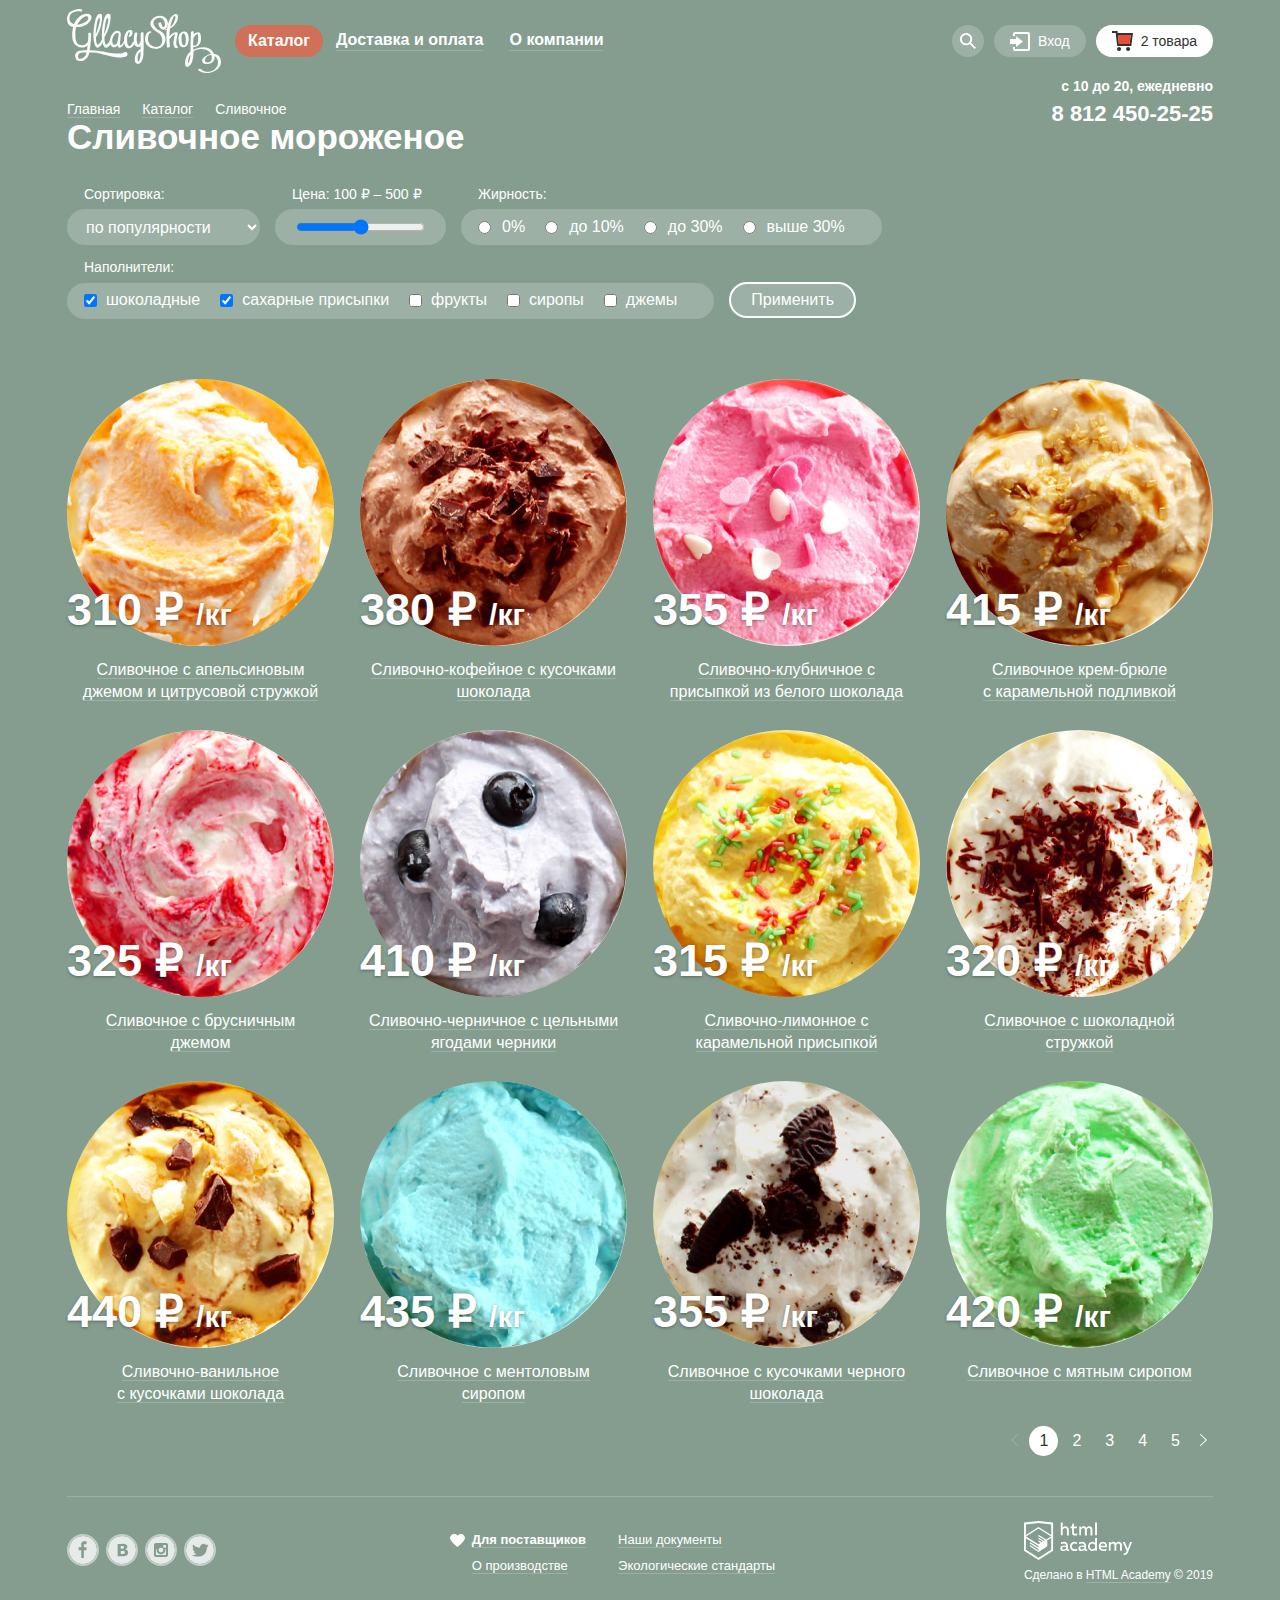
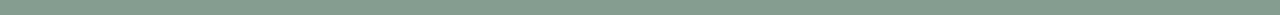
==== catalog.html @ 148464f3 "Исправил ошибки" ====
<!DOCTYPE html>
<html class="html" lang="ru">
  <head>
    <meta charset="UTF-8">
    <meta name="viewport" content="width=device-width, initial-scale=1.0">
    <link rel="icon" href="favicon.ico">
    <link rel="icon" href="img/favicon/icon.svg" type="image/svg+xml">
    <link rel="apple-touch-icon" href="img/favicon/apple.png">
    <link rel="manifest" href="manifest.webmanifest">
    <link rel="stylesheet" href="css/normalize.css">
    <link rel="stylesheet" href="css/style.css">
    <title>HTML Academy: Глейси</title>
  </head>
  <body class="page page--mantle">
      <header class="page-header">
        <div class="container">
          <div class="page-header__inner">
              <a class="header-logo" href="index.html">
                <svg class="header-logo__img" width="154" height="64" viewBox="0 0 154 64" fill="none" xmlns="http://www.w3.org/2000/svg" >
                  <title>Gllacy Shop</title>
                  <path d="M59.3411 43.1507C58.6031 43.0641 57.8564 43.196 57.1891 43.5308C57.1891 43.5308 54.1865 46.1093 39.3332 43.1404C28.4134 40.9523 22.7384 41.1783 22.7384 41.1783C22.7384 41.1783 24.57 28.3371 24.0695 24.7415C24.0466 24.4763 23.9242 24.2306 23.7281 24.0562C23.532 23.8818 23.2777 23.7923 23.0186 23.8067C21.9276 23.8067 21.267 24.2382 21.267 24.834C21.3606 27.2614 21.277 29.6926 21.0168 32.1072C20.5634 33.3829 19.7122 34.4692 18.5955 35.1974C17.4788 35.9256 16.1591 36.255 14.8413 36.1342C10.087 35.7952 9.08615 32.2819 8.66578 29.8883C8.2454 27.4947 8.00519 20.807 9.2563 18.0744C9.2563 18.0744 16.4227 18.3312 20.9267 14.3864C25.4308 10.4416 25.1505 7.03093 23.0186 5.57217C20.8867 4.11341 15.8922 4.37024 12.0588 7.96577C9.85781 9.93907 8.11968 12.3973 6.97426 15.1569C6.97426 15.1569 1.33923 13.9241 2.63038 7.88359C4.00161 1.57599 12.3991 2.31564 12.3991 2.31564C14.1507 2.66492 14.2307 2.82929 14.8113 2.23346C15.3918 1.63763 15.8122 0.0966821 13.0597 0.00422536C10.3072 -0.0882313 2.04986 1.30889 0.46845 6.93848C-1.22306 12.9276 1.89973 17.2114 6.09348 17.8792C6.09348 17.8792 3.80143 28.2549 6.63396 33.3914C7.41915 35.0146 8.65661 36.3617 10.1892 37.2616C11.7218 38.1615 13.4804 38.5736 15.2417 38.4457C16.8931 38.4457 19.8157 37.5005 20.6465 36.1342C20.6465 36.1342 20.2561 39.812 19.9258 41.1475C19.9258 41.1475 12.9796 41.055 10.8077 42.1748C7.11439 44.178 7.88508 48.8727 9.30635 50.5369C10.5074 51.9546 14.1207 52.7251 16.733 51.4615C18.2281 50.723 19.5196 49.6125 20.4898 48.2309C21.46 46.8494 22.0781 45.2407 22.288 43.5513C26.5142 43.3281 30.748 43.7998 34.8292 44.9485C41.0047 46.8387 49.6024 48.6056 52.1847 48.6056C54.767 48.6056 60.1918 47.8454 60.5221 45.6367C60.7023 44.178 60.1718 43.4178 59.3411 43.1507ZM15.8722 8.81843C15.8722 8.81843 19.1552 6.25019 20.7266 7.85277C21.0794 8.24335 21.2828 8.75163 21.2993 9.28397C21.3159 9.81632 21.1445 10.3369 20.8166 10.7497C20.156 11.6332 18.4145 14.4275 10.1471 15.8143C10.1471 15.8143 12.7494 11.1298 15.8722 8.81843ZM16.1425 48.7905C16.1425 48.7905 11.6084 51.328 11.138 47.8865C10.9562 47.1689 11.0201 46.409 11.3189 45.7339C11.6177 45.0588 12.1333 44.5096 12.7795 44.178C13.5702 43.7773 14.6511 43.274 19.3653 43.4486C19.3125 44.5462 18.9891 45.6121 18.4254 46.5464C17.8617 47.4807 17.0762 48.2528 16.1425 48.7905Z" fill="#FBFCFB"/>
                  <path d="M73.6439 24.382C73.6439 26.7037 73.6439 29.0151 73.6439 31.3368C73.6439 31.3368 73.6439 31.419 73.6439 31.46C73.5647 32.3848 73.2694 33.2764 72.7831 34.0591C72.4757 34.6276 72.0763 35.1382 71.602 35.5692C71.0716 36.0418 70.7212 34.9837 70.5211 34.5419C69.1298 31.5525 69.8004 27.546 70.3409 24.4128C70.5911 22.9129 67.6285 23.3033 67.3983 24.6388C66.8584 27.3095 66.6732 30.043 66.8478 32.7647C66.5854 32.7859 66.3304 32.8637 66.0993 32.9929C65.8682 33.1221 65.6662 33.2999 65.5066 33.5146C64.9961 34.6344 63.5048 38.3532 61.6731 36.8636C60.352 35.8363 60.2118 33.0215 60.0717 31.4498C59.9123 29.2711 60.1916 27.082 60.8925 25.0189C60.8324 25.1935 62.0335 22.1116 62.5639 23.2622C62.7074 23.8105 62.7269 24.3852 62.6211 24.9424C62.5153 25.4997 62.2869 26.0248 61.9534 26.4777C60.382 27.6899 62.8242 28.1932 63.775 27.4536C65.5766 26.0667 66.7777 21.5877 63.705 21.0535C60.2319 20.4577 58.2601 24.0532 57.5294 26.9091C57.1421 28.5492 56.9738 30.2357 57.029 31.9223C56.5486 32.7853 54.9271 35.559 53.9763 36.0315C52.8553 36.6273 52.8753 35.7952 52.9153 35.261C52.9554 34.7269 53.4558 29.9705 53.726 26.7653C53.9629 25.4929 53.7871 24.1758 53.2256 23.0157C52.7952 22.1219 49.222 20.1187 46.0792 23.8786C44.3087 25.8622 43.2252 28.3898 42.9965 31.0697C42.7863 31.5011 42.5561 31.9634 42.2858 32.4668C40.7845 35.2919 38.8928 36.4835 38.2222 34.5214C37.5477 32.4775 37.2921 30.3125 37.4715 28.1624C39.8038 24.4569 41.5156 20.377 42.536 16.0917C44.0374 9.2499 43.7571 5.84954 42.9464 5.27426C42.1357 4.69897 38.6926 3.2813 36.6208 11.6949C35.0837 17.6814 34.5456 23.8919 35.0293 30.0629C34.7091 30.7615 34.3087 31.6039 33.7982 32.5593C32.2969 35.3843 30.4152 36.576 29.7346 34.6138C29.0736 32.567 28.8317 30.4021 29.024 28.2549C31.3562 24.5494 33.068 20.4695 34.0885 16.1841C35.6399 9.2499 35.3296 5.84954 34.5189 5.27426C33.7082 4.69897 30.2651 3.2813 28.2032 11.6949C26.1414 20.1084 25.731 29.2822 27.7028 35.446C27.7028 35.446 28.7838 38.9182 30.8056 38.6614C32.4771 38.4457 34.4688 36.7609 35.6399 33.6174C35.7723 34.2352 35.936 34.8456 36.1303 35.446C36.1303 35.446 37.2113 38.9182 39.2331 38.6614C40.6043 38.4868 42.2358 37.3054 43.3768 35.148C44.0874 37.028 45.6188 38.5792 47.5906 38.2299C50.263 37.7368 50.8134 36.2472 50.8134 36.2472C50.8134 36.2472 50.7634 38.6922 52.4749 38.6922C53.9963 38.6922 55.2074 37.7779 56.4084 35.446C56.8188 34.6549 57.059 34.1927 57.1891 33.9256C57.5395 36.1342 58.4303 38.0964 60.1918 38.8874C63.1945 40.2229 65.8169 37.6855 67.3582 35.1789C67.5558 35.7829 67.878 36.3361 68.303 36.8006C68.7279 37.2651 69.2455 37.63 69.8204 37.8704C70.4759 38.0818 71.1752 38.1045 71.8424 37.936C72.5095 37.7676 73.1188 37.4144 73.6038 36.915V40.5311C73.0551 40.5011 72.5114 40.6523 72.0524 40.9625C70.5201 42.253 69.3316 43.9212 68.5982 45.8112C67.8648 47.7013 67.6103 49.7513 67.8587 51.7697C67.9009 52.3158 68.0743 52.8426 68.3632 53.3032C68.6521 53.7638 69.0476 54.1438 69.5145 54.4093C69.9813 54.6749 70.5049 54.8176 71.0386 54.8249C71.5722 54.8321 72.0994 54.7037 72.5729 54.451C75.6757 53.0641 76.1461 48.2872 76.4063 45.3696C77.0369 38.3532 76.5464 31.0491 76.5464 24.0121C76.5464 22.7178 73.6439 23.3239 73.6439 24.382ZM30.2751 12.8763C30.9657 10.1539 31.6063 9.06498 32.2769 9.06498C32.9475 9.06498 33.2077 9.79436 32.7373 12.1469C31.8645 16.659 30.491 21.0536 28.6436 25.2449C28.6436 25.2449 29.5845 15.6089 30.2751 12.8763ZM38.7026 12.8763C39.3932 10.1539 40.0338 9.06498 40.6544 9.06498C41.2749 9.06498 41.5952 9.79436 41.1248 12.1469C40.6544 14.4994 39.123 21.0022 37.0311 25.2449C37.0311 25.2449 38.032 15.6089 38.7026 12.8763ZM51.5741 25.6866C51.4941 26.2825 51.1137 30.0937 50.5732 32.1483C50.0327 34.2029 49.6624 34.9323 48.041 35.6411C46.4195 36.35 45.5988 34.1824 45.5988 34.1824C44.4478 30.895 45.9891 28.0186 47.2703 26.0462C48.5514 24.0738 49.8426 23.8991 50.5832 23.9916C50.7568 24.036 50.9201 24.1152 51.0638 24.2244C51.2076 24.3337 51.3289 24.4709 51.4209 24.6284C51.513 24.7858 51.5739 24.9603 51.6001 25.1418C51.6264 25.3234 51.6176 25.5086 51.5741 25.6866ZM73.5638 44.178C73.6242 46.9398 73.0839 49.6807 71.9824 52.2012C71.2817 52.345 70.9815 52.0779 70.7413 50.9273C70.5761 49.8209 70.5761 48.6951 70.7413 47.5886C71.0686 45.5562 72.0479 43.6942 73.5237 42.298C73.5738 42.9452 73.5738 43.5719 73.5638 44.178Z" fill="#FBFCFB"/>
                  <path d="M92.3806 21.4747C91.0788 20.8853 89.9035 20.0372 88.9227 18.9793C87.9418 17.9214 87.1746 16.6746 86.6655 15.3109C85.3843 11.3867 89.5881 8.4897 92.9411 8.66434C96.2941 8.83898 98.0857 12.3832 97.9456 15.5575C97.8855 16.6772 97.1949 19.2044 95.8437 17.8895C94.9501 16.8485 94.4032 15.5422 94.2823 14.1604C94.0821 12.9173 91.1795 13.657 91.3797 14.9617C91.9602 18.7216 95.9037 22.8616 99.2868 18.927C99.9789 18.0362 100.466 16.9962 100.711 15.8848C100.955 14.7735 100.952 13.6197 100.701 12.5099C100.45 11.4 99.9568 10.363 99.2595 9.47639C98.5622 8.5898 97.6784 7.87669 96.6744 7.39049C94.4096 6.48529 91.905 6.43566 89.6078 7.25044C87.3107 8.06522 85.3703 9.6914 84.1332 11.8387C81.4008 16.8211 86.8857 21.6905 90.7692 23.4677C97.0047 26.8886 97.2349 37.9012 88.9475 37.9731C87.245 37.933 85.5951 37.3594 84.2193 36.3293C82.8436 35.2991 81.8077 33.8617 81.2506 32.21C80.6801 30.4841 80.9704 24.4539 83.2524 23.9916C85.0641 23.632 84.5736 21.937 82.802 22.2555C79.0887 22.9951 77.7175 27.9159 78.0778 31.3573C78.6583 36.8431 83.6628 39.9147 88.7173 39.8736C90.9535 39.9395 93.1417 39.2 94.9022 37.7833C96.6628 36.3666 97.8847 34.3621 98.3559 32.1175C98.7278 29.9065 98.3339 27.6317 97.2424 25.6876C96.151 23.7436 94.4309 22.2531 92.3806 21.4747Z" fill="#FBFCFB"/>
                  <path d="M110.977 37.7985C108.125 36.1959 109.756 30.0218 110.187 27.6488C110.467 26.1181 111.738 23.7553 109.696 23.2314C107.304 22.6356 104.461 24.9675 102.41 27.1968C102.408 24.6249 102.592 22.0565 102.96 19.5126C106.125 17.8918 108.659 15.2147 110.146 11.9209C111.448 9.2499 112.088 3.70249 107.684 5.32562C103.681 6.76384 102.309 11.4894 101.058 15.2801C100.586 16.7464 100.221 18.247 99.9674 19.7694C99.5682 19.9414 99.1606 20.0923 98.7463 20.2214C97.0848 20.7556 97.305 21.6699 98.9865 21.1357L99.7972 20.8686C98.9965 26.6318 99.537 32.6723 100.047 38.3327C100.047 38.8874 103.05 38.3327 102.94 37.5314C102.72 35.0042 102.53 32.4771 102.45 29.9705C102.691 29.8979 102.909 29.7595 103.08 29.5698C104.001 28.3831 105.034 27.2924 106.163 26.3133C106.463 26.0359 106.773 25.7791 107.084 25.5325L107.544 25.1833C108.215 24.6388 108.345 24.6285 107.924 25.1833C107.768 26.1629 107.56 27.1333 107.304 28.0905C106.753 31.1724 105.172 37.2232 108.645 39.1648C109.396 39.5551 112.098 38.4046 110.977 37.7985ZM104.481 13.0303C104.792 12.1161 105.202 11.212 105.582 10.3286C106.053 9.21908 107.314 5.42835 108.225 7.24667C108.955 8.69516 107.804 11.0682 107.294 12.4551C106.49 14.6234 105.102 16.5119 103.29 17.8997C103.582 16.2514 103.98 14.6248 104.481 13.0303Z" fill="#FBFCFB"/>
                  <path d="M121.737 30.5971C121.737 27.2173 121.367 22.8821 117.433 22.5226C113.119 22.1219 111.428 26.755 111.368 30.217C111.361 30.3395 111.392 30.4611 111.454 30.5657C111.517 30.6702 111.609 30.7528 111.718 30.8026C111.718 34.0386 112.479 38.2607 116.232 38.1888C120.416 38.1272 121.737 34.3776 121.737 30.5971ZM116.732 36.2267C114.29 35.1994 114.51 30.8745 114.671 28.7891C114.685 28.6843 114.671 28.5773 114.628 28.4808C114.585 28.3843 114.517 28.3024 114.43 28.2446C114.731 26.19 115.511 23.1081 117.293 24.6388C118.714 25.8921 118.744 28.9021 118.814 30.6382C118.874 31.8504 118.724 36.9869 116.742 36.2267H116.732Z" fill="#FBFCFB"/>
                  <path d="M153.265 49.1398C152.144 46.1812 149.682 45.0306 146.969 44.9074C146.667 44.1563 146.287 43.4401 145.838 42.7706C141.925 36.8225 132.637 37.6341 126.341 40.716C126.341 39.7812 126.251 38.8463 126.211 37.9115C127.463 38.0153 128.721 37.7863 129.862 37.2465C131.003 36.7067 131.99 35.8743 132.727 34.8296C134.398 32.3743 134.158 28.0186 133.497 25.2654C132.877 22.6767 130.415 23.1389 128.563 24.0019C127.882 24.333 127.254 24.7696 126.701 25.2963C126.701 24.608 126.811 23.9094 126.861 23.2417C126.972 21.6596 124.019 22.0603 123.919 23.4574C123.458 29.8164 123.619 36.1548 123.478 42.5035C121.702 44.0013 120.291 45.9041 119.358 48.0604C118.425 50.2166 117.996 52.5667 118.104 54.9235C118.104 57.2555 120.035 59.0327 122.107 57.3685C125 55.0879 125.881 50.5575 126.281 47.0955C126.445 45.5504 126.498 43.995 126.441 42.4419C128.698 40.9228 131.334 40.105 134.033 40.0868C136.732 40.0685 139.378 40.8507 141.655 42.3391C142.632 43.0474 143.415 44.0028 143.927 45.1128C142.326 45.4066 140.771 45.9179 139.303 46.6332C137.591 47.4756 135.049 49.4686 135.169 51.6978C135.149 52.4032 135.366 53.0941 135.784 53.655C136.201 54.216 136.793 54.613 137.461 54.7797C137.552 54.8272 137.65 54.8584 137.751 54.8721C143.897 55.8994 148.471 52.1703 147.59 46.9209C150.593 48.5954 151.704 52.4785 150.643 55.8173C148.251 63.3165 139.042 64.991 133.678 59.9778C133.097 59.4436 130.485 60.5736 130.945 61.0051C138.692 68.2681 157.989 61.5496 153.265 49.1398ZM123.298 47.3215C123.213 49.1354 122.827 50.9211 122.157 52.6018C121.907 53.1668 121.637 53.7113 121.346 54.2455C121.346 54.2455 121.086 54.3071 121.036 53.5058C121.032 50.6277 121.846 47.8109 123.378 45.4005C123.358 46.0374 123.338 46.6846 123.298 47.3215ZM126.431 28.974C126.489 28.9234 126.539 28.8646 126.581 28.7994C127.119 27.8692 127.757 27.0042 128.483 26.2208C129.007 25.6096 129.617 25.0831 130.294 24.6593C130.615 24.8237 130.945 25.6866 131.065 26.8475C131.375 29.7034 131.506 37.2232 127.122 36.5143C126.78 36.4987 126.438 36.5583 126.121 36.689C126.111 34.0797 126.251 31.532 126.431 28.974ZM139.523 53.362H139.463C137.781 52.9511 137.961 51.3074 138.182 50.1979C138.672 47.5989 141.755 46.2018 144.297 46.0888C145.588 49.787 144.597 54.2147 139.523 53.362Z" fill="#FBFCFB"/>
                  </svg>
              </a>
            <nav>
              <ul class="menu">
                <li class="menu__item menu__item--active">
                  <a href="catalog.html" class="base-link menu__link">Каталог</a>
                </li>
                <li class="menu__item">
                  <a href="#" class="base-link menu__link">Доставка и оплата</a>
                </li>
                <li class="menu__item">
                  <a href="#" class="base-link menu__link">О компании</a>
                </li>
              </ul>
            </nav>

            <div class="user-nav">
              <button class="btn user-nav__btn user-nav__btn--search">
                <svg width="16" height="16" viewBox="0 0 16 16" fill="none" xmlns="http://www.w3.org/2000/svg">
                  <path d="M16 14.6652L11.0785 9.73294C11.9827 8.48188 12.3826 6.93501 12.1984 5.40134C12.0141 3.86767 11.2594 2.4601 10.0848 1.45982C8.91022 0.45954 7.40233 -0.0598191 5.86234 0.00548954C4.32234 0.0707982 2.86363 0.715967 1.77757 1.81212C0.691516 2.90827 0.0580813 4.3747 0.0038002 5.91849C-0.050481 7.46228 0.478388 8.96976 1.48476 10.1398C2.49113 11.3098 3.90092 12.0563 5.43251 12.2301C6.96409 12.4039 8.50472 11.9922 9.74663 11.0772L14.6586 16L16 14.6652ZM6.08152 10.3767C5.24079 10.3767 4.41895 10.1268 3.71991 9.65874C3.02087 9.19063 2.47604 8.5253 2.15431 7.74687C1.83258 6.96844 1.7484 6.11188 1.91241 5.28551C2.07643 4.45913 2.48128 3.70006 3.07576 3.10427C3.67024 2.50849 4.42766 2.10276 5.25223 1.93838C6.0768 1.77401 6.93149 1.85837 7.70822 2.1808C8.48495 2.50324 9.14883 3.04927 9.61591 3.74983C10.083 4.4504 10.3323 5.27404 10.3323 6.11661C10.3298 7.24568 9.88115 8.3278 9.08451 9.12618C8.28788 9.92456 7.20813 10.3742 6.08152 10.3767Z" fill="white"/>
                  </svg>
                  <span class="visually-hidden">Поиск</span>
              </button>
              <button class="btn user-nav__btn user-nav__btn--login">
                <svg width="20" height="19" viewBox="0 0 20 19" fill="none" xmlns="http://www.w3.org/2000/svg">
                  <path d="M6.04 14.88L12.96 9.5L6.04 4.13V7.04H0V11.96H6.04V14.88Z" fill="white"/>
                  <path d="M18 0H5C4.46957 0 3.96086 0.210714 3.58579 0.585786C3.21071 0.960859 3 1.46957 3 2V4H5V2H18V17H5V15H3V17C3 17.5304 3.21071 18.0391 3.58579 18.4142C3.96086 18.7893 4.46957 19 5 19H18C18.5304 19 19.0391 18.7893 19.4142 18.4142C19.7893 18.0391 20 17.5304 20 17V2C20 1.46957 19.7893 0.960859 19.4142 0.585786C19.0391 0.210714 18.5304 0 18 0Z" fill="white"/>
                  </svg>
                Вход
              </button>
              <button class="btn user-nav__btn user-nav__btn--active user-nav__btn--cart">
                <svg width="21" height="20" viewBox="0 0 21 20" fill="none" xmlns="http://www.w3.org/2000/svg">
                  <path d="M7.03359 20C8.14664 20 9.04894 19.1046 9.04894 18C9.04894 16.8954 8.14664 16 7.03359 16C5.92054 16 5.01823 16.8954 5.01823 18C5.01823 19.1046 5.92054 20 7.03359 20Z" fill="white"/>
                  <path d="M16.1027 20C17.2157 20 18.118 19.1046 18.118 18C18.118 16.8954 17.2157 16 16.1027 16C14.9896 16 14.0873 16.8954 14.0873 18C14.0873 19.1046 14.9896 20 16.1027 20Z" fill="white"/>
                  <path d="M5.70345 2L5.46161 0H0V2H3.66795L5.17946 15H19.2869L21 2H5.70345ZM17.5034 13H6.97313L5.96545 4H18.6924L17.5034 13Z" fill="white"/>
                  <path class="cart-red" d="M5.93506 4.02997L6.97297 13H17.5032L18.6923 4.02997H5.93506Z" fill="none"/>
                  </svg>
                2 товара
              </button>
            </div>

            <div class="page-header__info">
              <p class="page-header__days">с 10 до 20, ежедневно</p>
              <p class="page-header__phone"><a href="tel:+78124502525">8 812 450-25-25</a></p>
            </div>
          </div>
        </div>
      </header>

      <main>
        <div class="container">
          <div class="breadcrumbs">
            <ul class="breadcrumbs__list">
              <li class="breadcrumbs__item">
                <a href="index.html" class="base-link breadcrumbs__link">Главная</a>
              </li>
              <li class="breadcrumbs__item">
                <a href="catalog.html" class="base-link breadcrumbs__link">Каталог</a>
              </li>
              <li class="breadcrumbs__item">
                <a class="base-link breadcrumbs__link">Сливочное</a>
              </li>
            </ul>
          </div>
          <h1 class="main-title">Сливочное мороженое</h1>
          <section class="filter">
            <h2 class="visually-hidden">Фильтр товаров</h2>
            <form action="https://echo.htmlacademy.ru" method="GET" class="filter__form">
              <fieldset class="filter__group">
                <legend class="filter__label">Сортировка:</legend>
                  <select name="sorting" id="filter-sorting" class="custom-select">
                    <option value="by-popularity">по популярности</option>
                    <option value="inexpensive-first">сначала недорогие</option>
                    <option value="expensive-first">сначала дорогие</option>
                    <option value="by-fat-content">по жирности</option>
                  </select>
              </fieldset>

            <fieldset class="filter__group">
              <legend class="filter__label filter__label--price">Цена: 100 ₽ – 500 ₽</legend>
              <div class="filter__price">
                <input type="range" min="0" max="500" step="10" id="filter-price" class="custom-range">
                <label class="filter__range"></label>
              </div>
            </fieldset>

            <fieldset class="filter__group">
              <legend class="filter__label">Жирность:</legend>
                <ul class="filter-list">
                  <li class="filter-list__item">
                    <input type="radio" name="fat-content" value="0" id="filter-0" class="custom-radio">
                    <label for="filter-0">0%</label>
                  </li>
                  <li class="filter-list__item">
                    <input type="radio" name="fat-content" value="to-10" id="filter-to-10" class="custom-radio">
                    <label for="filter-to-10">до 10%</label>
                  </li>
                  <li class="filter-list__item">
                    <input type="radio" name="fat-content" value="to-30" id="filter-to-30" class="custom-radio">
                    <label for="filter-to-30">до 30%</label>
                  </li>
                  <li class="filter-list__item">
                    <input type="radio" name="fat-content" value="from-30" id="filter-from-30" class="custom-radio">
                    <label for="filter-from-30">выше 30%</label>
                  </li>
                </ul>
            </fieldset>

            <fieldset class="filter__group">
              <legend class="filter__label">Наполнители:</legend>
                <ul class="filter-list">
                  <li class="filter-list__item">
                    <input type="checkbox" name="chocolate" id="filter-chocolate" class="custom-checkbox" checked>
                    <label for="filter-chocolate">шоколадные</label>
                  </li>
                  <li class="filter-list__item">
                    <input type="checkbox" name="powder-sugar" id="filter-powder-sugar" class="custom-checkbox" checked>
                    <label for="filter-powder-sugar">сахарные присыпки</label>
                  </li>
                  <li class="filter-list__item">
                    <input type="checkbox" name="fruits" id="filter-fruits" class="custom-checkbox">
                    <label for="filter-fruits">фрукты</label>
                  </li>
                  <li class="filter-list__item">
                    <input type="checkbox" name="syrups" id="filter-syrups" class="custom-checkbox">
                    <label for="filter-syrups">сиропы</label>
                  </li>
                  <li class="filter-list__item">
                    <input type="checkbox" name="jams" id="filter-jams" class="custom-checkbox">
                    <label for="filter-jams">джемы</label>
                  </li>
                </ul>
            </fieldset>
            <button class="btn filter__btn" type="submit">Применить</button>
          </form>
        </section>

        <section class="products">
          <h2 class="visually-hidden">Каталог товаров</h2>
          <ul class="products__list">
            <li class="products__item">
              <img class="products__img" src="img/products/product1.jpg" alt="Сливочное с апельсиновым джемом и цитрусовой стружкой" width="267" height="267">
              <p class="products__price">310 ₽ <span>/кг</span></p>
              <a class="products__link" href="#"><span class="base-link">Сливочное с апельсиновым <br>
                джемом и цитрусовой стружкой</span></a>
              <button class="btn products__btn">Быстрый просмотр</button>
            </li>
            <li class="products__item">
              <img class="products__img" src="img/products/product2.jpg" alt="Сливочно-кофейное с кусочками шоколада" width="267" height="267">
              <p class="products__price">380 ₽ <span>/кг</span></p>
              <a class="products__link" href="#"><span class="base-link">Сливочно-кофейное с кусочками <br>
                шоколада</span></a>
              <button class="btn products__btn">Быстрый просмотр</button>
            </li>
            <li class="products__item">
              <img class="products__img" src="img/products/product3.jpg" alt="Сливочно-клубничное с присыпкой из белого шоколада" width="267" height="267">
              <p class="products__price">355 ₽ <span>/кг</span></p>
              <a class="products__link" href="#"><span class="base-link">Сливочно-клубничное с <br>
                присыпкой из белого шоколада</span></a>
              <button class="btn products__btn">Быстрый просмотр</button>
            </li>
            <li class="products__item">
              <img class="products__img" src="img/products/product4.jpg" alt="Сливочное крем-брюле с карамельной подливкой" width="267" height="267">
              <p class="products__price">415 ₽ <span>/кг</span></p>
              <a class="products__link" href="#"><span class="base-link">Сливочное крем-брюле <br>
                с карамельной подливкой</span></a>
              <button class="btn products__btn">Быстрый просмотр</button>
            </li>
            <li class="products__item">
              <img class="products__img" src="img/products/product5.jpg" alt="Сливочное с брусничным джемом" width="267" height="267">
              <p class="products__price">325 ₽ <span>/кг</span></p>
              <a class="products__link" href="#"><span class="base-link">Сливочное с брусничным <br>
                джемом</span></a>
              <button class="btn products__btn">Быстрый просмотр</button>
            </li>
            <li class="products__item">
              <img class="products__img" src="img/products/product6.jpg" alt="Сливочно-черничное с цельными ягодами черники " width="267" height="267">
              <p class="products__price">410 ₽ <span>/кг</span></p>
              <a class="products__link" href="#"><span class="base-link">Сливочно-черничное с цельными <br>
                ягодами черники</span></a>
              <button class="btn products__btn">Быстрый просмотр</button>
            </li>
            <li class="products__item">
              <img class="products__img" src="img/products/product7.jpg" alt="Сливочно-лимонное с карамельной присыпкой" width="267" height="267">
              <p class="products__price">315 ₽ <span>/кг</span></p>
              <a class="products__link" href="#"><span class="base-link">Сливочно-лимонное с <br>
                карамельной присыпкой</span></a>
              <button class="btn products__btn">Быстрый просмотр</button>
            </li>
            <li class="products__item">
              <img class="products__img" src="img/products/product8.jpg" alt="Сливочное с шоколадной стружкой" width="267" height="267">
              <p class="products__price">320 ₽ <span>/кг</span></p>
              <a class="products__link" href="#"><span class="base-link">Сливочное с шоколадной <br>
                стружкой</span></a>
              <button class="btn products__btn">Быстрый просмотр</button>
            </li>
            <li class="products__item">
              <img class="products__img" src="img/products/product9.jpg" alt="Сливочно-ванильное с кусочками шоколада" width="267" height="267">
              <p class="products__price">440 ₽ <span>/кг</span></p>
              <a class="products__link" href="#"><span class="base-link">Сливочно-ванильное <br>
                с кусочками шоколада</span></a>
              <button class="btn products__btn">Быстрый просмотр</button>
            </li>
            <li class="products__item">
              <img class="products__img" src="img/products/product10.jpg" alt="Сливочноe с ментоловым сиропом" width="267" height="267">
              <p class="products__price">435 ₽ <span>/кг</span></p>
              <a class="products__link" href="#"><span class="base-link">Сливочноe с ментоловым <br>
                сиропом</span></a>
              <button class="btn products__btn">Быстрый просмотр</button>
            </li>
            <li class="products__item">
              <img class="products__img" src="img/products/product11.jpg" alt="Сливочное с кусочками черного шоколада" width="267" height="267">
              <p class="products__price">355 ₽ <span>/кг</span></p>
              <a class="products__link" href="#"><span class="base-link">Сливочное с кусочками черного <br>
                шоколада</span></a>
              <button class="btn products__btn">Быстрый просмотр</button>
            </li>
            <li class="products__item">
              <img class="products__img" src="img/products/product12.jpg" alt="Сливочное с мятным сиропом" width="267" height="267">
              <p class="products__price">420 ₽ <span>/кг</span></p>
              <a class="products__link" href="#"><span class="base-link">Сливочное с мятным сиропом</span></a>
              <button class="btn products__btn">Быстрый просмотр</button>
            </li>
          </ul>

          <div class="pagination">
            <button class="btn pagination__btn pagination__btn--prev" disabled>
              <svg width="7" height="12" viewBox="0 0 7 12" fill="white" xmlns="http://www.w3.org/2000/svg">
                <path d="M0.158889 6.34088L6.06761 11.8509C6.1703 11.9461 6.30937 11.9996 6.45436 11.9996C6.59934 11.9996 6.73841 11.9461 6.84111 11.8509C6.89146 11.8044 6.93142 11.7491 6.95869 11.6882C6.98596 11.6272 7 11.5619 7 11.4959C7 11.4299 6.98596 11.3645 6.95869 11.3036C6.93142 11.2427 6.89146 11.1874 6.84111 11.1409L1.3084 6.00088L6.84111 0.830881C6.89146 0.7844 6.93142 0.729098 6.95869 0.668169C6.98596 0.60724 7 0.541887 7 0.475882C7 0.409876 6.98596 0.344522 6.95869 0.283593C6.93142 0.222664 6.89146 0.167362 6.84111 0.120881C6.73357 0.0360642 6.59506 -0.0069141 6.45436 0.000881243C6.38391 8.20699e-05 6.31406 0.0130149 6.2493 0.038848C6.18454 0.0646811 6.12631 0.102843 6.07835 0.150881L0.158889 5.63088C0.108542 5.67736 0.068581 5.73266 0.0413102 5.79359C0.0140395 5.85452 -5.31509e-07 5.91988 -5.25739e-07 5.98588C-5.19968e-07 6.05189 0.0140395 6.11724 0.0413103 6.17817C0.0685811 6.2391 0.108542 6.2944 0.158889 6.34088Z" fill="white"/>
                </svg>
            </button>
            <ul class="pagination__list">
              <li class="pagination__item pagination__item--current">
                <a class="pagination__link">1</a>
              </li>
              <li class="pagination__item">
                <a class="pagination__link" href="#">2</a>
              </li>
              <li class="pagination__item">
                <a class="pagination__link" href="#">3</a>
              </li>
              <li class="pagination__item">
                <a class="pagination__link" href="#">4</a>
              </li>
              <li class="pagination__item">
                <a class="pagination__link" href="#">5</a>
              </li>
            </ul>

            <button class="btn pagination__btn pagination__btn--next">
              <svg width="7" height="12" viewBox="0 0 7 12" fill="white" xmlns="http://www.w3.org/2000/svg">
                <path d="M6.84111 5.65875L0.932395 0.148752C0.829699 0.05349 0.690626 0 0.545642 0C0.400659 0 0.261586 0.05349 0.15889 0.148752C0.108543 0.195234 0.0685817 0.250534 0.041311 0.311464C0.0140403 0.372393 0 0.437746 0 0.503752C0 0.569758 0.0140403 0.635111 0.041311 0.69604C0.0685817 0.75697 0.108543 0.812271 0.15889 0.858752L5.6916 5.99875L0.15889 11.1688C0.108543 11.2152 0.0685817 11.2705 0.041311 11.3315C0.0140403 11.3924 0 11.4577 0 11.5238C0 11.5898 0.0140403 11.6551 0.041311 11.716C0.0685817 11.777 0.108543 11.8323 0.15889 11.8788C0.266426 11.9636 0.404942 12.0065 0.545642 11.9988C0.616091 11.9996 0.68594 11.9866 0.750698 11.9608C0.815455 11.935 0.873688 11.8968 0.921651 11.8488L6.84111 6.36875C6.89146 6.32227 6.93142 6.26697 6.95869 6.20604C6.98596 6.14511 7 6.07976 7 6.01375C7 5.94775 6.98596 5.88239 6.95869 5.82146C6.93142 5.76053 6.89146 5.70523 6.84111 5.65875Z" fill="white"/>
                </svg>
            </button>
          </div>
        </section>
        </div>
      </main>

      <footer class="page-footer">
        <div class="container page-footer__container">
          <section class="social">
            <h2 class="visually-hidden">Социальные сети</h2>
            <ul class="social__list">
              <li class="social__item">
                <a class="social__link" href="#">
                  <svg width="32" height="32" viewBox="0 0 32 32" fill="none" xmlns="http://www.w3.org/2000/svg">
                    <title>Facebook</title>
                    <path d="M16 0C12.8355 0 9.74207 0.938384 7.11088 2.69649C4.4797 4.45459 2.42894 6.95345 1.21793 9.87706C0.0069325 12.8007 -0.309921 16.0177 0.307443 19.1214C0.924806 22.2251 2.44866 25.0761 4.6863 27.3137C6.92394 29.5513 9.77487 31.0752 12.8786 31.6926C15.9823 32.3099 19.1993 31.9931 22.1229 30.7821C25.0466 29.5711 27.5454 27.5203 29.3035 24.8891C31.0616 22.2579 32 19.1645 32 16C32 11.7565 30.3143 7.68687 27.3137 4.68629C24.3131 1.68571 20.2435 0 16 0ZM20.06 9.45H17V12.9H20V16.34H17V25H14V16.34H11V12.9H14V9.45C13.9449 8.59575 14.2291 7.75426 14.7908 7.1083C15.3525 6.46234 16.1464 6.06407 17 6H20V9.45H20.06Z" fill="white" fill-opacity="0.8"/>
                    </svg>
                </a>
              </li>
              <li class="social__item">
                <a class="social__link" href="#">
                  <svg width="32" height="32" viewBox="0 0 32 32" fill="none" xmlns="http://www.w3.org/2000/svg">
                    <title>VK</title>
                    <path d="M16.64 14.49C16.9652 14.4904 17.2875 14.4293 17.59 14.31C17.8645 14.2077 18.0922 14.0085 18.23 13.75C18.3343 13.4964 18.3854 13.2241 18.38 12.95C18.376 12.7057 18.3143 12.4659 18.2 12.25C18.0714 12.0066 17.8523 11.8235 17.59 11.74C17.2687 11.627 16.9306 11.5695 16.59 11.57H14.59V14.57H15.16C15.75 14.52 16.24 14.51 16.64 14.49Z" fill="white" fill-opacity="0.8"/>
                    <path d="M18.12 17.08C17.751 17.0101 17.3752 16.9832 17 17H14.61V20.5H17.06C17.4757 20.4953 17.8865 20.4104 18.27 20.25C18.591 20.1392 18.8632 19.9199 19.04 19.63C19.1865 19.3527 19.2621 19.0436 19.26 18.73C19.2753 18.3782 19.1848 18.0298 19 17.73C18.7922 17.4167 18.4806 17.1865 18.12 17.08Z" fill="white" fill-opacity="0.8"/>
                    <path d="M16 0C12.8355 0 9.74207 0.938384 7.11088 2.69649C4.4797 4.45459 2.42894 6.95345 1.21793 9.87706C0.0069325 12.8007 -0.309921 16.0177 0.307443 19.1214C0.924806 22.2251 2.44866 25.0761 4.6863 27.3137C6.92394 29.5513 9.77487 31.0752 12.8786 31.6926C15.9823 32.3099 19.1993 31.9931 22.1229 30.7821C25.0466 29.5711 27.5454 27.5203 29.3035 24.8891C31.0616 22.2579 32 19.1645 32 16C32 11.7565 30.3143 7.68687 27.3137 4.68629C24.3131 1.68571 20.2435 0 16 0ZM22.6 20.53C22.3376 21.056 21.9537 21.5119 21.48 21.86C20.9342 22.2714 20.3122 22.5705 19.65 22.74C18.8286 22.9383 17.9848 23.029 17.14 23.01H11V9H16.45C17.2781 8.9868 18.1063 9.02354 18.93 9.11C19.473 9.19401 19.9994 9.36273 20.49 9.61C20.9868 9.84615 21.4013 10.2258 21.68 10.7C21.9455 11.1728 22.0801 11.7079 22.07 12.25C22.0819 12.8916 21.8931 13.5209 21.53 14.05C21.1452 14.588 20.6142 15.0045 20 15.25V15.32C20.8272 15.4588 21.5898 15.8541 22.18 16.45C22.7295 17.0712 23.0163 17.8815 22.98 18.71C23.0043 19.3386 22.8738 19.9636 22.6 20.53Z" fill="white" fill-opacity="0.8"/>
                    </svg>
                </a>
              </li>
              <li class="social__item">
                <a class="social__link" href="#">
                  <svg width="32" height="32" viewBox="0 0 32 32" fill="none" xmlns="http://www.w3.org/2000/svg">
                    <title>Instagram</title>
                    <g fill-opacity="0.8">
                    <path d="M20.92 16C20.92 17.3155 20.3974 18.5771 19.4673 19.5072C18.5371 20.4374 17.2755 20.96 15.96 20.96C14.6445 20.96 13.3829 20.4374 12.4528 19.5072C11.5226 18.5771 11 17.3155 11 16C11.001 15.6158 11.048 15.233 11.14 14.86H10.24V21.7H21.64V14.86H20.74C20.8406 15.2325 20.901 15.6147 20.92 16Z" fill="white"/>
                    <path d="M16 18.66C16.5252 18.656 17.0375 18.4967 17.4723 18.202C17.9071 17.9073 18.245 17.4905 18.4432 17.0042C18.6415 16.5178 18.6913 15.9836 18.5864 15.4689C18.4816 14.9542 18.2266 14.4821 17.8539 14.1121C17.4811 13.7421 17.0071 13.4908 16.4916 13.3897C15.9762 13.2887 15.4424 13.3425 14.9575 13.5445C14.4726 13.7464 14.0584 14.0873 13.7669 14.5243C13.4755 14.9613 13.32 15.4748 13.32 16C13.3213 16.3506 13.3917 16.6976 13.5271 17.021C13.6625 17.3444 13.8602 17.638 14.1091 17.8851C14.358 18.1321 14.653 18.3276 14.9775 18.4606C15.3019 18.5936 15.6494 18.6613 16 18.66Z" fill="white"/>
                    <path d="M21.68 10.3H18.64V13.34H21.68V10.3Z" fill="white"/>
                    <path d="M16 0C12.8355 0 9.74207 0.938384 7.11088 2.69649C4.4797 4.45459 2.42894 6.95345 1.21793 9.87706C0.0069325 12.8007 -0.309921 16.0177 0.307443 19.1214C0.924806 22.2251 2.44866 25.0761 4.6863 27.3137C6.92394 29.5513 9.77487 31.0752 12.8786 31.6926C15.9823 32.3099 19.1993 31.9931 22.1229 30.7821C25.0466 29.5711 27.5454 27.5203 29.3035 24.8891C31.0616 22.2579 32 19.1645 32 16C32 11.7565 30.3143 7.68687 27.3137 4.68629C24.3131 1.68571 20.2435 0 16 0ZM24 21.7C24.0027 22.0045 23.9444 22.3064 23.8285 22.588C23.7127 22.8696 23.5416 23.1251 23.3253 23.3395C23.1091 23.5539 22.8521 23.7228 22.5695 23.8362C22.2869 23.9497 21.9845 24.0054 21.68 24H10.28C9.97928 23.9987 9.68175 23.9382 9.40442 23.8219C9.12709 23.7056 8.87537 23.5358 8.66366 23.3222C8.45194 23.1086 8.28436 22.8554 8.17049 22.5771C8.05662 22.2988 7.99869 22.0007 8.00001 21.7V10.3C7.99869 9.99927 8.05662 9.70123 8.17049 9.42289C8.28436 9.14455 8.45194 8.89137 8.66366 8.67779C8.87537 8.46422 9.12709 8.29443 9.40442 8.17814C9.68175 8.06184 9.97928 8.00131 10.28 8H21.67C21.9749 7.99467 22.2778 8.0503 22.561 8.16362C22.8441 8.27694 23.1017 8.44568 23.3188 8.65992C23.5358 8.87416 23.7079 9.12959 23.8249 9.41123C23.9418 9.69287 24.0014 9.99504 24 10.3V21.7Z" fill="white"/>
                    </g>
                    </svg>
                </a>
              </li>
              <li class="social__item">
                <a class="social__link" href="#">
                  <svg width="32" height="32" viewBox="0 0 32 32" fill="none" xmlns="http://www.w3.org/2000/svg">
                    <title>Twitter</title>
                    <path d="M16 0C12.8355 0 9.74207 0.938384 7.11088 2.69649C4.4797 4.45459 2.42894 6.95345 1.21793 9.87706C0.0069325 12.8007 -0.309921 16.0177 0.307443 19.1214C0.924806 22.2251 2.44866 25.0761 4.6863 27.3137C6.92394 29.5513 9.77487 31.0752 12.8786 31.6926C15.9823 32.3099 19.1993 31.9931 22.1229 30.7821C25.0466 29.5711 27.5454 27.5203 29.3035 24.8891C31.0616 22.2579 32 19.1645 32 16C32 11.7565 30.3143 7.68687 27.3137 4.68629C24.3131 1.68571 20.2435 0 16 0ZM23.94 12.81C23.69 19.33 20.48 23.64 12.94 23.51H12.46C12.01 23.51 7.91001 23.07 7.11001 21.69C8.8989 21.9555 10.7228 21.5494 12.23 20.55C11.18 20.26 9.31001 20.09 8.98001 17.7C9.39279 17.8642 9.84415 17.9058 10.28 17.82C9.00001 17 7.53001 16.3 7.61001 14.17C8.02796 14.4893 8.54454 14.652 9.07001 14.63C8.30001 14.4 6.92001 11.39 8.07001 9.85C10.07 11.64 12.14 13.33 15.87 13.49C16.1 11.28 17.11 9.79 19.04 9.17C19.7375 8.93332 20.4908 8.91568 21.1986 9.11946C21.9065 9.32323 22.5351 9.73867 23 10.31C23.74 10.08 24.45 9.84 25.19 9.62C25.1758 9.95711 25.0846 10.2865 24.9234 10.5829C24.7622 10.8793 24.5353 11.1349 24.26 11.33C24.5167 11.3601 24.7768 11.3336 25.0221 11.2524C25.2674 11.1712 25.492 11.0372 25.68 10.86C25.5628 11.2985 25.3443 11.7034 25.0421 12.0421C24.7399 12.3808 24.3624 12.6438 23.94 12.81Z" fill="white" fill-opacity="0.8"/>
                    </svg>
                </a>
              </li>
            </ul>
          </section>

          <section class="helpful">
            <h2 class="visually-hidden">Полезные ссылки</h2>
            <ul class="helpful__list">
              <li class="helpful__item helpful__item--heart">
                <a class="base-link helpful__link" href="#"><b>Для поставщиков</b></a>
              </li>
              <li class="helpful__item">
                <a class="base-link helpful__link" href="#">Наши документы</a>
              </li>
              <li class="helpful__item">
                <a class="base-link helpful__link" href="#">О производстве</a
                ></li>
              <li class="helpful__item">
                <a class="base-link helpful__link" href="#">Экологические стандарты</a>
              </li>
            </ul>
          </section>

          <div class="copyright">
            <a class="copyright__logo" href="https://htmlacademy.ru/intensive/htmlcss">
              <svg width="108" height="39" viewBox="0 0 108 39" fill="none" xmlns="http://www.w3.org/2000/svg">
                  <title>HTML Academy</title>
                  <path d="M44.582 28.426C44.7698 28.4144 44.9553 28.3771 45.134 28.3151V29.7263C44.7564 29.8745 44.3566 29.9496 43.9538 29.948C43.6117 29.9839 43.2676 29.9061 42.9692 29.7255C42.6707 29.5448 42.4327 29.2703 42.2882 28.94C41.3994 29.6974 40.2878 30.1005 39.1473 30.0791C37.6339 30.0791 36.2348 29.2021 36.2348 27.3776C36.2348 25.1197 38.2145 24.4241 39.9468 24.4241C40.6765 24.4355 41.4034 24.5233 42.1169 24.6862V24.3737C42.1169 23.275 41.3554 22.4988 39.9277 22.4988C38.894 22.5023 37.8726 22.7358 36.9296 23.1843V21.3699C37.9559 20.9951 39.0325 20.7977 40.1181 20.7852C42.4785 20.7852 43.9253 21.9747 43.9253 24.6459V27.8111C43.912 27.962 43.9555 28.1123 44.0465 28.2294C44.1374 28.3465 44.2683 28.4207 44.4107 28.436C44.4679 28.4427 44.5258 28.4393 44.582 28.426ZM38.1479 27.2163C38.177 27.5946 38.3467 27.9451 38.6198 28.1908C38.8929 28.4366 39.247 28.5574 39.6041 28.5268H39.7088C40.6057 28.5405 41.4713 28.1782 42.1169 27.5187V25.9966C41.522 25.8626 40.9165 25.7883 40.3084 25.7749C39.2615 25.7749 38.1479 26.1277 38.1479 27.2365V27.2163Z" fill="white"/>
                  <path d="M50.5022 20.7651C51.4002 20.7443 52.2873 20.9774 53.072 21.4404V23.2448C52.3925 22.7578 51.5891 22.5011 50.7687 22.5089C50.0431 22.4476 49.3241 22.6933 48.7693 23.1922C48.2145 23.6912 47.869 24.4027 47.8085 25.1709C47.7481 25.9391 47.9776 26.7014 48.4468 27.2907C48.916 27.88 49.5867 28.2484 50.3118 28.3151C50.4639 28.3252 50.6165 28.3252 50.7687 28.3151C51.6191 28.315 52.4551 28.0823 53.1957 27.6397V29.4541C52.3309 29.8749 51.387 30.0817 50.4355 30.0589C49.8841 30.1 49.3303 30.0253 48.8062 29.8391C48.282 29.6529 47.7978 29.3589 47.3812 28.974C46.9647 28.589 46.624 28.1207 46.3789 27.5959C46.1337 27.0711 45.9888 26.5002 45.9526 25.916C45.9526 25.7749 45.9526 25.6237 45.9526 25.4826C45.9335 24.882 46.0266 24.2834 46.2264 23.721C46.4263 23.1586 46.729 22.6435 47.1171 22.2052C47.5053 21.767 47.9713 21.4142 48.4885 21.167C49.0057 20.9199 49.5638 20.7833 50.131 20.7651C50.2545 20.7555 50.3786 20.7555 50.5022 20.7651Z" fill="white"/>
                  <path d="M62.6661 28.426C62.8538 28.4144 63.0394 28.3771 63.2181 28.3151V29.7263C62.8404 29.8745 62.4407 29.9496 62.0379 29.948C61.6958 29.9839 61.3517 29.9061 61.0532 29.7255C60.7548 29.5448 60.5168 29.2703 60.3723 28.94C59.4834 29.6974 58.3719 30.1005 57.2313 30.0791C55.718 30.0791 54.3189 29.2021 54.3189 27.3776C54.3189 25.1197 56.2986 24.4241 58.0308 24.4241C58.7606 24.4355 59.4875 24.5233 60.2009 24.6862V24.3737C60.2009 23.275 59.4395 22.4988 58.0118 22.4988C56.9781 22.5023 55.9567 22.7358 55.0137 23.1843V21.3699C56.04 20.9951 57.1166 20.7977 58.2022 20.7852C60.5626 20.7852 62.0093 21.9747 62.0093 24.6459V27.8111C61.9961 27.962 62.0396 28.1123 62.1305 28.2294C62.2215 28.3465 62.3524 28.4207 62.4948 28.436C62.552 28.4427 62.6099 28.4393 62.6661 28.426ZM56.232 27.2163C56.2611 27.5946 56.4308 27.9451 56.7039 28.1908C56.977 28.4366 57.331 28.5574 57.6882 28.5268H57.7929C58.6897 28.5405 59.5553 28.1782 60.2009 27.5187V25.9966C59.6061 25.8626 59.0006 25.7883 58.3925 25.7749C57.336 25.7749 56.232 26.1277 56.232 27.2365V27.2163Z" fill="white"/>
                  <path d="M72.974 16.9648V29.8271H71.2989V28.426C70.9277 28.9464 70.445 29.3659 69.8906 29.6498C69.3362 29.9338 68.726 30.074 68.1103 30.0589C66.9966 29.9812 65.9524 29.4578 65.1895 28.5949C64.4267 27.732 64.0022 26.5941 64.0022 25.412C64.0022 24.2299 64.4267 23.092 65.1895 22.2291C65.9524 21.3662 66.9966 20.8428 68.1103 20.7651C68.6778 20.7487 69.2416 20.8669 69.7603 21.1111C70.2791 21.3553 70.7397 21.7192 71.1085 22.1763V16.9648H73.0121H72.974ZM68.4435 22.4888C67.7114 22.4888 67.0093 22.7967 66.4917 23.345C65.9741 23.8932 65.6833 24.6367 65.6833 25.412C65.6833 26.1873 65.9741 26.9308 66.4917 27.479C67.0093 28.0272 67.7114 28.3352 68.4435 28.3352C69.0099 28.3399 69.5648 28.166 70.0377 27.8358C70.5105 27.5055 70.88 27.0337 71.099 26.4805V24.3334C70.8734 23.786 70.5021 23.32 70.0305 22.9924C69.5589 22.6648 69.0075 22.4898 68.4435 22.4888Z" fill="white"/>
                  <path d="M78.9989 20.7651C82.3111 20.7651 83.4532 23.5976 82.9202 26.1478H76.6479C76.8573 27.7304 78.3136 28.3856 79.8364 28.3856C80.7481 28.3862 81.6485 28.1728 82.4729 27.7607V29.4541C81.5292 29.8805 80.5099 30.0868 79.4843 30.0589C76.9335 30.0589 74.7253 28.5167 74.7253 25.412C74.6709 24.2403 75.0569 23.0935 75.799 22.2226C76.5411 21.3517 77.5787 20.8276 78.6848 20.7651H78.9989ZM79.0845 22.398C78.7864 22.3733 78.4865 22.411 78.2021 22.5091C77.9178 22.6071 77.6544 22.7637 77.4272 22.9696C77.2 23.1756 77.0134 23.427 76.8781 23.7095C76.7427 23.9919 76.6613 24.2998 76.6384 24.6157V24.6761H81.2546C81.281 24.4048 81.2565 24.1305 81.1828 23.8692C81.109 23.6078 80.9873 23.3643 80.8247 23.1528C80.662 22.9412 80.4616 22.7657 80.2349 22.6362C80.0082 22.5067 79.7596 22.4257 79.5033 22.398C79.3644 22.3779 79.2235 22.3779 79.0845 22.398Z" fill="white"/>
                  <path d="M84.8048 21.007H86.4514V22.1057C86.8022 21.6912 87.2302 21.3581 87.7085 21.1273C88.1868 20.8966 88.7051 20.7732 89.2306 20.7651C89.7436 20.7308 90.2557 20.8439 90.7131 21.0923C91.1704 21.3407 91.5559 21.7152 91.829 22.1763C92.2017 21.748 92.6511 21.4026 93.1512 21.1603C93.6513 20.918 94.1919 20.7837 94.7415 20.7651C95.1767 20.7503 95.6099 20.8337 96.0124 21.0095C96.4148 21.1854 96.7775 21.4498 97.0762 21.7853C97.3749 22.1207 97.603 22.5196 97.7453 22.9554C97.8876 23.3912 97.9408 23.854 97.9015 24.3133V29.8271H95.9979V24.3737C96.0405 23.93 95.915 23.4866 95.6491 23.1407C95.3832 22.7948 94.9986 22.5749 94.5797 22.5291H94.3513C93.9544 22.565 93.569 22.6885 93.2198 22.8916C92.8707 23.0947 92.5655 23.373 92.324 23.7085V29.8271H90.4204V24.3737C90.463 23.93 90.3375 23.4866 90.0716 23.1407C89.8057 22.7948 89.4211 22.5749 89.0022 22.5291H88.7738C88.3331 22.5669 87.906 22.7087 87.5239 22.9442C87.1418 23.1797 86.8144 23.5028 86.5656 23.8899V29.8372H84.8048V21.007Z" fill="white"/>
                  <path d="M106.096 21.007H108L104.098 31.0165C103.146 33.3148 102.013 34.0406 100.747 34.0406C100.379 34.0306 100.012 33.9799 99.6528 33.8894V32.2564C99.9273 32.3449 100.213 32.3891 100.5 32.3874C101.452 32.3874 102.08 31.7121 102.565 30.3714L102.737 29.9279L98.7771 21.0372H100.804L103.66 27.6901L106.096 21.007Z" fill="white"/>
                  <path d="M38.6999 1.5221V6.56216C39.0514 6.18238 39.4703 5.87999 39.9326 5.67239C40.3949 5.46479 40.8914 5.35609 41.3935 5.35255C41.8191 5.32525 42.2457 5.38705 42.6487 5.53441C43.0518 5.68177 43.4235 5.9118 43.7426 6.21136C44.0617 6.51091 44.3219 6.87413 44.5084 7.28024C44.6949 7.68635 44.804 8.1274 44.8295 8.57819C44.839 8.7023 44.839 8.82703 44.8295 8.95115V14.4045H42.9259V9.20315C42.9563 8.94983 42.9387 8.69261 42.8739 8.44662C42.8091 8.20064 42.6985 7.97087 42.5486 7.77081C42.3988 7.57076 42.2126 7.40447 42.0012 7.28173C41.7897 7.15899 41.5572 7.08227 41.3174 7.05609C41.2192 7.04604 41.1204 7.04604 41.0223 7.05609C40.552 7.08571 40.0954 7.23494 39.6912 7.49112C39.2869 7.74731 38.9469 8.1029 38.6999 8.52779V14.3743H36.7963V1.5221H38.6999Z" fill="white"/>
                  <path d="M49.9025 2.41923V5.56423H52.9197V7.28793H49.9025V11.32C49.9025 12.4792 50.407 12.8622 51.4825 12.8622C52.0604 12.862 52.6327 12.7421 53.1672 12.5094V14.2029C52.4477 14.4649 51.6912 14.5944 50.9305 14.5859C50.5972 14.6311 50.2589 14.6061 49.9348 14.5124C49.6107 14.4187 49.3073 14.2581 49.042 14.0399C48.7767 13.8216 48.5547 13.5501 48.3888 13.2407C48.2228 12.9314 48.1162 12.5904 48.0751 12.2373C48.0561 12.053 48.0561 11.8671 48.0751 11.6829V7.26777H46.5522V5.54407H48.0465V2.88292L49.9025 2.41923Z" fill="white"/>
                  <path d="M55.2992 14.3843V5.56423H56.9458V6.66296C57.2966 6.24843 57.7246 5.9153 58.2029 5.68457C58.6812 5.45384 59.1995 5.33049 59.725 5.32231C60.238 5.28809 60.7501 5.40114 61.2075 5.64952C61.6648 5.8979 62.0503 6.27241 62.3234 6.73352C62.6961 6.30524 63.1455 5.95987 63.6456 5.71757C64.1457 5.47528 64.6863 5.3409 65.2359 5.32231C65.6711 5.30757 66.1043 5.39091 66.5068 5.56679C66.9092 5.74267 67.2719 6.00709 67.5706 6.34254C67.8693 6.67799 68.0974 7.07682 68.2397 7.51263C68.382 7.94843 68.4352 8.41127 68.3959 8.87051V14.3843H66.4923V8.93099C66.5174 8.70892 66.5005 8.48378 66.4425 8.26873C66.3845 8.05367 66.2866 7.853 66.1546 7.67845C66.0226 7.5039 65.859 7.35896 65.6735 7.2521C65.488 7.14524 65.2842 7.07861 65.0741 7.05609H64.8457C64.4465 7.09568 64.0597 7.22385 63.7104 7.43226C63.3611 7.64067 63.0572 7.92465 62.8184 8.2657V14.3843H60.9148V8.93099C60.9398 8.70582 60.9216 8.47762 60.8612 8.26009C60.8009 8.04255 60.6997 7.84016 60.5637 7.66507C60.4277 7.48997 60.2597 7.34578 60.0698 7.24113C59.8799 7.13648 59.672 7.07354 59.4585 7.05609H59.2301C58.7894 7.09388 58.3624 7.23572 57.9803 7.47121C57.5982 7.70669 57.2707 8.02984 57.0219 8.4169V14.3743H55.2992V14.3843Z" fill="white"/>
                  <path d="M72.974 1.51202H71.118V14.3743H72.974V1.51202Z" fill="white"/>
                  <path d="M14.6957 0H14.5434L0 1.61282V29.8372L14.5434 39L29.0868 29.8372V1.61282L14.6957 0ZM27.1832 28.678L14.5434 36.6413L1.90359 28.678V17.1362L14.4863 25.0693V26.5107L5.85353 21.0675V22.4585L14.5244 27.9723V29.444L5.86305 23.9806V25.3717L14.5339 30.8855L23.2809 25.3414V19.3538L27.1832 16.8842V28.678ZM27.1832 15.4125L23.7092 17.5697L22.1102 18.5777L14.4958 13.7795V15.1706L21.0061 19.2732H20.9395L20.7967 19.3639L19.8449 19.9385L14.4768 16.5516V17.9426L18.7123 20.6139L17.7129 21.3195L14.5148 19.3034V20.6945L16.6183 22.0049L14.4768 23.3657L1.96069 15.4831L14.4958 7.49961L27.1832 15.4125ZM27.1832 14.0114L14.4768 6.04807L1.90359 14.0013V3.41716L14.5529 2.01602L27.1927 3.41716V14.0114H27.1832Z" fill="white"/>
                </svg>
            </a>
            <p class="copyright__text">Сделано в <a class="copyright__link base-link" href="https://htmlacademy.ru/intensive/htmlcss">HTML Academy</a> © 2019</p>
          </div>
      </div>
    </footer>
  </body>
</html>
---- css/style.css ----
/* Fonts */

@font-face {
  font-family: 'Roboto';
  src: url('../fonts/roboto.woff2') format('woff2'),
      url('../fonts/roboto.woff') format('woff');
  font-weight: 400;
  font-style: normal;
}

@font-face {
  font-family: 'Roboto';
  src: url('../fonts/robotomedium.woff2') format('woff2'),
      url('../fonts/robotomedium.woff') format('woff');
  font-weight: 500;
  font-style: normal;
}

@font-face {
  font-family: 'Roboto';
  src: url('../fonts/robotobold.woff2') format('woff2'),
      url('../fonts/robotobold.woff') format('woff');
  font-weight: 700;
  font-style: normal;
}

/* Variables */

:root {
  --basic-white: #FFFFFF;
  --basic-dark: #323232;

  --theme-mantle-color: #849D8F;
  --theme-egent-gray-color: #8996A6;
  --theme-pharlap-color: #9D8B84;

  --btn-color: linear-gradient(180deg, #F26843 0%, #e74a35 100%);
  --btn-hover-color: linear-gradient(0deg, rgba(255, 255, 255, 0.2), rgba(255, 255, 255, 0.2)), linear-gradient(180deg, #F26843 0%, #E74A35 100%);
  --btn-active-color: linear-gradient(0deg, rgba(0, 0, 0, 0.07), rgba(0, 0, 0, 0.07)), linear-gradient(180deg, #F26843 0%, #E74A35 100%);
  --btn-shadow-color: rgba(172, 16, 0, 0.64);
  --btn-shadow-hover-color: #AC1000;
  --btn-shadow-active-color: #942718;
  --btn-text-shadow-color: rgba(160, 32, 11, 0.76);

  --btn-tiny-color: rgba(255, 255, 255, 0.2);

  --cart-active-color: #E84D37;

  --btn-slider-hover-color: rgba(255, 255, 255, 0.4);

  --menu-active-color: #EDEDED;
  --menu-shadow-active-color: #696969;
  --menu-current-color: #D07058;

  --dropdown-hover-color: #FBDED7;
  --dropdown-active-color: #F6B5A5;
  --dropdown-current-color: #D07058;

  --select-hover-color: #1E90FF;

  --popular-shadow-hover-color: rgba(0, 0, 0, 0.03);
  --price-text-shadow-color: rgba(49, 50, 53, 0.5);

  --subscribe-text-color: #5A5A5A;

  --input-text-color: #999999;
  --input-border-color: rgba(178, 178, 178, 0.52);
  --input-focus-border-color: rgba(46, 136, 228, 0.52);

  --social-border-color: rgba(255, 255, 255, 0.5);
  --social-border-active-color: rgba(255, 255, 255, 0.7);

  --basic-link-hover: #FFBC9E;
  --border-link-color: rgba(255, 255, 255, 0.2);

  --section-bg-color: #F8F7F4;

  --sidebar-bg-color: #FEFEFE;

  --modal-link-hover: #E84D37;

  --pattern-bg-color: #E3DDBB;
}


/* Global */

*,
*::before,
*::after {
  box-sizing: border-box;
}

.html {
  height: 100%;
}

.page {
  display: grid;
  grid-template-rows: min-content 1fr min-content;
  font-family: 'Roboto', Arial, sans-serif;
  margin: 0;
  padding: 0;
  color: var(--basic-white);
  min-height: 100%;
}

img {
  max-width: 100%;
  height: auto;
}

a {
  text-decoration: none; /*  вынести в класс */
  color: currentColor;
}

.container {
  max-width: 1200px;
  padding: 0 27px;
  margin: 0 auto;
}

.visually-hidden {
  position: absolute;
  width: 1px;
  height: 1px;
  margin: -1px;
  padding: 0;
  overflow: hidden;
  border: 0;
  clip: rect(0 0 0 0)
}

/* Links */

.base-link {
  border-bottom: 1px solid var(--border-link-color);
}

/* Buttons */

.btn {
  font: inherit;
  text-align: center;
  vertical-align: middle;
  border: none;
  cursor: pointer;
  outline: none;
  transition: all .1s;
}

/* User navigation buttons */

.btn--slider {
  width: 21px;
  height: 21px;
  border: 2px solid var(--basic-white);
  border-radius: 50%;
  background: none;
  outline: none;
  transition: all .1s;
}

.btn--slider:not(:last-child) {
  margin-right: 5px;
}

.btn--slider:hover {
  background: var(--btn-slider-hover-color);
}

.btn--slider:focus,
.btn--slider-current,
.btn--slider-current:hover {
  background: var(--basic-white);
  cursor: default;
}

/* Input */

.field {
  font: inherit;
  padding: 14px;
  font-weight: 700;
  font-size: 16px;
  color: var(--basic-dark);
  background: var(--basic-white);
  border: 1px solid var(--input-border-color);
}

.field::placeholder {
  font-weight: 400;
}

.field:hover {
  border: 2px solid var(--input-border-color);
  padding: 13px;
}

.field:focus {
  border: 2px solid var(--input-focus-border-color);
  padding: 13px;
}

/* Body themes */

.page--mantle {
  background: var(--theme-mantle-color);
}

.page--regent {
  background: var(--theme-egent-gray-color);
}

.page--pharlap {
  background: var(--theme-pharlap-color);
}

/* Header */

.page-header {
  padding-top: 9px;
  margin-bottom: 28px;
}

.page-header__inner {
  display: grid;
  grid-template-columns: min-content 1fr max-content;
  align-items: center;
}

/* Logo */

.header-logo {
  margin-right: 14px;
}

.header-logo[href]:hover path {
  fill: var(--basic-link-hover);
}

.header-logo__img {
  display: flex;
}

/* Menu */

.menu {
  display: flex;
  margin: 0;
  padding: 0;
  list-style: none;
}

.menu__item {
  display: flex;
  align-items: center;
  justify-content: center;
  font-weight: 700;
  font-size: 16px;
  height: 32px;
  padding: 0 13px;
  border-radius: 26px;
  cursor: pointer;
  transition: all .1s;
}

.menu__item:hover {
  background-color: var(--basic-white);
  color: var(--basic-dark);
}

.menu__item:active {
  background-color: var(--menu-active-color);
  box-shadow: inset 0px 2px 1px var(--menu-shadow-active-color);
}

.menu__item--active {
  background-color: var(--menu-current-color);
  color: var(--basic-white);
}

.menu__item--active .menu__link {
  border-bottom: none;
}

/* User navigation */

.user-nav {
  grid-column: 3 / 4;
  grid-row: 1 / 2;
  display: flex;
}

.user-nav__btn {
  display: flex;
  align-items: center;
  height: 32px;
  padding: 0 16px;
  font-weight: 500;
  font-size: 14px;
  line-height: 15px;
  color: var(--basic-white);
  background-color: var(--btn-tiny-color);
  border-radius: 20px;
}

.user-nav__btn:not(:last-child) {
  margin-right: 10px;
}

.user-nav__btn--search {
  padding: 8px;
}

.user-nav__btn--login svg,
.user-nav__btn--cart svg {
  margin-right: 8px;
}

.user-nav__btn:hover,
.user-nav__btn:active,
.user-nav__btn:focus {
  background-color: var(--basic-white);
  color: var(--basic-dark);
}

.user-nav__btn:hover path,
.user-nav__btn:active path,
.user-nav__btn:focus path {
  fill: var(--basic-dark);
}

.user-nav__btn:disabled,
.user-nav__btn:disabled path {
  background-color: var(--btn-tiny-color);
  color: var(--basic-white);
  fill: var(--basic-white);
  cursor: default;
}

.user-nav__btn--active:disabled .cart-red {
  fill: none;
}

.user-nav__btn--active:not(:disabled),
.user-nav__btn--active:not(:disabled) path {
  background-color: var(--basic-white);
  color: var(--basic-dark);
  fill: var(--basic-dark);
}

.user-nav__btn--active:not(:disabled) .cart-red {
  fill: var(--cart-active-color);
}

/* Information */

.page-header__info {
  grid-column: 3 / 4;
  grid-row: 1 / 2;
  margin-bottom: -140px;
  justify-self: end;
  line-height: 0;
}

.page-header__days {
  display: flex;
  justify-content: flex-end;
  margin: 0;
  margin-bottom: 28px;
  font-weight: 700;
  font-size: 14px;
}

.page-header__phone {
  font-weight: 700;
  font-size: 22px;
}

.page-header__phone a {
  border: none;
}

.page-header__phone:hover,
.page-header__phone:active {
  color: var(--basic-link-hover);
}

/* Promo */

.promo {
  position: relative;
  display: grid;
  grid-template-columns: 1fr;
  padding-top: 295px;
  margin-bottom: 40px;
}

.promo__sliders {
  padding: 0;
  margin: 0;
  list-style: none;
}

.promo__slider {
  display: flex;
  flex-direction: column;
  justify-content: center;
  align-items: center;
}

.promo__img {
  position: absolute;
  top: -100px;
  left: 50%;
  transform: translateX(-50%);
  z-index: -1;
}

.promo__title {
  margin: 0;
  margin-bottom: 28px;
  text-align: center;
  font-weight: 700;
  font-size: 60px;
  line-height: 60px;
}

.promo__btn {
  padding: 0 24px;
  height: 62px;
  border-radius: 70px;
  font-weight: 700;
  font-size: 32px;
  line-height: 44px;
  letter-spacing: 0.05em;
  color:var(--basic-white);
  text-shadow: 0px 2px 5px var(--btn-text-shadow-color);
  box-shadow: 0px 2px 2px var(--btn-shadow-color);
  background: var(--btn-color);
}

.promo__btn:hover {
  background: var(--btn-hover-color);
  box-shadow: 0px 2px 2px var(--btn-shadow-hover-color);
}

.promo__btn:active {
  background: var(--btn-active-color);
  box-shadow: inset 0px 2px 2px var(--btn-shadow-active-color);
}

.promo__controls {
  position: absolute;
  top: 462px;
  left: 0;
}

/* Special offers */

.special {
  margin-bottom: 40px;
}

.special__list {
  display: grid;
  grid-template-columns: repeat(2, 1fr);
  column-gap: 26px;
  margin: 0;
  padding: 0;
  list-style: none;
}

.special__item {
  display: grid;
  grid-template-columns: repeat(2, 1fr);
  padding: 16px 16px 22px 22px;
  border-radius: 16px;
}

.special__item--crimson {
  grid-column: 1 / 2;
  background: var(--section-bg-color) url(../img/bg/crimson.jpg) center center/cover no-repeat;
}

.special__item--chocolate {
  grid-column: 2 / 3;
  background: var(--section-bg-color) url(../img/bg/сhocolate.jpg) center center/cover no-repeat;
}

.special__title {
  grid-column: 1 / 3;
  margin: 0;
  margin-bottom: 16px;
  font-weight: 700;
  font-size: 35px;
  line-height: 41px;
}

.special__text {
  grid-column: 1 / 3;
  margin: 0;
  margin-bottom: 42px;
  font-weight: 700;
  font-size: 18px;
}

.special__btn {
  display: flex;
  justify-content: center;
  align-items: center;
  grid-column: 1 / 3;
  justify-self: end;
  padding: 0 22px;
  height: 48px;
  font-size: 18px;
  font-weight: 700;
  color:var(--basic-white);
  text-shadow: 0px 2px 5px var(--btn-text-shadow-color);
  box-shadow: 0px 2px 2px var(--btn-shadow-color);
  background: var(--btn-color);
  border-radius: 70px;
}

.special__btn:hover {
  background: var(--btn-hover-color);
  box-shadow: 0px 2px 2px var(--btn-shadow-hover-color);
}

.special__btn:active {
  background: var(--btn-active-color);
  box-shadow: inset 0px 2px 2px var(--btn-shadow-active-color);
}


/* Products */

.products {
  margin-bottom: 40px;
}

.products__list {
  display: grid;
  grid-template-columns: repeat(4, 1fr);
  margin: 0 -13px;
  padding: 0;
  list-style: none;
}

.products__item {
  padding: 6px 13px 21px 13px;
  position: relative;
  text-align: center;
}

.products__item:hover {
  background: var(--btn-tiny-color);
  box-shadow: 0px 20px 20px var(--popular-shadow-hover-color);
}

.products__img {
  width: 100%;
  max-width: 267px;
  border-radius: 100%;
}

.products__hit {
  left: 13px;
  position: absolute;
  padding: 17px 14px;
  background-color: var(--basic-white);
  border-radius: 50%;
  z-index: 1;
}

.products__hit svg {
  display: block;
}

.products__price {
  text-align: left;
  margin: -66px 0 0;
  font-weight: 700;
  font-size: 45px;
  color:var(--basic-white);
  text-shadow: 0px 1px 3px var(--price-text-shadow-color);
}

.products__price span {
  font-size: 30px;
}

.products__link {
  display: block;
  margin-top: 23px;
  text-align: center;
  font-weight: 500;
  font-size: 16px;
  line-height: 22px;
  color: var(--basic-white);
}

.products__link span {
  margin-top: 23px;
}

.products__link:hover,
.products__link:active {
  color: var(--basic-link-hover);
}

.products__btn {
  display: none;
  padding: 12px 16px;
  margin: 11px auto 0 auto;
  font-size: 18px;
  font-weight: 700;
  color:var(--basic-white);
  text-shadow: 0px 2px 5px var(--btn-text-shadow-color);
  box-shadow: 0px 2px 2px var(--btn-shadow-color);
  background: var(--btn-color);
  border-radius: 50px;
}

.products__item:hover .products__btn {
  display: block;
}


.products__btn:hover {
  background: var(--btn-hover-color);
  box-shadow: 0px 2px 2px var(--btn-shadow-hover-color);
}

.products__btn:active {
  background: var(--btn-active-color);
  box-shadow: inset 0px 2px 2px var(--btn-shadow-active-color);
}

/* features */

.features {
  margin-bottom: 40px;
}

.features__wrapper {
  padding: 24px 18px 15px 20px;
  background: var(--pattern-bg-color) url('../img/bg/wafer-pattern.jpg') center center/cover repeat;
  border-radius: 16px;
}

.features__lead {
  margin: 0;
  margin-bottom: 8px;
  font-weight: 500;
  font-size: 24px;
  line-height: 30px;
  color: var(--basic-dark);
}

.features__list {
  display: grid;
  grid-template: repeat(2, min-content) / repeat(2, 1fr);
  column-gap: 26px;
  row-gap: 21px;
  padding: 0;
  margin: 0;
  list-style: none;
}

.features__item {
  display: flex;
}

.features__img {
  margin-right: 8px;
}

.features__descr {
  margin: 0;
  margin-top: 7px;
  font-weight: 400;
  font-size: 16px;
  line-height: 22px;
  color: var(--basic-dark);
}

/* Blog */

.index-columns {
  display: grid;
  grid-template-columns: repeat(2, 1fr);
  column-gap: 26px;
  margin-bottom: 40px;
}

.blog-notice {
  padding: 23px 20px;
  background: var(--basic-white) url('../img/bg/strawberry.jpg') center center/cover no-repeat;
  border-radius: 16px;
}

.blog-notice__title {
  margin: 0;
  margin-bottom: 15px;
  font-weight: 500;
  font-size: 16px;
  color: var(--basic-dark);
}

.blog-notice p {
  margin: 0;
}

.blog-notice__link {
  font-weight: 700;
  font-size: 24px;
  line-height: 30px;
  color: var(--basic-dark);
  text-decoration: underline;
}

.blog-notice__link:hover {
  color: var(--basic-link-hover);
}

/* Subcribe form */

.subscribe {
  padding: 5px 6px;
  background: var(--section-bg-color) url('../img/bg/subscribe.jpg') center center/cover no-repeat;
  border-radius: 16px;
}

.subscribe__inner {
  padding: 20px 20px 35px 16px;
  background: var(--section-bg-color);
  border-radius: 16px;
}

.subscribe__text {
  margin: 0;
  margin-bottom: 46px;
  font-weight: normal;
  font-size: 16px;
  line-height: 22px;
  color: var(--subscribe-text-color);
}

.subscribe__btn {
  padding: 0 19px;
  height: 44px;
  font-size: 18px;
  font-weight: 700;
  color:var(--basic-white);
  text-shadow: 0px 2px 5px var(--btn-text-shadow-color);
  box-shadow: 0px 2px 2px var(--btn-shadow-color);
  background: var(--btn-color);
  border-radius: 70px;
}

.subscribe__btn:hover {
  background: var(--btn-hover-color);
  box-shadow: 0px 2px 2px var(--btn-shadow-hover-color);
}

.subscribe__btn:active {
  background: var(--btn-active-color);
  box-shadow: inset 0px 2px 2px var(--btn-shadow-active-color);
}

.subscribe__form {
  display: flex;
  align-items: center;
  justify-content: space-between;
}

.subscribe .field {
  width: 368px;
}

/* Contacts */

.contacts {
  display: grid;
  position: relative;
  grid-template-columns: repeat(2, 1fr);
}

.contacts__map {
  grid-column: 1 / 3;
  justify-self: center;
}

.contacts__sidebar {
  position: absolute;
  padding: 32px 25px;
  top: 45px;
  right: 27px;
  background: var(--sidebar-bg-color);
  border-radius: 16px;
}

.contacts__addres {
  margin: 0;
  margin-bottom: 30px;
  font-weight: 400;
  font-size: 14px;
  line-height: 20px;
  color: var(--basic-dark);
}

.contacts__addres span {
  font-weight: 700;
  font-size: 18px;
  line-height: 24px;
}

.contacts__phone {
  margin: 0;
  margin-bottom: 30px;
  font-weight: 400;
  font-size: 14px;
  line-height: 20px;
  color: var(--basic-dark);
}

.contacts__link {
  font-weight: 700;
  font-size: 18px;
  line-height: 24px;
  color: var(--basic-dark);
}

.contacts__link:hover {
  color: var(--basic-link-hover);
}

.contacts__btn {
  display: block;
  padding: 0 28px;
  height: 43px;
  margin: 0 auto;
  font-size: 18px;
  font-weight: 700;
  color:var(--basic-white);
  text-shadow: 0px 2px 5px var(--btn-text-shadow-color);
  box-shadow: 0px 2px 2px var(--btn-shadow-color);
  background: var(--btn-color);
  border-radius: 70px;
}

.contacts__btn:hover {
  background: var(--btn-hover-color);
  box-shadow: 0px 2px 2px var(--btn-shadow-hover-color);
}

.contacts__btn:active {
  background: var(--btn-active-color);
  box-shadow: inset 0px 2px 2px var(--btn-shadow-active-color);
}

/* Footer */

.page-footer__container {
  position: relative;
  display: flex;
  align-items: center;
  justify-content: space-between;
  padding-top: 18px;
  padding-bottom: 25px;
}

.page-footer__container::before {
  position: absolute;
  content: '';
  top: 0;
  left: 50%;
  transform: translateX(-50%);
  width: 1146px;
  height: 1px;
  background: var(--btn-tiny-color);
}

/* Social */

.social {
  display: flex;
}

.social__list {
  display: flex;
  padding: 0;
  margin: 0;
  list-style: none;
}

.social__item {
  margin-right: 7px;
}

.social__link svg {
  border: 2px solid var(--social-border-color);
  border-radius: 50%;
}

.social__link:hover path {
  fill-opacity: 1;
}

.social__link:active svg {
  border-color: var(--social-border-active-color);
}

/* Helpful links */

.helpful__list {
  display: grid;
  grid-template-columns: repeat(2, max-content);
  column-gap: 32px;
  row-gap: 7px;
  padding: 0;
  list-style: none;
}

.helpful__item {
  position: relative;
}

.helpful__item--heart::before {
  content: '';
  position: absolute;
  left: -22px;
  top: 4px;
  width: 15px;
  height: 13px;
  background: url(../img/icons/heart.svg);
}

.helpful__link {
  font-weight: 400;
  font-size: 13px;
  color: var(--basic-white);
}

.helpful__link:hover,
.helpful__link:active {
  color: var(--basic-link-hover);
}

/* Copyright */

.copyright__logo {
  display: flex;
  margin-bottom: 9px;
  border: none;
}

.copyright__logo:hover path {
  fill: var(--basic-link-hover);
}

.copyright__text {
  margin: 0;
  font-weight: 400;
  font-size: 12px;
  color: var(--basic-white);
}

.copyright__link:hover,
.copyright__link:active {
  color: var(--basic-link-hover);
}

/* Catalog page */

.page-catalog {
  border-bottom: 1px solid #000;
}

.main-title {
  margin: 0;
  margin-bottom: 29px;
  font-weight: 700;
  font-size: 35px;
}

/* Breadcrumbs */

.breadcrumbs__list {
  display: flex;
  padding: 0;
  margin: 0;
  list-style: none;
}

.breadcrumbs__item {
  position: relative;
  font-weight: 400;
  font-size: 14px;
  margin-right: 22px;
}

.breadcrumbs__item:not(:last-child)::after {
  content: '';
  position: absolute;
  top: 5px;
  left: 62px;
  width: 6px;
  height: 6px;
  background: url(../img/icons/breadcrumbs-arrow.svg);
}

.breadcrumbs__link:hover {
  color: var(--basic-link-hover);
  cursor: pointer;
}

.breadcrumbs__item:last-child .breadcrumbs__link,
.breadcrumbs__item:last-child:hover .breadcrumbs__link {
  color: currentColor;
  border: none;
  cursor: default;
}

/* Catalog filter */

.filter {
  margin-bottom: 40px;
}

.filter__form {
  display: flex;
  align-items: center;
  flex-wrap: wrap;
}

.filter__group {
  padding: 0;
  margin: 0 15px 14px 0;
  border: none;
}

.filter__label {
  font-weight: 500;
  font-size: 14px;
  margin-bottom: 7px;
  padding-left: 17px;
}

.custom-select {
  height: 36px;
  padding: 0 15px;
  font-weight: 500;
  font-size: 16px;
  border-radius: 20px;
  color: var(--basic-white);
  background-color: var(--btn-tiny-color);
  border: none;
  cursor: pointer;
}

.filter__price {
  display: flex;
  height: 36px;
  padding: 0 21px;
  background-color: var(--btn-tiny-color);
  border-radius: 20px;
}

.filter-list {
  display: flex;
  align-items: center;
  height: 36px;
  padding: 0 17px;
  margin: 0;
  list-style: none;
  background-color: var(--btn-tiny-color);
  border-radius: 20px;
}

.filter-list__item {
  display: flex;
  align-items: center;
  font-weight: 500;
  font-size: 16px;
  margin-right: 20px;
}

.custom-radio {
  margin-right: 11px;
}

.custom-checkbox {
  margin-right: 9px;
}

.filter__btn {
  height: 36px;
  padding: 0 20px;
  margin: 9px 0 0;
  font-weight: 500;
  font-size: 16px;
  color: var(--basic-white);
  background: var(--btn-tiny-color);
  border: 2px solid var(--basic-white);
  border-radius: 20px;
}

.filter__btn:hover {
  color: var(--basic-dark);
  background: var(--basic-white);
}

.filter__btn:active {
  box-shadow: inset 0px 2px 1px var(--menu-shadow-active-color);
}

/* Products catalog  */



/* Catalog pagination */

.pagination {
  display: flex;
  justify-content: flex-end;
  align-items: center;
  margin-bottom: 30px;
}

.pagination__list {
  display: flex;
  padding: 0;
  margin: 0;
  list-style: none;
}

.pagination__item {
  padding: 6px 10px;
  margin-right: 4px;
  border-radius: 100%;
  cursor: pointer;
}

.pagination__link {
  font-weight: 500;
  font-size: 16px;
  border: none;
}

.pagination__item:hover {
  background: var(--btn-tiny-color);
}

.pagination__item:active,
.pagination__item--current,
.pagination__item--current:hover {
  color: var(--basic-dark);
  background: var(--basic-white);
}

.pagination__btn {
  background: none;
  border: none;
  cursor: pointer;
}

.pagination__btn:disabled {
  opacity: 0.2;
  cursor: default;
}

.pagination__btn--prev {
  margin-right: 5px;
}
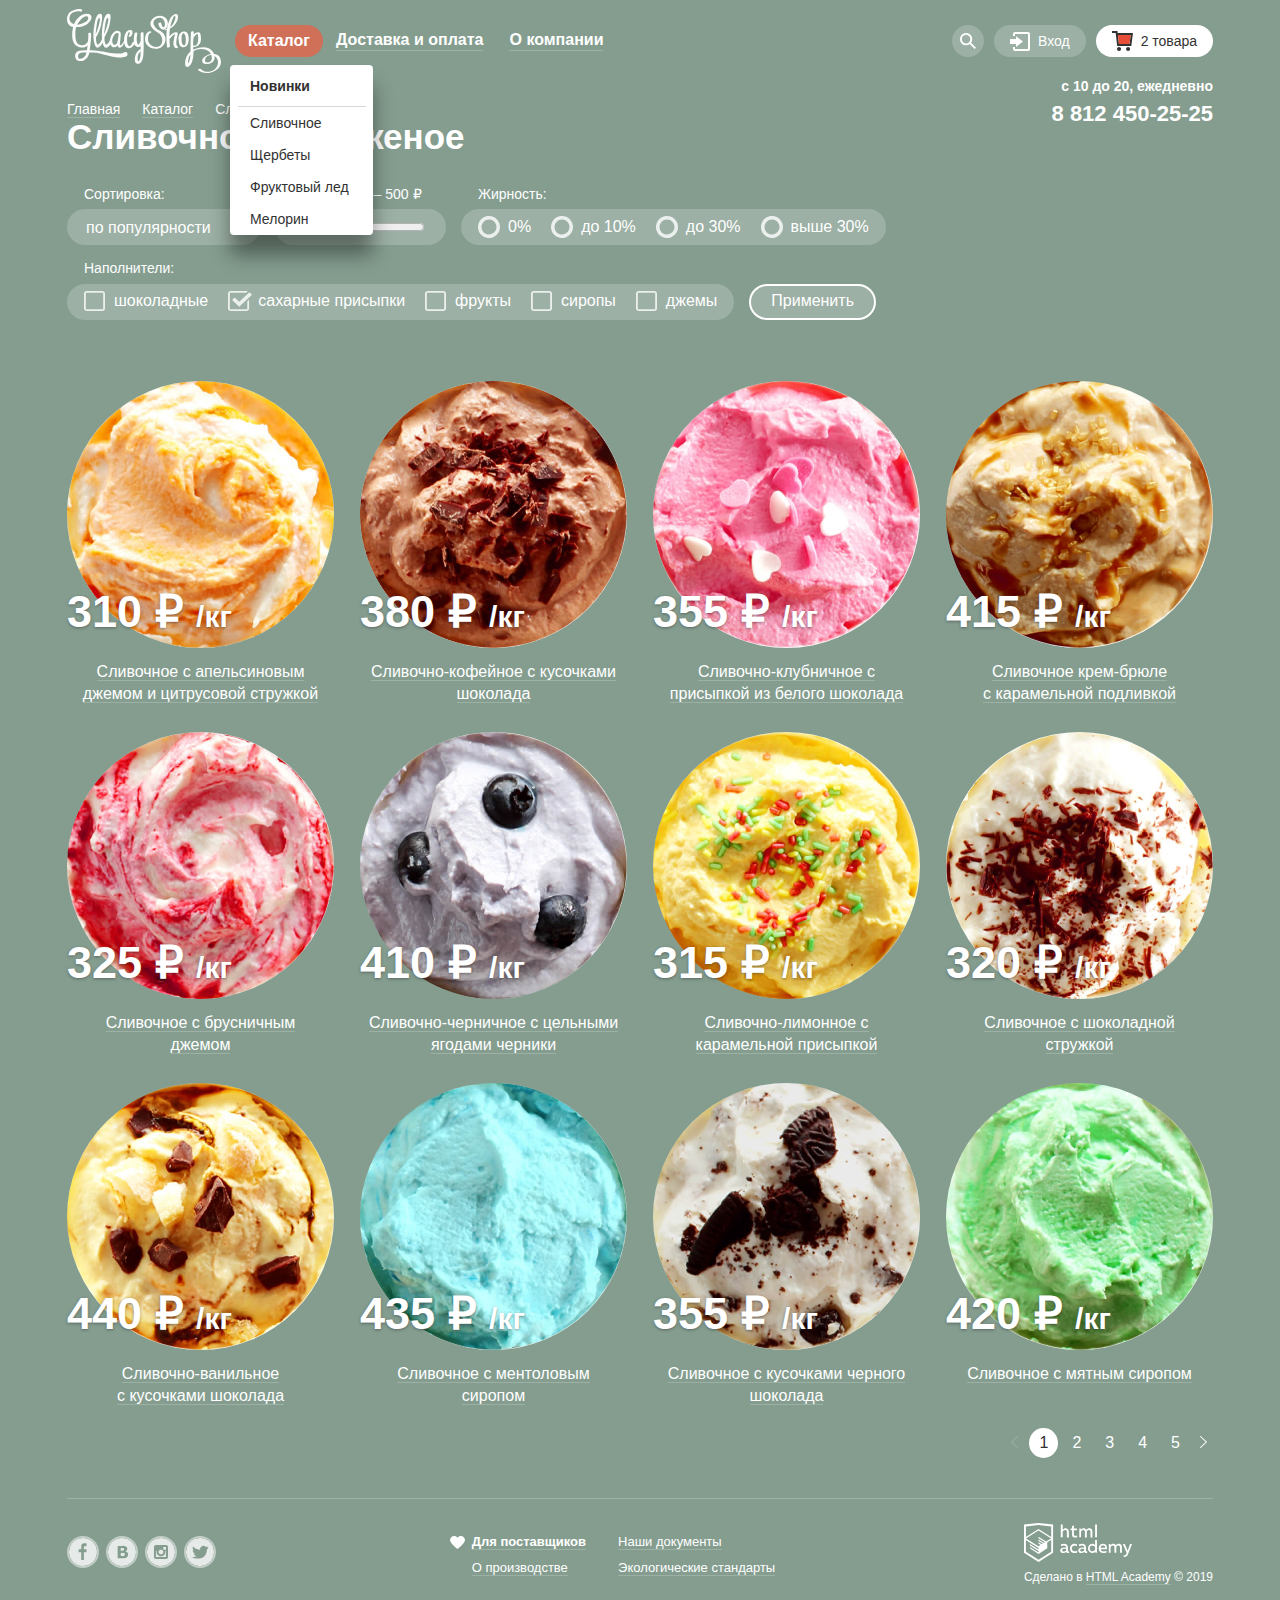
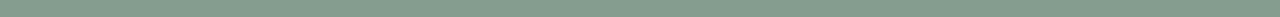
==== commit 65a6fdf2: "Декоративные элементы на главной странице" ====
--- a/catalog.html
+++ b/catalog.html
@@ -11,7 +11,7 @@
     <link rel="stylesheet" href="css/style.css">
     <title>HTML Academy: Глейси</title>
   </head>
-  <body class="page page--mantle">
+  <body class="page">
       <header class="page-header">
         <div class="container">
           <div class="page-header__inner">
@@ -26,19 +26,38 @@
                   <path d="M153.265 49.1398C152.144 46.1812 149.682 45.0306 146.969 44.9074C146.667 44.1563 146.287 43.4401 145.838 42.7706C141.925 36.8225 132.637 37.6341 126.341 40.716C126.341 39.7812 126.251 38.8463 126.211 37.9115C127.463 38.0153 128.721 37.7863 129.862 37.2465C131.003 36.7067 131.99 35.8743 132.727 34.8296C134.398 32.3743 134.158 28.0186 133.497 25.2654C132.877 22.6767 130.415 23.1389 128.563 24.0019C127.882 24.333 127.254 24.7696 126.701 25.2963C126.701 24.608 126.811 23.9094 126.861 23.2417C126.972 21.6596 124.019 22.0603 123.919 23.4574C123.458 29.8164 123.619 36.1548 123.478 42.5035C121.702 44.0013 120.291 45.9041 119.358 48.0604C118.425 50.2166 117.996 52.5667 118.104 54.9235C118.104 57.2555 120.035 59.0327 122.107 57.3685C125 55.0879 125.881 50.5575 126.281 47.0955C126.445 45.5504 126.498 43.995 126.441 42.4419C128.698 40.9228 131.334 40.105 134.033 40.0868C136.732 40.0685 139.378 40.8507 141.655 42.3391C142.632 43.0474 143.415 44.0028 143.927 45.1128C142.326 45.4066 140.771 45.9179 139.303 46.6332C137.591 47.4756 135.049 49.4686 135.169 51.6978C135.149 52.4032 135.366 53.0941 135.784 53.655C136.201 54.216 136.793 54.613 137.461 54.7797C137.552 54.8272 137.65 54.8584 137.751 54.8721C143.897 55.8994 148.471 52.1703 147.59 46.9209C150.593 48.5954 151.704 52.4785 150.643 55.8173C148.251 63.3165 139.042 64.991 133.678 59.9778C133.097 59.4436 130.485 60.5736 130.945 61.0051C138.692 68.2681 157.989 61.5496 153.265 49.1398ZM123.298 47.3215C123.213 49.1354 122.827 50.9211 122.157 52.6018C121.907 53.1668 121.637 53.7113 121.346 54.2455C121.346 54.2455 121.086 54.3071 121.036 53.5058C121.032 50.6277 121.846 47.8109 123.378 45.4005C123.358 46.0374 123.338 46.6846 123.298 47.3215ZM126.431 28.974C126.489 28.9234 126.539 28.8646 126.581 28.7994C127.119 27.8692 127.757 27.0042 128.483 26.2208C129.007 25.6096 129.617 25.0831 130.294 24.6593C130.615 24.8237 130.945 25.6866 131.065 26.8475C131.375 29.7034 131.506 37.2232 127.122 36.5143C126.78 36.4987 126.438 36.5583 126.121 36.689C126.111 34.0797 126.251 31.532 126.431 28.974ZM139.523 53.362H139.463C137.781 52.9511 137.961 51.3074 138.182 50.1979C138.672 47.5989 141.755 46.2018 144.297 46.0888C145.588 49.787 144.597 54.2147 139.523 53.362Z" fill="#FBFCFB"/>
                   </svg>
               </a>
-            <nav>
-              <ul class="menu">
-                <li class="menu__item menu__item--active">
-                  <a href="catalog.html" class="base-link menu__link">Каталог</a>
-                </li>
-                <li class="menu__item">
-                  <a href="#" class="base-link menu__link">Доставка и оплата</a>
-                </li>
-                <li class="menu__item">
-                  <a href="#" class="base-link menu__link">О компании</a>
-                </li>
-              </ul>
-            </nav>
+              <nav>
+                <ul class="menu">
+                  <li class="menu__item">
+                    <a href="catalog.html" class="menu__link menu__link--active"><span class="base-link">Каталог</span></a>
+                    <div class="dropdown">
+                      <ul class="dropdown__list">
+                        <li class="dropdown__title">
+                          Новинки
+                        </li>
+                        <li class="dropdown__item">
+                          <a href="catalog.html" class="dropdown__link">Сливочное</a>
+                        </li>
+                        <li class="dropdown__item">
+                          <a href="" class="dropdown__link">Щербеты</a>
+                        </li>
+                        <li class="dropdown__item">
+                          <a href="" class="dropdown__link">Фруктовый лед</a>
+                        </li>
+                        <li class="dropdown__item">
+                          <a href="" class="dropdown__link">Мелорин</a>
+                        </li>
+                      </ul>
+                    </div>
+                  </li>
+                  <li class="menu__item">
+                    <a href="#" class="menu__link"><span class="base-link">Доставка и оплата</span></a>
+                  </li>
+                  <li class="menu__item">
+                    <a href="#" class="menu__link"><span class="base-link">О компании</span></a>
+                  </li>
+                </ul>
+              </nav>
 
             <div class="user-nav">
               <button class="btn user-nav__btn user-nav__btn--search">
@@ -114,19 +133,19 @@
               <legend class="filter__label">Жирность:</legend>
                 <ul class="filter-list">
                   <li class="filter-list__item">
-                    <input type="radio" name="fat-content" value="0" id="filter-0" class="custom-radio">
+                    <input type="radio" name="fat-content" value="0" id="filter-0" class="custom-radio visually-hidden">
                     <label for="filter-0">0%</label>
                   </li>
                   <li class="filter-list__item">
-                    <input type="radio" name="fat-content" value="to-10" id="filter-to-10" class="custom-radio">
+                    <input type="radio" name="fat-content" value="to-10" id="filter-to-10" class="custom-radio visually-hidden">
                     <label for="filter-to-10">до 10%</label>
                   </li>
                   <li class="filter-list__item">
-                    <input type="radio" name="fat-content" value="to-30" id="filter-to-30" class="custom-radio">
+                    <input type="radio" name="fat-content" value="to-30" id="filter-to-30" class="custom-radio visually-hidden">
                     <label for="filter-to-30">до 30%</label>
                   </li>
                   <li class="filter-list__item">
-                    <input type="radio" name="fat-content" value="from-30" id="filter-from-30" class="custom-radio">
+                    <input type="radio" name="fat-content" value="from-30" id="filter-from-30" class="custom-radio visually-hidden">
                     <label for="filter-from-30">выше 30%</label>
                   </li>
                 </ul>
@@ -136,23 +155,23 @@
               <legend class="filter__label">Наполнители:</legend>
                 <ul class="filter-list">
                   <li class="filter-list__item">
-                    <input type="checkbox" name="chocolate" id="filter-chocolate" class="custom-checkbox" checked>
+                    <input type="checkbox" name="chocolate" id="filter-chocolate" class="custom-checkbox visually-hidden">
                     <label for="filter-chocolate">шоколадные</label>
                   </li>
                   <li class="filter-list__item">
-                    <input type="checkbox" name="powder-sugar" id="filter-powder-sugar" class="custom-checkbox" checked>
+                    <input type="checkbox" name="powder-sugar" id="filter-powder-sugar" class="custom-checkbox visually-hidden" checked>
                     <label for="filter-powder-sugar">сахарные присыпки</label>
                   </li>
                   <li class="filter-list__item">
-                    <input type="checkbox" name="fruits" id="filter-fruits" class="custom-checkbox">
+                    <input type="checkbox" name="fruits" id="filter-fruits" class="custom-checkbox visually-hidden">
                     <label for="filter-fruits">фрукты</label>
                   </li>
                   <li class="filter-list__item">
-                    <input type="checkbox" name="syrups" id="filter-syrups" class="custom-checkbox">
+                    <input type="checkbox" name="syrups" id="filter-syrups" class="custom-checkbox visually-hidden">
                     <label for="filter-syrups">сиропы</label>
                   </li>
                   <li class="filter-list__item">
-                    <input type="checkbox" name="jams" id="filter-jams" class="custom-checkbox">
+                    <input type="checkbox" name="jams" id="filter-jams" class="custom-checkbox visually-hidden">
                     <label for="filter-jams">джемы</label>
                   </li>
                 </ul>
--- a/css/style.css
+++ b/css/style.css
@@ -56,6 +56,11 @@
   --dropdown-active-color: #F6B5A5;
   --dropdown-current-color: #D07058;
 
+  --modal-link-hover: #E84D37;
+  --modal-shadow-color: rgba(0, 0, 0, 0.4);
+  --modal-divider-color: rgba(50, 50, 50, 0.3);
+  --modal-divider-hover-color: rgba(232, 77, 55, 0.3);
+
   --select-hover-color: #1E90FF;
 
   --popular-shadow-hover-color: rgba(0, 0, 0, 0.03);
@@ -77,9 +82,11 @@
 
   --sidebar-bg-color: #FEFEFE;
 
-  --modal-link-hover: #E84D37;
-
   --pattern-bg-color: #E3DDBB;
+
+  --cart-price-color: #C4C4C4;
+  --cart-border-color: #CACAC7;
+
 }
 
 
@@ -181,12 +188,14 @@
 
 .field {
   font: inherit;
+  width: 100%;
   padding: 14px;
   font-weight: 700;
   font-size: 16px;
   color: var(--basic-dark);
   background: var(--basic-white);
   border: 1px solid var(--input-border-color);
+  outline: none;
 }
 
 .field::placeholder {
@@ -205,16 +214,20 @@
 
 /* Body themes */
 
+.page {
+  background: var(--theme-mantle-color);
+}
+
 .page--mantle {
-  background: var(--theme-mantle-color);
+  background: var(--theme-mantle-color) url(../img/promo-slider/highlight_s_1.png) center top no-repeat;
 }
 
 .page--regent {
-  background: var(--theme-egent-gray-color);
+  background: var(--theme-egent-gray-color) url(../img/promo-slider/highlight_s_2.png) center top no-repeat;
 }
 
 .page--pharlap {
-  background: var(--theme-pharlap-color);
+  background: var(--theme-pharlap-color) url(../img/promo-slider/highlight_s_3.png) center top no-repeat;
 }
 
 /* Header */
@@ -254,43 +267,122 @@
 }
 
 .menu__item {
+  position: relative;
+  transition: all .1s;
+}
+
+.menu__link {
   display: flex;
   align-items: center;
   justify-content: center;
-  font-weight: 700;
-  font-size: 16px;
   height: 32px;
   padding: 0 13px;
+  font-weight: 700;
+  font-size: 16px;
   border-radius: 26px;
   cursor: pointer;
-  transition: all .1s;
-}
-
-.menu__item:hover {
+}
+
+.menu__link:hover {
   background-color: var(--basic-white);
   color: var(--basic-dark);
 }
 
-.menu__item:active {
+.menu__link:active {
   background-color: var(--menu-active-color);
   box-shadow: inset 0px 2px 1px var(--menu-shadow-active-color);
 }
 
-.menu__item--active {
+.menu__link--active {
   background-color: var(--menu-current-color);
   color: var(--basic-white);
 }
 
-.menu__item--active .menu__link {
+.menu__link--active .base-link {
   border-bottom: none;
 }
 
+/* Dropdown */
+
+.dropdown {
+  display: block;
+  position: absolute;
+  top: 40px;
+  left: -5px;
+  width: 143px;
+  background: var(--basic-white);
+  box-shadow: 0px 20px 20px var(--modal-shadow-color);
+  border-radius: 4px;
+  transition: all .1s;
+  z-index: 1;
+}
+
+.dropdown__list {
+  margin: 0;
+  padding: 0;
+  font-size: 14px;
+  font-weight: 400;
+  color: var(--basic-dark);
+  list-style: none;
+}
+
+.dropdown__title {
+  position: relative;
+  padding: 13px 20px 13px 20px;
+  font-weight: 700;
+  font-size: 14px;
+  cursor: default;
+}
+
+.dropdown__title::after {
+  position: absolute;
+  content: '';
+  top: 41px;
+  left: 50%;
+  transform: translateX(-50%);
+  width: 128px;
+  height: 1px;
+  background-color: var(--basic-dark);
+  opacity: 0.2;
+}
+
+.dropdown__link {
+  display: block;
+  padding: 8px 20px;
+}
+
+.dropdown__item:hover {
+  background-color: var(--dropdown-hover-color);
+}
+
+.dropdown__item:active {
+  background-color: var(--dropdown-active-color);
+}
+
+.dropdown__item--current {
+  color: var(--basic-white);
+  background-color: var(--dropdown-current-color);
+}
+
+.dropdown__item--current:hover,
+.dropdown__item--current:active {
+  color: var(--basic-dark);
+}
+
+/* test */
+
+.menu__item:hover .dropdown {
+  display: block;
+}
+
 /* User navigation */
 
 .user-nav {
+  position: relative;
   grid-column: 3 / 4;
   grid-row: 1 / 2;
   display: flex;
+  align-items: center;
 }
 
 .user-nav__btn {
@@ -355,6 +447,219 @@
   fill: var(--cart-active-color);
 }
 
+/* Popup */
+
+.popup-search {
+  display: none;
+  position: absolute;
+  top: 40px;
+  right: 211px;
+  padding: 20px 15px;
+  width: 341px;
+  background-color: var(--section-bg-color);
+  box-shadow: 0px 20px 20px var(--modal-shadow-color);
+  border-radius: 4px;
+  z-index: 1;
+}
+
+.popup-search__field {
+  padding: 14px;
+  height: 44px;
+  font-size: 14px;
+  border-radius: 4px;
+}
+
+.popup-login {
+  display: none;
+  position: absolute;
+  top: 40px;
+  right: 110px;
+  padding: 20px 18px;
+  width: 277px;
+  background-color: var(--section-bg-color);
+  box-shadow: 0px 20px 20px var(--modal-shadow-color);
+  border-radius: 4px;
+  z-index: 1;
+}
+
+.popup-login__form {
+  display: grid;
+  grid-template-columns: 1fr max-content;
+  column-gap: 20px;
+}
+
+.popup-login__field {
+  grid-column: 1 / 3;
+  margin-bottom: 20px;
+}
+
+.popup-login__btn {
+  grid-column: 1 / 2;
+  padding: 0 26px;
+  height: 44px;
+  font-size: 18px;
+  font-weight: 700;
+  color:var(--basic-white);
+  box-shadow: 0px 2px 2px var(--btn-shadow-color);
+  background: var(--btn-color);
+  border-radius: 26px;
+}
+
+.popup-login__btn:hover {
+  background: var(--btn-hover-color);
+  box-shadow: 0px 2px 2px var(--btn-shadow-hover-color);
+}
+
+.popup-login__btn:active {
+  background: var(--btn-active-color);
+  box-shadow: inset 0px 2px 2px var(--btn-shadow-active-color);
+}
+
+.popup-login__links {
+  display: flex;
+  flex-direction: column;
+  justify-content: space-around;
+  grid-column: 2 / 3;
+}
+
+.popup-login__link {
+  display: flex;
+  font-weight: 400;
+  font-size: 13px;
+  color: var(--basic-dark);
+}
+
+.popup-login__link .base-link {
+  border-color: var(--modal-divider-color);
+}
+
+.popup-login__link:hover,
+.popup-login__link:hover .base-link,
+.popup-login__link:active,
+.popup-login__link:active .base-link {
+  color: var(--modal-link-hover);
+  border-color: var(--modal-divider-hover-color);
+}
+
+.popup-cart {
+  position: absolute;
+  top: 40px;
+  right: 0;
+  padding: 20px 15px;
+  width: 539px;
+  background-color: var(--section-bg-color);
+  box-shadow: 0px 20px 20px var(--modal-shadow-color);
+  border-radius: 4px;
+  z-index: 1;
+}
+
+.popup-cart__list {
+  padding: 0;
+  margin: 0;
+  list-style: none;
+}
+
+.popup-cart__item {
+  display: grid;
+  grid-template-columns: min-content max-content 250px repeat(2, max-content);
+  align-items: center;
+  margin-bottom: 20px;
+}
+
+.popup-cart__cross {
+  grid-column: 1 / 2;
+  margin-right: 9px;
+}
+
+.popup-cart__cross svg {
+  cursor: pointer;
+}
+
+.popup-cart__cross:hover path {
+  fill: var(--modal-link-hover);
+}
+
+.popup-cart__preview {
+  grid-column: 2 / 3;
+  margin-right: 13px;
+  width: 100%;
+  max-width: 33px;
+  border-radius: 100%;
+}
+
+.popup-cart__link {
+  grid-column: 3 / 4;
+  margin-right: 30px;
+  font-weight: 400;
+  font-size: 13px;
+  line-height: 16px;
+  color: var(--basic-dark);
+}
+
+.popup-cart__link:hover,
+.popup-cart__link:active {
+  color: var(--modal-link-hover);
+}
+
+.popup-cart__weight {
+  grid-column: 4 / 5;
+  margin: 0;
+  margin-right: 26px;
+  font-weight: 400;
+  font-size: 13px;
+  color: var(--basic-dark);
+}
+
+.popup-cart__weight--price {
+  color: var(--cart-price-color);
+}
+
+.popup-cart__price {
+  grid-column: 5 / 6;
+  margin: 0;
+  font-weight: 400;
+  font-size: 13px;
+  color: var(--basic-dark);
+}
+
+.popup-cart__checkout {
+  display: flex;
+  flex-direction: column;
+  justify-content: center;
+  align-items: flex-end;
+  padding-top: 16px;
+  border-top: 1px solid var(--cart-border-color);
+}
+
+.popup-cart__total {
+  margin: 0;
+  margin-bottom: 18px;
+  font-weight: 700;
+  font-size: 15px;
+  color: var(--basic-dark);
+}
+
+.popup-cart__btn {
+  padding: 0 15px;
+  height: 44px;
+  font-weight: 700;
+  font-size: 18px;
+  color: var(--basic-white);
+  box-shadow: 0px 2px 2px var(--btn-shadow-color);
+  background: var(--btn-color);
+  border-radius: 26px;
+}
+
+.popup-cart__btn:hover {
+  background: var(--btn-hover-color);
+  box-shadow: 0px 2px 2px var(--btn-shadow-hover-color);
+}
+
+.popup-cart__btn:active {
+  background: var(--btn-active-color);
+  box-shadow: inset 0px 2px 2px var(--btn-shadow-active-color);
+}
+
 /* Information */
 
 .page-header__info {
@@ -392,31 +697,30 @@
 
 .promo {
   position: relative;
-  display: grid;
-  grid-template-columns: 1fr;
-  padding-top: 295px;
-  margin-bottom: 40px;
 }
 
 .promo__sliders {
   padding: 0;
   margin: 0;
   list-style: none;
+  height: 582px;
+  overflow: hidden;
 }
 
 .promo__slider {
+  position: relative;
+  padding-bottom: 60px;
   display: flex;
   flex-direction: column;
-  justify-content: center;
+  justify-content: flex-end;
   align-items: center;
+  height: 582px;
 }
 
 .promo__img {
   position: absolute;
-  top: -100px;
-  left: 50%;
-  transform: translateX(-50%);
-  z-index: -1;
+  top: 0;
+  max-width: 100%;
 }
 
 .promo__title {
@@ -426,6 +730,7 @@
   font-weight: 700;
   font-size: 60px;
   line-height: 60px;
+  z-index: 1;
 }
 
 .promo__btn {
@@ -440,6 +745,7 @@
   text-shadow: 0px 2px 5px var(--btn-text-shadow-color);
   box-shadow: 0px 2px 2px var(--btn-shadow-color);
   background: var(--btn-color);
+  z-index: 1;
 }
 
 .promo__btn:hover {
@@ -454,7 +760,7 @@
 
 .promo__controls {
   position: absolute;
-  top: 462px;
+  top: 479px;
   left: 0;
 }
 
@@ -676,6 +982,7 @@
 
 .features__img {
   margin-right: 8px;
+  flex-shrink: 0;
 }
 
 .features__descr {
@@ -777,8 +1084,9 @@
   justify-content: space-between;
 }
 
-.subscribe .field {
-  width: 368px;
+.subscribe__field {
+  width: 100%;
+  margin-right: 10px;
 }
 
 /* Contacts */
@@ -803,7 +1111,7 @@
   border-radius: 16px;
 }
 
-.contacts__addres {
+.contacts__address {
   margin: 0;
   margin-bottom: 30px;
   font-weight: 400;
@@ -812,7 +1120,7 @@
   color: var(--basic-dark);
 }
 
-.contacts__addres span {
+.contacts__address span {
   font-weight: 700;
   font-size: 18px;
   line-height: 24px;
@@ -1033,13 +1341,13 @@
 
 .filter__form {
   display: flex;
-  align-items: center;
+  align-items: flex-end;
   flex-wrap: wrap;
 }
 
 .filter__group {
   padding: 0;
-  margin: 0 15px 14px 0;
+  margin: 0 15px 15px 0;
   border: none;
 }
 
@@ -1089,18 +1397,68 @@
   margin-right: 20px;
 }
 
+.filter-list__item:last-child {
+  margin-right: 0;
+}
+
+.filter-list__item label {
+  position: relative;
+  margin-left: 30px;
+  cursor: pointer;
+}
+
 .custom-radio {
   margin-right: 11px;
 }
 
-.custom-checkbox {
-  margin-right: 9px;
+.custom-radio + label::before {
+  content: '';
+  position: absolute;
+  top: -2px;
+  left: -30px;
+  width: 22px;
+  height: 22px;
+  background: url(../img/icons/radio-off.svg) 0 0 no-repeat;
+}
+
+.custom-radio:checked + label::after {
+  content: '';
+  position: absolute;
+  top: 5px;
+  left: -23px;
+  width: 22px;
+  height: 22px;
+  background: url(../img/icons/radio-dot.svg) 0 0 no-repeat;
+}
+
+.custom-checkbox + label::before {
+  content: '';
+  position: absolute;
+  top: -1px;
+  left: -30px;
+  width: 24px;
+  height: 20px;
+  background: url(../img/icons/checkbox-off.svg) 0 0 no-repeat;
+}
+
+.custom-checkbox:checked + label::before {
+  display: none;
+}
+
+.custom-checkbox:checked + label::after {
+  content: '';
+  position: absolute;
+  top: -1px;
+  left: -30px;
+  width: 24px;
+  height: 20px;
+  background: url(../img/icons/checkbox-on.svg) 0 0 no-repeat;
 }
 
 .filter__btn {
   height: 36px;
   padding: 0 20px;
-  margin: 9px 0 0;
+  margin-bottom: 15px;
   font-weight: 500;
   font-size: 16px;
   color: var(--basic-white);
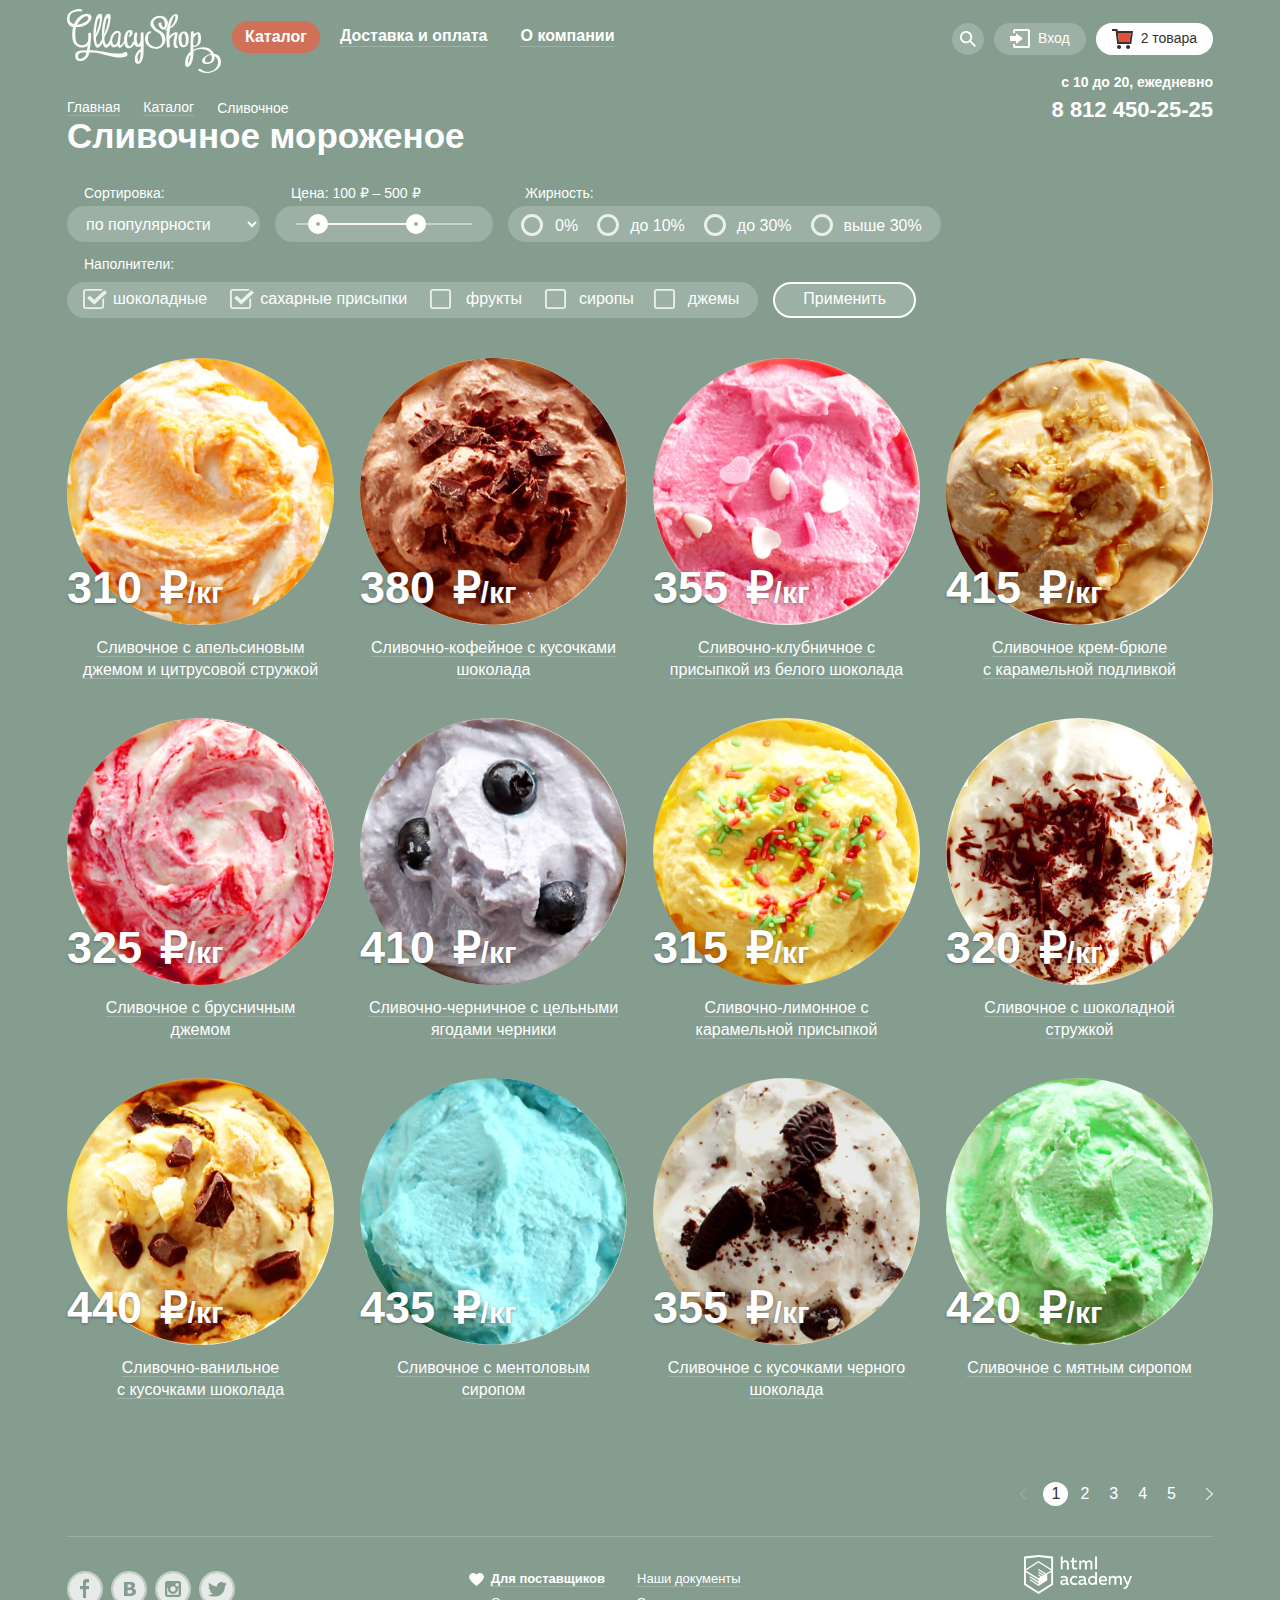
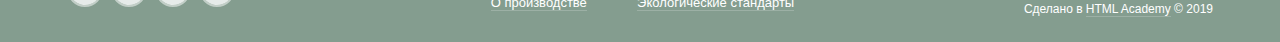
==== commit 45b71efe: "Декоративные элементы на внутренней странице" ====
--- a/catalog.html
+++ b/catalog.html
@@ -6,91 +6,146 @@
     <link rel="icon" href="favicon.ico">
     <link rel="icon" href="img/favicon/icon.svg" type="image/svg+xml">
     <link rel="apple-touch-icon" href="img/favicon/apple.png">
-    <link rel="manifest" href="manifest.webmanifest">
+<!--    <link rel="manifest" href="manifest.webmanifest">-->
     <link rel="stylesheet" href="css/normalize.css">
     <link rel="stylesheet" href="css/style.css">
     <title>HTML Academy: Глейси</title>
   </head>
   <body class="page">
-      <header class="page-header">
-        <div class="container">
-          <div class="page-header__inner">
-              <a class="header-logo" href="index.html">
-                <svg class="header-logo__img" width="154" height="64" viewBox="0 0 154 64" fill="none" xmlns="http://www.w3.org/2000/svg" >
-                  <title>Gllacy Shop</title>
-                  <path d="M59.3411 43.1507C58.6031 43.0641 57.8564 43.196 57.1891 43.5308C57.1891 43.5308 54.1865 46.1093 39.3332 43.1404C28.4134 40.9523 22.7384 41.1783 22.7384 41.1783C22.7384 41.1783 24.57 28.3371 24.0695 24.7415C24.0466 24.4763 23.9242 24.2306 23.7281 24.0562C23.532 23.8818 23.2777 23.7923 23.0186 23.8067C21.9276 23.8067 21.267 24.2382 21.267 24.834C21.3606 27.2614 21.277 29.6926 21.0168 32.1072C20.5634 33.3829 19.7122 34.4692 18.5955 35.1974C17.4788 35.9256 16.1591 36.255 14.8413 36.1342C10.087 35.7952 9.08615 32.2819 8.66578 29.8883C8.2454 27.4947 8.00519 20.807 9.2563 18.0744C9.2563 18.0744 16.4227 18.3312 20.9267 14.3864C25.4308 10.4416 25.1505 7.03093 23.0186 5.57217C20.8867 4.11341 15.8922 4.37024 12.0588 7.96577C9.85781 9.93907 8.11968 12.3973 6.97426 15.1569C6.97426 15.1569 1.33923 13.9241 2.63038 7.88359C4.00161 1.57599 12.3991 2.31564 12.3991 2.31564C14.1507 2.66492 14.2307 2.82929 14.8113 2.23346C15.3918 1.63763 15.8122 0.0966821 13.0597 0.00422536C10.3072 -0.0882313 2.04986 1.30889 0.46845 6.93848C-1.22306 12.9276 1.89973 17.2114 6.09348 17.8792C6.09348 17.8792 3.80143 28.2549 6.63396 33.3914C7.41915 35.0146 8.65661 36.3617 10.1892 37.2616C11.7218 38.1615 13.4804 38.5736 15.2417 38.4457C16.8931 38.4457 19.8157 37.5005 20.6465 36.1342C20.6465 36.1342 20.2561 39.812 19.9258 41.1475C19.9258 41.1475 12.9796 41.055 10.8077 42.1748C7.11439 44.178 7.88508 48.8727 9.30635 50.5369C10.5074 51.9546 14.1207 52.7251 16.733 51.4615C18.2281 50.723 19.5196 49.6125 20.4898 48.2309C21.46 46.8494 22.0781 45.2407 22.288 43.5513C26.5142 43.3281 30.748 43.7998 34.8292 44.9485C41.0047 46.8387 49.6024 48.6056 52.1847 48.6056C54.767 48.6056 60.1918 47.8454 60.5221 45.6367C60.7023 44.178 60.1718 43.4178 59.3411 43.1507ZM15.8722 8.81843C15.8722 8.81843 19.1552 6.25019 20.7266 7.85277C21.0794 8.24335 21.2828 8.75163 21.2993 9.28397C21.3159 9.81632 21.1445 10.3369 20.8166 10.7497C20.156 11.6332 18.4145 14.4275 10.1471 15.8143C10.1471 15.8143 12.7494 11.1298 15.8722 8.81843ZM16.1425 48.7905C16.1425 48.7905 11.6084 51.328 11.138 47.8865C10.9562 47.1689 11.0201 46.409 11.3189 45.7339C11.6177 45.0588 12.1333 44.5096 12.7795 44.178C13.5702 43.7773 14.6511 43.274 19.3653 43.4486C19.3125 44.5462 18.9891 45.6121 18.4254 46.5464C17.8617 47.4807 17.0762 48.2528 16.1425 48.7905Z" fill="#FBFCFB"/>
-                  <path d="M73.6439 24.382C73.6439 26.7037 73.6439 29.0151 73.6439 31.3368C73.6439 31.3368 73.6439 31.419 73.6439 31.46C73.5647 32.3848 73.2694 33.2764 72.7831 34.0591C72.4757 34.6276 72.0763 35.1382 71.602 35.5692C71.0716 36.0418 70.7212 34.9837 70.5211 34.5419C69.1298 31.5525 69.8004 27.546 70.3409 24.4128C70.5911 22.9129 67.6285 23.3033 67.3983 24.6388C66.8584 27.3095 66.6732 30.043 66.8478 32.7647C66.5854 32.7859 66.3304 32.8637 66.0993 32.9929C65.8682 33.1221 65.6662 33.2999 65.5066 33.5146C64.9961 34.6344 63.5048 38.3532 61.6731 36.8636C60.352 35.8363 60.2118 33.0215 60.0717 31.4498C59.9123 29.2711 60.1916 27.082 60.8925 25.0189C60.8324 25.1935 62.0335 22.1116 62.5639 23.2622C62.7074 23.8105 62.7269 24.3852 62.6211 24.9424C62.5153 25.4997 62.2869 26.0248 61.9534 26.4777C60.382 27.6899 62.8242 28.1932 63.775 27.4536C65.5766 26.0667 66.7777 21.5877 63.705 21.0535C60.2319 20.4577 58.2601 24.0532 57.5294 26.9091C57.1421 28.5492 56.9738 30.2357 57.029 31.9223C56.5486 32.7853 54.9271 35.559 53.9763 36.0315C52.8553 36.6273 52.8753 35.7952 52.9153 35.261C52.9554 34.7269 53.4558 29.9705 53.726 26.7653C53.9629 25.4929 53.7871 24.1758 53.2256 23.0157C52.7952 22.1219 49.222 20.1187 46.0792 23.8786C44.3087 25.8622 43.2252 28.3898 42.9965 31.0697C42.7863 31.5011 42.5561 31.9634 42.2858 32.4668C40.7845 35.2919 38.8928 36.4835 38.2222 34.5214C37.5477 32.4775 37.2921 30.3125 37.4715 28.1624C39.8038 24.4569 41.5156 20.377 42.536 16.0917C44.0374 9.2499 43.7571 5.84954 42.9464 5.27426C42.1357 4.69897 38.6926 3.2813 36.6208 11.6949C35.0837 17.6814 34.5456 23.8919 35.0293 30.0629C34.7091 30.7615 34.3087 31.6039 33.7982 32.5593C32.2969 35.3843 30.4152 36.576 29.7346 34.6138C29.0736 32.567 28.8317 30.4021 29.024 28.2549C31.3562 24.5494 33.068 20.4695 34.0885 16.1841C35.6399 9.2499 35.3296 5.84954 34.5189 5.27426C33.7082 4.69897 30.2651 3.2813 28.2032 11.6949C26.1414 20.1084 25.731 29.2822 27.7028 35.446C27.7028 35.446 28.7838 38.9182 30.8056 38.6614C32.4771 38.4457 34.4688 36.7609 35.6399 33.6174C35.7723 34.2352 35.936 34.8456 36.1303 35.446C36.1303 35.446 37.2113 38.9182 39.2331 38.6614C40.6043 38.4868 42.2358 37.3054 43.3768 35.148C44.0874 37.028 45.6188 38.5792 47.5906 38.2299C50.263 37.7368 50.8134 36.2472 50.8134 36.2472C50.8134 36.2472 50.7634 38.6922 52.4749 38.6922C53.9963 38.6922 55.2074 37.7779 56.4084 35.446C56.8188 34.6549 57.059 34.1927 57.1891 33.9256C57.5395 36.1342 58.4303 38.0964 60.1918 38.8874C63.1945 40.2229 65.8169 37.6855 67.3582 35.1789C67.5558 35.7829 67.878 36.3361 68.303 36.8006C68.7279 37.2651 69.2455 37.63 69.8204 37.8704C70.4759 38.0818 71.1752 38.1045 71.8424 37.936C72.5095 37.7676 73.1188 37.4144 73.6038 36.915V40.5311C73.0551 40.5011 72.5114 40.6523 72.0524 40.9625C70.5201 42.253 69.3316 43.9212 68.5982 45.8112C67.8648 47.7013 67.6103 49.7513 67.8587 51.7697C67.9009 52.3158 68.0743 52.8426 68.3632 53.3032C68.6521 53.7638 69.0476 54.1438 69.5145 54.4093C69.9813 54.6749 70.5049 54.8176 71.0386 54.8249C71.5722 54.8321 72.0994 54.7037 72.5729 54.451C75.6757 53.0641 76.1461 48.2872 76.4063 45.3696C77.0369 38.3532 76.5464 31.0491 76.5464 24.0121C76.5464 22.7178 73.6439 23.3239 73.6439 24.382ZM30.2751 12.8763C30.9657 10.1539 31.6063 9.06498 32.2769 9.06498C32.9475 9.06498 33.2077 9.79436 32.7373 12.1469C31.8645 16.659 30.491 21.0536 28.6436 25.2449C28.6436 25.2449 29.5845 15.6089 30.2751 12.8763ZM38.7026 12.8763C39.3932 10.1539 40.0338 9.06498 40.6544 9.06498C41.2749 9.06498 41.5952 9.79436 41.1248 12.1469C40.6544 14.4994 39.123 21.0022 37.0311 25.2449C37.0311 25.2449 38.032 15.6089 38.7026 12.8763ZM51.5741 25.6866C51.4941 26.2825 51.1137 30.0937 50.5732 32.1483C50.0327 34.2029 49.6624 34.9323 48.041 35.6411C46.4195 36.35 45.5988 34.1824 45.5988 34.1824C44.4478 30.895 45.9891 28.0186 47.2703 26.0462C48.5514 24.0738 49.8426 23.8991 50.5832 23.9916C50.7568 24.036 50.9201 24.1152 51.0638 24.2244C51.2076 24.3337 51.3289 24.4709 51.4209 24.6284C51.513 24.7858 51.5739 24.9603 51.6001 25.1418C51.6264 25.3234 51.6176 25.5086 51.5741 25.6866ZM73.5638 44.178C73.6242 46.9398 73.0839 49.6807 71.9824 52.2012C71.2817 52.345 70.9815 52.0779 70.7413 50.9273C70.5761 49.8209 70.5761 48.6951 70.7413 47.5886C71.0686 45.5562 72.0479 43.6942 73.5237 42.298C73.5738 42.9452 73.5738 43.5719 73.5638 44.178Z" fill="#FBFCFB"/>
-                  <path d="M92.3806 21.4747C91.0788 20.8853 89.9035 20.0372 88.9227 18.9793C87.9418 17.9214 87.1746 16.6746 86.6655 15.3109C85.3843 11.3867 89.5881 8.4897 92.9411 8.66434C96.2941 8.83898 98.0857 12.3832 97.9456 15.5575C97.8855 16.6772 97.1949 19.2044 95.8437 17.8895C94.9501 16.8485 94.4032 15.5422 94.2823 14.1604C94.0821 12.9173 91.1795 13.657 91.3797 14.9617C91.9602 18.7216 95.9037 22.8616 99.2868 18.927C99.9789 18.0362 100.466 16.9962 100.711 15.8848C100.955 14.7735 100.952 13.6197 100.701 12.5099C100.45 11.4 99.9568 10.363 99.2595 9.47639C98.5622 8.5898 97.6784 7.87669 96.6744 7.39049C94.4096 6.48529 91.905 6.43566 89.6078 7.25044C87.3107 8.06522 85.3703 9.6914 84.1332 11.8387C81.4008 16.8211 86.8857 21.6905 90.7692 23.4677C97.0047 26.8886 97.2349 37.9012 88.9475 37.9731C87.245 37.933 85.5951 37.3594 84.2193 36.3293C82.8436 35.2991 81.8077 33.8617 81.2506 32.21C80.6801 30.4841 80.9704 24.4539 83.2524 23.9916C85.0641 23.632 84.5736 21.937 82.802 22.2555C79.0887 22.9951 77.7175 27.9159 78.0778 31.3573C78.6583 36.8431 83.6628 39.9147 88.7173 39.8736C90.9535 39.9395 93.1417 39.2 94.9022 37.7833C96.6628 36.3666 97.8847 34.3621 98.3559 32.1175C98.7278 29.9065 98.3339 27.6317 97.2424 25.6876C96.151 23.7436 94.4309 22.2531 92.3806 21.4747Z" fill="#FBFCFB"/>
-                  <path d="M110.977 37.7985C108.125 36.1959 109.756 30.0218 110.187 27.6488C110.467 26.1181 111.738 23.7553 109.696 23.2314C107.304 22.6356 104.461 24.9675 102.41 27.1968C102.408 24.6249 102.592 22.0565 102.96 19.5126C106.125 17.8918 108.659 15.2147 110.146 11.9209C111.448 9.2499 112.088 3.70249 107.684 5.32562C103.681 6.76384 102.309 11.4894 101.058 15.2801C100.586 16.7464 100.221 18.247 99.9674 19.7694C99.5682 19.9414 99.1606 20.0923 98.7463 20.2214C97.0848 20.7556 97.305 21.6699 98.9865 21.1357L99.7972 20.8686C98.9965 26.6318 99.537 32.6723 100.047 38.3327C100.047 38.8874 103.05 38.3327 102.94 37.5314C102.72 35.0042 102.53 32.4771 102.45 29.9705C102.691 29.8979 102.909 29.7595 103.08 29.5698C104.001 28.3831 105.034 27.2924 106.163 26.3133C106.463 26.0359 106.773 25.7791 107.084 25.5325L107.544 25.1833C108.215 24.6388 108.345 24.6285 107.924 25.1833C107.768 26.1629 107.56 27.1333 107.304 28.0905C106.753 31.1724 105.172 37.2232 108.645 39.1648C109.396 39.5551 112.098 38.4046 110.977 37.7985ZM104.481 13.0303C104.792 12.1161 105.202 11.212 105.582 10.3286C106.053 9.21908 107.314 5.42835 108.225 7.24667C108.955 8.69516 107.804 11.0682 107.294 12.4551C106.49 14.6234 105.102 16.5119 103.29 17.8997C103.582 16.2514 103.98 14.6248 104.481 13.0303Z" fill="#FBFCFB"/>
-                  <path d="M121.737 30.5971C121.737 27.2173 121.367 22.8821 117.433 22.5226C113.119 22.1219 111.428 26.755 111.368 30.217C111.361 30.3395 111.392 30.4611 111.454 30.5657C111.517 30.6702 111.609 30.7528 111.718 30.8026C111.718 34.0386 112.479 38.2607 116.232 38.1888C120.416 38.1272 121.737 34.3776 121.737 30.5971ZM116.732 36.2267C114.29 35.1994 114.51 30.8745 114.671 28.7891C114.685 28.6843 114.671 28.5773 114.628 28.4808C114.585 28.3843 114.517 28.3024 114.43 28.2446C114.731 26.19 115.511 23.1081 117.293 24.6388C118.714 25.8921 118.744 28.9021 118.814 30.6382C118.874 31.8504 118.724 36.9869 116.742 36.2267H116.732Z" fill="#FBFCFB"/>
-                  <path d="M153.265 49.1398C152.144 46.1812 149.682 45.0306 146.969 44.9074C146.667 44.1563 146.287 43.4401 145.838 42.7706C141.925 36.8225 132.637 37.6341 126.341 40.716C126.341 39.7812 126.251 38.8463 126.211 37.9115C127.463 38.0153 128.721 37.7863 129.862 37.2465C131.003 36.7067 131.99 35.8743 132.727 34.8296C134.398 32.3743 134.158 28.0186 133.497 25.2654C132.877 22.6767 130.415 23.1389 128.563 24.0019C127.882 24.333 127.254 24.7696 126.701 25.2963C126.701 24.608 126.811 23.9094 126.861 23.2417C126.972 21.6596 124.019 22.0603 123.919 23.4574C123.458 29.8164 123.619 36.1548 123.478 42.5035C121.702 44.0013 120.291 45.9041 119.358 48.0604C118.425 50.2166 117.996 52.5667 118.104 54.9235C118.104 57.2555 120.035 59.0327 122.107 57.3685C125 55.0879 125.881 50.5575 126.281 47.0955C126.445 45.5504 126.498 43.995 126.441 42.4419C128.698 40.9228 131.334 40.105 134.033 40.0868C136.732 40.0685 139.378 40.8507 141.655 42.3391C142.632 43.0474 143.415 44.0028 143.927 45.1128C142.326 45.4066 140.771 45.9179 139.303 46.6332C137.591 47.4756 135.049 49.4686 135.169 51.6978C135.149 52.4032 135.366 53.0941 135.784 53.655C136.201 54.216 136.793 54.613 137.461 54.7797C137.552 54.8272 137.65 54.8584 137.751 54.8721C143.897 55.8994 148.471 52.1703 147.59 46.9209C150.593 48.5954 151.704 52.4785 150.643 55.8173C148.251 63.3165 139.042 64.991 133.678 59.9778C133.097 59.4436 130.485 60.5736 130.945 61.0051C138.692 68.2681 157.989 61.5496 153.265 49.1398ZM123.298 47.3215C123.213 49.1354 122.827 50.9211 122.157 52.6018C121.907 53.1668 121.637 53.7113 121.346 54.2455C121.346 54.2455 121.086 54.3071 121.036 53.5058C121.032 50.6277 121.846 47.8109 123.378 45.4005C123.358 46.0374 123.338 46.6846 123.298 47.3215ZM126.431 28.974C126.489 28.9234 126.539 28.8646 126.581 28.7994C127.119 27.8692 127.757 27.0042 128.483 26.2208C129.007 25.6096 129.617 25.0831 130.294 24.6593C130.615 24.8237 130.945 25.6866 131.065 26.8475C131.375 29.7034 131.506 37.2232 127.122 36.5143C126.78 36.4987 126.438 36.5583 126.121 36.689C126.111 34.0797 126.251 31.532 126.431 28.974ZM139.523 53.362H139.463C137.781 52.9511 137.961 51.3074 138.182 50.1979C138.672 47.5989 141.755 46.2018 144.297 46.0888C145.588 49.787 144.597 54.2147 139.523 53.362Z" fill="#FBFCFB"/>
-                  </svg>
-              </a>
-              <nav>
-                <ul class="menu">
-                  <li class="menu__item">
-                    <a href="catalog.html" class="menu__link menu__link--active"><span class="base-link">Каталог</span></a>
-                    <div class="dropdown">
-                      <ul class="dropdown__list">
-                        <li class="dropdown__title">
-                          Новинки
-                        </li>
-                        <li class="dropdown__item">
-                          <a href="catalog.html" class="dropdown__link">Сливочное</a>
-                        </li>
-                        <li class="dropdown__item">
-                          <a href="" class="dropdown__link">Щербеты</a>
-                        </li>
-                        <li class="dropdown__item">
-                          <a href="" class="dropdown__link">Фруктовый лед</a>
-                        </li>
-                        <li class="dropdown__item">
-                          <a href="" class="dropdown__link">Мелорин</a>
-                        </li>
-                      </ul>
-                    </div>
-                  </li>
-                  <li class="menu__item">
-                    <a href="#" class="menu__link"><span class="base-link">Доставка и оплата</span></a>
-                  </li>
-                  <li class="menu__item">
-                    <a href="#" class="menu__link"><span class="base-link">О компании</span></a>
+  <header class="page-header">
+    <div class="container">
+      <div class="page-header__inner">
+        <a class="header-logo" href="index.html">
+          <svg class="header-logo__img" width="154" height="64" viewBox="0 0 154 64" fill="none" xmlns="http://www.w3.org/2000/svg">
+            <title>Gllacy Shop</title>
+            <path d="M59.3411 43.1507C58.6031 43.0641 57.8564 43.196 57.1891 43.5308C57.1891 43.5308 54.1865 46.1093 39.3332 43.1404C28.4134 40.9523 22.7384 41.1783 22.7384 41.1783C22.7384 41.1783 24.57 28.3371 24.0695 24.7415C24.0466 24.4763 23.9242 24.2306 23.7281 24.0562C23.532 23.8818 23.2777 23.7923 23.0186 23.8067C21.9276 23.8067 21.267 24.2382 21.267 24.834C21.3606 27.2614 21.277 29.6926 21.0168 32.1072C20.5634 33.3829 19.7122 34.4692 18.5955 35.1974C17.4788 35.9256 16.1591 36.255 14.8413 36.1342C10.087 35.7952 9.08615 32.2819 8.66578 29.8883C8.2454 27.4947 8.00519 20.807 9.2563 18.0744C9.2563 18.0744 16.4227 18.3312 20.9267 14.3864C25.4308 10.4416 25.1505 7.03093 23.0186 5.57217C20.8867 4.11341 15.8922 4.37024 12.0588 7.96577C9.85781 9.93907 8.11968 12.3973 6.97426 15.1569C6.97426 15.1569 1.33923 13.9241 2.63038 7.88359C4.00161 1.57599 12.3991 2.31564 12.3991 2.31564C14.1507 2.66492 14.2307 2.82929 14.8113 2.23346C15.3918 1.63763 15.8122 0.0966821 13.0597 0.00422536C10.3072 -0.0882313 2.04986 1.30889 0.46845 6.93848C-1.22306 12.9276 1.89973 17.2114 6.09348 17.8792C6.09348 17.8792 3.80143 28.2549 6.63396 33.3914C7.41915 35.0146 8.65661 36.3617 10.1892 37.2616C11.7218 38.1615 13.4804 38.5736 15.2417 38.4457C16.8931 38.4457 19.8157 37.5005 20.6465 36.1342C20.6465 36.1342 20.2561 39.812 19.9258 41.1475C19.9258 41.1475 12.9796 41.055 10.8077 42.1748C7.11439 44.178 7.88508 48.8727 9.30635 50.5369C10.5074 51.9546 14.1207 52.7251 16.733 51.4615C18.2281 50.723 19.5196 49.6125 20.4898 48.2309C21.46 46.8494 22.0781 45.2407 22.288 43.5513C26.5142 43.3281 30.748 43.7998 34.8292 44.9485C41.0047 46.8387 49.6024 48.6056 52.1847 48.6056C54.767 48.6056 60.1918 47.8454 60.5221 45.6367C60.7023 44.178 60.1718 43.4178 59.3411 43.1507ZM15.8722 8.81843C15.8722 8.81843 19.1552 6.25019 20.7266 7.85277C21.0794 8.24335 21.2828 8.75163 21.2993 9.28397C21.3159 9.81632 21.1445 10.3369 20.8166 10.7497C20.156 11.6332 18.4145 14.4275 10.1471 15.8143C10.1471 15.8143 12.7494 11.1298 15.8722 8.81843ZM16.1425 48.7905C16.1425 48.7905 11.6084 51.328 11.138 47.8865C10.9562 47.1689 11.0201 46.409 11.3189 45.7339C11.6177 45.0588 12.1333 44.5096 12.7795 44.178C13.5702 43.7773 14.6511 43.274 19.3653 43.4486C19.3125 44.5462 18.9891 45.6121 18.4254 46.5464C17.8617 47.4807 17.0762 48.2528 16.1425 48.7905Z" fill="#FBFCFB"/>
+            <path d="M73.6439 24.382C73.6439 26.7037 73.6439 29.0151 73.6439 31.3368C73.6439 31.3368 73.6439 31.419 73.6439 31.46C73.5647 32.3848 73.2694 33.2764 72.7831 34.0591C72.4757 34.6276 72.0763 35.1382 71.602 35.5692C71.0716 36.0418 70.7212 34.9837 70.5211 34.5419C69.1298 31.5525 69.8004 27.546 70.3409 24.4128C70.5911 22.9129 67.6285 23.3033 67.3983 24.6388C66.8584 27.3095 66.6732 30.043 66.8478 32.7647C66.5854 32.7859 66.3304 32.8637 66.0993 32.9929C65.8682 33.1221 65.6662 33.2999 65.5066 33.5146C64.9961 34.6344 63.5048 38.3532 61.6731 36.8636C60.352 35.8363 60.2118 33.0215 60.0717 31.4498C59.9123 29.2711 60.1916 27.082 60.8925 25.0189C60.8324 25.1935 62.0335 22.1116 62.5639 23.2622C62.7074 23.8105 62.7269 24.3852 62.6211 24.9424C62.5153 25.4997 62.2869 26.0248 61.9534 26.4777C60.382 27.6899 62.8242 28.1932 63.775 27.4536C65.5766 26.0667 66.7777 21.5877 63.705 21.0535C60.2319 20.4577 58.2601 24.0532 57.5294 26.9091C57.1421 28.5492 56.9738 30.2357 57.029 31.9223C56.5486 32.7853 54.9271 35.559 53.9763 36.0315C52.8553 36.6273 52.8753 35.7952 52.9153 35.261C52.9554 34.7269 53.4558 29.9705 53.726 26.7653C53.9629 25.4929 53.7871 24.1758 53.2256 23.0157C52.7952 22.1219 49.222 20.1187 46.0792 23.8786C44.3087 25.8622 43.2252 28.3898 42.9965 31.0697C42.7863 31.5011 42.5561 31.9634 42.2858 32.4668C40.7845 35.2919 38.8928 36.4835 38.2222 34.5214C37.5477 32.4775 37.2921 30.3125 37.4715 28.1624C39.8038 24.4569 41.5156 20.377 42.536 16.0917C44.0374 9.2499 43.7571 5.84954 42.9464 5.27426C42.1357 4.69897 38.6926 3.2813 36.6208 11.6949C35.0837 17.6814 34.5456 23.8919 35.0293 30.0629C34.7091 30.7615 34.3087 31.6039 33.7982 32.5593C32.2969 35.3843 30.4152 36.576 29.7346 34.6138C29.0736 32.567 28.8317 30.4021 29.024 28.2549C31.3562 24.5494 33.068 20.4695 34.0885 16.1841C35.6399 9.2499 35.3296 5.84954 34.5189 5.27426C33.7082 4.69897 30.2651 3.2813 28.2032 11.6949C26.1414 20.1084 25.731 29.2822 27.7028 35.446C27.7028 35.446 28.7838 38.9182 30.8056 38.6614C32.4771 38.4457 34.4688 36.7609 35.6399 33.6174C35.7723 34.2352 35.936 34.8456 36.1303 35.446C36.1303 35.446 37.2113 38.9182 39.2331 38.6614C40.6043 38.4868 42.2358 37.3054 43.3768 35.148C44.0874 37.028 45.6188 38.5792 47.5906 38.2299C50.263 37.7368 50.8134 36.2472 50.8134 36.2472C50.8134 36.2472 50.7634 38.6922 52.4749 38.6922C53.9963 38.6922 55.2074 37.7779 56.4084 35.446C56.8188 34.6549 57.059 34.1927 57.1891 33.9256C57.5395 36.1342 58.4303 38.0964 60.1918 38.8874C63.1945 40.2229 65.8169 37.6855 67.3582 35.1789C67.5558 35.7829 67.878 36.3361 68.303 36.8006C68.7279 37.2651 69.2455 37.63 69.8204 37.8704C70.4759 38.0818 71.1752 38.1045 71.8424 37.936C72.5095 37.7676 73.1188 37.4144 73.6038 36.915V40.5311C73.0551 40.5011 72.5114 40.6523 72.0524 40.9625C70.5201 42.253 69.3316 43.9212 68.5982 45.8112C67.8648 47.7013 67.6103 49.7513 67.8587 51.7697C67.9009 52.3158 68.0743 52.8426 68.3632 53.3032C68.6521 53.7638 69.0476 54.1438 69.5145 54.4093C69.9813 54.6749 70.5049 54.8176 71.0386 54.8249C71.5722 54.8321 72.0994 54.7037 72.5729 54.451C75.6757 53.0641 76.1461 48.2872 76.4063 45.3696C77.0369 38.3532 76.5464 31.0491 76.5464 24.0121C76.5464 22.7178 73.6439 23.3239 73.6439 24.382ZM30.2751 12.8763C30.9657 10.1539 31.6063 9.06498 32.2769 9.06498C32.9475 9.06498 33.2077 9.79436 32.7373 12.1469C31.8645 16.659 30.491 21.0536 28.6436 25.2449C28.6436 25.2449 29.5845 15.6089 30.2751 12.8763ZM38.7026 12.8763C39.3932 10.1539 40.0338 9.06498 40.6544 9.06498C41.2749 9.06498 41.5952 9.79436 41.1248 12.1469C40.6544 14.4994 39.123 21.0022 37.0311 25.2449C37.0311 25.2449 38.032 15.6089 38.7026 12.8763ZM51.5741 25.6866C51.4941 26.2825 51.1137 30.0937 50.5732 32.1483C50.0327 34.2029 49.6624 34.9323 48.041 35.6411C46.4195 36.35 45.5988 34.1824 45.5988 34.1824C44.4478 30.895 45.9891 28.0186 47.2703 26.0462C48.5514 24.0738 49.8426 23.8991 50.5832 23.9916C50.7568 24.036 50.9201 24.1152 51.0638 24.2244C51.2076 24.3337 51.3289 24.4709 51.4209 24.6284C51.513 24.7858 51.5739 24.9603 51.6001 25.1418C51.6264 25.3234 51.6176 25.5086 51.5741 25.6866ZM73.5638 44.178C73.6242 46.9398 73.0839 49.6807 71.9824 52.2012C71.2817 52.345 70.9815 52.0779 70.7413 50.9273C70.5761 49.8209 70.5761 48.6951 70.7413 47.5886C71.0686 45.5562 72.0479 43.6942 73.5237 42.298C73.5738 42.9452 73.5738 43.5719 73.5638 44.178Z" fill="#FBFCFB"/>
+            <path d="M92.3806 21.4747C91.0788 20.8853 89.9035 20.0372 88.9227 18.9793C87.9418 17.9214 87.1746 16.6746 86.6655 15.3109C85.3843 11.3867 89.5881 8.4897 92.9411 8.66434C96.2941 8.83898 98.0857 12.3832 97.9456 15.5575C97.8855 16.6772 97.1949 19.2044 95.8437 17.8895C94.9501 16.8485 94.4032 15.5422 94.2823 14.1604C94.0821 12.9173 91.1795 13.657 91.3797 14.9617C91.9602 18.7216 95.9037 22.8616 99.2868 18.927C99.9789 18.0362 100.466 16.9962 100.711 15.8848C100.955 14.7735 100.952 13.6197 100.701 12.5099C100.45 11.4 99.9568 10.363 99.2595 9.47639C98.5622 8.5898 97.6784 7.87669 96.6744 7.39049C94.4096 6.48529 91.905 6.43566 89.6078 7.25044C87.3107 8.06522 85.3703 9.6914 84.1332 11.8387C81.4008 16.8211 86.8857 21.6905 90.7692 23.4677C97.0047 26.8886 97.2349 37.9012 88.9475 37.9731C87.245 37.933 85.5951 37.3594 84.2193 36.3293C82.8436 35.2991 81.8077 33.8617 81.2506 32.21C80.6801 30.4841 80.9704 24.4539 83.2524 23.9916C85.0641 23.632 84.5736 21.937 82.802 22.2555C79.0887 22.9951 77.7175 27.9159 78.0778 31.3573C78.6583 36.8431 83.6628 39.9147 88.7173 39.8736C90.9535 39.9395 93.1417 39.2 94.9022 37.7833C96.6628 36.3666 97.8847 34.3621 98.3559 32.1175C98.7278 29.9065 98.3339 27.6317 97.2424 25.6876C96.151 23.7436 94.4309 22.2531 92.3806 21.4747Z" fill="#FBFCFB"/>
+            <path d="M110.977 37.7985C108.125 36.1959 109.756 30.0218 110.187 27.6488C110.467 26.1181 111.738 23.7553 109.696 23.2314C107.304 22.6356 104.461 24.9675 102.41 27.1968C102.408 24.6249 102.592 22.0565 102.96 19.5126C106.125 17.8918 108.659 15.2147 110.146 11.9209C111.448 9.2499 112.088 3.70249 107.684 5.32562C103.681 6.76384 102.309 11.4894 101.058 15.2801C100.586 16.7464 100.221 18.247 99.9674 19.7694C99.5682 19.9414 99.1606 20.0923 98.7463 20.2214C97.0848 20.7556 97.305 21.6699 98.9865 21.1357L99.7972 20.8686C98.9965 26.6318 99.537 32.6723 100.047 38.3327C100.047 38.8874 103.05 38.3327 102.94 37.5314C102.72 35.0042 102.53 32.4771 102.45 29.9705C102.691 29.8979 102.909 29.7595 103.08 29.5698C104.001 28.3831 105.034 27.2924 106.163 26.3133C106.463 26.0359 106.773 25.7791 107.084 25.5325L107.544 25.1833C108.215 24.6388 108.345 24.6285 107.924 25.1833C107.768 26.1629 107.56 27.1333 107.304 28.0905C106.753 31.1724 105.172 37.2232 108.645 39.1648C109.396 39.5551 112.098 38.4046 110.977 37.7985ZM104.481 13.0303C104.792 12.1161 105.202 11.212 105.582 10.3286C106.053 9.21908 107.314 5.42835 108.225 7.24667C108.955 8.69516 107.804 11.0682 107.294 12.4551C106.49 14.6234 105.102 16.5119 103.29 17.8997C103.582 16.2514 103.98 14.6248 104.481 13.0303Z" fill="#FBFCFB"/>
+            <path d="M121.737 30.5971C121.737 27.2173 121.367 22.8821 117.433 22.5226C113.119 22.1219 111.428 26.755 111.368 30.217C111.361 30.3395 111.392 30.4611 111.454 30.5657C111.517 30.6702 111.609 30.7528 111.718 30.8026C111.718 34.0386 112.479 38.2607 116.232 38.1888C120.416 38.1272 121.737 34.3776 121.737 30.5971ZM116.732 36.2267C114.29 35.1994 114.51 30.8745 114.671 28.7891C114.685 28.6843 114.671 28.5773 114.628 28.4808C114.585 28.3843 114.517 28.3024 114.43 28.2446C114.731 26.19 115.511 23.1081 117.293 24.6388C118.714 25.8921 118.744 28.9021 118.814 30.6382C118.874 31.8504 118.724 36.9869 116.742 36.2267H116.732Z" fill="#FBFCFB"/>
+            <path d="M153.265 49.1398C152.144 46.1812 149.682 45.0306 146.969 44.9074C146.667 44.1563 146.287 43.4401 145.838 42.7706C141.925 36.8225 132.637 37.6341 126.341 40.716C126.341 39.7812 126.251 38.8463 126.211 37.9115C127.463 38.0153 128.721 37.7863 129.862 37.2465C131.003 36.7067 131.99 35.8743 132.727 34.8296C134.398 32.3743 134.158 28.0186 133.497 25.2654C132.877 22.6767 130.415 23.1389 128.563 24.0019C127.882 24.333 127.254 24.7696 126.701 25.2963C126.701 24.608 126.811 23.9094 126.861 23.2417C126.972 21.6596 124.019 22.0603 123.919 23.4574C123.458 29.8164 123.619 36.1548 123.478 42.5035C121.702 44.0013 120.291 45.9041 119.358 48.0604C118.425 50.2166 117.996 52.5667 118.104 54.9235C118.104 57.2555 120.035 59.0327 122.107 57.3685C125 55.0879 125.881 50.5575 126.281 47.0955C126.445 45.5504 126.498 43.995 126.441 42.4419C128.698 40.9228 131.334 40.105 134.033 40.0868C136.732 40.0685 139.378 40.8507 141.655 42.3391C142.632 43.0474 143.415 44.0028 143.927 45.1128C142.326 45.4066 140.771 45.9179 139.303 46.6332C137.591 47.4756 135.049 49.4686 135.169 51.6978C135.149 52.4032 135.366 53.0941 135.784 53.655C136.201 54.216 136.793 54.613 137.461 54.7797C137.552 54.8272 137.65 54.8584 137.751 54.8721C143.897 55.8994 148.471 52.1703 147.59 46.9209C150.593 48.5954 151.704 52.4785 150.643 55.8173C148.251 63.3165 139.042 64.991 133.678 59.9778C133.097 59.4436 130.485 60.5736 130.945 61.0051C138.692 68.2681 157.989 61.5496 153.265 49.1398ZM123.298 47.3215C123.213 49.1354 122.827 50.9211 122.157 52.6018C121.907 53.1668 121.637 53.7113 121.346 54.2455C121.346 54.2455 121.086 54.3071 121.036 53.5058C121.032 50.6277 121.846 47.8109 123.378 45.4005C123.358 46.0374 123.338 46.6846 123.298 47.3215ZM126.431 28.974C126.489 28.9234 126.539 28.8646 126.581 28.7994C127.119 27.8692 127.757 27.0042 128.483 26.2208C129.007 25.6096 129.617 25.0831 130.294 24.6593C130.615 24.8237 130.945 25.6866 131.065 26.8475C131.375 29.7034 131.506 37.2232 127.122 36.5143C126.78 36.4987 126.438 36.5583 126.121 36.689C126.111 34.0797 126.251 31.532 126.431 28.974ZM139.523 53.362H139.463C137.781 52.9511 137.961 51.3074 138.182 50.1979C138.672 47.5989 141.755 46.2018 144.297 46.0888C145.588 49.787 144.597 54.2147 139.523 53.362Z" fill="#FBFCFB"/>
+          </svg>
+        </a>
+        <nav>
+          <ul class="menu">
+            <li class="menu__item">
+              <a href="catalog.html" class="menu__link menu__link--active"><span class="base-link">Каталог</span></a>
+              <div class="dropdown">
+                <ul class="dropdown__list">
+                  <li class="dropdown__title">
+                    Новинки
+                  </li>
+                  <li class="dropdown__item">
+                    <a href="catalog.html" class="dropdown__link">Сливочное</a>
+                  </li>
+                  <li class="dropdown__item">
+                    <a href="#" class="dropdown__link">Щербеты</a>
+                  </li>
+                  <li class="dropdown__item">
+                    <a href="#" class="dropdown__link">Фруктовый лед</a>
+                  </li>
+                  <li class="dropdown__item">
+                    <a href="#" class="dropdown__link">Мелорин</a>
                   </li>
                 </ul>
-              </nav>
-
-            <div class="user-nav">
-              <button class="btn user-nav__btn user-nav__btn--search">
-                <svg width="16" height="16" viewBox="0 0 16 16" fill="none" xmlns="http://www.w3.org/2000/svg">
-                  <path d="M16 14.6652L11.0785 9.73294C11.9827 8.48188 12.3826 6.93501 12.1984 5.40134C12.0141 3.86767 11.2594 2.4601 10.0848 1.45982C8.91022 0.45954 7.40233 -0.0598191 5.86234 0.00548954C4.32234 0.0707982 2.86363 0.715967 1.77757 1.81212C0.691516 2.90827 0.0580813 4.3747 0.0038002 5.91849C-0.050481 7.46228 0.478388 8.96976 1.48476 10.1398C2.49113 11.3098 3.90092 12.0563 5.43251 12.2301C6.96409 12.4039 8.50472 11.9922 9.74663 11.0772L14.6586 16L16 14.6652ZM6.08152 10.3767C5.24079 10.3767 4.41895 10.1268 3.71991 9.65874C3.02087 9.19063 2.47604 8.5253 2.15431 7.74687C1.83258 6.96844 1.7484 6.11188 1.91241 5.28551C2.07643 4.45913 2.48128 3.70006 3.07576 3.10427C3.67024 2.50849 4.42766 2.10276 5.25223 1.93838C6.0768 1.77401 6.93149 1.85837 7.70822 2.1808C8.48495 2.50324 9.14883 3.04927 9.61591 3.74983C10.083 4.4504 10.3323 5.27404 10.3323 6.11661C10.3298 7.24568 9.88115 8.3278 9.08451 9.12618C8.28788 9.92456 7.20813 10.3742 6.08152 10.3767Z" fill="white"/>
-                  </svg>
-                  <span class="visually-hidden">Поиск</span>
-              </button>
-              <button class="btn user-nav__btn user-nav__btn--login">
-                <svg width="20" height="19" viewBox="0 0 20 19" fill="none" xmlns="http://www.w3.org/2000/svg">
-                  <path d="M6.04 14.88L12.96 9.5L6.04 4.13V7.04H0V11.96H6.04V14.88Z" fill="white"/>
-                  <path d="M18 0H5C4.46957 0 3.96086 0.210714 3.58579 0.585786C3.21071 0.960859 3 1.46957 3 2V4H5V2H18V17H5V15H3V17C3 17.5304 3.21071 18.0391 3.58579 18.4142C3.96086 18.7893 4.46957 19 5 19H18C18.5304 19 19.0391 18.7893 19.4142 18.4142C19.7893 18.0391 20 17.5304 20 17V2C20 1.46957 19.7893 0.960859 19.4142 0.585786C19.0391 0.210714 18.5304 0 18 0Z" fill="white"/>
-                  </svg>
-                Вход
-              </button>
-              <button class="btn user-nav__btn user-nav__btn--active user-nav__btn--cart">
-                <svg width="21" height="20" viewBox="0 0 21 20" fill="none" xmlns="http://www.w3.org/2000/svg">
-                  <path d="M7.03359 20C8.14664 20 9.04894 19.1046 9.04894 18C9.04894 16.8954 8.14664 16 7.03359 16C5.92054 16 5.01823 16.8954 5.01823 18C5.01823 19.1046 5.92054 20 7.03359 20Z" fill="white"/>
-                  <path d="M16.1027 20C17.2157 20 18.118 19.1046 18.118 18C18.118 16.8954 17.2157 16 16.1027 16C14.9896 16 14.0873 16.8954 14.0873 18C14.0873 19.1046 14.9896 20 16.1027 20Z" fill="white"/>
-                  <path d="M5.70345 2L5.46161 0H0V2H3.66795L5.17946 15H19.2869L21 2H5.70345ZM17.5034 13H6.97313L5.96545 4H18.6924L17.5034 13Z" fill="white"/>
-                  <path class="cart-red" d="M5.93506 4.02997L6.97297 13H17.5032L18.6923 4.02997H5.93506Z" fill="none"/>
-                  </svg>
-                2 товара
-              </button>
-            </div>
-
-            <div class="page-header__info">
-              <p class="page-header__days">с 10 до 20, ежедневно</p>
-              <p class="page-header__phone"><a href="tel:+78124502525">8 812 450-25-25</a></p>
-            </div>
+              </div>
+            </li>
+            <li class="menu__item">
+              <a href="#" class="menu__link"><span class="base-link">Доставка и оплата</span></a>
+            </li>
+            <li class="menu__item">
+              <a href="#" class="menu__link"><span class="base-link">О компании</span></a>
+            </li>
+          </ul>
+        </nav>
+
+        <div class="user-nav">
+          <button class="btn user-nav__btn user-nav__btn--search">
+            <svg width="16" height="16" viewBox="0 0 16 16" fill="none" xmlns="http://www.w3.org/2000/svg">
+              <path d="M16 14.6652L11.0785 9.73294C11.9827 8.48188 12.3826 6.93501 12.1984 5.40134C12.0141 3.86767 11.2594 2.4601 10.0848 1.45982C8.91022 0.45954 7.40233 -0.0598191 5.86234 0.00548954C4.32234 0.0707982 2.86363 0.715967 1.77757 1.81212C0.691516 2.90827 0.0580813 4.3747 0.0038002 5.91849C-0.050481 7.46228 0.478388 8.96976 1.48476 10.1398C2.49113 11.3098 3.90092 12.0563 5.43251 12.2301C6.96409 12.4039 8.50472 11.9922 9.74663 11.0772L14.6586 16L16 14.6652ZM6.08152 10.3767C5.24079 10.3767 4.41895 10.1268 3.71991 9.65874C3.02087 9.19063 2.47604 8.5253 2.15431 7.74687C1.83258 6.96844 1.7484 6.11188 1.91241 5.28551C2.07643 4.45913 2.48128 3.70006 3.07576 3.10427C3.67024 2.50849 4.42766 2.10276 5.25223 1.93838C6.0768 1.77401 6.93149 1.85837 7.70822 2.1808C8.48495 2.50324 9.14883 3.04927 9.61591 3.74983C10.083 4.4504 10.3323 5.27404 10.3323 6.11661C10.3298 7.24568 9.88115 8.3278 9.08451 9.12618C8.28788 9.92456 7.20813 10.3742 6.08152 10.3767Z" fill="white"/>
+            </svg>
+            <span class="visually-hidden">Поиск</span>
+          </button>
+          <div class="popup-search">
+            <form action="#" method="GET">
+              <input class="field popup-search__field" type="text" id="search" placeholder="Крем-брюле">
+              <label for="search"></label>
+            </form>
           </div>
+
+          <button class="btn user-nav__btn user-nav__btn--login">
+            <svg width="20" height="19" viewBox="0 0 20 19" fill="none" xmlns="http://www.w3.org/2000/svg">
+              <path d="M6.04 14.88L12.96 9.5L6.04 4.13V7.04H0V11.96H6.04V14.88Z" fill="white"/>
+              <path d="M18 0H5C4.46957 0 3.96086 0.210714 3.58579 0.585786C3.21071 0.960859 3 1.46957 3 2V4H5V2H18V17H5V15H3V17C3 17.5304 3.21071 18.0391 3.58579 18.4142C3.96086 18.7893 4.46957 19 5 19H18C18.5304 19 19.0391 18.7893 19.4142 18.4142C19.7893 18.0391 20 17.5304 20 17V2C20 1.46957 19.7893 0.960859 19.4142 0.585786C19.0391 0.210714 18.5304 0 18 0Z" fill="white"/>
+            </svg>
+            Вход
+          </button>
+          <div class="popup-login">
+            <form action="#" method="GET" class="popup-login__form">
+              <input type="email" class="field popup-login__field" id="input-login" name="login" placeholder="email@example.com" required>
+              <label for="input-login" class="visually-hidden"></label>
+
+              <input type="password" class="field popup-login__field" id="input-password" name="password" placeholder="••••••" required>
+              <label for="input-password" class="visually-hidden"></label>
+
+              <button class="btn popup-login__btn" type="submit">Войти</button>
+              <div class="popup-login__links">
+                <a class=" popup-login__link" href="#"><span class="base-link">Забыли пароль?</span></a>
+                <a class="popup-login__link" href="#"><span class="base-link">Новая регистрация</span></a>
+              </div>
+            </form>
+          </div>
+
+          <div class="popup-cart">
+            <form action="#" class="popup-cart__form">
+              <ul class="popup-cart__list">
+                <li class="popup-cart__item">
+                  <div class="popup-cart__cross">
+                    <svg width="11" height="11" viewBox="0 0 11 11" fill="none" xmlns="http://www.w3.org/2000/svg">
+                      <path d="M11 0.712591L10.2874 0L5.5 4.78741L0.712591 0L0 0.712591L4.78741 5.5L0 10.2874L0.712591 11L5.5 6.21259L10.2874 11L11 10.2874L6.21259 5.5L11 0.712591Z" fill="#2C2829"/>
+                    </svg>
+                  </div>
+                  <img src="img/products/product1.jpg" alt="Фото товара" class="popup-cart__preview" width="33" height="33">
+                  <a class="popup-cart__link" href="#">Пломбир с апельсиновым джемом</a>
+                  <p class="popup-cart__weight">1,5 кг х <span class="popup-cart__weight--price">200 руб.</span></p>
+                  <p class="popup-cart__price">300 руб.</p>
+                </li>
+                <li class="popup-cart__item">
+                  <div class="popup-cart__cross">
+                    <svg width="11" height="11" viewBox="0 0 11 11" fill="none" xmlns="http://www.w3.org/2000/svg">
+                      <path d="M11 0.712591L10.2874 0L5.5 4.78741L0.712591 0L0 0.712591L4.78741 5.5L0 10.2874L0.712591 11L5.5 6.21259L10.2874 11L11 10.2874L6.21259 5.5L11 0.712591Z" fill="#2C2829"/>
+                    </svg>
+                  </div>
+                  <img src="img/products/product3.jpg" alt="Фото товара" class="popup-cart__preview" width="33" height="33">
+                  <a class="popup-cart__link" href="#">Клубничный пломбир с присыпкой из белого шоколада</a>
+                  <p class="popup-cart__weight">1,5 кг х <span class="popup-cart__weight--price">300 руб.</span></p>
+                  <p class="popup-cart__price">450 руб.</p>
+                </li>
+              </ul>
+              <div class="popup-cart__checkout">
+                <p class="popup-cart__total">Итого: 750 руб.</p>
+                <button class="btn popup-cart__btn" type="submit">Оформить заказ</button>
+              </div>
+            </form>
+          </div>
+          <button class=" btn user-nav__btn user-nav__btn--active user-nav__btn--cart">
+            <svg width="21" height="20" viewBox="0 0 21 20" fill="none" xmlns="http://www.w3.org/2000/svg">
+              <path d="M7.03359 20C8.14664 20 9.04894 19.1046 9.04894 18C9.04894 16.8954 8.14664 16 7.03359 16C5.92054 16 5.01823 16.8954 5.01823 18C5.01823 19.1046 5.92054 20 7.03359 20Z" fill="white"/>
+              <path d="M16.1027 20C17.2157 20 18.118 19.1046 18.118 18C18.118 16.8954 17.2157 16 16.1027 16C14.9896 16 14.0873 16.8954 14.0873 18C14.0873 19.1046 14.9896 20 16.1027 20Z" fill="white"/>
+              <path d="M5.70345 2L5.46161 0H0V2H3.66795L5.17946 15H19.2869L21 2H5.70345ZM17.5034 13H6.97313L5.96545 4H18.6924L17.5034 13Z" fill="white"/>
+              <path class="cart-red" d="M5.93506 4.02997L6.97297 13H17.5032L18.6923 4.02997H5.93506Z" fill="none"/>
+            </svg>
+            2 товара
+          </button>
+
         </div>
-      </header>
+        <div class="page-header__info">
+          <p class="page-header__days">с 10 до 20, ежедневно</p>
+          <a class="base-link page-header__phone" href="tel:+78124502525">8 812 450-25-25</a>
+        </div>
+      </div>
+    </div>
+  </header>
 
       <main>
         <div class="container">
@@ -110,9 +165,9 @@
           <h1 class="main-title">Сливочное мороженое</h1>
           <section class="filter">
             <h2 class="visually-hidden">Фильтр товаров</h2>
-            <form action="https://echo.htmlacademy.ru" method="GET" class="filter__form">
-              <fieldset class="filter__group">
-                <legend class="filter__label">Сортировка:</legend>
+            <form action="https://echo.htmlacademy.ru" method="GET" class="filter-form">
+              <fieldset class="filter-group select">
+                <legend class="filter-label select__label">Сортировка:</legend>
                   <select name="sorting" id="filter-sorting" class="custom-select">
                     <option value="by-popularity">по популярности</option>
                     <option value="inexpensive-first">сначала недорогие</option>
@@ -121,56 +176,68 @@
                   </select>
               </fieldset>
 
-            <fieldset class="filter__group">
-              <legend class="filter__label filter__label--price">Цена: 100 ₽ – 500 ₽</legend>
-              <div class="filter__price">
-                <input type="range" min="0" max="500" step="10" id="filter-price" class="custom-range">
-                <label class="filter__range"></label>
+            <fieldset class="filter-group price">
+              <legend class="filter-label price__label">Цена: 100 ₽ – 500 ₽</legend>
+              <div class="price__range">
+                <div class="price__controls">
+                  <div class="scale">
+                    <div class="bar" style="width: 60%;margin-left: 10%"></div>
+                  </div>
+                  <div class="toggle toggle-min" tabindex="0"></div>
+                  <div class="toggle toggle-max" tabindex="0"></div>
+                </div>
+                <label class="price__filter-range price__filter-range--min visually-hidden">
+                  <input type="number" id="filter-price-min" class="custom-range" value="100">
+                </label>
+
+                <label class="price__filter-range price__filter-range--max visually-hidden">
+                  <input type="number" id="filter-price-max" class="custom-range" value="500">
+                </label>
               </div>
             </fieldset>
 
-            <fieldset class="filter__group">
-              <legend class="filter__label">Жирность:</legend>
-                <ul class="filter-list">
-                  <li class="filter-list__item">
+            <fieldset class="filter-group fat">
+              <legend class="filter-label fat__label">Жирность:</legend>
+                <ul class="filter-list fat__list">
+                  <li class="filter-item fat__item--0">
                     <input type="radio" name="fat-content" value="0" id="filter-0" class="custom-radio visually-hidden">
                     <label for="filter-0">0%</label>
                   </li>
-                  <li class="filter-list__item">
+                  <li class="filter-item fat__item fat__item--to10">
                     <input type="radio" name="fat-content" value="to-10" id="filter-to-10" class="custom-radio visually-hidden">
                     <label for="filter-to-10">до 10%</label>
                   </li>
-                  <li class="filter-list__item">
+                  <li class="filter-item fat__item fat__item--to30">
                     <input type="radio" name="fat-content" value="to-30" id="filter-to-30" class="custom-radio visually-hidden">
                     <label for="filter-to-30">до 30%</label>
                   </li>
-                  <li class="filter-list__item">
+                  <li class="filter-item fat__item fat__item--from30">
                     <input type="radio" name="fat-content" value="from-30" id="filter-from-30" class="custom-radio visually-hidden">
                     <label for="filter-from-30">выше 30%</label>
                   </li>
                 </ul>
             </fieldset>
 
-            <fieldset class="filter__group">
-              <legend class="filter__label">Наполнители:</legend>
-                <ul class="filter-list">
-                  <li class="filter-list__item">
-                    <input type="checkbox" name="chocolate" id="filter-chocolate" class="custom-checkbox visually-hidden">
+            <fieldset class="filter-group fillers">
+              <legend class="filter-label fillers__label">Наполнители:</legend>
+                <ul class="filter-list fillers__list">
+                  <li class="filter-item fillers__item fillers__item--chocolate">
+                    <input type="checkbox" name="chocolate" id="filter-chocolate" class="custom-checkbox visually-hidden" checked>
                     <label for="filter-chocolate">шоколадные</label>
                   </li>
-                  <li class="filter-list__item">
+                  <li class="filter-item fillers__item fillers__item--sugar">
                     <input type="checkbox" name="powder-sugar" id="filter-powder-sugar" class="custom-checkbox visually-hidden" checked>
                     <label for="filter-powder-sugar">сахарные присыпки</label>
                   </li>
-                  <li class="filter-list__item">
+                  <li class="filter-item fillers__item fillers__item--fruits">
                     <input type="checkbox" name="fruits" id="filter-fruits" class="custom-checkbox visually-hidden">
                     <label for="filter-fruits">фрукты</label>
                   </li>
-                  <li class="filter-list__item">
+                  <li class="filter-item fillers__item fillers__item--syrups">
                     <input type="checkbox" name="syrups" id="filter-syrups" class="custom-checkbox visually-hidden">
                     <label for="filter-syrups">сиропы</label>
                   </li>
-                  <li class="filter-list__item">
+                  <li class="filter-item fillers__item fillers__item--jams">
                     <input type="checkbox" name="jams" id="filter-jams" class="custom-checkbox visually-hidden">
                     <label for="filter-jams">джемы</label>
                   </li>
@@ -184,126 +251,150 @@
           <h2 class="visually-hidden">Каталог товаров</h2>
           <ul class="products__list">
             <li class="products__item">
-              <img class="products__img" src="img/products/product1.jpg" alt="Сливочное с апельсиновым джемом и цитрусовой стружкой" width="267" height="267">
-              <p class="products__price">310 ₽ <span>/кг</span></p>
+              <div class="products__wrapper">
+                <img class="products__img" src="img/products/product1.jpg" alt="Сливочное с апельсиновым джемом и цитрусовой стружкой" width="267" height="267">
+              <p class="products__price">310 <span class="currency">₽</span><span class="unit">/кг</span></p>
               <a class="products__link" href="#"><span class="base-link">Сливочное с апельсиновым <br>
                 джемом и цитрусовой стружкой</span></a>
               <button class="btn products__btn">Быстрый просмотр</button>
-            </li>
-            <li class="products__item">
-              <img class="products__img" src="img/products/product2.jpg" alt="Сливочно-кофейное с кусочками шоколада" width="267" height="267">
-              <p class="products__price">380 ₽ <span>/кг</span></p>
+              </div>
+            </li>
+            <li class="products__item">
+              <div class="products__wrapper">
+                <img class="products__img" src="img/products/product2.jpg" alt="Сливочно-кофейное с кусочками шоколада" width="267" height="267">
+              <p class="products__price">380 <span class="currency">₽</span><span class="unit">/кг</span></p>
               <a class="products__link" href="#"><span class="base-link">Сливочно-кофейное с кусочками <br>
                 шоколада</span></a>
               <button class="btn products__btn">Быстрый просмотр</button>
-            </li>
-            <li class="products__item">
-              <img class="products__img" src="img/products/product3.jpg" alt="Сливочно-клубничное с присыпкой из белого шоколада" width="267" height="267">
-              <p class="products__price">355 ₽ <span>/кг</span></p>
+              </div>
+            </li>
+            <li class="products__item">
+              <div class="products__wrapper">
+                <img class="products__img" src="img/products/product3.jpg" alt="Сливочно-клубничное с присыпкой из белого шоколада" width="267" height="267">
+              <p class="products__price">355 <span class="currency">₽</span><span class="unit">/кг</span></p>
               <a class="products__link" href="#"><span class="base-link">Сливочно-клубничное с <br>
                 присыпкой из белого шоколада</span></a>
               <button class="btn products__btn">Быстрый просмотр</button>
-            </li>
-            <li class="products__item">
-              <img class="products__img" src="img/products/product4.jpg" alt="Сливочное крем-брюле с карамельной подливкой" width="267" height="267">
-              <p class="products__price">415 ₽ <span>/кг</span></p>
+              </div>
+            </li>
+            <li class="products__item">
+              <div class="products__wrapper">
+                <img class="products__img" src="img/products/product4.jpg" alt="Сливочное крем-брюле с карамельной подливкой" width="267" height="267">
+              <p class="products__price">415 <span class="currency">₽</span><span class="unit">/кг</span></p>
               <a class="products__link" href="#"><span class="base-link">Сливочное крем-брюле <br>
                 с карамельной подливкой</span></a>
               <button class="btn products__btn">Быстрый просмотр</button>
-            </li>
-            <li class="products__item">
+              </div>
+            </li>
+            <li class="products__item">
+             <div class="products__wrapper">
               <img class="products__img" src="img/products/product5.jpg" alt="Сливочное с брусничным джемом" width="267" height="267">
-              <p class="products__price">325 ₽ <span>/кг</span></p>
+              <p class="products__price">325 <span class="currency">₽</span><span class="unit">/кг</span></p>
               <a class="products__link" href="#"><span class="base-link">Сливочное с брусничным <br>
                 джемом</span></a>
               <button class="btn products__btn">Быстрый просмотр</button>
-            </li>
-            <li class="products__item">
-              <img class="products__img" src="img/products/product6.jpg" alt="Сливочно-черничное с цельными ягодами черники " width="267" height="267">
-              <p class="products__price">410 ₽ <span>/кг</span></p>
+             </div>
+            </li>
+            <li class="products__item">
+              <div class="products__wrapper">
+                <img class="products__img" src="img/products/product6.jpg" alt="Сливочно-черничное с цельными ягодами черники " width="267" height="267">
+              <p class="products__price">410 <span class="currency">₽</span><span class="unit">/кг</span></p>
               <a class="products__link" href="#"><span class="base-link">Сливочно-черничное с цельными <br>
                 ягодами черники</span></a>
               <button class="btn products__btn">Быстрый просмотр</button>
-            </li>
-            <li class="products__item">
-              <img class="products__img" src="img/products/product7.jpg" alt="Сливочно-лимонное с карамельной присыпкой" width="267" height="267">
-              <p class="products__price">315 ₽ <span>/кг</span></p>
+              </div>
+            </li>
+            <li class="products__item">
+              <div class="products__wrapper">
+                <img class="products__img" src="img/products/product7.jpg" alt="Сливочно-лимонное с карамельной присыпкой" width="267" height="267">
+              <p class="products__price">315 <span class="currency">₽</span><span class="unit">/кг</span></p>
               <a class="products__link" href="#"><span class="base-link">Сливочно-лимонное с <br>
                 карамельной присыпкой</span></a>
               <button class="btn products__btn">Быстрый просмотр</button>
-            </li>
-            <li class="products__item">
-              <img class="products__img" src="img/products/product8.jpg" alt="Сливочное с шоколадной стружкой" width="267" height="267">
-              <p class="products__price">320 ₽ <span>/кг</span></p>
+              </div>
+            </li>
+            <li class="products__item">
+              <div class="products__wrapper">
+                <img class="products__img" src="img/products/product8.jpg" alt="Сливочное с шоколадной стружкой" width="267" height="267">
+              <p class="products__price">320 <span class="currency">₽</span><span class="unit">/кг</span></p>
               <a class="products__link" href="#"><span class="base-link">Сливочное с шоколадной <br>
                 стружкой</span></a>
               <button class="btn products__btn">Быстрый просмотр</button>
-            </li>
-            <li class="products__item">
-              <img class="products__img" src="img/products/product9.jpg" alt="Сливочно-ванильное с кусочками шоколада" width="267" height="267">
-              <p class="products__price">440 ₽ <span>/кг</span></p>
+              </div>
+            </li>
+            <li class="products__item">
+              <div class="products__wrapper">
+                <img class="products__img" src="img/products/product9.jpg" alt="Сливочно-ванильное с кусочками шоколада" width="267" height="267">
+              <p class="products__price">440 <span class="currency">₽</span><span class="unit">/кг</span></p>
               <a class="products__link" href="#"><span class="base-link">Сливочно-ванильное <br>
                 с кусочками шоколада</span></a>
               <button class="btn products__btn">Быстрый просмотр</button>
-            </li>
-            <li class="products__item">
-              <img class="products__img" src="img/products/product10.jpg" alt="Сливочноe с ментоловым сиропом" width="267" height="267">
-              <p class="products__price">435 ₽ <span>/кг</span></p>
+              </div>
+            </li>
+            <li class="products__item">
+              <div class="products__wrapper">
+                <img class="products__img" src="img/products/product10.jpg" alt="Сливочноe с ментоловым сиропом" width="267" height="267">
+              <p class="products__price">435 <span class="currency">₽</span><span class="unit">/кг</span></p>
               <a class="products__link" href="#"><span class="base-link">Сливочноe с ментоловым <br>
                 сиропом</span></a>
               <button class="btn products__btn">Быстрый просмотр</button>
-            </li>
-            <li class="products__item">
-              <img class="products__img" src="img/products/product11.jpg" alt="Сливочное с кусочками черного шоколада" width="267" height="267">
-              <p class="products__price">355 ₽ <span>/кг</span></p>
+              </div>
+            </li>
+            <li class="products__item">
+              <div class="products__wrapper">
+                <img class="products__img" src="img/products/product11.jpg" alt="Сливочное с кусочками черного шоколада" width="267" height="267">
+              <p class="products__price">355 <span class="currency">₽</span><span class="unit">/кг</span></p>
               <a class="products__link" href="#"><span class="base-link">Сливочное с кусочками черного <br>
                 шоколада</span></a>
               <button class="btn products__btn">Быстрый просмотр</button>
-            </li>
-            <li class="products__item">
-              <img class="products__img" src="img/products/product12.jpg" alt="Сливочное с мятным сиропом" width="267" height="267">
-              <p class="products__price">420 ₽ <span>/кг</span></p>
+              </div>
+            </li>
+            <li class="products__item">
+              <div class="products__wrapper">
+                <img class="products__img" src="img/products/product12.jpg" alt="Сливочное с мятным сиропом" width="267" height="267">
+              <p class="products__price">420 <span class="currency">₽</span><span class="unit">/кг</span></p>
               <a class="products__link" href="#"><span class="base-link">Сливочное с мятным сиропом</span></a>
               <button class="btn products__btn">Быстрый просмотр</button>
+              </div>
             </li>
           </ul>
-
-          <div class="pagination">
-            <button class="btn pagination__btn pagination__btn--prev" disabled>
-              <svg width="7" height="12" viewBox="0 0 7 12" fill="white" xmlns="http://www.w3.org/2000/svg">
-                <path d="M0.158889 6.34088L6.06761 11.8509C6.1703 11.9461 6.30937 11.9996 6.45436 11.9996C6.59934 11.9996 6.73841 11.9461 6.84111 11.8509C6.89146 11.8044 6.93142 11.7491 6.95869 11.6882C6.98596 11.6272 7 11.5619 7 11.4959C7 11.4299 6.98596 11.3645 6.95869 11.3036C6.93142 11.2427 6.89146 11.1874 6.84111 11.1409L1.3084 6.00088L6.84111 0.830881C6.89146 0.7844 6.93142 0.729098 6.95869 0.668169C6.98596 0.60724 7 0.541887 7 0.475882C7 0.409876 6.98596 0.344522 6.95869 0.283593C6.93142 0.222664 6.89146 0.167362 6.84111 0.120881C6.73357 0.0360642 6.59506 -0.0069141 6.45436 0.000881243C6.38391 8.20699e-05 6.31406 0.0130149 6.2493 0.038848C6.18454 0.0646811 6.12631 0.102843 6.07835 0.150881L0.158889 5.63088C0.108542 5.67736 0.068581 5.73266 0.0413102 5.79359C0.0140395 5.85452 -5.31509e-07 5.91988 -5.25739e-07 5.98588C-5.19968e-07 6.05189 0.0140395 6.11724 0.0413103 6.17817C0.0685811 6.2391 0.108542 6.2944 0.158889 6.34088Z" fill="white"/>
-                </svg>
-            </button>
-            <ul class="pagination__list">
-              <li class="pagination__item pagination__item--current">
-                <a class="pagination__link">1</a>
-              </li>
-              <li class="pagination__item">
-                <a class="pagination__link" href="#">2</a>
-              </li>
-              <li class="pagination__item">
-                <a class="pagination__link" href="#">3</a>
-              </li>
-              <li class="pagination__item">
-                <a class="pagination__link" href="#">4</a>
-              </li>
-              <li class="pagination__item">
-                <a class="pagination__link" href="#">5</a>
-              </li>
-            </ul>
-
-            <button class="btn pagination__btn pagination__btn--next">
-              <svg width="7" height="12" viewBox="0 0 7 12" fill="white" xmlns="http://www.w3.org/2000/svg">
-                <path d="M6.84111 5.65875L0.932395 0.148752C0.829699 0.05349 0.690626 0 0.545642 0C0.400659 0 0.261586 0.05349 0.15889 0.148752C0.108543 0.195234 0.0685817 0.250534 0.041311 0.311464C0.0140403 0.372393 0 0.437746 0 0.503752C0 0.569758 0.0140403 0.635111 0.041311 0.69604C0.0685817 0.75697 0.108543 0.812271 0.15889 0.858752L5.6916 5.99875L0.15889 11.1688C0.108543 11.2152 0.0685817 11.2705 0.041311 11.3315C0.0140403 11.3924 0 11.4577 0 11.5238C0 11.5898 0.0140403 11.6551 0.041311 11.716C0.0685817 11.777 0.108543 11.8323 0.15889 11.8788C0.266426 11.9636 0.404942 12.0065 0.545642 11.9988C0.616091 11.9996 0.68594 11.9866 0.750698 11.9608C0.815455 11.935 0.873688 11.8968 0.921651 11.8488L6.84111 6.36875C6.89146 6.32227 6.93142 6.26697 6.95869 6.20604C6.98596 6.14511 7 6.07976 7 6.01375C7 5.94775 6.98596 5.88239 6.95869 5.82146C6.93142 5.76053 6.89146 5.70523 6.84111 5.65875Z" fill="white"/>
-                </svg>
-            </button>
-          </div>
+        </section>
+
+        <section class="pagination">
+          <button class="btn pagination__btn pagination__btn--prev" disabled>
+            <svg width="7" height="12" viewBox="0 0 7 12" fill="white" xmlns="http://www.w3.org/2000/svg">
+              <path d="M0.158889 6.34088L6.06761 11.8509C6.1703 11.9461 6.30937 11.9996 6.45436 11.9996C6.59934 11.9996 6.73841 11.9461 6.84111 11.8509C6.89146 11.8044 6.93142 11.7491 6.95869 11.6882C6.98596 11.6272 7 11.5619 7 11.4959C7 11.4299 6.98596 11.3645 6.95869 11.3036C6.93142 11.2427 6.89146 11.1874 6.84111 11.1409L1.3084 6.00088L6.84111 0.830881C6.89146 0.7844 6.93142 0.729098 6.95869 0.668169C6.98596 0.60724 7 0.541887 7 0.475882C7 0.409876 6.98596 0.344522 6.95869 0.283593C6.93142 0.222664 6.89146 0.167362 6.84111 0.120881C6.73357 0.0360642 6.59506 -0.0069141 6.45436 0.000881243C6.38391 8.20699e-05 6.31406 0.0130149 6.2493 0.038848C6.18454 0.0646811 6.12631 0.102843 6.07835 0.150881L0.158889 5.63088C0.108542 5.67736 0.068581 5.73266 0.0413102 5.79359C0.0140395 5.85452 -5.31509e-07 5.91988 -5.25739e-07 5.98588C-5.19968e-07 6.05189 0.0140395 6.11724 0.0413103 6.17817C0.0685811 6.2391 0.108542 6.2944 0.158889 6.34088Z" fill="white"/>
+            </svg>
+          </button>
+          <ul class="pagination__list">
+            <li class="pagination__item">
+              <a class="pagination__link pagination__link--current">1</a>
+            </li>
+            <li class="pagination__item">
+              <a class="pagination__link" href="#">2</a>
+            </li>
+            <li class="pagination__item">
+              <a class="pagination__link" href="#">3</a>
+            </li>
+            <li class="pagination__item">
+              <a class="pagination__link" href="#">4</a>
+            </li>
+            <li class="pagination__item">
+              <a class="pagination__link" href="#">5</a>
+            </li>
+          </ul>
+
+          <button class="btn pagination__btn pagination__btn--next">
+            <svg width="7" height="12" viewBox="0 0 7 12" fill="white" xmlns="http://www.w3.org/2000/svg">
+              <path d="M6.84111 5.65875L0.932395 0.148752C0.829699 0.05349 0.690626 0 0.545642 0C0.400659 0 0.261586 0.05349 0.15889 0.148752C0.108543 0.195234 0.0685817 0.250534 0.041311 0.311464C0.0140403 0.372393 0 0.437746 0 0.503752C0 0.569758 0.0140403 0.635111 0.041311 0.69604C0.0685817 0.75697 0.108543 0.812271 0.15889 0.858752L5.6916 5.99875L0.15889 11.1688C0.108543 11.2152 0.0685817 11.2705 0.041311 11.3315C0.0140403 11.3924 0 11.4577 0 11.5238C0 11.5898 0.0140403 11.6551 0.041311 11.716C0.0685817 11.777 0.108543 11.8323 0.15889 11.8788C0.266426 11.9636 0.404942 12.0065 0.545642 11.9988C0.616091 11.9996 0.68594 11.9866 0.750698 11.9608C0.815455 11.935 0.873688 11.8968 0.921651 11.8488L6.84111 6.36875C6.89146 6.32227 6.93142 6.26697 6.95869 6.20604C6.98596 6.14511 7 6.07976 7 6.01375C7 5.94775 6.98596 5.88239 6.95869 5.82146C6.93142 5.76053 6.89146 5.70523 6.84111 5.65875Z" fill="white"/>
+            </svg>
+          </button>
         </section>
         </div>
       </main>
 
       <footer class="page-footer">
-        <div class="container page-footer__container">
+        <div class="container page-footer__container page-footer__container--catalog">
           <section class="social">
             <h2 class="visually-hidden">Социальные сети</h2>
             <ul class="social__list">
--- a/css/style.css
+++ b/css/style.css
@@ -38,7 +38,7 @@
   --btn-hover-color: linear-gradient(0deg, rgba(255, 255, 255, 0.2), rgba(255, 255, 255, 0.2)), linear-gradient(180deg, #F26843 0%, #E74A35 100%);
   --btn-active-color: linear-gradient(0deg, rgba(0, 0, 0, 0.07), rgba(0, 0, 0, 0.07)), linear-gradient(180deg, #F26843 0%, #E74A35 100%);
   --btn-shadow-color: rgba(172, 16, 0, 0.64);
-  --btn-shadow-hover-color: #AC1000;
+  --btn-shadow-hover-color: #ac1000;
   --btn-shadow-active-color: #942718;
   --btn-text-shadow-color: rgba(160, 32, 11, 0.76);
 
@@ -59,7 +59,7 @@
   --modal-link-hover: #E84D37;
   --modal-shadow-color: rgba(0, 0, 0, 0.4);
   --modal-divider-color: rgba(50, 50, 50, 0.3);
-  --modal-divider-hover-color: rgba(232, 77, 55, 0.3);
+  --modal-border-hover-color: rgba(232, 77, 55, 0.3);
 
   --select-hover-color: #1E90FF;
 
@@ -77,6 +77,7 @@
 
   --basic-link-hover: #FFBC9E;
   --border-link-color: rgba(255, 255, 255, 0.2);
+  --border-link-hover-color: rgba(255, 188, 158, 0.3);;
 
   --section-bg-color: #F8F7F4;
 
@@ -87,6 +88,13 @@
   --cart-price-color: #C4C4C4;
   --cart-border-color: #CACAC7;
 
+  --overlay-color: rgba(0, 0, 0, 0.3);
+
+  --price-range-scale-color: rgba(248, 247, 244, 0.5);
+  --price-range-bar-color: #F8F7F4;
+  --price-range-toggle-color: #ABABAB;
+  --price-range-toggle-border-color: #FFFFFF;
+  --price-range-shadow-color: #ABABAB;
 }
 
 
@@ -133,16 +141,22 @@
   width: 1px;
   height: 1px;
   margin: -1px;
+  border: 0;
   padding: 0;
+  white-space: nowrap;
+  clip-path: inset(100%);
+  clip: rect(0 0 0 0);
   overflow: hidden;
-  border: 0;
-  clip: rect(0 0 0 0)
 }
 
 /* Links */
 
 .base-link {
   border-bottom: 1px solid var(--border-link-color);
+}
+
+.base-link:hover {
+  border-color: var(--border-link-hover-color);
 }
 
 /* Buttons */
@@ -189,7 +203,7 @@
 .field {
   font: inherit;
   width: 100%;
-  padding: 14px;
+  padding: 13px;
   font-weight: 700;
   font-size: 16px;
   color: var(--basic-dark);
@@ -204,12 +218,23 @@
 
 .field:hover {
   border: 2px solid var(--input-border-color);
-  padding: 13px;
+  padding: 12px;
 }
 
 .field:focus {
   border: 2px solid var(--input-focus-border-color);
-  padding: 13px;
+  padding: 12px;
+}
+
+/* Modal */
+
+.modal {
+  position: absolute;
+  top: 338px;
+  left: 50%;
+  transform: translate(-50%);
+  background-color: var(--section-bg-color);
+  border-radius: 6px;
 }
 
 /* Body themes */
@@ -234,7 +259,7 @@
 
 .page-header {
   padding-top: 9px;
-  margin-bottom: 28px;
+  margin-bottom: 10px;
 }
 
 .page-header__inner {
@@ -246,7 +271,7 @@
 /* Logo */
 
 .header-logo {
-  margin-right: 14px;
+  margin-right: 11px;
 }
 
 .header-logo[href]:hover path {
@@ -264,11 +289,15 @@
   margin: 0;
   padding: 0;
   list-style: none;
+  padding-bottom: 8px;
 }
 
 .menu__item {
   position: relative;
-  transition: all .1s;
+}
+
+.menu__item:not(:last-child) {
+  margin-right: 7px;
 }
 
 .menu__link {
@@ -281,6 +310,7 @@
   font-size: 16px;
   border-radius: 26px;
   cursor: pointer;
+  transition: all .1s;
 }
 
 .menu__link:hover {
@@ -290,7 +320,7 @@
 
 .menu__link:active {
   background-color: var(--menu-active-color);
-  box-shadow: inset 0px 2px 1px var(--menu-shadow-active-color);
+  box-shadow: inset 0 2px 1px var(--menu-shadow-active-color);
 }
 
 .menu__link--active {
@@ -298,20 +328,22 @@
   color: var(--basic-white);
 }
 
-.menu__link--active .base-link {
+.menu__link--active .base-link,
+.menu__link:hover .base-link {
   border-bottom: none;
 }
 
 /* Dropdown */
 
 .dropdown {
-  display: block;
-  position: absolute;
-  top: 40px;
-  left: -5px;
+  display: none;
+  position: absolute;
+  top: 38px;
+  left: -8px;
+  padding-bottom: 6px;
   width: 143px;
   background: var(--basic-white);
-  box-shadow: 0px 20px 20px var(--modal-shadow-color);
+  box-shadow: 0 20px 20px var(--modal-shadow-color);
   border-radius: 4px;
   transition: all .1s;
   z-index: 1;
@@ -320,15 +352,13 @@
 .dropdown__list {
   margin: 0;
   padding: 0;
-  font-size: 14px;
-  font-weight: 400;
   color: var(--basic-dark);
   list-style: none;
 }
 
 .dropdown__title {
   position: relative;
-  padding: 13px 20px 13px 20px;
+  padding: 10px 19px 15px 21px;
   font-weight: 700;
   font-size: 14px;
   cursor: default;
@@ -337,7 +367,7 @@
 .dropdown__title::after {
   position: absolute;
   content: '';
-  top: 41px;
+  top: 37px;
   left: 50%;
   transform: translateX(-50%);
   width: 128px;
@@ -347,8 +377,12 @@
 }
 
 .dropdown__link {
-  display: block;
-  padding: 8px 20px;
+  display: flex;
+  align-items: center;
+  padding: 0 20px;
+  height: 31px;
+  font-size: 14px;
+  font-weight: 400;
 }
 
 .dropdown__item:hover {
@@ -383,6 +417,7 @@
   grid-row: 1 / 2;
   display: flex;
   align-items: center;
+  padding-bottom: 5px;
 }
 
 .user-nav__btn {
@@ -452,14 +487,15 @@
 .popup-search {
   display: none;
   position: absolute;
-  top: 40px;
+  top: 36px;
   right: 211px;
   padding: 20px 15px;
-  width: 341px;
+  width: 342px;
   background-color: var(--section-bg-color);
-  box-shadow: 0px 20px 20px var(--modal-shadow-color);
+  box-shadow: 0 20px 20px var(--modal-shadow-color);
   border-radius: 4px;
-  z-index: 1;
+  z-index: 2;
+  transition: all .1s;
 }
 
 .popup-search__field {
@@ -472,14 +508,15 @@
 .popup-login {
   display: none;
   position: absolute;
-  top: 40px;
+  top: 36px;
   right: 110px;
-  padding: 20px 18px;
+  padding: 22px 18px;
   width: 277px;
   background-color: var(--section-bg-color);
-  box-shadow: 0px 20px 20px var(--modal-shadow-color);
+  box-shadow: 0 20px 20px var(--modal-shadow-color);
   border-radius: 4px;
-  z-index: 1;
+  z-index: 2;
+  transition: all .1s;
 }
 
 .popup-login__form {
@@ -490,7 +527,10 @@
 
 .popup-login__field {
   grid-column: 1 / 3;
-  margin-bottom: 20px;
+  margin-bottom: 19px;
+  font-weight: 400;
+  font-size: 14px;
+  border-radius: 4px;
 }
 
 .popup-login__btn {
@@ -500,19 +540,19 @@
   font-size: 18px;
   font-weight: 700;
   color:var(--basic-white);
-  box-shadow: 0px 2px 2px var(--btn-shadow-color);
+  box-shadow: 0 2px 2px var(--btn-shadow-color);
   background: var(--btn-color);
   border-radius: 26px;
 }
 
 .popup-login__btn:hover {
   background: var(--btn-hover-color);
-  box-shadow: 0px 2px 2px var(--btn-shadow-hover-color);
+  box-shadow: 0 2px 2px var(--btn-shadow-hover-color);
 }
 
 .popup-login__btn:active {
   background: var(--btn-active-color);
-  box-shadow: inset 0px 2px 2px var(--btn-shadow-active-color);
+  box-shadow: inset 0 2px 2px var(--btn-shadow-active-color);
 }
 
 .popup-login__links {
@@ -538,19 +578,21 @@
 .popup-login__link:active,
 .popup-login__link:active .base-link {
   color: var(--modal-link-hover);
-  border-color: var(--modal-divider-hover-color);
+  border-color: var(--modal-border-hover-color);
 }
 
 .popup-cart {
-  position: absolute;
-  top: 40px;
+  display: none;
+  position: absolute;
+  top: 36px;
   right: 0;
-  padding: 20px 15px;
+  padding: 20px 14px 21px 20px;
   width: 539px;
   background-color: var(--section-bg-color);
-  box-shadow: 0px 20px 20px var(--modal-shadow-color);
+  box-shadow: 0 20px 20px var(--modal-shadow-color);
   border-radius: 4px;
-  z-index: 1;
+  z-index: 2;
+  transition: all .1s;
 }
 
 .popup-cart__list {
@@ -561,14 +603,18 @@
 
 .popup-cart__item {
   display: grid;
-  grid-template-columns: min-content max-content 250px repeat(2, max-content);
-  align-items: center;
+  grid-template-columns: min-content max-content 246px repeat(2, max-content);
   margin-bottom: 20px;
+}
+
+.popup-cart__item:last-child {
+  margin-bottom: 15px;
 }
 
 .popup-cart__cross {
   grid-column: 1 / 2;
-  margin-right: 9px;
+  padding-top: 7px;
+  margin-right: 10px;
 }
 
 .popup-cart__cross svg {
@@ -581,7 +627,7 @@
 
 .popup-cart__preview {
   grid-column: 2 / 3;
-  margin-right: 13px;
+  margin-right: 14px;
   width: 100%;
   max-width: 33px;
   border-radius: 100%;
@@ -589,6 +635,7 @@
 
 .popup-cart__link {
   grid-column: 3 / 4;
+  padding-top: 9px;
   margin-right: 30px;
   font-weight: 400;
   font-size: 13px;
@@ -605,6 +652,7 @@
   grid-column: 4 / 5;
   margin: 0;
   margin-right: 26px;
+  padding-top: 10px;
   font-weight: 400;
   font-size: 13px;
   color: var(--basic-dark);
@@ -617,6 +665,7 @@
 .popup-cart__price {
   grid-column: 5 / 6;
   margin: 0;
+  padding-top: 10px;
   font-weight: 400;
   font-size: 13px;
   color: var(--basic-dark);
@@ -633,7 +682,7 @@
 
 .popup-cart__total {
   margin: 0;
-  margin-bottom: 18px;
+  margin-bottom: 14px;
   font-weight: 700;
   font-size: 15px;
   color: var(--basic-dark);
@@ -645,19 +694,19 @@
   font-weight: 700;
   font-size: 18px;
   color: var(--basic-white);
-  box-shadow: 0px 2px 2px var(--btn-shadow-color);
+  box-shadow: 0 2px 2px var(--btn-shadow-color);
   background: var(--btn-color);
   border-radius: 26px;
 }
 
 .popup-cart__btn:hover {
   background: var(--btn-hover-color);
-  box-shadow: 0px 2px 2px var(--btn-shadow-hover-color);
+  box-shadow: 0 2px 2px var(--btn-shadow-hover-color);
 }
 
 .popup-cart__btn:active {
   background: var(--btn-active-color);
-  box-shadow: inset 0px 2px 2px var(--btn-shadow-active-color);
+  box-shadow: inset 0 2px 2px var(--btn-shadow-active-color);
 }
 
 /* Information */
@@ -665,16 +714,16 @@
 .page-header__info {
   grid-column: 3 / 4;
   grid-row: 1 / 2;
-  margin-bottom: -140px;
+  margin-bottom: -115px;
   justify-self: end;
-  line-height: 0;
+  z-index: 1;
 }
 
 .page-header__days {
   display: flex;
   justify-content: flex-end;
   margin: 0;
-  margin-bottom: 28px;
+  margin-bottom: 7px;
   font-weight: 700;
   font-size: 14px;
 }
@@ -684,7 +733,7 @@
   font-size: 22px;
 }
 
-.page-header__phone a {
+.page-header__phone {
   border: none;
 }
 
@@ -700,27 +749,32 @@
 }
 
 .promo__sliders {
+  display: flex;
+  justify-content: center;
   padding: 0;
   margin: 0;
   list-style: none;
-  height: 582px;
-  overflow: hidden;
+  height: 564px;
 }
 
 .promo__slider {
-  position: relative;
-  padding-bottom: 60px;
-  display: flex;
+  display: none;
   flex-direction: column;
   justify-content: flex-end;
   align-items: center;
-  height: 582px;
+  position: relative;
+  padding-bottom: 41px;
+}
+
+.promo__slider--current {
+  display: flex;
 }
 
 .promo__img {
   position: absolute;
   top: 0;
   max-width: 100%;
+  z-index: -1;
 }
 
 .promo__title {
@@ -730,27 +784,24 @@
   font-weight: 700;
   font-size: 60px;
   line-height: 60px;
-  z-index: 1;
 }
 
 .promo__btn {
-  padding: 0 24px;
+  padding: 0 30px;
   height: 62px;
   border-radius: 70px;
   font-weight: 700;
   font-size: 32px;
-  line-height: 44px;
   letter-spacing: 0.05em;
   color:var(--basic-white);
-  text-shadow: 0px 2px 5px var(--btn-text-shadow-color);
-  box-shadow: 0px 2px 2px var(--btn-shadow-color);
+  text-shadow: 0 2px 5px var(--btn-text-shadow-color);
+  box-shadow: 0 2px 2px var(--btn-shadow-color);
   background: var(--btn-color);
-  z-index: 1;
 }
 
 .promo__btn:hover {
   background: var(--btn-hover-color);
-  box-shadow: 0px 2px 2px var(--btn-shadow-hover-color);
+  box-shadow: 0 2px 2px var(--btn-shadow-hover-color);
 }
 
 .promo__btn:active {
@@ -760,14 +811,14 @@
 
 .promo__controls {
   position: absolute;
-  top: 479px;
+  top: 480px;
   left: 0;
 }
 
 /* Special offers */
 
 .special {
-  margin-bottom: 40px;
+  margin-bottom: 34px;
 }
 
 .special__list {
@@ -782,7 +833,7 @@
 .special__item {
   display: grid;
   grid-template-columns: repeat(2, 1fr);
-  padding: 16px 16px 22px 22px;
+  padding: 15px 22px 22px 17px;
   border-radius: 16px;
 }
 
@@ -799,7 +850,7 @@
 .special__title {
   grid-column: 1 / 3;
   margin: 0;
-  margin-bottom: 16px;
+  margin-bottom: 18px;
   font-weight: 700;
   font-size: 35px;
   line-height: 41px;
@@ -808,7 +859,7 @@
 .special__text {
   grid-column: 1 / 3;
   margin: 0;
-  margin-bottom: 42px;
+  margin-bottom: 45px;
   font-weight: 700;
   font-size: 18px;
 }
@@ -824,27 +875,27 @@
   font-size: 18px;
   font-weight: 700;
   color:var(--basic-white);
-  text-shadow: 0px 2px 5px var(--btn-text-shadow-color);
-  box-shadow: 0px 2px 2px var(--btn-shadow-color);
+  text-shadow: 0 2px 5px var(--btn-text-shadow-color);
+  box-shadow: 0 2px 2px var(--btn-shadow-color);
   background: var(--btn-color);
   border-radius: 70px;
 }
 
 .special__btn:hover {
   background: var(--btn-hover-color);
-  box-shadow: 0px 2px 2px var(--btn-shadow-hover-color);
+  box-shadow: 0 2px 2px var(--btn-shadow-hover-color);
 }
 
 .special__btn:active {
   background: var(--btn-active-color);
-  box-shadow: inset 0px 2px 2px var(--btn-shadow-active-color);
+  box-shadow: inset 0 2px 2px var(--btn-shadow-active-color);
 }
 
 
 /* Products */
 
 .products {
-  margin-bottom: 40px;
+  margin-bottom: 11px;
 }
 
 .products__list {
@@ -856,14 +907,19 @@
 }
 
 .products__item {
+  position: relative;
+  margin-bottom: 10px;
+}
+
+.products__wrapper {
   padding: 6px 13px 21px 13px;
-  position: relative;
-  text-align: center;
-}
-
-.products__item:hover {
+}
+
+.products__item:hover .products__wrapper {
+  position: absolute;
   background: var(--btn-tiny-color);
   box-shadow: 0px 20px 20px var(--popular-shadow-hover-color);
+  z-index: 2;
 }
 
 .products__img {
@@ -887,15 +943,20 @@
 
 .products__price {
   text-align: left;
-  margin: -66px 0 0;
+  margin: -67px 0 0;
   font-weight: 700;
   font-size: 45px;
   color:var(--basic-white);
-  text-shadow: 0px 1px 3px var(--price-text-shadow-color);
-}
-
-.products__price span {
+  text-shadow: 0 1px 3px var(--price-text-shadow-color);
+}
+
+.unit {
   font-size: 30px;
+}
+
+.currency {
+  font-size: 44px;
+  margin-left: 5px;
 }
 
 .products__link {
@@ -924,8 +985,8 @@
   font-size: 18px;
   font-weight: 700;
   color:var(--basic-white);
-  text-shadow: 0px 2px 5px var(--btn-text-shadow-color);
-  box-shadow: 0px 2px 2px var(--btn-shadow-color);
+  text-shadow: 0 2px 5px var(--btn-text-shadow-color);
+  box-shadow: 0 2px 2px var(--btn-shadow-color);
   background: var(--btn-color);
   border-radius: 50px;
 }
@@ -937,12 +998,12 @@
 
 .products__btn:hover {
   background: var(--btn-hover-color);
-  box-shadow: 0px 2px 2px var(--btn-shadow-hover-color);
+  box-shadow: 0 2px 2px var(--btn-shadow-hover-color);
 }
 
 .products__btn:active {
   background: var(--btn-active-color);
-  box-shadow: inset 0px 2px 2px var(--btn-shadow-active-color);
+  box-shadow: inset 0 2px 2px var(--btn-shadow-active-color);
 }
 
 /* features */
@@ -952,14 +1013,14 @@
 }
 
 .features__wrapper {
-  padding: 24px 18px 15px 20px;
+  padding: 24px 20px 30px 21px;
   background: var(--pattern-bg-color) url('../img/bg/wafer-pattern.jpg') center center/cover repeat;
   border-radius: 16px;
 }
 
 .features__lead {
   margin: 0;
-  margin-bottom: 8px;
+  margin-bottom: 7px;
   font-weight: 500;
   font-size: 24px;
   line-height: 30px;
@@ -970,7 +1031,7 @@
   display: grid;
   grid-template: repeat(2, min-content) / repeat(2, 1fr);
   column-gap: 26px;
-  row-gap: 21px;
+  row-gap: 13px;
   padding: 0;
   margin: 0;
   list-style: none;
@@ -981,13 +1042,13 @@
 }
 
 .features__img {
-  margin-right: 8px;
+  margin-right: 6px;
   flex-shrink: 0;
 }
 
 .features__descr {
   margin: 0;
-  margin-top: 7px;
+  margin-top: 9px;
   font-weight: 400;
   font-size: 16px;
   line-height: 22px;
@@ -1004,14 +1065,14 @@
 }
 
 .blog-notice {
-  padding: 23px 20px;
+  padding: 20px 20px;
   background: var(--basic-white) url('../img/bg/strawberry.jpg') center center/cover no-repeat;
   border-radius: 16px;
 }
 
 .blog-notice__title {
   margin: 0;
-  margin-bottom: 15px;
+  margin-bottom: 4px;
   font-weight: 500;
   font-size: 16px;
   color: var(--basic-dark);
@@ -1030,7 +1091,7 @@
 }
 
 .blog-notice__link:hover {
-  color: var(--basic-link-hover);
+  color: var(--modal-link-hover);
 }
 
 /* Subcribe form */
@@ -1042,40 +1103,44 @@
 }
 
 .subscribe__inner {
-  padding: 20px 20px 35px 16px;
+  padding: 24px 20px 36px 21px;
   background: var(--section-bg-color);
   border-radius: 16px;
 }
 
 .subscribe__text {
   margin: 0;
-  margin-bottom: 46px;
+  margin-bottom: 40px;
   font-weight: normal;
   font-size: 16px;
   line-height: 22px;
   color: var(--subscribe-text-color);
 }
 
+.subscribe__field {
+  height: 44px;
+}
+
 .subscribe__btn {
   padding: 0 19px;
   height: 44px;
   font-size: 18px;
   font-weight: 700;
   color:var(--basic-white);
-  text-shadow: 0px 2px 5px var(--btn-text-shadow-color);
-  box-shadow: 0px 2px 2px var(--btn-shadow-color);
+  text-shadow: 0 2px 5px var(--btn-text-shadow-color);
+  box-shadow: 0 2px 2px var(--btn-shadow-color);
   background: var(--btn-color);
   border-radius: 70px;
 }
 
 .subscribe__btn:hover {
   background: var(--btn-hover-color);
-  box-shadow: 0px 2px 2px var(--btn-shadow-hover-color);
+  box-shadow: 0 2px 2px var(--btn-shadow-hover-color);
 }
 
 .subscribe__btn:active {
   background: var(--btn-active-color);
-  box-shadow: inset 0px 2px 2px var(--btn-shadow-active-color);
+  box-shadow: inset 0 2px 2px var(--btn-shadow-active-color);
 }
 
 .subscribe__form {
@@ -1143,7 +1208,7 @@
 }
 
 .contacts__link:hover {
-  color: var(--basic-link-hover);
+  color: var(--modal-link-hover);
 }
 
 .contacts__btn {
@@ -1154,20 +1219,104 @@
   font-size: 18px;
   font-weight: 700;
   color:var(--basic-white);
-  text-shadow: 0px 2px 5px var(--btn-text-shadow-color);
-  box-shadow: 0px 2px 2px var(--btn-shadow-color);
+  text-shadow: 0 2px 5px var(--btn-text-shadow-color);
+  box-shadow: 0 2px 2px var(--btn-shadow-color);
   background: var(--btn-color);
   border-radius: 70px;
 }
 
 .contacts__btn:hover {
   background: var(--btn-hover-color);
-  box-shadow: 0px 2px 2px var(--btn-shadow-hover-color);
+  box-shadow: 0 2px 2px var(--btn-shadow-hover-color);
 }
 
 .contacts__btn:active {
   background: var(--btn-active-color);
-  box-shadow: inset 0px 2px 2px var(--btn-shadow-active-color);
+  box-shadow: inset 0 2px 2px var(--btn-shadow-active-color);
+}
+
+/* Modal feedback */
+
+.overlay {
+  display: none;
+  position: fixed;
+  top: 0;
+  left: 0;
+  width: 100%;
+  height: 100%;
+  background-color: var(--overlay-color);
+  z-index: 1;
+}
+
+.modal-feedback {
+  display: none;
+  position: fixed;
+  max-width: 477px;
+}
+
+.modal-feedback__wrapper {
+  position: relative;
+  padding: 15px 26px 27px 24px;
+}
+
+.modal-feedback__title {
+  margin: 0;
+  margin-bottom: 21px;
+  font-weight: 500;
+  font-size: 24px;
+  color: var(--basic-dark);
+}
+
+.modal-feedback__form {
+  display: flex;
+  flex-direction: column;
+}
+
+.modal-feedback__close {
+  position: absolute;
+  top: 15px;
+  right: 15px;
+  cursor: pointer;
+}
+
+.modal-feedback__close:hover path,
+.modal-feedback__close:active path {
+  fill: var(--modal-link-hover);
+}
+
+.modal-feedback__field {
+  width: 267px;
+  margin-bottom: 17px;
+  border-radius: 4px
+}
+
+.modal-feedback__field--message {
+  resize: none;
+  width: 428px;
+  margin-bottom: 27px;
+}
+
+.modal-feedback__btn {
+  align-self: flex-end;
+  margin: 0;
+  padding: 0 24px;
+  height: 44px;
+  font-size: 18px;
+  font-weight: 700;
+  color:var(--basic-white);
+  box-shadow: 0 2px 2px var(--btn-shadow-color);
+  background: var(--btn-color);
+  border-radius: 26px;
+}
+
+.modal-feedback__btn:hover {
+  background: var(--btn-hover-color);
+  box-shadow: 0 2px 2px var(--btn-shadow-hover-color);
+}
+
+.modal-feedback__btn:active {
+  background: var(--btn-active-color);
+  box-shadow: inset 0 2px 2px var(--btn-shadow-active-color);
 }
 
 /* Footer */
@@ -1175,9 +1324,8 @@
 .page-footer__container {
   position: relative;
   display: flex;
-  align-items: center;
   justify-content: space-between;
-  padding-top: 18px;
+  padding-top: 37px;
   padding-bottom: 25px;
 }
 
@@ -1192,10 +1340,15 @@
   background: var(--btn-tiny-color);
 }
 
+.page-footer__container--catalog {
+  padding-top: 19px;
+}
+
 /* Social */
 
 .social {
   display: flex;
+  padding-top: 16px;
 }
 
 .social__list {
@@ -1205,11 +1358,12 @@
   list-style: none;
 }
 
-.social__item {
-  margin-right: 7px;
-}
-
-.social__link svg {
+.social__item:not(:last-child) {
+  margin-right: 8px;
+}
+
+.social__link {
+  display: flex;
   border: 2px solid var(--social-border-color);
   border-radius: 50%;
 }
@@ -1218,17 +1372,23 @@
   fill-opacity: 1;
 }
 
-.social__link:active svg {
+.social__link:active {
   border-color: var(--social-border-active-color);
 }
 
 /* Helpful links */
+
+.helpful {
+  padding-top: 14px;
+  padding-left: 26px;
+}
 
 .helpful__list {
   display: grid;
   grid-template-columns: repeat(2, max-content);
   column-gap: 32px;
-  row-gap: 7px;
+  row-gap: 5px;
+  margin: 0;
   padding: 0;
   list-style: none;
 }
@@ -1284,10 +1444,6 @@
 
 /* Catalog page */
 
-.page-catalog {
-  border-bottom: 1px solid #000;
-}
-
 .main-title {
   margin: 0;
   margin-bottom: 29px;
@@ -1297,28 +1453,33 @@
 
 /* Breadcrumbs */
 
+.breadcrumbs {
+  padding-top: 16px;
+}
+
 .breadcrumbs__list {
   display: flex;
+  align-items: center;
   padding: 0;
   margin: 0;
   list-style: none;
 }
 
 .breadcrumbs__item {
-  position: relative;
+  display: flex;
+  align-items: center;
   font-weight: 400;
   font-size: 14px;
-  margin-right: 22px;
 }
 
 .breadcrumbs__item:not(:last-child)::after {
   content: '';
-  position: absolute;
-  top: 5px;
-  left: 62px;
+  display: inline-block;
+  padding-left: 7px;
+  margin: 0 8px;
   width: 6px;
   height: 6px;
-  background: url(../img/icons/breadcrumbs-arrow.svg);
+  background: url(../img/icons/breadcrumbs-arrow.svg) 0 0 no-repeat;
 }
 
 .breadcrumbs__link:hover {
@@ -1336,26 +1497,57 @@
 /* Catalog filter */
 
 .filter {
-  margin-bottom: 40px;
-}
-
-.filter__form {
+  margin-bottom: 20px;
+}
+
+.filter-form {
   display: flex;
   align-items: flex-end;
   flex-wrap: wrap;
 }
 
-.filter__group {
+.filter-group {
   padding: 0;
-  margin: 0 15px 15px 0;
+  margin: 0 15px 14px 0;
   border: none;
 }
 
-.filter__label {
+.filter-label {
   font-weight: 500;
   font-size: 14px;
-  margin-bottom: 7px;
+  margin-bottom: 5px;
   padding-left: 17px;
+}
+
+.filter-list {
+  display: flex;
+  align-items: center;
+  height: 36px;
+  padding: 0;
+  padding-left: 16px;
+  padding-right: 19px;
+  margin: 0;
+  list-style: none;
+  background-color: var(--btn-tiny-color);
+  border-radius: 20px;
+}
+
+.filter-item {
+  display: flex;
+  align-items: center;
+  font-weight: 500;
+  font-size: 16px;
+  margin-right: 23px;
+}
+
+.filter-item:last-child {
+  margin-right: 0;
+}
+
+.filter-item label {
+  position: relative;
+  margin-left: 30px;
+  cursor: pointer;
 }
 
 .custom-select {
@@ -1368,67 +1560,188 @@
   background-color: var(--btn-tiny-color);
   border: none;
   cursor: pointer;
-}
-
-.filter__price {
-  display: flex;
-  height: 36px;
-  padding: 0 21px;
+  transition: 0.1s all;
+}
+
+.price__range {
+  display: flex;
   background-color: var(--btn-tiny-color);
   border-radius: 20px;
 }
 
-.filter-list {
-  display: flex;
+.price__controls {
+  position: relative;
+  height: 36px;
+  padding: 18px 21px;
+  display: flex;
+  justify-content: center;
   align-items: center;
-  height: 36px;
-  padding: 0 17px;
-  margin: 0;
-  list-style: none;
-  background-color: var(--btn-tiny-color);
-  border-radius: 20px;
-}
-
-.filter-list__item {
-  display: flex;
-  align-items: center;
-  font-weight: 500;
-  font-size: 16px;
-  margin-right: 20px;
-}
-
-.filter-list__item:last-child {
-  margin-right: 0;
-}
-
-.filter-list__item label {
-  position: relative;
-  margin-left: 30px;
+}
+
+.price__controls .scale {
+  width: 176px;
+  height: 2px;
+  background-color: var(--price-range-scale-color);
+}
+
+.price__controls .bar {
+  width: 50%;
+  height: 2px;
+  background-color: var(--price-range-bar-color);
+}
+
+.price__controls .toggle {
+  position: absolute;
+  left: 0;
+  padding: 0;
+  width: 4px;
+  height: 4px;
+  background-color: var(--price-range-toggle-color);
+  border: 10px solid var(--price-range-toggle-border-color);
+  box-shadow: 0 2px 0 0 var(--price-range-shadow-color);
+  border-radius: 50%;
+  transition: all .1s;
   cursor: pointer;
+}
+
+.price__controls .toggle:hover {
+  transform: scale(1.1);
+}
+
+.price__controls .toggle:before {
+  content: "";
+  position: absolute;
+  top: 50%;
+  left: 50%;
+  transform: translate(-50%, -50%);
+  width: 4px;
+  height: 4px;
+  background-color: var(--price-range-toggle-color);
+  border-radius: 50%;
+}
+
+.price__controls .toggle-min {
+  left: 33px;
+}
+
+.price__controls .toggle-max {
+  left: 131px;
 }
 
 .custom-radio {
   margin-right: 11px;
 }
 
+/*Price*/
+
+.price__label {
+  padding-left: 16px;
+}
+
+/*Fat*/
+
+.fat__list {
+  padding: 10px 19px 7px 16px;
+}
+
+.fat__item {
+  margin-right: 23px;
+}
+
+.fat__item label {
+  margin-left: 27px;
+  padding-left: 3px;
+}
+
+.fat__item--0 {
+  margin-right: 22px;
+}
+
+.fat__item--0 label {
+  margin-left: 27px;
+  padding-left: 4px;
+}
+
+.fat__item--to10 {
+  margin-right: 22px;
+}
+
+.fat__item--to30 {
+  margin-right: 22px;
+}
+
+/*Fillers*/
+
+.fillers__label {
+  margin-bottom: 9px;
+}
+
+.fillers__item {
+  margin-right: 20px;
+}
+
+.fillers__item--chocolate {
+  margin-right: 23px;
+}
+
+.fillers__item--sugar {
+  margin-right: 23px;
+}
+
+.fillers__item--fruits {
+  margin-right: 23px;
+}
+
+.fillers__item--fruits label {
+  margin-left: 30px;
+  padding-left: 6px;
+}
+
+.fillers__item--syrups label {
+  padding-left: 4px;
+}
+
+.fillers__item--jams label {
+  padding-left: 4px;
+}
+
 .custom-radio + label::before {
   content: '';
   position: absolute;
-  top: -2px;
+  top: -3px;
   left: -30px;
   width: 22px;
   height: 22px;
-  background: url(../img/icons/radio-off.svg) 0 0 no-repeat;
+  border: 3px solid var(--basic-white);
+  border-radius: 50%;
+  transition: all .1s;
+  opacity: 0.8;
 }
 
 .custom-radio:checked + label::after {
   content: '';
   position: absolute;
-  top: 5px;
+  top: 4px;
   left: -23px;
-  width: 22px;
-  height: 22px;
-  background: url(../img/icons/radio-dot.svg) 0 0 no-repeat;
+  width: 8px;
+  height: 8px;
+  background-color: var(--basic-white);
+  border-radius: 50%;
+  transition: all .1s;
+  opacity: 0.8;
+}
+
+.custom-radio:hover + label::before,
+.custom-radio:checked:hover + label::after {
+  opacity: 1;
+}
+
+.custom-radio:disabled + label::before,
+.custom-radio:checked:disabled + label::after,
+.custom-radio:disabled + label,
+.custom-radio:checked:disabled + label {
+  opacity: 0.4;
+  cursor: default;
 }
 
 .custom-checkbox + label::before {
@@ -1439,6 +1752,8 @@
   width: 24px;
   height: 20px;
   background: url(../img/icons/checkbox-off.svg) 0 0 no-repeat;
+  transition: all .1s;
+  opacity: 0.8;
 }
 
 .custom-checkbox:checked + label::before {
@@ -1453,12 +1768,29 @@
   width: 24px;
   height: 20px;
   background: url(../img/icons/checkbox-on.svg) 0 0 no-repeat;
+  transition: all .1s;
+  opacity: 0.8;
+}
+
+.custom-checkbox:hover + label::before,
+.custom-checkbox:focus + label::before,
+.custom-checkbox:checked:hover + label::after,
+.custom-checkbox:checked:focus + label::after {
+  opacity: 1;
+}
+
+.custom-checkbox:disabled + label::before,
+.custom-checkbox:checked:disabled + label::after,
+.custom-checkbox:disabled + label,
+.custom-checkbox:checked:disabled + label {
+  opacity: 0.4;
+  cursor: default;
 }
 
 .filter__btn {
   height: 36px;
-  padding: 0 20px;
-  margin-bottom: 15px;
+  padding: 0 28px;
+  margin-bottom: 14px;
   font-weight: 500;
   font-size: 16px;
   color: var(--basic-white);
@@ -1473,7 +1805,7 @@
 }
 
 .filter__btn:active {
-  box-shadow: inset 0px 2px 1px var(--menu-shadow-active-color);
+  box-shadow: inset 0 2px 1px var(--menu-shadow-active-color);
 }
 
 /* Products catalog  */
@@ -1486,7 +1818,8 @@
   display: flex;
   justify-content: flex-end;
   align-items: center;
-  margin-bottom: 30px;
+  padding-top: 42px;
+  margin-bottom: 33px;
 }
 
 .pagination__list {
@@ -1497,30 +1830,36 @@
 }
 
 .pagination__item {
-  padding: 6px 10px;
   margin-right: 4px;
-  border-radius: 100%;
-  cursor: pointer;
+}
+
+.pagination__item:last-child {
+  margin-right: 22px;
 }
 
 .pagination__link {
+  padding: 3px 8px 4px 8px;
   font-weight: 500;
   font-size: 16px;
   border: none;
-}
-
-.pagination__item:hover {
+  border-radius: 50%;
+  cursor: pointer;
+}
+
+.pagination__link:hover {
   background: var(--btn-tiny-color);
 }
 
-.pagination__item:active,
-.pagination__item--current,
-.pagination__item--current:hover {
+.pagination__link:active,
+.pagination__link--current,
+.pagination__link--current:hover {
   color: var(--basic-dark);
   background: var(--basic-white);
 }
 
 .pagination__btn {
+  display: flex;
+  padding: 0;
   background: none;
   border: none;
   cursor: pointer;
@@ -1532,22 +1871,22 @@
 }
 
 .pagination__btn--prev {
-  margin-right: 5px;
-}
-
-
-
-
-
-
-
-
-
-
-
-
-
-
-
-
-
+  margin-right: 16px;
+}
+
+
+
+
+
+
+
+
+
+
+
+
+
+
+
+
+
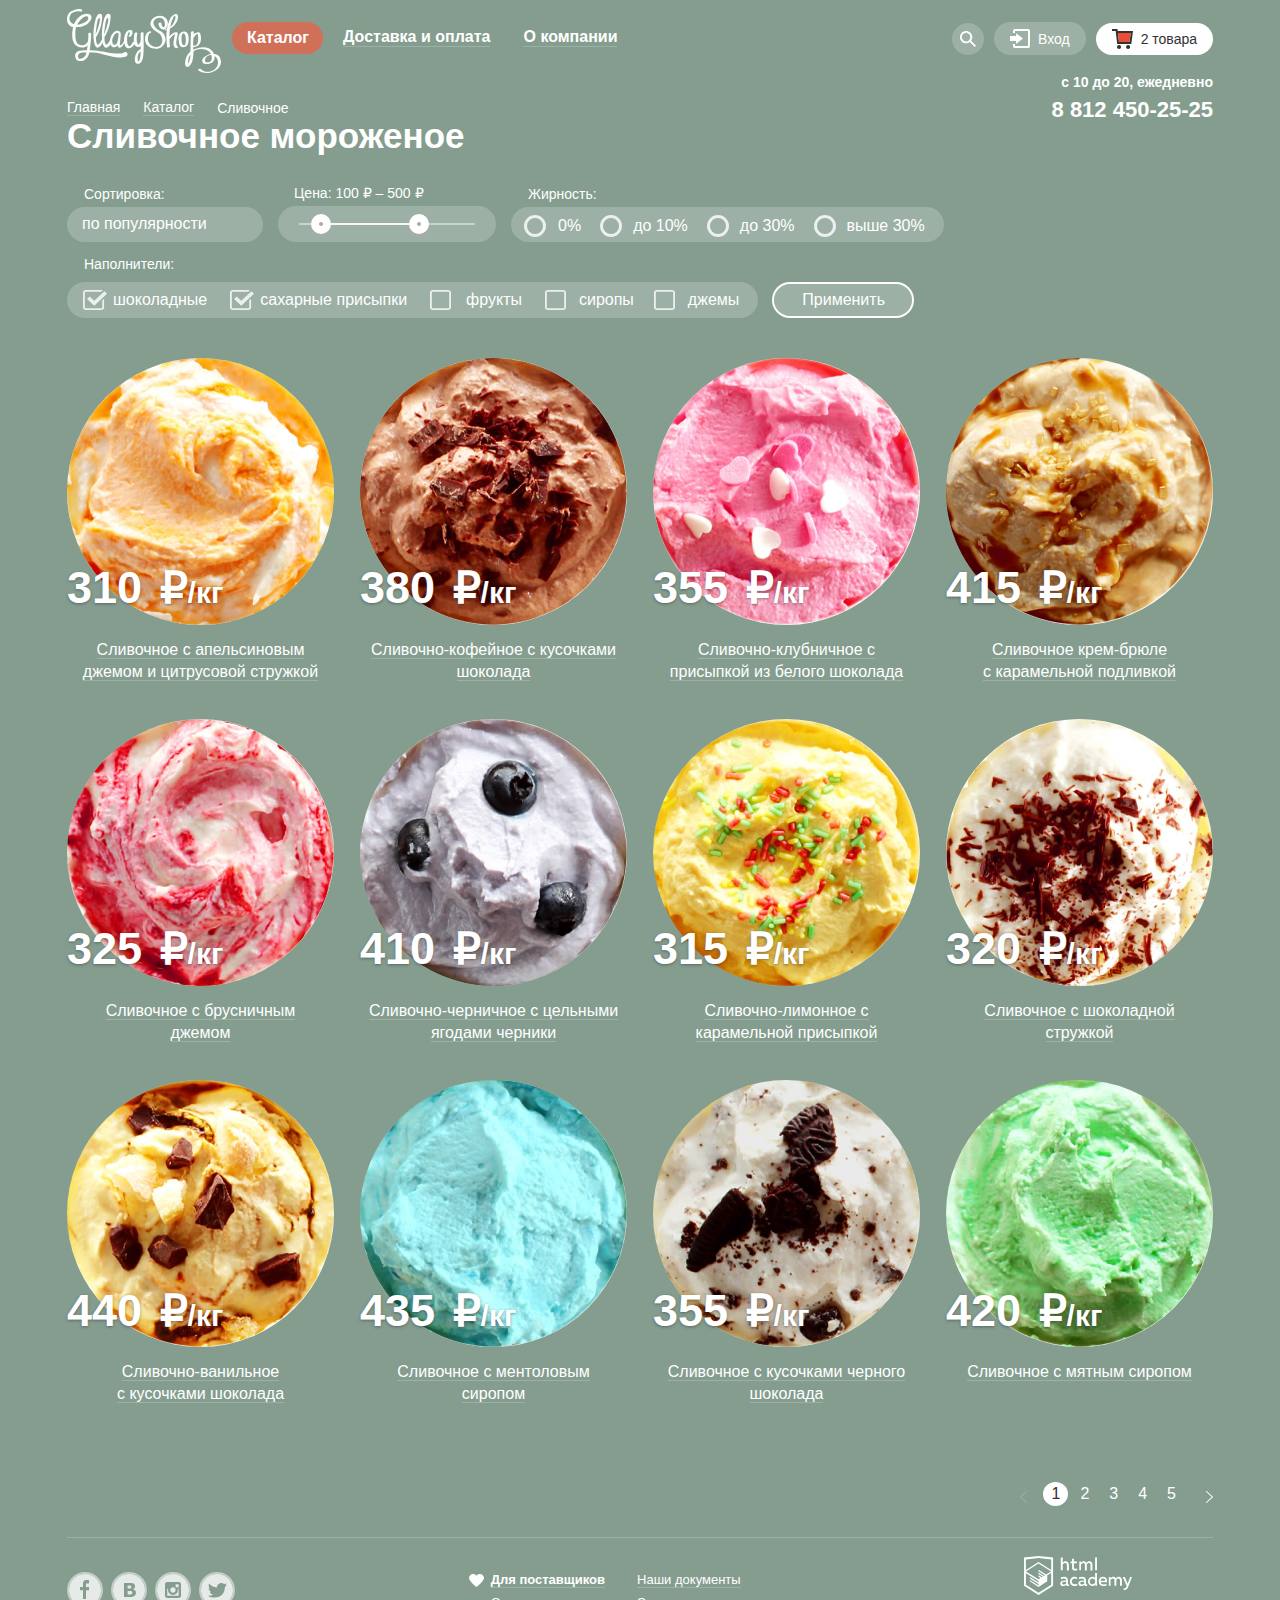
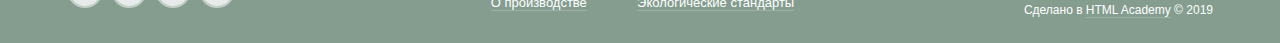
==== commit e297ad2c: "Исправил ошибки" ====
--- a/catalog.html
+++ b/catalog.html
@@ -16,7 +16,7 @@
     <div class="container">
       <div class="page-header__inner">
         <a class="header-logo" href="index.html">
-          <svg class="header-logo__img" width="154" height="64" viewBox="0 0 154 64" fill="none" xmlns="http://www.w3.org/2000/svg">
+          <svg class="header-logo__img" aria-hidden="true" focusable="false" width="154" height="64" viewBox="0 0 154 64" fill="none" xmlns="http://www.w3.org/2000/svg">
             <title>Gllacy Shop</title>
             <path d="M59.3411 43.1507C58.6031 43.0641 57.8564 43.196 57.1891 43.5308C57.1891 43.5308 54.1865 46.1093 39.3332 43.1404C28.4134 40.9523 22.7384 41.1783 22.7384 41.1783C22.7384 41.1783 24.57 28.3371 24.0695 24.7415C24.0466 24.4763 23.9242 24.2306 23.7281 24.0562C23.532 23.8818 23.2777 23.7923 23.0186 23.8067C21.9276 23.8067 21.267 24.2382 21.267 24.834C21.3606 27.2614 21.277 29.6926 21.0168 32.1072C20.5634 33.3829 19.7122 34.4692 18.5955 35.1974C17.4788 35.9256 16.1591 36.255 14.8413 36.1342C10.087 35.7952 9.08615 32.2819 8.66578 29.8883C8.2454 27.4947 8.00519 20.807 9.2563 18.0744C9.2563 18.0744 16.4227 18.3312 20.9267 14.3864C25.4308 10.4416 25.1505 7.03093 23.0186 5.57217C20.8867 4.11341 15.8922 4.37024 12.0588 7.96577C9.85781 9.93907 8.11968 12.3973 6.97426 15.1569C6.97426 15.1569 1.33923 13.9241 2.63038 7.88359C4.00161 1.57599 12.3991 2.31564 12.3991 2.31564C14.1507 2.66492 14.2307 2.82929 14.8113 2.23346C15.3918 1.63763 15.8122 0.0966821 13.0597 0.00422536C10.3072 -0.0882313 2.04986 1.30889 0.46845 6.93848C-1.22306 12.9276 1.89973 17.2114 6.09348 17.8792C6.09348 17.8792 3.80143 28.2549 6.63396 33.3914C7.41915 35.0146 8.65661 36.3617 10.1892 37.2616C11.7218 38.1615 13.4804 38.5736 15.2417 38.4457C16.8931 38.4457 19.8157 37.5005 20.6465 36.1342C20.6465 36.1342 20.2561 39.812 19.9258 41.1475C19.9258 41.1475 12.9796 41.055 10.8077 42.1748C7.11439 44.178 7.88508 48.8727 9.30635 50.5369C10.5074 51.9546 14.1207 52.7251 16.733 51.4615C18.2281 50.723 19.5196 49.6125 20.4898 48.2309C21.46 46.8494 22.0781 45.2407 22.288 43.5513C26.5142 43.3281 30.748 43.7998 34.8292 44.9485C41.0047 46.8387 49.6024 48.6056 52.1847 48.6056C54.767 48.6056 60.1918 47.8454 60.5221 45.6367C60.7023 44.178 60.1718 43.4178 59.3411 43.1507ZM15.8722 8.81843C15.8722 8.81843 19.1552 6.25019 20.7266 7.85277C21.0794 8.24335 21.2828 8.75163 21.2993 9.28397C21.3159 9.81632 21.1445 10.3369 20.8166 10.7497C20.156 11.6332 18.4145 14.4275 10.1471 15.8143C10.1471 15.8143 12.7494 11.1298 15.8722 8.81843ZM16.1425 48.7905C16.1425 48.7905 11.6084 51.328 11.138 47.8865C10.9562 47.1689 11.0201 46.409 11.3189 45.7339C11.6177 45.0588 12.1333 44.5096 12.7795 44.178C13.5702 43.7773 14.6511 43.274 19.3653 43.4486C19.3125 44.5462 18.9891 45.6121 18.4254 46.5464C17.8617 47.4807 17.0762 48.2528 16.1425 48.7905Z" fill="#FBFCFB"/>
             <path d="M73.6439 24.382C73.6439 26.7037 73.6439 29.0151 73.6439 31.3368C73.6439 31.3368 73.6439 31.419 73.6439 31.46C73.5647 32.3848 73.2694 33.2764 72.7831 34.0591C72.4757 34.6276 72.0763 35.1382 71.602 35.5692C71.0716 36.0418 70.7212 34.9837 70.5211 34.5419C69.1298 31.5525 69.8004 27.546 70.3409 24.4128C70.5911 22.9129 67.6285 23.3033 67.3983 24.6388C66.8584 27.3095 66.6732 30.043 66.8478 32.7647C66.5854 32.7859 66.3304 32.8637 66.0993 32.9929C65.8682 33.1221 65.6662 33.2999 65.5066 33.5146C64.9961 34.6344 63.5048 38.3532 61.6731 36.8636C60.352 35.8363 60.2118 33.0215 60.0717 31.4498C59.9123 29.2711 60.1916 27.082 60.8925 25.0189C60.8324 25.1935 62.0335 22.1116 62.5639 23.2622C62.7074 23.8105 62.7269 24.3852 62.6211 24.9424C62.5153 25.4997 62.2869 26.0248 61.9534 26.4777C60.382 27.6899 62.8242 28.1932 63.775 27.4536C65.5766 26.0667 66.7777 21.5877 63.705 21.0535C60.2319 20.4577 58.2601 24.0532 57.5294 26.9091C57.1421 28.5492 56.9738 30.2357 57.029 31.9223C56.5486 32.7853 54.9271 35.559 53.9763 36.0315C52.8553 36.6273 52.8753 35.7952 52.9153 35.261C52.9554 34.7269 53.4558 29.9705 53.726 26.7653C53.9629 25.4929 53.7871 24.1758 53.2256 23.0157C52.7952 22.1219 49.222 20.1187 46.0792 23.8786C44.3087 25.8622 43.2252 28.3898 42.9965 31.0697C42.7863 31.5011 42.5561 31.9634 42.2858 32.4668C40.7845 35.2919 38.8928 36.4835 38.2222 34.5214C37.5477 32.4775 37.2921 30.3125 37.4715 28.1624C39.8038 24.4569 41.5156 20.377 42.536 16.0917C44.0374 9.2499 43.7571 5.84954 42.9464 5.27426C42.1357 4.69897 38.6926 3.2813 36.6208 11.6949C35.0837 17.6814 34.5456 23.8919 35.0293 30.0629C34.7091 30.7615 34.3087 31.6039 33.7982 32.5593C32.2969 35.3843 30.4152 36.576 29.7346 34.6138C29.0736 32.567 28.8317 30.4021 29.024 28.2549C31.3562 24.5494 33.068 20.4695 34.0885 16.1841C35.6399 9.2499 35.3296 5.84954 34.5189 5.27426C33.7082 4.69897 30.2651 3.2813 28.2032 11.6949C26.1414 20.1084 25.731 29.2822 27.7028 35.446C27.7028 35.446 28.7838 38.9182 30.8056 38.6614C32.4771 38.4457 34.4688 36.7609 35.6399 33.6174C35.7723 34.2352 35.936 34.8456 36.1303 35.446C36.1303 35.446 37.2113 38.9182 39.2331 38.6614C40.6043 38.4868 42.2358 37.3054 43.3768 35.148C44.0874 37.028 45.6188 38.5792 47.5906 38.2299C50.263 37.7368 50.8134 36.2472 50.8134 36.2472C50.8134 36.2472 50.7634 38.6922 52.4749 38.6922C53.9963 38.6922 55.2074 37.7779 56.4084 35.446C56.8188 34.6549 57.059 34.1927 57.1891 33.9256C57.5395 36.1342 58.4303 38.0964 60.1918 38.8874C63.1945 40.2229 65.8169 37.6855 67.3582 35.1789C67.5558 35.7829 67.878 36.3361 68.303 36.8006C68.7279 37.2651 69.2455 37.63 69.8204 37.8704C70.4759 38.0818 71.1752 38.1045 71.8424 37.936C72.5095 37.7676 73.1188 37.4144 73.6038 36.915V40.5311C73.0551 40.5011 72.5114 40.6523 72.0524 40.9625C70.5201 42.253 69.3316 43.9212 68.5982 45.8112C67.8648 47.7013 67.6103 49.7513 67.8587 51.7697C67.9009 52.3158 68.0743 52.8426 68.3632 53.3032C68.6521 53.7638 69.0476 54.1438 69.5145 54.4093C69.9813 54.6749 70.5049 54.8176 71.0386 54.8249C71.5722 54.8321 72.0994 54.7037 72.5729 54.451C75.6757 53.0641 76.1461 48.2872 76.4063 45.3696C77.0369 38.3532 76.5464 31.0491 76.5464 24.0121C76.5464 22.7178 73.6439 23.3239 73.6439 24.382ZM30.2751 12.8763C30.9657 10.1539 31.6063 9.06498 32.2769 9.06498C32.9475 9.06498 33.2077 9.79436 32.7373 12.1469C31.8645 16.659 30.491 21.0536 28.6436 25.2449C28.6436 25.2449 29.5845 15.6089 30.2751 12.8763ZM38.7026 12.8763C39.3932 10.1539 40.0338 9.06498 40.6544 9.06498C41.2749 9.06498 41.5952 9.79436 41.1248 12.1469C40.6544 14.4994 39.123 21.0022 37.0311 25.2449C37.0311 25.2449 38.032 15.6089 38.7026 12.8763ZM51.5741 25.6866C51.4941 26.2825 51.1137 30.0937 50.5732 32.1483C50.0327 34.2029 49.6624 34.9323 48.041 35.6411C46.4195 36.35 45.5988 34.1824 45.5988 34.1824C44.4478 30.895 45.9891 28.0186 47.2703 26.0462C48.5514 24.0738 49.8426 23.8991 50.5832 23.9916C50.7568 24.036 50.9201 24.1152 51.0638 24.2244C51.2076 24.3337 51.3289 24.4709 51.4209 24.6284C51.513 24.7858 51.5739 24.9603 51.6001 25.1418C51.6264 25.3234 51.6176 25.5086 51.5741 25.6866ZM73.5638 44.178C73.6242 46.9398 73.0839 49.6807 71.9824 52.2012C71.2817 52.345 70.9815 52.0779 70.7413 50.9273C70.5761 49.8209 70.5761 48.6951 70.7413 47.5886C71.0686 45.5562 72.0479 43.6942 73.5237 42.298C73.5738 42.9452 73.5738 43.5719 73.5638 44.178Z" fill="#FBFCFB"/>
@@ -30,25 +30,23 @@
           <ul class="menu">
             <li class="menu__item">
               <a href="catalog.html" class="menu__link menu__link--active"><span class="base-link">Каталог</span></a>
-              <div class="dropdown">
-                <ul class="dropdown__list">
-                  <li class="dropdown__title">
-                    Новинки
-                  </li>
-                  <li class="dropdown__item">
-                    <a href="catalog.html" class="dropdown__link">Сливочное</a>
-                  </li>
-                  <li class="dropdown__item">
-                    <a href="#" class="dropdown__link">Щербеты</a>
-                  </li>
-                  <li class="dropdown__item">
-                    <a href="#" class="dropdown__link">Фруктовый лед</a>
-                  </li>
-                  <li class="dropdown__item">
-                    <a href="#" class="dropdown__link">Мелорин</a>
-                  </li>
-                </ul>
-              </div>
+              <ul class="dropdown">
+                <li class="dropdown__item">
+                  <a href="#" class="dropdown__link dropdown__link--head">Новинки</a>
+                </li>
+                <li class="dropdown__item">
+                  <a href="catalog.html" class="dropdown__link dropdown__link--current">Сливочное</a>
+                </li>
+                <li class="dropdown__item">
+                  <a href="#" class="dropdown__link">Щербеты</a>
+                </li>
+                <li class="dropdown__item">
+                  <a href="#" class="dropdown__link">Фруктовый лед</a>
+                </li>
+                <li class="dropdown__item">
+                  <a href="#" class="dropdown__link">Мелорин</a>
+                </li>
+              </ul>
             </li>
             <li class="menu__item">
               <a href="#" class="menu__link"><span class="base-link">Доставка и оплата</span></a>
@@ -61,7 +59,7 @@
 
         <div class="user-nav">
           <button class="btn user-nav__btn user-nav__btn--search">
-            <svg width="16" height="16" viewBox="0 0 16 16" fill="none" xmlns="http://www.w3.org/2000/svg">
+            <svg aria-hidden="true" focusable="false" width="16" height="16" viewBox="0 0 16 16" fill="none" xmlns="http://www.w3.org/2000/svg">
               <path d="M16 14.6652L11.0785 9.73294C11.9827 8.48188 12.3826 6.93501 12.1984 5.40134C12.0141 3.86767 11.2594 2.4601 10.0848 1.45982C8.91022 0.45954 7.40233 -0.0598191 5.86234 0.00548954C4.32234 0.0707982 2.86363 0.715967 1.77757 1.81212C0.691516 2.90827 0.0580813 4.3747 0.0038002 5.91849C-0.050481 7.46228 0.478388 8.96976 1.48476 10.1398C2.49113 11.3098 3.90092 12.0563 5.43251 12.2301C6.96409 12.4039 8.50472 11.9922 9.74663 11.0772L14.6586 16L16 14.6652ZM6.08152 10.3767C5.24079 10.3767 4.41895 10.1268 3.71991 9.65874C3.02087 9.19063 2.47604 8.5253 2.15431 7.74687C1.83258 6.96844 1.7484 6.11188 1.91241 5.28551C2.07643 4.45913 2.48128 3.70006 3.07576 3.10427C3.67024 2.50849 4.42766 2.10276 5.25223 1.93838C6.0768 1.77401 6.93149 1.85837 7.70822 2.1808C8.48495 2.50324 9.14883 3.04927 9.61591 3.74983C10.083 4.4504 10.3323 5.27404 10.3323 6.11661C10.3298 7.24568 9.88115 8.3278 9.08451 9.12618C8.28788 9.92456 7.20813 10.3742 6.08152 10.3767Z" fill="white"/>
             </svg>
             <span class="visually-hidden">Поиск</span>
@@ -101,7 +99,7 @@
               <ul class="popup-cart__list">
                 <li class="popup-cart__item">
                   <div class="popup-cart__cross">
-                    <svg width="11" height="11" viewBox="0 0 11 11" fill="none" xmlns="http://www.w3.org/2000/svg">
+                    <svg aria-hidden="true" focusable="false" width="11" height="11" viewBox="0 0 11 11" fill="none" xmlns="http://www.w3.org/2000/svg">
                       <path d="M11 0.712591L10.2874 0L5.5 4.78741L0.712591 0L0 0.712591L4.78741 5.5L0 10.2874L0.712591 11L5.5 6.21259L10.2874 11L11 10.2874L6.21259 5.5L11 0.712591Z" fill="#2C2829"/>
                     </svg>
                   </div>
@@ -112,7 +110,7 @@
                 </li>
                 <li class="popup-cart__item">
                   <div class="popup-cart__cross">
-                    <svg width="11" height="11" viewBox="0 0 11 11" fill="none" xmlns="http://www.w3.org/2000/svg">
+                    <svg aria-hidden="true" focusable="false" width="11" height="11" viewBox="0 0 11 11" fill="none" xmlns="http://www.w3.org/2000/svg">
                       <path d="M11 0.712591L10.2874 0L5.5 4.78741L0.712591 0L0 0.712591L4.78741 5.5L0 10.2874L0.712591 11L5.5 6.21259L10.2874 11L11 10.2874L6.21259 5.5L11 0.712591Z" fill="#2C2829"/>
                     </svg>
                   </div>
@@ -129,7 +127,7 @@
             </form>
           </div>
           <button class=" btn user-nav__btn user-nav__btn--active user-nav__btn--cart">
-            <svg width="21" height="20" viewBox="0 0 21 20" fill="none" xmlns="http://www.w3.org/2000/svg">
+            <svg aria-hidden="true" focusable="false" width="21" height="20" viewBox="0 0 21 20" fill="none" xmlns="http://www.w3.org/2000/svg">
               <path d="M7.03359 20C8.14664 20 9.04894 19.1046 9.04894 18C9.04894 16.8954 8.14664 16 7.03359 16C5.92054 16 5.01823 16.8954 5.01823 18C5.01823 19.1046 5.92054 20 7.03359 20Z" fill="white"/>
               <path d="M16.1027 20C17.2157 20 18.118 19.1046 18.118 18C18.118 16.8954 17.2157 16 16.1027 16C14.9896 16 14.0873 16.8954 14.0873 18C14.0873 19.1046 14.9896 20 16.1027 20Z" fill="white"/>
               <path d="M5.70345 2L5.46161 0H0V2H3.66795L5.17946 15H19.2869L21 2H5.70345ZM17.5034 13H6.97313L5.96545 4H18.6924L17.5034 13Z" fill="white"/>
@@ -251,118 +249,142 @@
           <h2 class="visually-hidden">Каталог товаров</h2>
           <ul class="products__list">
             <li class="products__item">
-              <div class="products__wrapper">
-                <img class="products__img" src="img/products/product1.jpg" alt="Сливочное с апельсиновым джемом и цитрусовой стружкой" width="267" height="267">
-              <p class="products__price">310 <span class="currency">₽</span><span class="unit">/кг</span></p>
-              <a class="products__link" href="#"><span class="base-link">Сливочное с апельсиновым <br>
-                джемом и цитрусовой стружкой</span></a>
-              <button class="btn products__btn">Быстрый просмотр</button>
-              </div>
-            </li>
-            <li class="products__item">
-              <div class="products__wrapper">
-                <img class="products__img" src="img/products/product2.jpg" alt="Сливочно-кофейное с кусочками шоколада" width="267" height="267">
-              <p class="products__price">380 <span class="currency">₽</span><span class="unit">/кг</span></p>
-              <a class="products__link" href="#"><span class="base-link">Сливочно-кофейное с кусочками <br>
-                шоколада</span></a>
-              <button class="btn products__btn">Быстрый просмотр</button>
-              </div>
-            </li>
-            <li class="products__item">
-              <div class="products__wrapper">
-                <img class="products__img" src="img/products/product3.jpg" alt="Сливочно-клубничное с присыпкой из белого шоколада" width="267" height="267">
-              <p class="products__price">355 <span class="currency">₽</span><span class="unit">/кг</span></p>
-              <a class="products__link" href="#"><span class="base-link">Сливочно-клубничное с <br>
-                присыпкой из белого шоколада</span></a>
-              <button class="btn products__btn">Быстрый просмотр</button>
-              </div>
-            </li>
-            <li class="products__item">
-              <div class="products__wrapper">
-                <img class="products__img" src="img/products/product4.jpg" alt="Сливочное крем-брюле с карамельной подливкой" width="267" height="267">
-              <p class="products__price">415 <span class="currency">₽</span><span class="unit">/кг</span></p>
-              <a class="products__link" href="#"><span class="base-link">Сливочное крем-брюле <br>
-                с карамельной подливкой</span></a>
-              <button class="btn products__btn">Быстрый просмотр</button>
-              </div>
-            </li>
-            <li class="products__item">
-             <div class="products__wrapper">
-              <img class="products__img" src="img/products/product5.jpg" alt="Сливочное с брусничным джемом" width="267" height="267">
-              <p class="products__price">325 <span class="currency">₽</span><span class="unit">/кг</span></p>
-              <a class="products__link" href="#"><span class="base-link">Сливочное с брусничным <br>
-                джемом</span></a>
-              <button class="btn products__btn">Быстрый просмотр</button>
-             </div>
-            </li>
-            <li class="products__item">
-              <div class="products__wrapper">
-                <img class="products__img" src="img/products/product6.jpg" alt="Сливочно-черничное с цельными ягодами черники " width="267" height="267">
-              <p class="products__price">410 <span class="currency">₽</span><span class="unit">/кг</span></p>
-              <a class="products__link" href="#"><span class="base-link">Сливочно-черничное с цельными <br>
-                ягодами черники</span></a>
-              <button class="btn products__btn">Быстрый просмотр</button>
-              </div>
-            </li>
-            <li class="products__item">
-              <div class="products__wrapper">
-                <img class="products__img" src="img/products/product7.jpg" alt="Сливочно-лимонное с карамельной присыпкой" width="267" height="267">
-              <p class="products__price">315 <span class="currency">₽</span><span class="unit">/кг</span></p>
-              <a class="products__link" href="#"><span class="base-link">Сливочно-лимонное с <br>
-                карамельной присыпкой</span></a>
-              <button class="btn products__btn">Быстрый просмотр</button>
-              </div>
-            </li>
-            <li class="products__item">
-              <div class="products__wrapper">
-                <img class="products__img" src="img/products/product8.jpg" alt="Сливочное с шоколадной стружкой" width="267" height="267">
-              <p class="products__price">320 <span class="currency">₽</span><span class="unit">/кг</span></p>
-              <a class="products__link" href="#"><span class="base-link">Сливочное с шоколадной <br>
-                стружкой</span></a>
-              <button class="btn products__btn">Быстрый просмотр</button>
-              </div>
-            </li>
-            <li class="products__item">
-              <div class="products__wrapper">
-                <img class="products__img" src="img/products/product9.jpg" alt="Сливочно-ванильное с кусочками шоколада" width="267" height="267">
-              <p class="products__price">440 <span class="currency">₽</span><span class="unit">/кг</span></p>
-              <a class="products__link" href="#"><span class="base-link">Сливочно-ванильное <br>
-                с кусочками шоколада</span></a>
-              <button class="btn products__btn">Быстрый просмотр</button>
-              </div>
-            </li>
-            <li class="products__item">
-              <div class="products__wrapper">
-                <img class="products__img" src="img/products/product10.jpg" alt="Сливочноe с ментоловым сиропом" width="267" height="267">
-              <p class="products__price">435 <span class="currency">₽</span><span class="unit">/кг</span></p>
-              <a class="products__link" href="#"><span class="base-link">Сливочноe с ментоловым <br>
-                сиропом</span></a>
-              <button class="btn products__btn">Быстрый просмотр</button>
-              </div>
-            </li>
-            <li class="products__item">
-              <div class="products__wrapper">
-                <img class="products__img" src="img/products/product11.jpg" alt="Сливочное с кусочками черного шоколада" width="267" height="267">
-              <p class="products__price">355 <span class="currency">₽</span><span class="unit">/кг</span></p>
-              <a class="products__link" href="#"><span class="base-link">Сливочное с кусочками черного <br>
-                шоколада</span></a>
-              <button class="btn products__btn">Быстрый просмотр</button>
-              </div>
-            </li>
-            <li class="products__item">
-              <div class="products__wrapper">
-                <img class="products__img" src="img/products/product12.jpg" alt="Сливочное с мятным сиропом" width="267" height="267">
-              <p class="products__price">420 <span class="currency">₽</span><span class="unit">/кг</span></p>
-              <a class="products__link" href="#"><span class="base-link">Сливочное с мятным сиропом</span></a>
-              <button class="btn products__btn">Быстрый просмотр</button>
-              </div>
+              <div class="products__content">
+                <img class="products__img" src="img/products/product1.jpg" alt="" width="267" height="267">
+                <p class="products__price" aria-label="Цена">310 <span class="currency">₽</span><span class="unit">/кг</span></p>
+              </div>
+              <h3 class="products__title" aria-label="Сливочное с апельсиновым джемом и цитрусовой стружкой">
+                <a class="base-link products__link" href="#" aria-label="Перейти на страницу товара">Сливочное с апельсиновым <br>
+                  джемом и цитрусовой стружкой</a>
+              </h3>
+              <button class="btn products__btn" aria-label="Открыть окно просмотра товара">Быстрый просмотр</button>
+            </li>
+            <li class="products__item">
+              <div class="products__content">
+                <img class="products__img" src="img/products/product2.jpg" alt="" width="267" height="267">
+                <p class="products__price" aria-label="Цена">380 <span class="currency">₽</span><span class="unit">/кг</span></p>
+              </div>
+              <h3 class="products__title" aria-label="Сливочно-кофейное с кусочками шоколада">
+                <a class="base-link products__link" href="#" aria-label="Перейти на страницу товара">Сливочно-кофейное с кусочками
+                  <br> шоколада</a>
+              </h3>
+              <button class="btn products__btn" aria-label="Открыть окно просмотра товара">Быстрый просмотр</button>
+            </li>
+            <li class="products__item">
+              <div class="products__content">
+                <img class="products__img" src="img/products/product3.jpg" alt="" width="267" height="267">
+                <p class="products__price" aria-label="Цена">355 <span class="currency">₽</span><span class="unit">/кг</span></p>
+              </div>
+              <h3 class="products__title" aria-label="Сливочно-клубничное с присыпкой из белого шоколада">
+                <a class="base-link products__link" href="#" aria-label="Перейти на страницу товара">Сливочно-клубничное с
+                  <br> присыпкой из белого шоколада</a>
+              </h3>
+              <button class="btn products__btn" aria-label="Открыть окно просмотра товара">Быстрый просмотр</button>
+            </li>
+            <li class="products__item">
+              <div class="products__content">
+                <img class="products__img" src="img/products/product4.jpg" alt="" width="267" height="267">
+                <p class="products__price" aria-label="Цена">415 <span class="currency">₽</span><span class="unit">/кг</span></p>
+              </div>
+              <h3 class="products__title" aria-label="Сливочное крем-брюле с карамельной подливкой">
+                <a class="base-link products__link" href="#" aria-label="Перейти на страницу товара">Сливочное крем-брюле
+                  <br> с карамельной подливкой</a>
+              </h3>
+              <button class="btn products__btn" aria-label="Открыть окно просмотра товара">Быстрый просмотр</button>
+            </li>
+            <li class="products__item">
+              <div class="products__content">
+                <img class="products__img" src="img/products/product5.jpg" a lt="" width="267" height="267">
+                <p class="products__price" aria-label="Цена">325 <span class="currency">₽</span><span class="unit">/кг</span></p>
+              </div>
+              <h3 class="products__title" aria-label="Сливочное с брусничным джемом">
+                <a class="base-link products__link" href="#" aria-label="Перейти на страницу товара">Сливочное с брусничным
+                  <br> джемом</a>
+              </h3>
+              <button class="btn products__btn" aria-label="Открыть окно просмотра товара">Быстрый просмотр</button>
+            </li>
+            <li class="products__item">
+              <div class="products__content">
+                <img class="products__img" src="img/products/product6.jpg" alt="" width="267" height="267">
+                <p class="products__price" aria-label="Цена">410 <span class="currency">₽</span><span class="unit">/кг</span></p>
+              </div>
+              <h3 class="products__title" aria-label="Сливочно-черничное с цельными ягодами черники ">
+                <a class="base-link products__link" href="#" aria-label="Перейти на страницу товара">Сливочно-черничное с цельными
+                  <br> ягодами черники </a>
+              </h3>
+              <button class="btn products__btn" aria-label="Открыть окно просмотра товара">Быстрый просмотр</button>
+            </li>
+            <li class="products__item">
+              <div class="products__content">
+                <img class="products__img" src="img/products/product7.jpg" alt="" width="267" height="267">
+                <p class="products__price" aria-label="Цена">315 <span class="currency">₽</span><span class="unit">/кг</span></p>
+              </div>
+              <h3 class="products__title" aria-label="Сливочно-лимонное с карамельной присыпкой">
+                <a class="base-link products__link" href="#" aria-label="Перейти на страницу товара">Сливочно-лимонное с
+                  <br> карамельной присыпкой</a>
+              </h3>
+              <button class="btn products__btn" aria-label="Открыть окно просмотра товара">Быстрый просмотр</button>
+            </li>
+            <li class="products__item">
+              <div class="products__content">
+                <img class="products__img" src="img/products/product8.jpg" alt="" width="267" height="267">
+                <p class="products__price" aria-label="Цена">320 <span class="currency">₽</span><span class="unit">/кг</span></p>
+              </div>
+              <h3 class="products__title" aria-label="Сливочное с шоколадной стружкой">
+                <a class="base-link products__link" href="#" aria-label="Перейти на страницу товара">Сливочное с шоколадной
+                  <br> стружкой</a>
+              </h3>
+              <button class="btn products__btn" aria-label="Открыть окно просмотра товара">Быстрый просмотр</button>
+            </li>
+            <li class="products__item">
+              <div class="products__content">
+                <img class="products__img" src="img/products/product9.jpg" alt="" width="267" height="267">
+                <p class="products__price" aria-label="Цена">440 <span class="currency">₽</span><span class="unit">/кг</span>
+              </div>
+              <h3 class="products__title" aria-label="Сливочно-ванильное с кусочками шоколада">
+                <a class="base-link products__link" href="#" aria-label="Перейти на страницу товара">Сливочно-ванильное
+                  <br> с кусочками шоколада</a>
+              </h3>
+              <button class="btn products__btn" aria-label="Открыть окно просмотра товара">Быстрый просмотр</button>
+            </li>
+            <li class="products__item">
+              <div class="products__content">
+                <img class="products__img" src="img/products/product10.jpg" alt="" width="267" height="267">
+                <p class="products__price" aria-label="Цена">435 <span class="currency">₽</span><span class="unit">/кг</span></p>
+              </div>
+              <h3 class="products__title" aria-label="Сливочноe с ментоловым сиропом">
+                <a class="base-link products__link" href="#" aria-label="Перейти на страницу товара">Сливочноe с ментоловым
+                  <br> сиропом</a>
+              </h3>
+              <button class="btn products__btn" aria-label="Открыть окно просмотра товара">Быстрый просмотр</button>
+            </li>
+            <li class="products__item">
+              <div class="products__content">
+                <img class="products__img" src="img/products/product11.jpg" alt="" width="267" height="267">
+                <p class="products__price" aria-label="Цена">355 <span class="currency">₽</span><span class="unit">/кг</span></p>
+              </div>
+              <h3 class="products__title" aria-label="Сливочное с кусочками черного шоколада">
+                <a class="base-link products__link" href="#" aria-label="Перейти на страницу товара">Сливочное с кусочками черного
+                  <br> шоколада</a>
+              </h3>
+              <button class="btn products__btn" aria-label="Открыть окно просмотра товара">Быстрый просмотр</button>
+            </li>
+            <li class="products__item">
+              <div class="products__content">
+                <img class="products__img" src="img/products/product12.jpg" alt="" width="267" height="267">
+                <p class="products__price" aria-label="Цена">420 <span class="currency">₽</span><span class="unit">/кг</span></p>
+              </div>
+              <h3 class="products__title" aria-label="Сливочное с мятным сиропом">
+                <a class="base-link products__link" href="#" aria-label="Перейти на страницу товара">Сливочное с мятным сиропом</a>
+              </h3>
+              <button class="btn products__btn" aria-label="Открыть окно просмотра товара">Быстрый просмотр</button>
             </li>
           </ul>
         </section>
 
         <section class="pagination">
           <button class="btn pagination__btn pagination__btn--prev" disabled>
-            <svg width="7" height="12" viewBox="0 0 7 12" fill="white" xmlns="http://www.w3.org/2000/svg">
+            <svg aria-hidden="true" focusable="false" width="7" height="12" viewBox="0 0 7 12" fill="white" xmlns="http://www.w3.org/2000/svg">
               <path d="M0.158889 6.34088L6.06761 11.8509C6.1703 11.9461 6.30937 11.9996 6.45436 11.9996C6.59934 11.9996 6.73841 11.9461 6.84111 11.8509C6.89146 11.8044 6.93142 11.7491 6.95869 11.6882C6.98596 11.6272 7 11.5619 7 11.4959C7 11.4299 6.98596 11.3645 6.95869 11.3036C6.93142 11.2427 6.89146 11.1874 6.84111 11.1409L1.3084 6.00088L6.84111 0.830881C6.89146 0.7844 6.93142 0.729098 6.95869 0.668169C6.98596 0.60724 7 0.541887 7 0.475882C7 0.409876 6.98596 0.344522 6.95869 0.283593C6.93142 0.222664 6.89146 0.167362 6.84111 0.120881C6.73357 0.0360642 6.59506 -0.0069141 6.45436 0.000881243C6.38391 8.20699e-05 6.31406 0.0130149 6.2493 0.038848C6.18454 0.0646811 6.12631 0.102843 6.07835 0.150881L0.158889 5.63088C0.108542 5.67736 0.068581 5.73266 0.0413102 5.79359C0.0140395 5.85452 -5.31509e-07 5.91988 -5.25739e-07 5.98588C-5.19968e-07 6.05189 0.0140395 6.11724 0.0413103 6.17817C0.0685811 6.2391 0.108542 6.2944 0.158889 6.34088Z" fill="white"/>
             </svg>
           </button>
@@ -385,7 +407,7 @@
           </ul>
 
           <button class="btn pagination__btn pagination__btn--next">
-            <svg width="7" height="12" viewBox="0 0 7 12" fill="white" xmlns="http://www.w3.org/2000/svg">
+            <svg aria-hidden="true" focusable="false" width="7" height="12" viewBox="0 0 7 12" fill="white" xmlns="http://www.w3.org/2000/svg">
               <path d="M6.84111 5.65875L0.932395 0.148752C0.829699 0.05349 0.690626 0 0.545642 0C0.400659 0 0.261586 0.05349 0.15889 0.148752C0.108543 0.195234 0.0685817 0.250534 0.041311 0.311464C0.0140403 0.372393 0 0.437746 0 0.503752C0 0.569758 0.0140403 0.635111 0.041311 0.69604C0.0685817 0.75697 0.108543 0.812271 0.15889 0.858752L5.6916 5.99875L0.15889 11.1688C0.108543 11.2152 0.0685817 11.2705 0.041311 11.3315C0.0140403 11.3924 0 11.4577 0 11.5238C0 11.5898 0.0140403 11.6551 0.041311 11.716C0.0685817 11.777 0.108543 11.8323 0.15889 11.8788C0.266426 11.9636 0.404942 12.0065 0.545642 11.9988C0.616091 11.9996 0.68594 11.9866 0.750698 11.9608C0.815455 11.935 0.873688 11.8968 0.921651 11.8488L6.84111 6.36875C6.89146 6.32227 6.93142 6.26697 6.95869 6.20604C6.98596 6.14511 7 6.07976 7 6.01375C7 5.94775 6.98596 5.88239 6.95869 5.82146C6.93142 5.76053 6.89146 5.70523 6.84111 5.65875Z" fill="white"/>
             </svg>
           </button>
@@ -400,7 +422,7 @@
             <ul class="social__list">
               <li class="social__item">
                 <a class="social__link" href="#">
-                  <svg width="32" height="32" viewBox="0 0 32 32" fill="none" xmlns="http://www.w3.org/2000/svg">
+                  <svg class="social__img" aria-label="Facebook" role="img" width="32" height="32" viewBox="0 0 32 32" fill="none" xmlns="http://www.w3.org/2000/svg">
                     <title>Facebook</title>
                     <path d="M16 0C12.8355 0 9.74207 0.938384 7.11088 2.69649C4.4797 4.45459 2.42894 6.95345 1.21793 9.87706C0.0069325 12.8007 -0.309921 16.0177 0.307443 19.1214C0.924806 22.2251 2.44866 25.0761 4.6863 27.3137C6.92394 29.5513 9.77487 31.0752 12.8786 31.6926C15.9823 32.3099 19.1993 31.9931 22.1229 30.7821C25.0466 29.5711 27.5454 27.5203 29.3035 24.8891C31.0616 22.2579 32 19.1645 32 16C32 11.7565 30.3143 7.68687 27.3137 4.68629C24.3131 1.68571 20.2435 0 16 0ZM20.06 9.45H17V12.9H20V16.34H17V25H14V16.34H11V12.9H14V9.45C13.9449 8.59575 14.2291 7.75426 14.7908 7.1083C15.3525 6.46234 16.1464 6.06407 17 6H20V9.45H20.06Z" fill="white" fill-opacity="0.8"/>
                     </svg>
@@ -408,7 +430,7 @@
               </li>
               <li class="social__item">
                 <a class="social__link" href="#">
-                  <svg width="32" height="32" viewBox="0 0 32 32" fill="none" xmlns="http://www.w3.org/2000/svg">
+                  <svg class="social__img" aria-label="Facebook" role="img" width="32" height="32" viewBox="0 0 32 32" fill="none" xmlns="http://www.w3.org/2000/svg">
                     <title>VK</title>
                     <path d="M16.64 14.49C16.9652 14.4904 17.2875 14.4293 17.59 14.31C17.8645 14.2077 18.0922 14.0085 18.23 13.75C18.3343 13.4964 18.3854 13.2241 18.38 12.95C18.376 12.7057 18.3143 12.4659 18.2 12.25C18.0714 12.0066 17.8523 11.8235 17.59 11.74C17.2687 11.627 16.9306 11.5695 16.59 11.57H14.59V14.57H15.16C15.75 14.52 16.24 14.51 16.64 14.49Z" fill="white" fill-opacity="0.8"/>
                     <path d="M18.12 17.08C17.751 17.0101 17.3752 16.9832 17 17H14.61V20.5H17.06C17.4757 20.4953 17.8865 20.4104 18.27 20.25C18.591 20.1392 18.8632 19.9199 19.04 19.63C19.1865 19.3527 19.2621 19.0436 19.26 18.73C19.2753 18.3782 19.1848 18.0298 19 17.73C18.7922 17.4167 18.4806 17.1865 18.12 17.08Z" fill="white" fill-opacity="0.8"/>
@@ -418,7 +440,7 @@
               </li>
               <li class="social__item">
                 <a class="social__link" href="#">
-                  <svg width="32" height="32" viewBox="0 0 32 32" fill="none" xmlns="http://www.w3.org/2000/svg">
+                  <svg class="social__img" aria-label="Facebook" role="img" width="32" height="32" viewBox="0 0 32 32" fill="none" xmlns="http://www.w3.org/2000/svg">
                     <title>Instagram</title>
                     <g fill-opacity="0.8">
                     <path d="M20.92 16C20.92 17.3155 20.3974 18.5771 19.4673 19.5072C18.5371 20.4374 17.2755 20.96 15.96 20.96C14.6445 20.96 13.3829 20.4374 12.4528 19.5072C11.5226 18.5771 11 17.3155 11 16C11.001 15.6158 11.048 15.233 11.14 14.86H10.24V21.7H21.64V14.86H20.74C20.8406 15.2325 20.901 15.6147 20.92 16Z" fill="white"/>
@@ -431,7 +453,7 @@
               </li>
               <li class="social__item">
                 <a class="social__link" href="#">
-                  <svg width="32" height="32" viewBox="0 0 32 32" fill="none" xmlns="http://www.w3.org/2000/svg">
+                  <svg class="social__img" aria-label="Facebook" role="img" width="32" height="32" viewBox="0 0 32 32" fill="none" xmlns="http://www.w3.org/2000/svg">
                     <title>Twitter</title>
                     <path d="M16 0C12.8355 0 9.74207 0.938384 7.11088 2.69649C4.4797 4.45459 2.42894 6.95345 1.21793 9.87706C0.0069325 12.8007 -0.309921 16.0177 0.307443 19.1214C0.924806 22.2251 2.44866 25.0761 4.6863 27.3137C6.92394 29.5513 9.77487 31.0752 12.8786 31.6926C15.9823 32.3099 19.1993 31.9931 22.1229 30.7821C25.0466 29.5711 27.5454 27.5203 29.3035 24.8891C31.0616 22.2579 32 19.1645 32 16C32 11.7565 30.3143 7.68687 27.3137 4.68629C24.3131 1.68571 20.2435 0 16 0ZM23.94 12.81C23.69 19.33 20.48 23.64 12.94 23.51H12.46C12.01 23.51 7.91001 23.07 7.11001 21.69C8.8989 21.9555 10.7228 21.5494 12.23 20.55C11.18 20.26 9.31001 20.09 8.98001 17.7C9.39279 17.8642 9.84415 17.9058 10.28 17.82C9.00001 17 7.53001 16.3 7.61001 14.17C8.02796 14.4893 8.54454 14.652 9.07001 14.63C8.30001 14.4 6.92001 11.39 8.07001 9.85C10.07 11.64 12.14 13.33 15.87 13.49C16.1 11.28 17.11 9.79 19.04 9.17C19.7375 8.93332 20.4908 8.91568 21.1986 9.11946C21.9065 9.32323 22.5351 9.73867 23 10.31C23.74 10.08 24.45 9.84 25.19 9.62C25.1758 9.95711 25.0846 10.2865 24.9234 10.5829C24.7622 10.8793 24.5353 11.1349 24.26 11.33C24.5167 11.3601 24.7768 11.3336 25.0221 11.2524C25.2674 11.1712 25.492 11.0372 25.68 10.86C25.5628 11.2985 25.3443 11.7034 25.0421 12.0421C24.7399 12.3808 24.3624 12.6438 23.94 12.81Z" fill="white" fill-opacity="0.8"/>
                     </svg>
@@ -460,7 +482,7 @@
 
           <div class="copyright">
             <a class="copyright__logo" href="https://htmlacademy.ru/intensive/htmlcss">
-              <svg width="108" height="39" viewBox="0 0 108 39" fill="none" xmlns="http://www.w3.org/2000/svg">
+              <svg aria-hidden="true" focusable="false" width="108" height="39" viewBox="0 0 108 39" fill="none" xmlns="http://www.w3.org/2000/svg">
                   <title>HTML Academy</title>
                   <path d="M44.582 28.426C44.7698 28.4144 44.9553 28.3771 45.134 28.3151V29.7263C44.7564 29.8745 44.3566 29.9496 43.9538 29.948C43.6117 29.9839 43.2676 29.9061 42.9692 29.7255C42.6707 29.5448 42.4327 29.2703 42.2882 28.94C41.3994 29.6974 40.2878 30.1005 39.1473 30.0791C37.6339 30.0791 36.2348 29.2021 36.2348 27.3776C36.2348 25.1197 38.2145 24.4241 39.9468 24.4241C40.6765 24.4355 41.4034 24.5233 42.1169 24.6862V24.3737C42.1169 23.275 41.3554 22.4988 39.9277 22.4988C38.894 22.5023 37.8726 22.7358 36.9296 23.1843V21.3699C37.9559 20.9951 39.0325 20.7977 40.1181 20.7852C42.4785 20.7852 43.9253 21.9747 43.9253 24.6459V27.8111C43.912 27.962 43.9555 28.1123 44.0465 28.2294C44.1374 28.3465 44.2683 28.4207 44.4107 28.436C44.4679 28.4427 44.5258 28.4393 44.582 28.426ZM38.1479 27.2163C38.177 27.5946 38.3467 27.9451 38.6198 28.1908C38.8929 28.4366 39.247 28.5574 39.6041 28.5268H39.7088C40.6057 28.5405 41.4713 28.1782 42.1169 27.5187V25.9966C41.522 25.8626 40.9165 25.7883 40.3084 25.7749C39.2615 25.7749 38.1479 26.1277 38.1479 27.2365V27.2163Z" fill="white"/>
                   <path d="M50.5022 20.7651C51.4002 20.7443 52.2873 20.9774 53.072 21.4404V23.2448C52.3925 22.7578 51.5891 22.5011 50.7687 22.5089C50.0431 22.4476 49.3241 22.6933 48.7693 23.1922C48.2145 23.6912 47.869 24.4027 47.8085 25.1709C47.7481 25.9391 47.9776 26.7014 48.4468 27.2907C48.916 27.88 49.5867 28.2484 50.3118 28.3151C50.4639 28.3252 50.6165 28.3252 50.7687 28.3151C51.6191 28.315 52.4551 28.0823 53.1957 27.6397V29.4541C52.3309 29.8749 51.387 30.0817 50.4355 30.0589C49.8841 30.1 49.3303 30.0253 48.8062 29.8391C48.282 29.6529 47.7978 29.3589 47.3812 28.974C46.9647 28.589 46.624 28.1207 46.3789 27.5959C46.1337 27.0711 45.9888 26.5002 45.9526 25.916C45.9526 25.7749 45.9526 25.6237 45.9526 25.4826C45.9335 24.882 46.0266 24.2834 46.2264 23.721C46.4263 23.1586 46.729 22.6435 47.1171 22.2052C47.5053 21.767 47.9713 21.4142 48.4885 21.167C49.0057 20.9199 49.5638 20.7833 50.131 20.7651C50.2545 20.7555 50.3786 20.7555 50.5022 20.7651Z" fill="white"/>
--- a/css/style.css
+++ b/css/style.css
@@ -126,7 +126,7 @@
 }
 
 a {
-  text-decoration: none; /*  вынести в класс */
+  text-decoration: none;
   color: currentColor;
 }
 
@@ -167,36 +167,13 @@
   vertical-align: middle;
   border: none;
   cursor: pointer;
-  outline: none;
   transition: all .1s;
 }
 
-/* User navigation buttons */
-
-.btn--slider {
-  width: 21px;
-  height: 21px;
-  border: 2px solid var(--basic-white);
-  border-radius: 50%;
-  background: none;
-  outline: none;
-  transition: all .1s;
-}
-
-.btn--slider:not(:last-child) {
-  margin-right: 5px;
-}
-
-.btn--slider:hover {
-  background: var(--btn-slider-hover-color);
-}
-
-.btn--slider:focus,
-.btn--slider-current,
-.btn--slider-current:hover {
-  background: var(--basic-white);
-  cursor: default;
-}
+/*.btn:focus:not(:focus-visible) {*/
+/*  outline: none;*/
+/*}*/
+
 
 /* Input */
 
@@ -286,14 +263,16 @@
 
 .menu {
   display: flex;
+  flex-wrap: wrap;
   margin: 0;
-  padding: 0;
+  padding: 0 0 7px;
   list-style: none;
-  padding-bottom: 8px;
+
 }
 
 .menu__item {
   position: relative;
+  flex-wrap: wrap;
 }
 
 .menu__item:not(:last-child) {
@@ -304,16 +283,18 @@
   display: flex;
   align-items: center;
   justify-content: center;
-  height: 32px;
-  padding: 0 13px;
+  min-height: 30px;
+  padding: 6px 13px;
   font-weight: 700;
   font-size: 16px;
+  line-height: 18px;
   border-radius: 26px;
   cursor: pointer;
   transition: all .1s;
 }
 
-.menu__link:hover {
+.menu__link:hover,
+.menu__link:focus {
   background-color: var(--basic-white);
   color: var(--basic-dark);
 }
@@ -324,6 +305,7 @@
 }
 
 .menu__link--active {
+  padding: 7px 14px 7px 15px;
   background-color: var(--menu-current-color);
   color: var(--basic-white);
 }
@@ -338,33 +320,21 @@
 .dropdown {
   display: none;
   position: absolute;
-  top: 38px;
+  top: 37px;
   left: -8px;
-  padding-bottom: 6px;
   width: 143px;
   background: var(--basic-white);
   box-shadow: 0 20px 20px var(--modal-shadow-color);
   border-radius: 4px;
   transition: all .1s;
   z-index: 1;
-}
-
-.dropdown__list {
   margin: 0;
-  padding: 0;
+  padding: 2px 0 7px;
   color: var(--basic-dark);
   list-style: none;
 }
 
-.dropdown__title {
-  position: relative;
-  padding: 10px 19px 15px 21px;
-  font-weight: 700;
-  font-size: 14px;
-  cursor: default;
-}
-
-.dropdown__title::after {
+.dropdown::before  {
   position: absolute;
   content: '';
   top: 37px;
@@ -379,33 +349,47 @@
 .dropdown__link {
   display: flex;
   align-items: center;
-  padding: 0 20px;
-  height: 31px;
+  padding: 7px 19px 7px 22px;
   font-size: 14px;
   font-weight: 400;
-}
-
-.dropdown__item:hover {
+  line-height: 16px;
+}
+
+.dropdown__link:hover,
+.dropdown__link:focus {
   background-color: var(--dropdown-hover-color);
 }
 
-.dropdown__item:active {
+.dropdown__link:active {
   background-color: var(--dropdown-active-color);
 }
 
-.dropdown__item--current {
+.dropdown__link--current {
   color: var(--basic-white);
   background-color: var(--dropdown-current-color);
 }
 
-.dropdown__item--current:hover,
-.dropdown__item--current:active {
-  color: var(--basic-dark);
+.dropdown__link--current:hover,
+.dropdown__link--current:active {
+  color: var(--basic-dark);
+}
+
+.dropdown__link--head {
+  margin-bottom: 10px;
+  overflow: hidden;
+  text-overflow: ellipsis;
+  font-weight: 700;
+  font-size: 14px;
+  line-height: 18px;
 }
 
 /* test */
 
 .menu__item:hover .dropdown {
+  display: block;
+}
+
+.menu__item:focus-within .dropdown {
   display: block;
 }
 
@@ -415,19 +399,21 @@
   position: relative;
   grid-column: 3 / 4;
   grid-row: 1 / 2;
+  max-width: 350px;
   display: flex;
   align-items: center;
+  flex-wrap: wrap;
   padding-bottom: 5px;
 }
 
 .user-nav__btn {
-  display: flex;
+  display: inline-flex;
   align-items: center;
-  height: 32px;
-  padding: 0 16px;
+  justify-content: center;
+  padding: 7px 16px;
   font-weight: 500;
   font-size: 14px;
-  line-height: 15px;
+  line-height: 16px;
   color: var(--basic-white);
   background-color: var(--btn-tiny-color);
   border-radius: 20px;
@@ -441,9 +427,14 @@
   padding: 8px;
 }
 
+.user-nav__btn--cart:not(:disabled) {
+  padding: 6px 16px;
+}
+
 .user-nav__btn--login svg,
 .user-nav__btn--cart svg {
   margin-right: 8px;
+  vertical-align: middle;
 }
 
 .user-nav__btn:hover,
@@ -499,7 +490,7 @@
 }
 
 .popup-search__field {
-  padding: 14px;
+  padding: 13px;
   height: 44px;
   font-size: 14px;
   border-radius: 4px;
@@ -586,7 +577,7 @@
   position: absolute;
   top: 36px;
   right: 0;
-  padding: 20px 14px 21px 20px;
+  padding: 21px 14px 21px 20px;
   width: 539px;
   background-color: var(--section-bg-color);
   box-shadow: 0 20px 20px var(--modal-shadow-color);
@@ -612,9 +603,13 @@
 }
 
 .popup-cart__cross {
+  width: 11px;
+  height: 11px;
   grid-column: 1 / 2;
-  padding-top: 7px;
-  margin-right: 10px;
+  padding: 7px 0 0;
+  margin: 0 10px 0 0;
+  background: none;
+  border: none;
 }
 
 .popup-cart__cross svg {
@@ -650,8 +645,7 @@
 
 .popup-cart__weight {
   grid-column: 4 / 5;
-  margin: 0;
-  margin-right: 26px;
+  margin: 0 26px 0 0;
   padding-top: 10px;
   font-weight: 400;
   font-size: 13px;
@@ -681,8 +675,7 @@
 }
 
 .popup-cart__total {
-  margin: 0;
-  margin-bottom: 14px;
+  margin: 0 0 14px;
   font-weight: 700;
   font-size: 15px;
   color: var(--basic-dark);
@@ -722,8 +715,7 @@
 .page-header__days {
   display: flex;
   justify-content: flex-end;
-  margin: 0;
-  margin-bottom: 7px;
+  margin: 0 0 7px;
   font-weight: 700;
   font-size: 14px;
 }
@@ -738,7 +730,8 @@
 }
 
 .page-header__phone:hover,
-.page-header__phone:active {
+.page-header__phone:active,
+.page-header__phone:focus {
   color: var(--basic-link-hover);
 }
 
@@ -774,12 +767,12 @@
   position: absolute;
   top: 0;
   max-width: 100%;
+  object-fit: cover;
   z-index: -1;
 }
 
 .promo__title {
-  margin: 0;
-  margin-bottom: 28px;
+  margin: 0 0 28px;
   text-align: center;
   font-weight: 700;
   font-size: 60px;
@@ -787,11 +780,13 @@
 }
 
 .promo__btn {
-  padding: 0 30px;
-  height: 62px;
+  padding: 9px 30px;
+  min-height: 62px;
+  max-width: 500px;
   border-radius: 70px;
   font-weight: 700;
   font-size: 32px;
+  line-height: 44px;
   letter-spacing: 0.05em;
   color:var(--basic-white);
   text-shadow: 0 2px 5px var(--btn-text-shadow-color);
@@ -799,14 +794,15 @@
   background: var(--btn-color);
 }
 
-.promo__btn:hover {
+.promo__btn:hover,
+.promo__btn:focus {
   background: var(--btn-hover-color);
   box-shadow: 0 2px 2px var(--btn-shadow-hover-color);
 }
 
 .promo__btn:active {
   background: var(--btn-active-color);
-  box-shadow: inset 0px 2px 2px var(--btn-shadow-active-color);
+  box-shadow: inset 0 2px 2px var(--btn-shadow-active-color);
 }
 
 .promo__controls {
@@ -815,16 +811,42 @@
   left: 0;
 }
 
+.btn--slider {
+  width: 21px;
+  height: 21px;
+  border: 2px solid var(--basic-white);
+  border-radius: 50%;
+  background: none;
+  transition: all .1s;
+}
+
+.btn--slider:not(:last-child) {
+  margin-right: 5px;
+}
+
+.btn--slider:hover,
+.btn--slider:focus {
+  background: var(--btn-slider-hover-color);
+}
+
+.btn--slider:active,
+.btn--slider-current,
+.btn--slider-current:hover {
+  background: var(--basic-white);
+  cursor: default;
+}
+
 /* Special offers */
 
 .special {
-  margin-bottom: 34px;
+  margin-bottom: 40px;
 }
 
 .special__list {
   display: grid;
   grid-template-columns: repeat(2, 1fr);
   column-gap: 26px;
+  row-gap: 26px;
   margin: 0;
   padding: 0;
   list-style: none;
@@ -849,8 +871,7 @@
 
 .special__title {
   grid-column: 1 / 3;
-  margin: 0;
-  margin-bottom: 18px;
+  margin: 0 0 18px;
   font-weight: 700;
   font-size: 35px;
   line-height: 41px;
@@ -858,8 +879,7 @@
 
 .special__text {
   grid-column: 1 / 3;
-  margin: 0;
-  margin-bottom: 45px;
+  margin: 0 0 45px;
   font-weight: 700;
   font-size: 18px;
 }
@@ -870,8 +890,8 @@
   align-items: center;
   grid-column: 1 / 3;
   justify-self: end;
-  padding: 0 22px;
-  height: 48px;
+  padding: 14px 22px;
+  min-height: 48px;
   font-size: 18px;
   font-weight: 700;
   color:var(--basic-white);
@@ -881,7 +901,8 @@
   border-radius: 70px;
 }
 
-.special__btn:hover {
+.special__btn:hover,
+.special__btn:focus {
   background: var(--btn-hover-color);
   box-shadow: 0 2px 2px var(--btn-shadow-hover-color);
 }
@@ -895,12 +916,13 @@
 /* Products */
 
 .products {
-  margin-bottom: 11px;
+  margin-bottom: 40px;
 }
 
 .products__list {
   display: grid;
   grid-template-columns: repeat(4, 1fr);
+  row-gap: 36px;
   margin: 0 -13px;
   padding: 0;
   list-style: none;
@@ -908,37 +930,54 @@
 
 .products__item {
   position: relative;
-  margin-bottom: 10px;
-}
-
-.products__wrapper {
-  padding: 6px 13px 21px 13px;
-}
-
-.products__item:hover .products__wrapper {
-  position: absolute;
+  display: flex;
+  flex-direction: column;
+  align-items: center;
+}
+
+.products__item:before {
+  display: none;
+  content: "";
+  position: absolute;
+  width: 293px;
+  height: calc(100% + 76px);
+  border-radius: 4px;
+  top: -6px;
   background: var(--btn-tiny-color);
-  box-shadow: 0px 20px 20px var(--popular-shadow-hover-color);
+  box-shadow: 0 20px 20px var(--popular-shadow-hover-color);
+  z-index: 1;
+  transition: all .1s;
+}
+
+.products__item:hover:before,
+.products__item:focus-within:before,
+.products__item:hover .products__btn,
+.products__item:focus-within .products__btn {
+  display: block;
+}
+
+.products__item:hover .products__content {
   z-index: 2;
+}
+
+.products__content {
+  position: relative;
 }
 
 .products__img {
   width: 100%;
   max-width: 267px;
-  border-radius: 100%;
-}
-
-.products__hit {
-  left: 13px;
-  position: absolute;
+  object-fit: cover;
+  border-radius: 50%;
+}
+
+.products__label {
+  position: absolute;
+  width: 61px;
+  height: 61px;
   padding: 17px 14px;
   background-color: var(--basic-white);
   border-radius: 50%;
-  z-index: 1;
-}
-
-.products__hit svg {
-  display: block;
 }
 
 .products__price {
@@ -950,53 +989,49 @@
   text-shadow: 0 1px 3px var(--price-text-shadow-color);
 }
 
-.unit {
+.products__price .unit {
   font-size: 30px;
 }
 
-.currency {
+.products__price .currency {
   font-size: 44px;
   margin-left: 5px;
 }
 
-.products__link {
-  display: block;
-  margin-top: 23px;
+.products__title {
+  margin: 25px 0 0;
   text-align: center;
   font-weight: 500;
   font-size: 16px;
   line-height: 22px;
   color: var(--basic-white);
-}
-
-.products__link span {
-  margin-top: 23px;
+  cursor: pointer;
+  z-index: 2;
 }
 
 .products__link:hover,
-.products__link:active {
+.products__link:active,
+.products__link:focus {
   color: var(--basic-link-hover);
 }
 
 .products__btn {
   display: none;
+  position: absolute;
+  bottom: -55px;
   padding: 12px 16px;
-  margin: 11px auto 0 auto;
+  margin: 0;
   font-size: 18px;
   font-weight: 700;
   color:var(--basic-white);
-  text-shadow: 0 2px 5px var(--btn-text-shadow-color);
   box-shadow: 0 2px 2px var(--btn-shadow-color);
   background: var(--btn-color);
   border-radius: 50px;
-}
-
-.products__item:hover .products__btn {
-  display: block;
-}
-
-
-.products__btn:hover {
+  z-index: 1;
+}
+
+.products__btn:hover,
+.products__btn:focus {
   background: var(--btn-hover-color);
   box-shadow: 0 2px 2px var(--btn-shadow-hover-color);
 }
@@ -1005,6 +1040,8 @@
   background: var(--btn-active-color);
   box-shadow: inset 0 2px 2px var(--btn-shadow-active-color);
 }
+
+
 
 /* features */
 
@@ -1019,8 +1056,7 @@
 }
 
 .features__lead {
-  margin: 0;
-  margin-bottom: 7px;
+  margin: 0 0 7px;
   font-weight: 500;
   font-size: 24px;
   line-height: 30px;
@@ -1047,8 +1083,7 @@
 }
 
 .features__descr {
-  margin: 0;
-  margin-top: 9px;
+  margin: 9px 0 0;
   font-weight: 400;
   font-size: 16px;
   line-height: 22px;
@@ -1061,6 +1096,7 @@
   display: grid;
   grid-template-columns: repeat(2, 1fr);
   column-gap: 26px;
+  row-gap: 26px;
   margin-bottom: 40px;
 }
 
@@ -1071,8 +1107,7 @@
 }
 
 .blog-notice__title {
-  margin: 0;
-  margin-bottom: 4px;
+  margin: 0 0 4px;
   font-weight: 500;
   font-size: 16px;
   color: var(--basic-dark);
@@ -1090,8 +1125,11 @@
   text-decoration: underline;
 }
 
-.blog-notice__link:hover {
+.blog-notice__link:hover,
+.blog-notice__link:active,
+.blog-notice__link:focus {
   color: var(--modal-link-hover);
+  border-bottom: none;
 }
 
 /* Subcribe form */
@@ -1109,8 +1147,7 @@
 }
 
 .subscribe__text {
-  margin: 0;
-  margin-bottom: 40px;
+  margin: 0 0 40px;
   font-weight: normal;
   font-size: 16px;
   line-height: 22px;
@@ -1122,10 +1159,12 @@
 }
 
 .subscribe__btn {
-  padding: 0 19px;
-  height: 44px;
+  padding: 10px 19px;
+  max-width: 260px;
+  min-height: 44px;
+  font-weight: 700;
   font-size: 18px;
-  font-weight: 700;
+  line-height: 24px;
   color:var(--basic-white);
   text-shadow: 0 2px 5px var(--btn-text-shadow-color);
   box-shadow: 0 2px 2px var(--btn-shadow-color);
@@ -1133,7 +1172,8 @@
   border-radius: 70px;
 }
 
-.subscribe__btn:hover {
+.subscribe__btn:hover,
+.subscribe__btn:focus {
   background: var(--btn-hover-color);
   box-shadow: 0 2px 2px var(--btn-shadow-hover-color);
 }
@@ -1160,40 +1200,37 @@
   display: grid;
   position: relative;
   grid-template-columns: repeat(2, 1fr);
-}
-
-.contacts__map {
-  grid-column: 1 / 3;
-  justify-self: center;
+  z-index: 2;
 }
 
 .contacts__sidebar {
   position: absolute;
-  padding: 32px 25px;
-  top: 45px;
-  right: 27px;
+  padding: 30px 25px 32px 25px;
+  width: 303px;
+  top: 62px;
+  right: 0;
   background: var(--sidebar-bg-color);
   border-radius: 16px;
 }
 
 .contacts__address {
-  margin: 0;
-  margin-bottom: 30px;
+  margin: 0 0 -2px;
   font-weight: 400;
   font-size: 14px;
   line-height: 20px;
   color: var(--basic-dark);
 }
 
-.contacts__address span {
+.contacts__street {
+  margin: 0 0 23px;
   font-weight: 700;
   font-size: 18px;
   line-height: 24px;
+  color: var(--basic-dark);
 }
 
 .contacts__phone {
-  margin: 0;
-  margin-bottom: 30px;
+  margin: 0 0 27px;
   font-weight: 400;
   font-size: 14px;
   line-height: 20px;
@@ -1207,14 +1244,16 @@
   color: var(--basic-dark);
 }
 
-.contacts__link:hover {
+.contacts__link:hover,
+.contacts__link:active,
+.contacts__link:focus {
   color: var(--modal-link-hover);
 }
 
 .contacts__btn {
   display: block;
-  padding: 0 28px;
-  height: 43px;
+  padding: 12px 28px;
+  min-height: 43px;
   margin: 0 auto;
   font-size: 18px;
   font-weight: 700;
@@ -1225,7 +1264,8 @@
   border-radius: 70px;
 }
 
-.contacts__btn:hover {
+.contacts__btn:hover,
+.contacts__btn:focus {
   background: var(--btn-hover-color);
   box-shadow: 0 2px 2px var(--btn-shadow-hover-color);
 }
@@ -1235,10 +1275,23 @@
   box-shadow: inset 0 2px 2px var(--btn-shadow-active-color);
 }
 
+/*Map*/
+
+.map-container {
+  position: relative;
+  min-height: 430px;
+  z-index: 1;
+}
+
+.ymap {
+  position: absolute;
+  width: 100%;
+  height: 430px;
+}
+
 /* Modal feedback */
 
 .overlay {
-  display: none;
   position: fixed;
   top: 0;
   left: 0;
@@ -1248,10 +1301,25 @@
   z-index: 1;
 }
 
+.overlay--hide {
+  display: none;
+}
+
+.overlay--show {
+  display: block;
+}
+
 .modal-feedback {
-  display: none;
   position: fixed;
   max-width: 477px;
+}
+
+.modal-feedback--hide {
+  display: none;
+}
+
+.modal-feedback--show {
+  display: block;
 }
 
 .modal-feedback__wrapper {
@@ -1260,8 +1328,7 @@
 }
 
 .modal-feedback__title {
-  margin: 0;
-  margin-bottom: 21px;
+  margin: 0 0 21px;
   font-weight: 500;
   font-size: 24px;
   color: var(--basic-dark);
@@ -1325,11 +1392,11 @@
   position: relative;
   display: flex;
   justify-content: space-between;
-  padding-top: 37px;
+  padding-top: 18px;
   padding-bottom: 25px;
 }
 
-.page-footer__container::before {
+.page-footer__container--catalog::before {
   position: absolute;
   content: '';
   top: 0;
@@ -1342,17 +1409,19 @@
 
 .page-footer__container--catalog {
   padding-top: 19px;
+
 }
 
 /* Social */
 
 .social {
-  display: flex;
   padding-top: 16px;
 }
 
 .social__list {
   display: flex;
+  flex-wrap: wrap;
+  max-width: 220px;
   padding: 0;
   margin: 0;
   list-style: none;
@@ -1362,13 +1431,18 @@
   margin-right: 8px;
 }
 
+.social__item {
+  margin-bottom: 8px;
+}
+
 .social__link {
   display: flex;
   border: 2px solid var(--social-border-color);
   border-radius: 50%;
 }
 
-.social__link:hover path {
+.social__link:hover path,
+.social__link:focus path{
   fill-opacity: 1;
 }
 
@@ -1395,6 +1469,8 @@
 
 .helpful__item {
   position: relative;
+  max-width: 170px;
+
 }
 
 .helpful__item--heart::before {
@@ -1414,7 +1490,8 @@
 }
 
 .helpful__link:hover,
-.helpful__link:active {
+.helpful__link:active,
+.helpful__link:focus {
   color: var(--basic-link-hover);
 }
 
@@ -1426,11 +1503,13 @@
   border: none;
 }
 
-.copyright__logo:hover path {
+.copyright__logo:hover path,
+.copyright__logo:focus path{
   fill: var(--basic-link-hover);
 }
 
 .copyright__text {
+  max-width: 200px;
   margin: 0;
   font-weight: 400;
   font-size: 12px;
@@ -1438,15 +1517,15 @@
 }
 
 .copyright__link:hover,
-.copyright__link:active {
+.copyright__link:active,
+.copyright__link:focus {
   color: var(--basic-link-hover);
 }
 
 /* Catalog page */
 
 .main-title {
-  margin: 0;
-  margin-bottom: 29px;
+  margin: 0 0 29px;
   font-weight: 700;
   font-size: 35px;
 }
@@ -1454,12 +1533,14 @@
 /* Breadcrumbs */
 
 .breadcrumbs {
+  max-width: 500px;
   padding-top: 16px;
 }
 
 .breadcrumbs__list {
   display: flex;
   align-items: center;
+  flex-wrap: wrap;
   padding: 0;
   margin: 0;
   list-style: none;
@@ -1497,7 +1578,7 @@
 /* Catalog filter */
 
 .filter {
-  margin-bottom: 20px;
+  margin-bottom: 26px;
 }
 
 .filter-form {
@@ -1522,10 +1603,6 @@
 .filter-list {
   display: flex;
   align-items: center;
-  height: 36px;
-  padding: 0;
-  padding-left: 16px;
-  padding-right: 19px;
   margin: 0;
   list-style: none;
   background-color: var(--btn-tiny-color);
@@ -1551,16 +1628,31 @@
 }
 
 .custom-select {
-  height: 36px;
-  padding: 0 15px;
+  width: 196px;
+  padding: 8px 15px 9px;
   font-weight: 500;
   font-size: 16px;
+  line-height: 18px;
   border-radius: 20px;
   color: var(--basic-white);
-  background-color: var(--btn-tiny-color);
+  background: var(--btn-tiny-color) url("../img/icons/select-arrow.svg") 170px 50% no-repeat;
   border: none;
   cursor: pointer;
   transition: 0.1s all;
+  -webkit-appearance: none;
+  -moz-appearance: none;
+  appearance: none;
+}
+
+.custom-select:hover {
+  color: var(--basic-dark);
+  background: var(--btn-tiny-color) url("../img/icons/select-arrow-black.svg") 170px 50% no-repeat;
+}
+
+.custom-select:active,
+.custom-select:focus {
+  color: var(--basic-dark);
+  background: var(--basic-white) url("../img/icons/select-arrow-black.svg") 170px 50% no-repeat;
 }
 
 .price__range {
@@ -1672,8 +1764,16 @@
 
 /*Fillers*/
 
+.fillers {
+  margin-right: 16px;
+}
+
 .fillers__label {
   margin-bottom: 9px;
+}
+
+.fillers__list {
+  padding: 9px 19px 9px 16px;
 }
 
 .fillers__item {
@@ -1708,7 +1808,8 @@
 .custom-radio + label::before {
   content: '';
   position: absolute;
-  top: -3px;
+  top: 50%;
+  transform: translateY(-50%);
   left: -30px;
   width: 22px;
   height: 22px;
@@ -1721,7 +1822,8 @@
 .custom-radio:checked + label::after {
   content: '';
   position: absolute;
-  top: 4px;
+  top: 50%;
+  transform: translateY(-50%);
   left: -23px;
   width: 8px;
   height: 8px;
@@ -1747,7 +1849,8 @@
 .custom-checkbox + label::before {
   content: '';
   position: absolute;
-  top: -1px;
+  top: 50%;
+  transform: translateY(-50%);
   left: -30px;
   width: 24px;
   height: 20px;
@@ -1763,7 +1866,8 @@
 .custom-checkbox:checked + label::after {
   content: '';
   position: absolute;
-  top: -1px;
+  top: 50%;
+  transform: translateY(-50%);
   left: -30px;
   width: 24px;
   height: 20px;
@@ -1788,18 +1892,19 @@
 }
 
 .filter__btn {
-  height: 36px;
-  padding: 0 28px;
-  margin-bottom: 14px;
+  padding: 7px 27px 7px 28px;
+  margin-bottom: 16px;
   font-weight: 500;
   font-size: 16px;
+  line-height: 18px;
   color: var(--basic-white);
   background: var(--btn-tiny-color);
-  border: 2px solid var(--basic-white);
+  box-shadow: 0 0 0 2px var(--basic-white);
   border-radius: 20px;
 }
 
-.filter__btn:hover {
+.filter__btn:hover,
+.filter__btn:focus {
   color: var(--basic-dark);
   background: var(--basic-white);
 }
@@ -1818,19 +1923,21 @@
   display: flex;
   justify-content: flex-end;
   align-items: center;
-  padding-top: 42px;
-  margin-bottom: 33px;
+  padding-top: 40px;
+  margin-bottom: 28px;
 }
 
 .pagination__list {
   display: flex;
+  align-items: center;
+  flex-wrap: wrap;
   padding: 0;
   margin: 0;
   list-style: none;
 }
 
 .pagination__item {
-  margin-right: 4px;
+  margin: 0 4px 5px 0;
 }
 
 .pagination__item:last-child {
@@ -1857,6 +1964,10 @@
   background: var(--basic-white);
 }
 
+.pagination__link--current {
+  cursor: default;
+}
+
 .pagination__btn {
   display: flex;
   padding: 0;
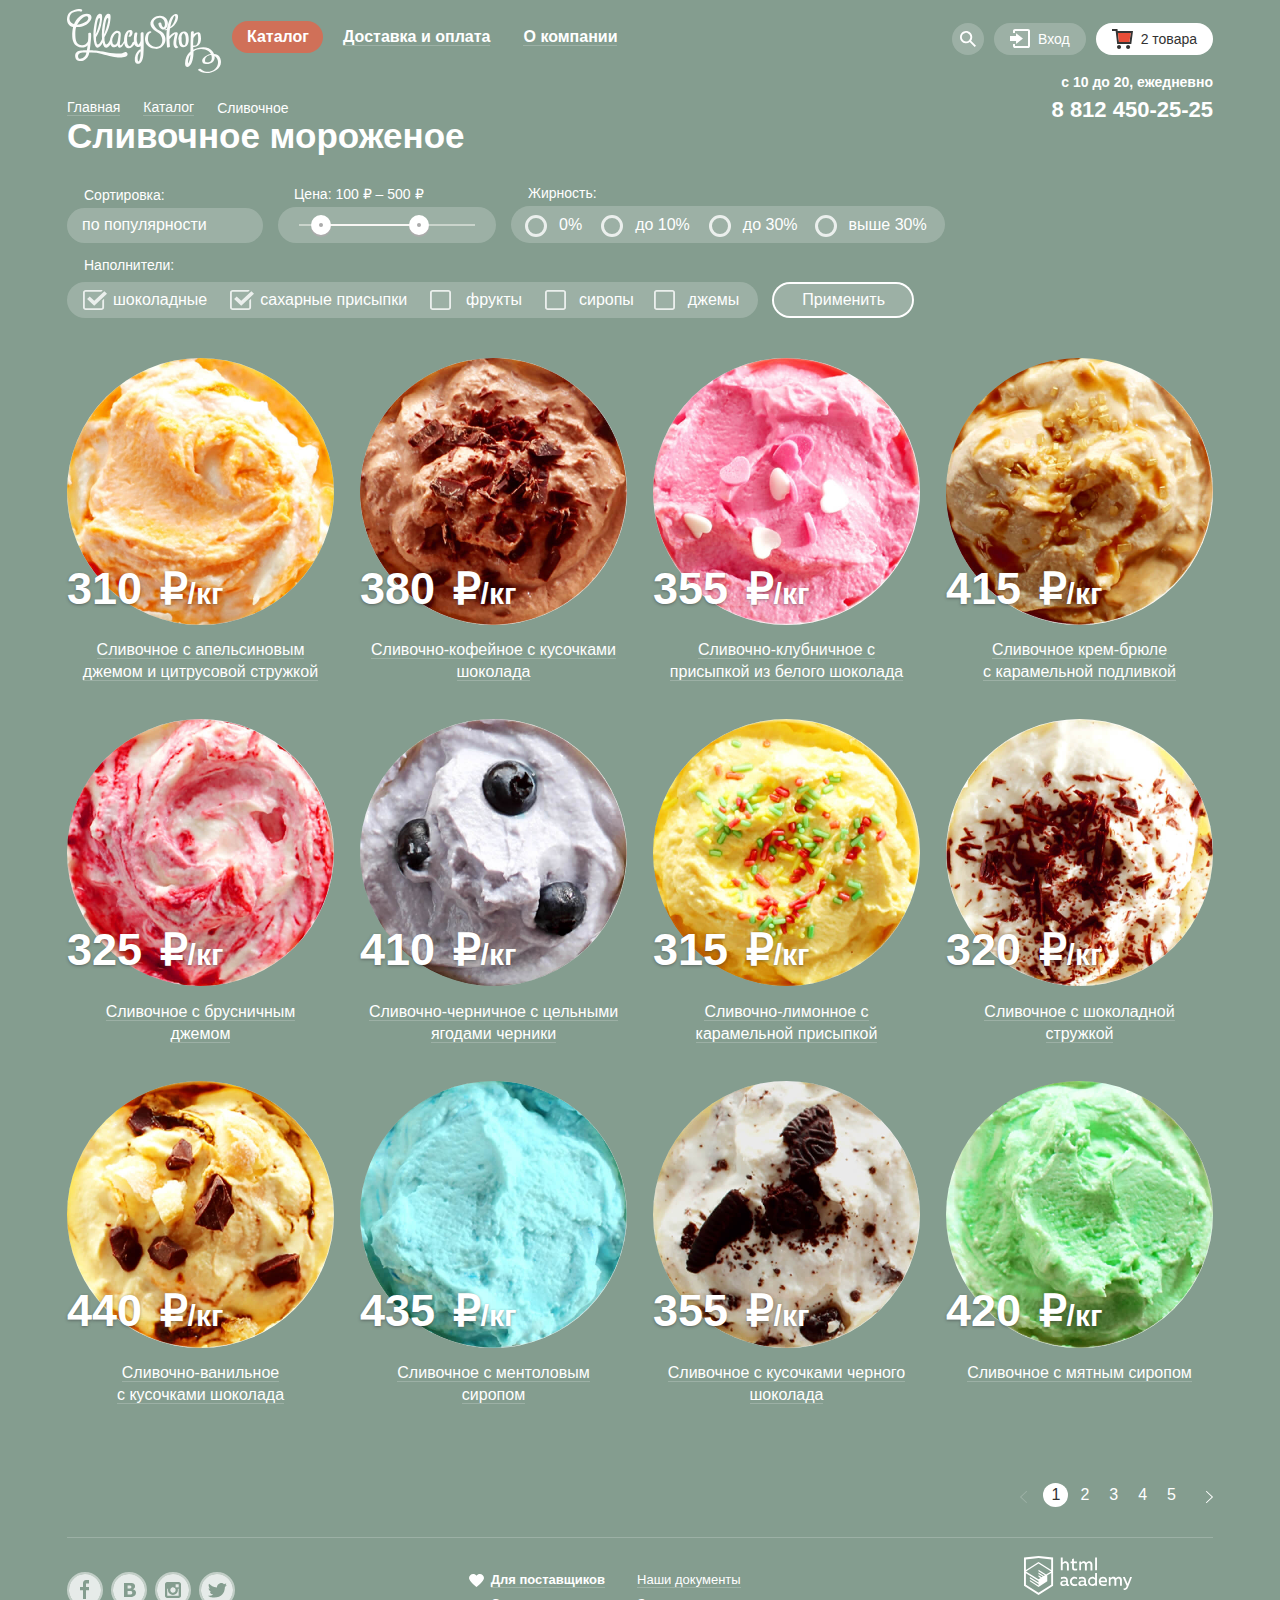
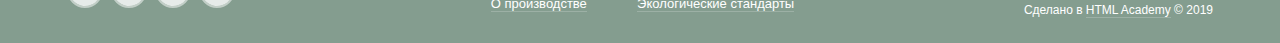
==== commit 48a2ca9b: "Переделал меню пользователя" ====
--- a/catalog.html
+++ b/catalog.html
@@ -29,7 +29,7 @@
         <nav>
           <ul class="menu">
             <li class="menu__item">
-              <a href="catalog.html" class="menu__link menu__link--active"><span class="base-link">Каталог</span></a>
+              <a href="catalog.html" class="menu__link menu__link--active" aria-label="Перейти на страницу каталога"><span class="base-link">Каталог</span></a>
               <ul class="dropdown">
                 <li class="dropdown__item">
                   <a href="#" class="dropdown__link dropdown__link--head">Новинки</a>
@@ -57,89 +57,81 @@
           </ul>
         </nav>
 
-        <div class="user-nav">
-          <button class="btn user-nav__btn user-nav__btn--search">
-            <svg aria-hidden="true" focusable="false" width="16" height="16" viewBox="0 0 16 16" fill="none" xmlns="http://www.w3.org/2000/svg">
-              <path d="M16 14.6652L11.0785 9.73294C11.9827 8.48188 12.3826 6.93501 12.1984 5.40134C12.0141 3.86767 11.2594 2.4601 10.0848 1.45982C8.91022 0.45954 7.40233 -0.0598191 5.86234 0.00548954C4.32234 0.0707982 2.86363 0.715967 1.77757 1.81212C0.691516 2.90827 0.0580813 4.3747 0.0038002 5.91849C-0.050481 7.46228 0.478388 8.96976 1.48476 10.1398C2.49113 11.3098 3.90092 12.0563 5.43251 12.2301C6.96409 12.4039 8.50472 11.9922 9.74663 11.0772L14.6586 16L16 14.6652ZM6.08152 10.3767C5.24079 10.3767 4.41895 10.1268 3.71991 9.65874C3.02087 9.19063 2.47604 8.5253 2.15431 7.74687C1.83258 6.96844 1.7484 6.11188 1.91241 5.28551C2.07643 4.45913 2.48128 3.70006 3.07576 3.10427C3.67024 2.50849 4.42766 2.10276 5.25223 1.93838C6.0768 1.77401 6.93149 1.85837 7.70822 2.1808C8.48495 2.50324 9.14883 3.04927 9.61591 3.74983C10.083 4.4504 10.3323 5.27404 10.3323 6.11661C10.3298 7.24568 9.88115 8.3278 9.08451 9.12618C8.28788 9.92456 7.20813 10.3742 6.08152 10.3767Z" fill="white"/>
-            </svg>
-            <span class="visually-hidden">Поиск</span>
-          </button>
-          <div class="popup-search">
-            <form action="#" method="GET">
-              <input class="field popup-search__field" type="text" id="search" placeholder="Крем-брюле">
-              <label for="search"></label>
-            </form>
-          </div>
-
-          <button class="btn user-nav__btn user-nav__btn--login">
-            <svg width="20" height="19" viewBox="0 0 20 19" fill="none" xmlns="http://www.w3.org/2000/svg">
-              <path d="M6.04 14.88L12.96 9.5L6.04 4.13V7.04H0V11.96H6.04V14.88Z" fill="white"/>
-              <path d="M18 0H5C4.46957 0 3.96086 0.210714 3.58579 0.585786C3.21071 0.960859 3 1.46957 3 2V4H5V2H18V17H5V15H3V17C3 17.5304 3.21071 18.0391 3.58579 18.4142C3.96086 18.7893 4.46957 19 5 19H18C18.5304 19 19.0391 18.7893 19.4142 18.4142C19.7893 18.0391 20 17.5304 20 17V2C20 1.46957 19.7893 0.960859 19.4142 0.585786C19.0391 0.210714 18.5304 0 18 0Z" fill="white"/>
-            </svg>
-            Вход
-          </button>
-          <div class="popup-login">
-            <form action="#" method="GET" class="popup-login__form">
-              <input type="email" class="field popup-login__field" id="input-login" name="login" placeholder="email@example.com" required>
-              <label for="input-login" class="visually-hidden"></label>
-
-              <input type="password" class="field popup-login__field" id="input-password" name="password" placeholder="••••••" required>
-              <label for="input-password" class="visually-hidden"></label>
-
-              <button class="btn popup-login__btn" type="submit">Войти</button>
-              <div class="popup-login__links">
-                <a class=" popup-login__link" href="#"><span class="base-link">Забыли пароль?</span></a>
-                <a class="popup-login__link" href="#"><span class="base-link">Новая регистрация</span></a>
-              </div>
-            </form>
-          </div>
-
-          <div class="popup-cart">
-            <form action="#" class="popup-cart__form">
-              <ul class="popup-cart__list">
-                <li class="popup-cart__item">
-                  <div class="popup-cart__cross">
-                    <svg aria-hidden="true" focusable="false" width="11" height="11" viewBox="0 0 11 11" fill="none" xmlns="http://www.w3.org/2000/svg">
-                      <path d="M11 0.712591L10.2874 0L5.5 4.78741L0.712591 0L0 0.712591L4.78741 5.5L0 10.2874L0.712591 11L5.5 6.21259L10.2874 11L11 10.2874L6.21259 5.5L11 0.712591Z" fill="#2C2829"/>
-                    </svg>
-                  </div>
-                  <img src="img/products/product1.jpg" alt="Фото товара" class="popup-cart__preview" width="33" height="33">
-                  <a class="popup-cart__link" href="#">Пломбир с апельсиновым джемом</a>
-                  <p class="popup-cart__weight">1,5 кг х <span class="popup-cart__weight--price">200 руб.</span></p>
-                  <p class="popup-cart__price">300 руб.</p>
-                </li>
-                <li class="popup-cart__item">
-                  <div class="popup-cart__cross">
-                    <svg aria-hidden="true" focusable="false" width="11" height="11" viewBox="0 0 11 11" fill="none" xmlns="http://www.w3.org/2000/svg">
-                      <path d="M11 0.712591L10.2874 0L5.5 4.78741L0.712591 0L0 0.712591L4.78741 5.5L0 10.2874L0.712591 11L5.5 6.21259L10.2874 11L11 10.2874L6.21259 5.5L11 0.712591Z" fill="#2C2829"/>
-                    </svg>
-                  </div>
-                  <img src="img/products/product3.jpg" alt="Фото товара" class="popup-cart__preview" width="33" height="33">
-                  <a class="popup-cart__link" href="#">Клубничный пломбир с присыпкой из белого шоколада</a>
-                  <p class="popup-cart__weight">1,5 кг х <span class="popup-cart__weight--price">300 руб.</span></p>
-                  <p class="popup-cart__price">450 руб.</p>
-                </li>
-              </ul>
-              <div class="popup-cart__checkout">
-                <p class="popup-cart__total">Итого: 750 руб.</p>
-                <button class="btn popup-cart__btn" type="submit">Оформить заказ</button>
-              </div>
-            </form>
-          </div>
-          <button class=" btn user-nav__btn user-nav__btn--active user-nav__btn--cart">
-            <svg aria-hidden="true" focusable="false" width="21" height="20" viewBox="0 0 21 20" fill="none" xmlns="http://www.w3.org/2000/svg">
-              <path d="M7.03359 20C8.14664 20 9.04894 19.1046 9.04894 18C9.04894 16.8954 8.14664 16 7.03359 16C5.92054 16 5.01823 16.8954 5.01823 18C5.01823 19.1046 5.92054 20 7.03359 20Z" fill="white"/>
-              <path d="M16.1027 20C17.2157 20 18.118 19.1046 18.118 18C18.118 16.8954 17.2157 16 16.1027 16C14.9896 16 14.0873 16.8954 14.0873 18C14.0873 19.1046 14.9896 20 16.1027 20Z" fill="white"/>
-              <path d="M5.70345 2L5.46161 0H0V2H3.66795L5.17946 15H19.2869L21 2H5.70345ZM17.5034 13H6.97313L5.96545 4H18.6924L17.5034 13Z" fill="white"/>
-              <path class="cart-red" d="M5.93506 4.02997L6.97297 13H17.5032L18.6923 4.02997H5.93506Z" fill="none"/>
-            </svg>
-            2 товара
-          </button>
-
-        </div>
+        <ul class="usermenu">
+          <li class="usermenu__item usermenu__item--search">
+            <a class="usermenu__link usermenu__link--search" href="search.html" aria-label="Перейти на страницу поиска">
+              <span class="visually-hidden">Поиск</span>
+            </a>
+            <div class="popup-search">
+              <div class="popup-search__inner">
+                <form action="https://echo.htmlacademy.ru" method="GET" class="popup-search__form">
+                  <input class="field popup-search__field" type="text" id="search" name="input-search" placeholder="Крем-брюле">
+                  <label class="visually-hidden" for="search">Поиск по сайту</label>
+                </form>
+              </div>
+            </div>
+          </li>
+          <li class="usermenu__item">
+            <a class="usermenu__link usermenu__link--login" href="login.html" aria-label="Перейти на страницу входа">
+              <span>Вход</span>
+            </a>
+            <div class="popup-login">
+              <form action="https://echo.htmlacademy.ru" method="post" class="popup-login__form">
+                <input type="email" class="field popup-login__field" id="input-login" name="user-email" placeholder="email@example.com" aria-invalid="true" required>
+                <label for="input-login" class="visually-hidden">Email</label>
+
+                <input type="password" class="field popup-login__field" id="input-password" name="password" placeholder="••••••" aria-invalid="true" required>
+                <label for="input-password" class="visually-hidden">Пароль</label>
+
+                <button class="btn popup-login__btn" type="submit" aria-label="Войти на сайт">Войти</button>
+                <div class="popup-login__links">
+                  <a class=" popup-login__link" href="#" aria-label="Перейти на страницу восстановления пароля"><span class="base-link">Забыли пароль?</span></a>
+                  <a class="popup-login__link" href="#" aria-label="Перейти на страницу регистрации"><span class="base-link">Новая регистрация</span></a>
+                </div>
+              </form>
+            </div>
+          </li>
+          <li class="usermenu__item">
+            <a class="btn usermenu__link usermenu__link--cart usermenu__link--active" href="cart.html" aria-label="Перейти в корзину">
+              <span>2 товара</span>
+            </a>
+            <div class="popup-cart">
+              <form action="https://echo.htmlacademy.ru" method="post" class="popup-cart__form">
+                <ul class="popup-cart__list">
+                  <li class="popup-cart__item">
+                    <button  class="popup-cart__cross" aria-label="Удалить Пломбир с апельсиновым джемом из корзины" type="button">
+                      <svg aria-hidden="true" focusable="false" width="11" height="11" viewBox="0 0 11 11" fill="none" xmlns="http://www.w3.org/2000/svg">
+                        <path d="M11 0.712591L10.2874 0L5.5 4.78741L0.712591 0L0 0.712591L4.78741 5.5L0 10.2874L0.712591 11L5.5 6.21259L10.2874 11L11 10.2874L6.21259 5.5L11 0.712591Z" fill="#2C2829"/>
+                      </svg>
+                    </button>
+                    <img src="img/products/product1.jpg" alt="" class="popup-cart__preview" width="33" height="33">
+                    <a class="popup-cart__link" href="#">Пломбир с апельсиновым джемом</a>
+                    <p class="popup-cart__weight">1,5 кг х <span class="popup-cart__weight--price">200 руб.</span></p>
+                    <p class="popup-cart__price">300 руб.</p>
+                  </li>
+                  <li class="popup-cart__item">
+                    <button class="popup-cart__cross" aria-label="Удалить Клубничный пломбир с присыпкой из белого шоколада из корзины" type="button">
+                      <svg aria-hidden="true" focusable="false" width="11" height="11" viewBox="0 0 11 11" fill="none" xmlns="http://www.w3.org/2000/svg">
+                        <path d="M11 0.712591L10.2874 0L5.5 4.78741L0.712591 0L0 0.712591L4.78741 5.5L0 10.2874L0.712591 11L5.5 6.21259L10.2874 11L11 10.2874L6.21259 5.5L11 0.712591Z" fill="#2C2829"/>
+                      </svg>
+                    </button>
+                    <img src="img/products/product3.jpg" alt="" class="popup-cart__preview" width="33" height="33">
+                    <a class="popup-cart__link" href="#">Клубничный пломбир с присыпкой из белого шоколада</a>
+                    <p class="popup-cart__weight">1,5 кг х <span class="popup-cart__weight--price">300 руб.</span></p>
+                    <p class="popup-cart__price">450 руб.</p>
+                  </li>
+                </ul>
+                <div class="popup-cart__checkout">
+                  <p class="popup-cart__total">Итого: 750 руб.</p>
+                  <button class="btn popup-cart__btn" type="submit">Оформить заказ</button>
+                </div>
+              </form>
+            </div>
+          </li>
+        </ul>
         <div class="page-header__info">
           <p class="page-header__days">с 10 до 20, ежедневно</p>
-          <a class="base-link page-header__phone" href="tel:+78124502525">8 812 450-25-25</a>
+          <a class="base-link page-header__phone" href="tel:+78124502525" aria-label="Сделать звонок">8 812 450-25-25</a>
         </div>
       </div>
     </div>
@@ -150,10 +142,10 @@
           <div class="breadcrumbs">
             <ul class="breadcrumbs__list">
               <li class="breadcrumbs__item">
-                <a href="index.html" class="base-link breadcrumbs__link">Главная</a>
+                <a href="index.html" class="base-link breadcrumbs__link" aria-label="Перейти на страницу Главная">Главная</a>
               </li>
               <li class="breadcrumbs__item">
-                <a href="catalog.html" class="base-link breadcrumbs__link">Каталог</a>
+                <a href="catalog.html" class="base-link breadcrumbs__link" aria-label="Перейти на страницу Каталог">Каталог</a>
               </li>
               <li class="breadcrumbs__item">
                 <a class="base-link breadcrumbs__link">Сливочное</a>
@@ -166,30 +158,32 @@
             <form action="https://echo.htmlacademy.ru" method="GET" class="filter-form">
               <fieldset class="filter-group select">
                 <legend class="filter-label select__label">Сортировка:</legend>
+                <label>
                   <select name="sorting" id="filter-sorting" class="custom-select">
                     <option value="by-popularity">по популярности</option>
                     <option value="inexpensive-first">сначала недорогие</option>
                     <option value="expensive-first">сначала дорогие</option>
                     <option value="by-fat-content">по жирности</option>
                   </select>
+                </label>
               </fieldset>
 
             <fieldset class="filter-group price">
               <legend class="filter-label price__label">Цена: 100 ₽ – 500 ₽</legend>
-              <div class="price__range">
+              <div class="price__range" aria-label="Укажите диапозон цены">
                 <div class="price__controls">
                   <div class="scale">
                     <div class="bar" style="width: 60%;margin-left: 10%"></div>
                   </div>
-                  <div class="toggle toggle-min" tabindex="0"></div>
-                  <div class="toggle toggle-max" tabindex="0"></div>
+                  <div class="toggle toggle-min" tabindex="0" aria-label="Указать значение: от"></div>
+                  <div class="toggle toggle-max" tabindex="0" aria-label="Указать значение: до"></div>
                 </div>
-                <label class="price__filter-range price__filter-range--min visually-hidden">
-                  <input type="number" id="filter-price-min" class="custom-range" value="100">
+                <label class="price__filter-range price__filter-range--min visually-hidden" aria-hidden="true">
+                  <input type="number" id="filter-price-min" class="custom-range" value="100" tabindex="-1">
                 </label>
 
-                <label class="price__filter-range price__filter-range--max visually-hidden">
-                  <input type="number" id="filter-price-max" class="custom-range" value="500">
+                <label class="price__filter-range price__filter-range--max visually-hidden" aria-hidden="true">
+                  <input type="number" id="filter-price-max" class="custom-range" value="500" tabindex="-1">
                 </label>
               </div>
             </fieldset>
@@ -197,7 +191,7 @@
             <fieldset class="filter-group fat">
               <legend class="filter-label fat__label">Жирность:</legend>
                 <ul class="filter-list fat__list">
-                  <li class="filter-item fat__item--0">
+                  <li class="filter-item fat__item fat__item--0">
                     <input type="radio" name="fat-content" value="0" id="filter-0" class="custom-radio visually-hidden">
                     <label for="filter-0">0%</label>
                   </li>
@@ -241,7 +235,7 @@
                   </li>
                 </ul>
             </fieldset>
-            <button class="btn filter__btn" type="submit">Применить</button>
+            <button class="btn filter__btn" type="submit" aria-label="Сортировать товары">Применить</button>
           </form>
         </section>
 
@@ -253,160 +247,161 @@
                 <img class="products__img" src="img/products/product1.jpg" alt="" width="267" height="267">
                 <p class="products__price" aria-label="Цена">310 <span class="currency">₽</span><span class="unit">/кг</span></p>
               </div>
-              <h3 class="products__title" aria-label="Сливочное с апельсиновым джемом и цитрусовой стружкой">
-                <a class="base-link products__link" href="#" aria-label="Перейти на страницу товара">Сливочное с апельсиновым <br>
+              <h3 class="products__title">
+                <a class="base-link products__link" href="#" aria-label="Перейти на страницу товара Сливочное с апельсиновым джемом и цитрусовой стружкой">Сливочное с апельсиновым <br>
                   джемом и цитрусовой стружкой</a>
               </h3>
-              <button class="btn products__btn" aria-label="Открыть окно просмотра товара">Быстрый просмотр</button>
+              <button class="btn products__btn" aria-label="Открыть окно просмотра товара" type="button">Быстрый просмотр</button>
             </li>
             <li class="products__item">
               <div class="products__content">
                 <img class="products__img" src="img/products/product2.jpg" alt="" width="267" height="267">
                 <p class="products__price" aria-label="Цена">380 <span class="currency">₽</span><span class="unit">/кг</span></p>
               </div>
-              <h3 class="products__title" aria-label="Сливочно-кофейное с кусочками шоколада">
-                <a class="base-link products__link" href="#" aria-label="Перейти на страницу товара">Сливочно-кофейное с кусочками
+              <h3 class="products__title">
+                <a class="base-link products__link" href="#" aria-label="Перейти на страницу товара Сливочно-кофейное с кусочками шоколада">Сливочно-кофейное с кусочками
                   <br> шоколада</a>
               </h3>
-              <button class="btn products__btn" aria-label="Открыть окно просмотра товара">Быстрый просмотр</button>
+              <button class="btn products__btn" aria-label="Открыть окно просмотра товара" type="button">Быстрый просмотр</button>
             </li>
             <li class="products__item">
               <div class="products__content">
                 <img class="products__img" src="img/products/product3.jpg" alt="" width="267" height="267">
                 <p class="products__price" aria-label="Цена">355 <span class="currency">₽</span><span class="unit">/кг</span></p>
               </div>
-              <h3 class="products__title" aria-label="Сливочно-клубничное с присыпкой из белого шоколада">
-                <a class="base-link products__link" href="#" aria-label="Перейти на страницу товара">Сливочно-клубничное с
+              <h3 class="products__title">
+                <a class="base-link products__link" href="#" aria-label="Перейти на страницу товара Сливочно-клубничное с присыпкой из белого шоколада">Сливочно-клубничное с
                   <br> присыпкой из белого шоколада</a>
               </h3>
-              <button class="btn products__btn" aria-label="Открыть окно просмотра товара">Быстрый просмотр</button>
+              <button class="btn products__btn" aria-label="Открыть окно просмотра товара" type="button">Быстрый просмотр</button>
             </li>
             <li class="products__item">
               <div class="products__content">
                 <img class="products__img" src="img/products/product4.jpg" alt="" width="267" height="267">
                 <p class="products__price" aria-label="Цена">415 <span class="currency">₽</span><span class="unit">/кг</span></p>
               </div>
-              <h3 class="products__title" aria-label="Сливочное крем-брюле с карамельной подливкой">
-                <a class="base-link products__link" href="#" aria-label="Перейти на страницу товара">Сливочное крем-брюле
+              <h3 class="products__title">
+                <a class="base-link products__link" href="#" aria-label="Перейти на страницу товара Сливочное крем-брюле с карамельной подливкой">Сливочное крем-брюле
                   <br> с карамельной подливкой</a>
               </h3>
-              <button class="btn products__btn" aria-label="Открыть окно просмотра товара">Быстрый просмотр</button>
+              <button class="btn products__btn" aria-label="Открыть окно просмотра товара" type="button">Быстрый просмотр</button>
             </li>
             <li class="products__item">
               <div class="products__content">
                 <img class="products__img" src="img/products/product5.jpg" a lt="" width="267" height="267">
                 <p class="products__price" aria-label="Цена">325 <span class="currency">₽</span><span class="unit">/кг</span></p>
               </div>
-              <h3 class="products__title" aria-label="Сливочное с брусничным джемом">
-                <a class="base-link products__link" href="#" aria-label="Перейти на страницу товара">Сливочное с брусничным
+              <h3 class="products__title">
+                <a class="base-link products__link" href="#" aria-label="Перейти на страницу товара Сливочное с брусничным джемом">Сливочное с брусничным
                   <br> джемом</a>
               </h3>
-              <button class="btn products__btn" aria-label="Открыть окно просмотра товара">Быстрый просмотр</button>
+              <button class="btn products__btn" aria-label="Открыть окно просмотра товара" type="button">Быстрый просмотр</button>
             </li>
             <li class="products__item">
               <div class="products__content">
                 <img class="products__img" src="img/products/product6.jpg" alt="" width="267" height="267">
                 <p class="products__price" aria-label="Цена">410 <span class="currency">₽</span><span class="unit">/кг</span></p>
               </div>
-              <h3 class="products__title" aria-label="Сливочно-черничное с цельными ягодами черники ">
-                <a class="base-link products__link" href="#" aria-label="Перейти на страницу товара">Сливочно-черничное с цельными
+              <h3 class="products__title">
+                <a class="base-link products__link" href="#" aria-label="Перейти на страницу товара Сливочно-черничное с цельными ягодами черники">Сливочно-черничное с цельными
                   <br> ягодами черники </a>
               </h3>
-              <button class="btn products__btn" aria-label="Открыть окно просмотра товара">Быстрый просмотр</button>
+              <button class="btn products__btn" aria-label="Открыть окно просмотра товара" type="button">Быстрый просмотр</button>
             </li>
             <li class="products__item">
               <div class="products__content">
                 <img class="products__img" src="img/products/product7.jpg" alt="" width="267" height="267">
                 <p class="products__price" aria-label="Цена">315 <span class="currency">₽</span><span class="unit">/кг</span></p>
               </div>
-              <h3 class="products__title" aria-label="Сливочно-лимонное с карамельной присыпкой">
-                <a class="base-link products__link" href="#" aria-label="Перейти на страницу товара">Сливочно-лимонное с
+              <h3 class="products__title">
+                <a class="base-link products__link" href="#" aria-label="Перейти на страницу товара Сливочно-лимонное с карамельной присыпкой">Сливочно-лимонное с
                   <br> карамельной присыпкой</a>
               </h3>
-              <button class="btn products__btn" aria-label="Открыть окно просмотра товара">Быстрый просмотр</button>
+              <button class="btn products__btn" aria-label="Открыть окно просмотра товара" type="button">Быстрый просмотр</button>
             </li>
             <li class="products__item">
               <div class="products__content">
                 <img class="products__img" src="img/products/product8.jpg" alt="" width="267" height="267">
                 <p class="products__price" aria-label="Цена">320 <span class="currency">₽</span><span class="unit">/кг</span></p>
               </div>
-              <h3 class="products__title" aria-label="Сливочное с шоколадной стружкой">
-                <a class="base-link products__link" href="#" aria-label="Перейти на страницу товара">Сливочное с шоколадной
+              <h3 class="products__title">
+                <a class="base-link products__link" href="#" aria-label="Перейти на страницу товара Сливочное с шоколадной стружкой">Сливочное с шоколадной
                   <br> стружкой</a>
               </h3>
-              <button class="btn products__btn" aria-label="Открыть окно просмотра товара">Быстрый просмотр</button>
+              <button class="btn products__btn" aria-label="Открыть окно просмотра товара" type="button">Быстрый просмотр</button>
             </li>
             <li class="products__item">
               <div class="products__content">
                 <img class="products__img" src="img/products/product9.jpg" alt="" width="267" height="267">
                 <p class="products__price" aria-label="Цена">440 <span class="currency">₽</span><span class="unit">/кг</span>
               </div>
-              <h3 class="products__title" aria-label="Сливочно-ванильное с кусочками шоколада">
-                <a class="base-link products__link" href="#" aria-label="Перейти на страницу товара">Сливочно-ванильное
+              <h3 class="products__title">
+                <a class="base-link products__link" href="#" aria-label="Перейти на страницу товара Сливочно-ванильное с кусочками шоколада">Сливочно-ванильное
                   <br> с кусочками шоколада</a>
               </h3>
-              <button class="btn products__btn" aria-label="Открыть окно просмотра товара">Быстрый просмотр</button>
+              <button class="btn products__btn" aria-label="Открыть окно просмотра товара" type="button">Быстрый просмотр</button>
             </li>
             <li class="products__item">
               <div class="products__content">
                 <img class="products__img" src="img/products/product10.jpg" alt="" width="267" height="267">
                 <p class="products__price" aria-label="Цена">435 <span class="currency">₽</span><span class="unit">/кг</span></p>
               </div>
-              <h3 class="products__title" aria-label="Сливочноe с ментоловым сиропом">
-                <a class="base-link products__link" href="#" aria-label="Перейти на страницу товара">Сливочноe с ментоловым
+              <h3 class="products__title">
+                <a class="base-link products__link" href="#" aria-label="Перейти на страницу товара Сливочноe с ментоловым сиропом">Сливочноe с ментоловым
                   <br> сиропом</a>
               </h3>
-              <button class="btn products__btn" aria-label="Открыть окно просмотра товара">Быстрый просмотр</button>
+              <button class="btn products__btn" aria-label="Открыть окно просмотра товара" type="button">Быстрый просмотр</button>
             </li>
             <li class="products__item">
               <div class="products__content">
                 <img class="products__img" src="img/products/product11.jpg" alt="" width="267" height="267">
                 <p class="products__price" aria-label="Цена">355 <span class="currency">₽</span><span class="unit">/кг</span></p>
               </div>
-              <h3 class="products__title" aria-label="Сливочное с кусочками черного шоколада">
-                <a class="base-link products__link" href="#" aria-label="Перейти на страницу товара">Сливочное с кусочками черного
+              <h3 class="products__title">
+                <a class="base-link products__link" href="#" aria-label="Перейти на страницу товара Сливочное с кусочками черного шоколада">Сливочное с кусочками черного
                   <br> шоколада</a>
               </h3>
-              <button class="btn products__btn" aria-label="Открыть окно просмотра товара">Быстрый просмотр</button>
+              <button class="btn products__btn" aria-label="Открыть окно просмотра товара" type="button">Быстрый просмотр</button>
             </li>
             <li class="products__item">
               <div class="products__content">
                 <img class="products__img" src="img/products/product12.jpg" alt="" width="267" height="267">
                 <p class="products__price" aria-label="Цена">420 <span class="currency">₽</span><span class="unit">/кг</span></p>
               </div>
-              <h3 class="products__title" aria-label="Сливочное с мятным сиропом">
-                <a class="base-link products__link" href="#" aria-label="Перейти на страницу товара">Сливочное с мятным сиропом</a>
-              </h3>
-              <button class="btn products__btn" aria-label="Открыть окно просмотра товара">Быстрый просмотр</button>
+              <h3 class="products__title">
+                <a class="base-link products__link" href="#" aria-label="Перейти на страницу товара Сливочное с мятным сиропом">Сливочное с мятным сиропом</a>
+              </h3>
+              <button class="btn products__btn" aria-label="Открыть окно просмотра товара" type="button">Быстрый просмотр</button>
             </li>
           </ul>
         </section>
 
         <section class="pagination">
-          <button class="btn pagination__btn pagination__btn--prev" disabled>
+          <h2 class="visually-hidden">Нумерация страниц</h2>
+          <button class="btn pagination__btn pagination__btn--prev" aria-label="Предыдущая страница" type="button" disabled>
             <svg aria-hidden="true" focusable="false" width="7" height="12" viewBox="0 0 7 12" fill="white" xmlns="http://www.w3.org/2000/svg">
               <path d="M0.158889 6.34088L6.06761 11.8509C6.1703 11.9461 6.30937 11.9996 6.45436 11.9996C6.59934 11.9996 6.73841 11.9461 6.84111 11.8509C6.89146 11.8044 6.93142 11.7491 6.95869 11.6882C6.98596 11.6272 7 11.5619 7 11.4959C7 11.4299 6.98596 11.3645 6.95869 11.3036C6.93142 11.2427 6.89146 11.1874 6.84111 11.1409L1.3084 6.00088L6.84111 0.830881C6.89146 0.7844 6.93142 0.729098 6.95869 0.668169C6.98596 0.60724 7 0.541887 7 0.475882C7 0.409876 6.98596 0.344522 6.95869 0.283593C6.93142 0.222664 6.89146 0.167362 6.84111 0.120881C6.73357 0.0360642 6.59506 -0.0069141 6.45436 0.000881243C6.38391 8.20699e-05 6.31406 0.0130149 6.2493 0.038848C6.18454 0.0646811 6.12631 0.102843 6.07835 0.150881L0.158889 5.63088C0.108542 5.67736 0.068581 5.73266 0.0413102 5.79359C0.0140395 5.85452 -5.31509e-07 5.91988 -5.25739e-07 5.98588C-5.19968e-07 6.05189 0.0140395 6.11724 0.0413103 6.17817C0.0685811 6.2391 0.108542 6.2944 0.158889 6.34088Z" fill="white"/>
             </svg>
           </button>
           <ul class="pagination__list">
             <li class="pagination__item">
-              <a class="pagination__link pagination__link--current">1</a>
+              <a class="pagination__link pagination__link--current" aria-label="Показать 1 страницу">1</a>
             </li>
             <li class="pagination__item">
-              <a class="pagination__link" href="#">2</a>
+              <a class="pagination__link" href="#" aria-label="Показать 2 страницу">2</a>
             </li>
             <li class="pagination__item">
-              <a class="pagination__link" href="#">3</a>
+              <a class="pagination__link" href="#" aria-label="Показать 3 страницу">3</a>
             </li>
             <li class="pagination__item">
-              <a class="pagination__link" href="#">4</a>
+              <a class="pagination__link" href="#" aria-label="Показать 4 страницу">4</a>
             </li>
             <li class="pagination__item">
-              <a class="pagination__link" href="#">5</a>
+              <a class="pagination__link" href="#" aria-label="Показать 5 страницу">5</a>
             </li>
           </ul>
 
-          <button class="btn pagination__btn pagination__btn--next">
+          <button class="btn pagination__btn pagination__btn--next" aria-label="Следующая страница" type="button">
             <svg aria-hidden="true" focusable="false" width="7" height="12" viewBox="0 0 7 12" fill="white" xmlns="http://www.w3.org/2000/svg">
               <path d="M6.84111 5.65875L0.932395 0.148752C0.829699 0.05349 0.690626 0 0.545642 0C0.400659 0 0.261586 0.05349 0.15889 0.148752C0.108543 0.195234 0.0685817 0.250534 0.041311 0.311464C0.0140403 0.372393 0 0.437746 0 0.503752C0 0.569758 0.0140403 0.635111 0.041311 0.69604C0.0685817 0.75697 0.108543 0.812271 0.15889 0.858752L5.6916 5.99875L0.15889 11.1688C0.108543 11.2152 0.0685817 11.2705 0.041311 11.3315C0.0140403 11.3924 0 11.4577 0 11.5238C0 11.5898 0.0140403 11.6551 0.041311 11.716C0.0685817 11.777 0.108543 11.8323 0.15889 11.8788C0.266426 11.9636 0.404942 12.0065 0.545642 11.9988C0.616091 11.9996 0.68594 11.9866 0.750698 11.9608C0.815455 11.935 0.873688 11.8968 0.921651 11.8488L6.84111 6.36875C6.89146 6.32227 6.93142 6.26697 6.95869 6.20604C6.98596 6.14511 7 6.07976 7 6.01375C7 5.94775 6.98596 5.88239 6.95869 5.82146C6.93142 5.76053 6.89146 5.70523 6.84111 5.65875Z" fill="white"/>
             </svg>
--- a/css/style.css
+++ b/css/style.css
@@ -118,6 +118,7 @@
   padding: 0;
   color: var(--basic-white);
   min-height: 100%;
+  min-width: 1200px;
 }
 
 img {
@@ -131,7 +132,7 @@
 }
 
 .container {
-  max-width: 1200px;
+  width: 1200px;
   padding: 0 27px;
   margin: 0 auto;
 }
@@ -208,8 +209,7 @@
 .modal {
   position: absolute;
   top: 338px;
-  left: 50%;
-  transform: translate(-50%);
+  left: 714px;
   background-color: var(--section-bg-color);
   border-radius: 6px;
 }
@@ -265,14 +265,18 @@
   display: flex;
   flex-wrap: wrap;
   margin: 0;
-  padding: 0 0 7px;
+  padding: 0 0 1px;
   list-style: none;
-
 }
 
 .menu__item {
   position: relative;
+  display: flex;
+  align-items: center;
+  justify-content: center;
   flex-wrap: wrap;
+  min-height: 30px;
+  border-radius: 26px;
 }
 
 .menu__item:not(:last-child) {
@@ -280,11 +284,8 @@
 }
 
 .menu__link {
-  display: flex;
-  align-items: center;
-  justify-content: center;
-  min-height: 30px;
   padding: 6px 13px;
+  margin-bottom: 7px;
   font-weight: 700;
   font-size: 16px;
   line-height: 18px;
@@ -294,7 +295,9 @@
 }
 
 .menu__link:hover,
-.menu__link:focus {
+.menu__link:focus,
+.menu__item:hover .menu__link,
+.menu__item:focus-within .menu__link {
   background-color: var(--basic-white);
   color: var(--basic-dark);
 }
@@ -322,7 +325,7 @@
   position: absolute;
   top: 37px;
   left: -8px;
-  width: 143px;
+  min-width: 143px;
   background: var(--basic-white);
   box-shadow: 0 20px 20px var(--modal-shadow-color);
   border-radius: 4px;
@@ -370,32 +373,28 @@
 }
 
 .dropdown__link--current:hover,
-.dropdown__link--current:active {
-  color: var(--basic-dark);
+.dropdown__link--current:active,
+.dropdown__link--current:focus {
+  color: var(--basic-white);
+  background-color: var(--dropdown-current-color);
+  cursor: default;
 }
 
 .dropdown__link--head {
   margin-bottom: 10px;
-  overflow: hidden;
-  text-overflow: ellipsis;
   font-weight: 700;
   font-size: 14px;
   line-height: 18px;
 }
 
-/* test */
-
-.menu__item:hover .dropdown {
-  display: block;
-}
-
+.menu__item:hover .dropdown,
 .menu__item:focus-within .dropdown {
   display: block;
 }
 
 /* User navigation */
 
-.user-nav {
+.usermenu {
   position: relative;
   grid-column: 3 / 4;
   grid-row: 1 / 2;
@@ -403,74 +402,100 @@
   display: flex;
   align-items: center;
   flex-wrap: wrap;
-  padding-bottom: 5px;
-}
-
-.user-nav__btn {
-  display: inline-flex;
+  padding: 0;
+  margin: 0;
+  list-style: none;
+}
+
+.usermenu__item {
   align-items: center;
-  justify-content: center;
-  padding: 7px 16px;
+  position: relative;
+  border-radius: 20px;
+}
+
+.usermenu__link {
+  display: flex;
+  align-items: center;
+  padding: 4px 16px 5px 16px;
+  margin-bottom: 4px;
+  min-height: 32px;
   font-weight: 500;
   font-size: 14px;
   line-height: 16px;
   color: var(--basic-white);
   background-color: var(--btn-tiny-color);
   border-radius: 20px;
-}
-
-.user-nav__btn:not(:last-child) {
+  transition: all .1s;
+}
+
+.usermenu__link--search {
+  padding: 8px;
+}
+
+.usermenu__link--search::before {
+  content: '';
+  display: flex;
+  align-items: center;
+  justify-content: center;
+  width: 16px;
+  height: 16px;
+  background: url('../img/icons/search.svg') center center/cover no-repeat;
+}
+
+.usermenu__link--search:hover::before,
+.usermenu__link--search:active::before,
+.usermenu__link--search:focus::before,
+.usermenu__item:hover .usermenu__link--search::before,
+.usermenu__item:focus-within .usermenu__link--search::before{
+  background: url('../img/icons/search-active.svg') center center/cover no-repeat;
+}
+
+.usermenu__item:not(:last-child) {
   margin-right: 10px;
 }
 
-.user-nav__btn--search {
-  padding: 8px;
-}
-
-.user-nav__btn--cart:not(:disabled) {
-  padding: 6px 16px;
-}
-
-.user-nav__btn--login svg,
-.user-nav__btn--cart svg {
+.usermenu__link--login::before {
+  content: '';
   margin-right: 8px;
-  vertical-align: middle;
-}
-
-.user-nav__btn:hover,
-.user-nav__btn:active,
-.user-nav__btn:focus {
+  width: 20px;
+  height: 19px;
+  background: url('../img/icons/login.svg') center center/cover no-repeat;
+}
+
+.usermenu__link--login:hover::before,
+.usermenu__link--login:active::before,
+.usermenu__link--login:focus::before,
+.usermenu__item:hover .usermenu__link--login::before,
+.usermenu__item:focus-within .usermenu__link--login::before{
+  background: url('../img/icons/login-active.svg') center center/cover no-repeat;
+}
+
+.usermenu__link--cart::before {
+  content: '';
+  margin-right: 8px;
+  width: 21px;
+  height: 20px;
+  background: url('../img/icons/cart.svg') center center/cover no-repeat;
+}
+
+.usermenu__link--active::before,
+.usermenu__link--cart:hover::before,
+.usermenu__link--cart:active::before,
+.usermenu__link--cart:focus::before,
+.usermenu__item:hover .usermenu__link--cart::before,
+.usermenu__item:focus-within .usermenu__link--cart::before {
+  background: url('../img/icons/cart-active.svg') center center/cover no-repeat;
+}
+
+
+.usermenu__link:hover,
+.usermenu__link:active,
+.usermenu__link:focus,
+.usermenu__item:hover .usermenu__link,
+.usermenu__item:focus-within .usermenu__link,
+.usermenu__link--active {
   background-color: var(--basic-white);
   color: var(--basic-dark);
-}
-
-.user-nav__btn:hover path,
-.user-nav__btn:active path,
-.user-nav__btn:focus path {
-  fill: var(--basic-dark);
-}
-
-.user-nav__btn:disabled,
-.user-nav__btn:disabled path {
-  background-color: var(--btn-tiny-color);
-  color: var(--basic-white);
-  fill: var(--basic-white);
-  cursor: default;
-}
-
-.user-nav__btn--active:disabled .cart-red {
-  fill: none;
-}
-
-.user-nav__btn--active:not(:disabled),
-.user-nav__btn--active:not(:disabled) path {
-  background-color: var(--basic-white);
-  color: var(--basic-dark);
-  fill: var(--basic-dark);
-}
-
-.user-nav__btn--active:not(:disabled) .cart-red {
-  fill: var(--cart-active-color);
 }
 
 /* Popup */
@@ -479,13 +504,13 @@
   display: none;
   position: absolute;
   top: 36px;
-  right: 211px;
+  right: 0;
   padding: 20px 15px;
   width: 342px;
   background-color: var(--section-bg-color);
   box-shadow: 0 20px 20px var(--modal-shadow-color);
   border-radius: 4px;
-  z-index: 2;
+  z-index: 3;
   transition: all .1s;
 }
 
@@ -496,11 +521,16 @@
   border-radius: 4px;
 }
 
+.usermenu__item:hover .popup-search,
+.usermenu__item:focus-within .popup-search {
+  display: block;
+}
+
 .popup-login {
   display: none;
   position: absolute;
   top: 36px;
-  right: 110px;
+  right: 0;
   padding: 22px 18px;
   width: 277px;
   background-color: var(--section-bg-color);
@@ -554,7 +584,6 @@
 }
 
 .popup-login__link {
-  display: flex;
   font-weight: 400;
   font-size: 13px;
   color: var(--basic-dark);
@@ -567,9 +596,15 @@
 .popup-login__link:hover,
 .popup-login__link:hover .base-link,
 .popup-login__link:active,
-.popup-login__link:active .base-link {
+.popup-login__link:active .base-link,
+.popup-login__link:focus {
   color: var(--modal-link-hover);
   border-color: var(--modal-border-hover-color);
+}
+
+.usermenu__item:hover .popup-login,
+.usermenu__item:focus-within .popup-login {
+  display: block;
 }
 
 .popup-cart {
@@ -616,7 +651,8 @@
   cursor: pointer;
 }
 
-.popup-cart__cross:hover path {
+.popup-cart__cross:hover path,
+.popup-cart__cross:focus path {
   fill: var(--modal-link-hover);
 }
 
@@ -639,7 +675,8 @@
 }
 
 .popup-cart__link:hover,
-.popup-cart__link:active {
+.popup-cart__link:active,
+.popup-cart__link:focus-within {
   color: var(--modal-link-hover);
 }
 
@@ -692,7 +729,8 @@
   border-radius: 26px;
 }
 
-.popup-cart__btn:hover {
+.popup-cart__btn:hover,
+.popup-cart__btn:focus {
   background: var(--btn-hover-color);
   box-shadow: 0 2px 2px var(--btn-shadow-hover-color);
 }
@@ -700,6 +738,11 @@
 .popup-cart__btn:active {
   background: var(--btn-active-color);
   box-shadow: inset 0 2px 2px var(--btn-shadow-active-color);
+}
+
+.usermenu__item:hover .popup-cart,
+.usermenu__item:focus-within .popup-cart {
+  display: block;
 }
 
 /* Information */
@@ -956,7 +999,8 @@
   display: block;
 }
 
-.products__item:hover .products__content {
+.products__item:hover .products__content,
+.products__item:hover .products__title {
   z-index: 2;
 }
 
@@ -1006,7 +1050,7 @@
   line-height: 22px;
   color: var(--basic-white);
   cursor: pointer;
-  z-index: 2;
+
 }
 
 .products__link:hover,
@@ -1292,17 +1336,14 @@
 /* Modal feedback */
 
 .overlay {
+  display: none;
   position: fixed;
   top: 0;
   left: 0;
   width: 100%;
   height: 100%;
   background-color: var(--overlay-color);
-  z-index: 1;
-}
-
-.overlay--hide {
-  display: none;
+  z-index: 3;
 }
 
 .overlay--show {
@@ -1310,16 +1351,47 @@
 }
 
 .modal-feedback {
+  display: none;
   position: fixed;
   max-width: 477px;
 }
 
-.modal-feedback--hide {
-  display: none;
+@keyframes modalBounce {
+  0% {
+    transform: translateY(-2000px);
+  }
+  70% {
+    transform: translateY(30px);
+  }
+  90% {
+    transform: translateY(-10px);
+  }
+  100% {
+    transform: translateY(0);
+  }
 }
 
 .modal-feedback--show {
   display: block;
+  animation-name: modalBounce;
+  animation-duration: 0.6s;
+}
+
+@keyframes modalShake{
+  0%, 100% {
+    transform: translateX(0);
+  }
+  10%, 30%, 50%, 70%, 90% {
+    transform: translateX(-10px);
+  }
+  20%, 40%, 60%, 80% {
+    transform: translateX(10px);
+  }
+}
+
+.modal-feedback--error {
+  animation-name: modalShake;
+  animation-duration: 0.6s;
 }
 
 .modal-feedback__wrapper {
@@ -1409,7 +1481,6 @@
 
 .page-footer__container--catalog {
   padding-top: 19px;
-
 }
 
 /* Social */
@@ -1556,6 +1627,7 @@
 .breadcrumbs__item:not(:last-child)::after {
   content: '';
   display: inline-block;
+  vertical-align: middle;
   padding-left: 7px;
   margin: 0 8px;
   width: 6px;
@@ -1623,7 +1695,7 @@
 
 .filter-item label {
   position: relative;
-  margin-left: 30px;
+  padding-left: 30px;
   cursor: pointer;
 }
 
@@ -1644,6 +1716,11 @@
   appearance: none;
 }
 
+.custom-select::-ms-expand {
+  display: none;
+}
+
+
 .custom-select:hover {
   color: var(--basic-dark);
   background: var(--btn-tiny-color) url("../img/icons/select-arrow-black.svg") 170px 50% no-repeat;
@@ -1733,7 +1810,7 @@
 /*Fat*/
 
 .fat__list {
-  padding: 10px 19px 7px 16px;
+  padding: 10px 18px 8px 14px;
 }
 
 .fat__item {
@@ -1741,25 +1818,19 @@
 }
 
 .fat__item label {
-  margin-left: 27px;
-  padding-left: 3px;
+  padding-left: 34px;
 }
 
 .fat__item--0 {
-  margin-right: 22px;
-}
-
-.fat__item--0 label {
-  margin-left: 27px;
-  padding-left: 4px;
+  margin-right: 19px;
 }
 
 .fat__item--to10 {
-  margin-right: 22px;
+  margin-right: 19px;
 }
 
 .fat__item--to30 {
-  margin-right: 22px;
+  margin-right: 17px;
 }
 
 /*Fillers*/
@@ -1780,6 +1851,10 @@
   margin-right: 20px;
 }
 
+.fillers__item label {
+  padding-left: 30px;
+}
+
 .fillers__item--chocolate {
   margin-right: 23px;
 }
@@ -1793,24 +1868,24 @@
 }
 
 .fillers__item--fruits label {
-  margin-left: 30px;
-  padding-left: 6px;
+  padding-left: 36px;
 }
 
 .fillers__item--syrups label {
-  padding-left: 4px;
+  padding-left: 34px;
 }
 
 .fillers__item--jams label {
-  padding-left: 4px;
-}
+  padding-left: 34px;
+}
+
 
 .custom-radio + label::before {
   content: '';
   position: absolute;
   top: 50%;
   transform: translateY(-50%);
-  left: -30px;
+  left: 0;
   width: 22px;
   height: 22px;
   border: 3px solid var(--basic-white);
@@ -1824,7 +1899,7 @@
   position: absolute;
   top: 50%;
   transform: translateY(-50%);
-  left: -23px;
+  left: 7px;
   width: 8px;
   height: 8px;
   background-color: var(--basic-white);
@@ -1851,7 +1926,7 @@
   position: absolute;
   top: 50%;
   transform: translateY(-50%);
-  left: -30px;
+  left: 0;
   width: 24px;
   height: 20px;
   background: url(../img/icons/checkbox-off.svg) 0 0 no-repeat;
@@ -1868,7 +1943,7 @@
   position: absolute;
   top: 50%;
   transform: translateY(-50%);
-  left: -30px;
+  left: 0;
   width: 24px;
   height: 20px;
   background: url(../img/icons/checkbox-on.svg) 0 0 no-repeat;
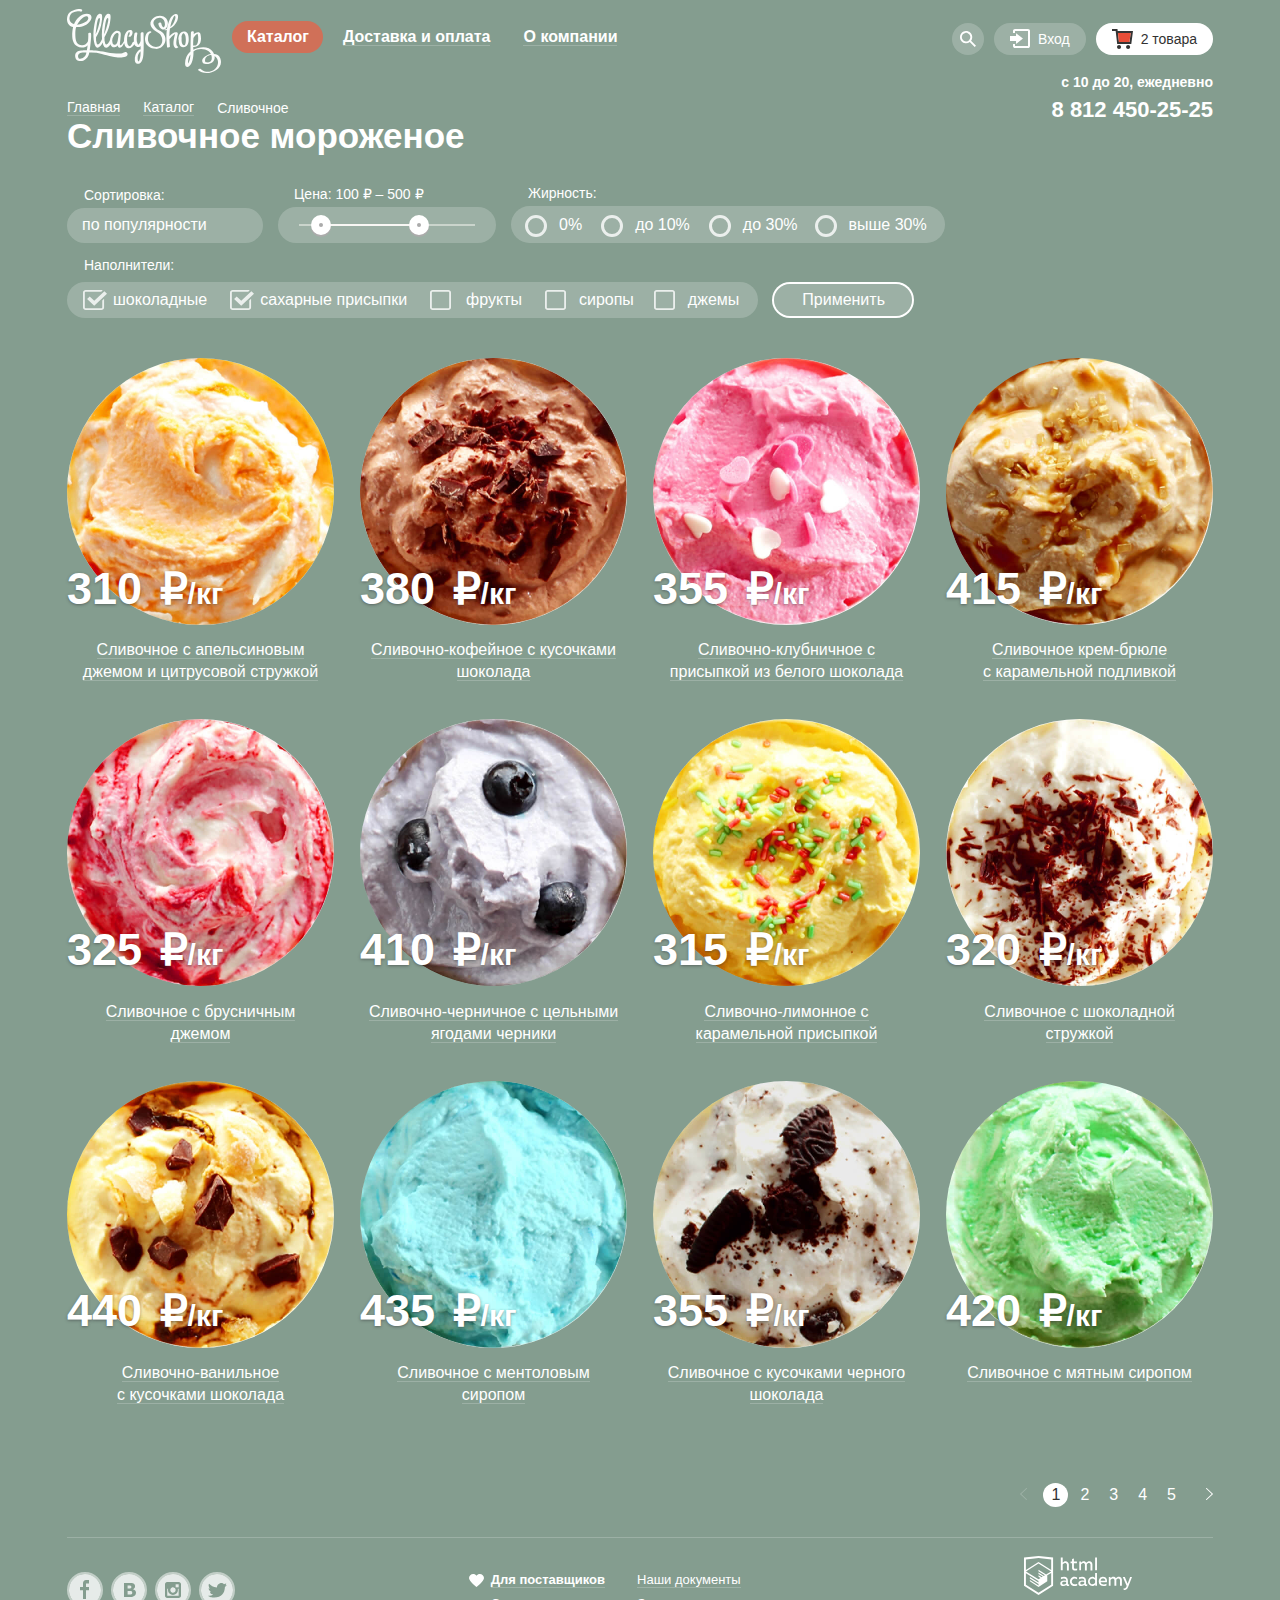
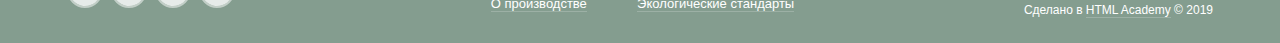
==== commit 0bcf11cf: "Исправил ошибки" ====
--- a/catalog.html
+++ b/catalog.html
@@ -1,501 +1,634 @@
 <!DOCTYPE html>
 <html class="html" lang="ru">
-  <head>
-    <meta charset="UTF-8">
-    <meta name="viewport" content="width=device-width, initial-scale=1.0">
-    <link rel="icon" href="favicon.ico">
-    <link rel="icon" href="img/favicon/icon.svg" type="image/svg+xml">
-    <link rel="apple-touch-icon" href="img/favicon/apple.png">
-<!--    <link rel="manifest" href="manifest.webmanifest">-->
-    <link rel="stylesheet" href="css/normalize.css">
-    <link rel="stylesheet" href="css/style.css">
-    <title>HTML Academy: Глейси</title>
-  </head>
-  <body class="page">
-  <header class="page-header">
-    <div class="container">
-      <div class="page-header__inner">
-        <a class="header-logo" href="index.html">
-          <svg class="header-logo__img" aria-hidden="true" focusable="false" width="154" height="64" viewBox="0 0 154 64" fill="none" xmlns="http://www.w3.org/2000/svg">
-            <title>Gllacy Shop</title>
-            <path d="M59.3411 43.1507C58.6031 43.0641 57.8564 43.196 57.1891 43.5308C57.1891 43.5308 54.1865 46.1093 39.3332 43.1404C28.4134 40.9523 22.7384 41.1783 22.7384 41.1783C22.7384 41.1783 24.57 28.3371 24.0695 24.7415C24.0466 24.4763 23.9242 24.2306 23.7281 24.0562C23.532 23.8818 23.2777 23.7923 23.0186 23.8067C21.9276 23.8067 21.267 24.2382 21.267 24.834C21.3606 27.2614 21.277 29.6926 21.0168 32.1072C20.5634 33.3829 19.7122 34.4692 18.5955 35.1974C17.4788 35.9256 16.1591 36.255 14.8413 36.1342C10.087 35.7952 9.08615 32.2819 8.66578 29.8883C8.2454 27.4947 8.00519 20.807 9.2563 18.0744C9.2563 18.0744 16.4227 18.3312 20.9267 14.3864C25.4308 10.4416 25.1505 7.03093 23.0186 5.57217C20.8867 4.11341 15.8922 4.37024 12.0588 7.96577C9.85781 9.93907 8.11968 12.3973 6.97426 15.1569C6.97426 15.1569 1.33923 13.9241 2.63038 7.88359C4.00161 1.57599 12.3991 2.31564 12.3991 2.31564C14.1507 2.66492 14.2307 2.82929 14.8113 2.23346C15.3918 1.63763 15.8122 0.0966821 13.0597 0.00422536C10.3072 -0.0882313 2.04986 1.30889 0.46845 6.93848C-1.22306 12.9276 1.89973 17.2114 6.09348 17.8792C6.09348 17.8792 3.80143 28.2549 6.63396 33.3914C7.41915 35.0146 8.65661 36.3617 10.1892 37.2616C11.7218 38.1615 13.4804 38.5736 15.2417 38.4457C16.8931 38.4457 19.8157 37.5005 20.6465 36.1342C20.6465 36.1342 20.2561 39.812 19.9258 41.1475C19.9258 41.1475 12.9796 41.055 10.8077 42.1748C7.11439 44.178 7.88508 48.8727 9.30635 50.5369C10.5074 51.9546 14.1207 52.7251 16.733 51.4615C18.2281 50.723 19.5196 49.6125 20.4898 48.2309C21.46 46.8494 22.0781 45.2407 22.288 43.5513C26.5142 43.3281 30.748 43.7998 34.8292 44.9485C41.0047 46.8387 49.6024 48.6056 52.1847 48.6056C54.767 48.6056 60.1918 47.8454 60.5221 45.6367C60.7023 44.178 60.1718 43.4178 59.3411 43.1507ZM15.8722 8.81843C15.8722 8.81843 19.1552 6.25019 20.7266 7.85277C21.0794 8.24335 21.2828 8.75163 21.2993 9.28397C21.3159 9.81632 21.1445 10.3369 20.8166 10.7497C20.156 11.6332 18.4145 14.4275 10.1471 15.8143C10.1471 15.8143 12.7494 11.1298 15.8722 8.81843ZM16.1425 48.7905C16.1425 48.7905 11.6084 51.328 11.138 47.8865C10.9562 47.1689 11.0201 46.409 11.3189 45.7339C11.6177 45.0588 12.1333 44.5096 12.7795 44.178C13.5702 43.7773 14.6511 43.274 19.3653 43.4486C19.3125 44.5462 18.9891 45.6121 18.4254 46.5464C17.8617 47.4807 17.0762 48.2528 16.1425 48.7905Z" fill="#FBFCFB"/>
-            <path d="M73.6439 24.382C73.6439 26.7037 73.6439 29.0151 73.6439 31.3368C73.6439 31.3368 73.6439 31.419 73.6439 31.46C73.5647 32.3848 73.2694 33.2764 72.7831 34.0591C72.4757 34.6276 72.0763 35.1382 71.602 35.5692C71.0716 36.0418 70.7212 34.9837 70.5211 34.5419C69.1298 31.5525 69.8004 27.546 70.3409 24.4128C70.5911 22.9129 67.6285 23.3033 67.3983 24.6388C66.8584 27.3095 66.6732 30.043 66.8478 32.7647C66.5854 32.7859 66.3304 32.8637 66.0993 32.9929C65.8682 33.1221 65.6662 33.2999 65.5066 33.5146C64.9961 34.6344 63.5048 38.3532 61.6731 36.8636C60.352 35.8363 60.2118 33.0215 60.0717 31.4498C59.9123 29.2711 60.1916 27.082 60.8925 25.0189C60.8324 25.1935 62.0335 22.1116 62.5639 23.2622C62.7074 23.8105 62.7269 24.3852 62.6211 24.9424C62.5153 25.4997 62.2869 26.0248 61.9534 26.4777C60.382 27.6899 62.8242 28.1932 63.775 27.4536C65.5766 26.0667 66.7777 21.5877 63.705 21.0535C60.2319 20.4577 58.2601 24.0532 57.5294 26.9091C57.1421 28.5492 56.9738 30.2357 57.029 31.9223C56.5486 32.7853 54.9271 35.559 53.9763 36.0315C52.8553 36.6273 52.8753 35.7952 52.9153 35.261C52.9554 34.7269 53.4558 29.9705 53.726 26.7653C53.9629 25.4929 53.7871 24.1758 53.2256 23.0157C52.7952 22.1219 49.222 20.1187 46.0792 23.8786C44.3087 25.8622 43.2252 28.3898 42.9965 31.0697C42.7863 31.5011 42.5561 31.9634 42.2858 32.4668C40.7845 35.2919 38.8928 36.4835 38.2222 34.5214C37.5477 32.4775 37.2921 30.3125 37.4715 28.1624C39.8038 24.4569 41.5156 20.377 42.536 16.0917C44.0374 9.2499 43.7571 5.84954 42.9464 5.27426C42.1357 4.69897 38.6926 3.2813 36.6208 11.6949C35.0837 17.6814 34.5456 23.8919 35.0293 30.0629C34.7091 30.7615 34.3087 31.6039 33.7982 32.5593C32.2969 35.3843 30.4152 36.576 29.7346 34.6138C29.0736 32.567 28.8317 30.4021 29.024 28.2549C31.3562 24.5494 33.068 20.4695 34.0885 16.1841C35.6399 9.2499 35.3296 5.84954 34.5189 5.27426C33.7082 4.69897 30.2651 3.2813 28.2032 11.6949C26.1414 20.1084 25.731 29.2822 27.7028 35.446C27.7028 35.446 28.7838 38.9182 30.8056 38.6614C32.4771 38.4457 34.4688 36.7609 35.6399 33.6174C35.7723 34.2352 35.936 34.8456 36.1303 35.446C36.1303 35.446 37.2113 38.9182 39.2331 38.6614C40.6043 38.4868 42.2358 37.3054 43.3768 35.148C44.0874 37.028 45.6188 38.5792 47.5906 38.2299C50.263 37.7368 50.8134 36.2472 50.8134 36.2472C50.8134 36.2472 50.7634 38.6922 52.4749 38.6922C53.9963 38.6922 55.2074 37.7779 56.4084 35.446C56.8188 34.6549 57.059 34.1927 57.1891 33.9256C57.5395 36.1342 58.4303 38.0964 60.1918 38.8874C63.1945 40.2229 65.8169 37.6855 67.3582 35.1789C67.5558 35.7829 67.878 36.3361 68.303 36.8006C68.7279 37.2651 69.2455 37.63 69.8204 37.8704C70.4759 38.0818 71.1752 38.1045 71.8424 37.936C72.5095 37.7676 73.1188 37.4144 73.6038 36.915V40.5311C73.0551 40.5011 72.5114 40.6523 72.0524 40.9625C70.5201 42.253 69.3316 43.9212 68.5982 45.8112C67.8648 47.7013 67.6103 49.7513 67.8587 51.7697C67.9009 52.3158 68.0743 52.8426 68.3632 53.3032C68.6521 53.7638 69.0476 54.1438 69.5145 54.4093C69.9813 54.6749 70.5049 54.8176 71.0386 54.8249C71.5722 54.8321 72.0994 54.7037 72.5729 54.451C75.6757 53.0641 76.1461 48.2872 76.4063 45.3696C77.0369 38.3532 76.5464 31.0491 76.5464 24.0121C76.5464 22.7178 73.6439 23.3239 73.6439 24.382ZM30.2751 12.8763C30.9657 10.1539 31.6063 9.06498 32.2769 9.06498C32.9475 9.06498 33.2077 9.79436 32.7373 12.1469C31.8645 16.659 30.491 21.0536 28.6436 25.2449C28.6436 25.2449 29.5845 15.6089 30.2751 12.8763ZM38.7026 12.8763C39.3932 10.1539 40.0338 9.06498 40.6544 9.06498C41.2749 9.06498 41.5952 9.79436 41.1248 12.1469C40.6544 14.4994 39.123 21.0022 37.0311 25.2449C37.0311 25.2449 38.032 15.6089 38.7026 12.8763ZM51.5741 25.6866C51.4941 26.2825 51.1137 30.0937 50.5732 32.1483C50.0327 34.2029 49.6624 34.9323 48.041 35.6411C46.4195 36.35 45.5988 34.1824 45.5988 34.1824C44.4478 30.895 45.9891 28.0186 47.2703 26.0462C48.5514 24.0738 49.8426 23.8991 50.5832 23.9916C50.7568 24.036 50.9201 24.1152 51.0638 24.2244C51.2076 24.3337 51.3289 24.4709 51.4209 24.6284C51.513 24.7858 51.5739 24.9603 51.6001 25.1418C51.6264 25.3234 51.6176 25.5086 51.5741 25.6866ZM73.5638 44.178C73.6242 46.9398 73.0839 49.6807 71.9824 52.2012C71.2817 52.345 70.9815 52.0779 70.7413 50.9273C70.5761 49.8209 70.5761 48.6951 70.7413 47.5886C71.0686 45.5562 72.0479 43.6942 73.5237 42.298C73.5738 42.9452 73.5738 43.5719 73.5638 44.178Z" fill="#FBFCFB"/>
-            <path d="M92.3806 21.4747C91.0788 20.8853 89.9035 20.0372 88.9227 18.9793C87.9418 17.9214 87.1746 16.6746 86.6655 15.3109C85.3843 11.3867 89.5881 8.4897 92.9411 8.66434C96.2941 8.83898 98.0857 12.3832 97.9456 15.5575C97.8855 16.6772 97.1949 19.2044 95.8437 17.8895C94.9501 16.8485 94.4032 15.5422 94.2823 14.1604C94.0821 12.9173 91.1795 13.657 91.3797 14.9617C91.9602 18.7216 95.9037 22.8616 99.2868 18.927C99.9789 18.0362 100.466 16.9962 100.711 15.8848C100.955 14.7735 100.952 13.6197 100.701 12.5099C100.45 11.4 99.9568 10.363 99.2595 9.47639C98.5622 8.5898 97.6784 7.87669 96.6744 7.39049C94.4096 6.48529 91.905 6.43566 89.6078 7.25044C87.3107 8.06522 85.3703 9.6914 84.1332 11.8387C81.4008 16.8211 86.8857 21.6905 90.7692 23.4677C97.0047 26.8886 97.2349 37.9012 88.9475 37.9731C87.245 37.933 85.5951 37.3594 84.2193 36.3293C82.8436 35.2991 81.8077 33.8617 81.2506 32.21C80.6801 30.4841 80.9704 24.4539 83.2524 23.9916C85.0641 23.632 84.5736 21.937 82.802 22.2555C79.0887 22.9951 77.7175 27.9159 78.0778 31.3573C78.6583 36.8431 83.6628 39.9147 88.7173 39.8736C90.9535 39.9395 93.1417 39.2 94.9022 37.7833C96.6628 36.3666 97.8847 34.3621 98.3559 32.1175C98.7278 29.9065 98.3339 27.6317 97.2424 25.6876C96.151 23.7436 94.4309 22.2531 92.3806 21.4747Z" fill="#FBFCFB"/>
-            <path d="M110.977 37.7985C108.125 36.1959 109.756 30.0218 110.187 27.6488C110.467 26.1181 111.738 23.7553 109.696 23.2314C107.304 22.6356 104.461 24.9675 102.41 27.1968C102.408 24.6249 102.592 22.0565 102.96 19.5126C106.125 17.8918 108.659 15.2147 110.146 11.9209C111.448 9.2499 112.088 3.70249 107.684 5.32562C103.681 6.76384 102.309 11.4894 101.058 15.2801C100.586 16.7464 100.221 18.247 99.9674 19.7694C99.5682 19.9414 99.1606 20.0923 98.7463 20.2214C97.0848 20.7556 97.305 21.6699 98.9865 21.1357L99.7972 20.8686C98.9965 26.6318 99.537 32.6723 100.047 38.3327C100.047 38.8874 103.05 38.3327 102.94 37.5314C102.72 35.0042 102.53 32.4771 102.45 29.9705C102.691 29.8979 102.909 29.7595 103.08 29.5698C104.001 28.3831 105.034 27.2924 106.163 26.3133C106.463 26.0359 106.773 25.7791 107.084 25.5325L107.544 25.1833C108.215 24.6388 108.345 24.6285 107.924 25.1833C107.768 26.1629 107.56 27.1333 107.304 28.0905C106.753 31.1724 105.172 37.2232 108.645 39.1648C109.396 39.5551 112.098 38.4046 110.977 37.7985ZM104.481 13.0303C104.792 12.1161 105.202 11.212 105.582 10.3286C106.053 9.21908 107.314 5.42835 108.225 7.24667C108.955 8.69516 107.804 11.0682 107.294 12.4551C106.49 14.6234 105.102 16.5119 103.29 17.8997C103.582 16.2514 103.98 14.6248 104.481 13.0303Z" fill="#FBFCFB"/>
-            <path d="M121.737 30.5971C121.737 27.2173 121.367 22.8821 117.433 22.5226C113.119 22.1219 111.428 26.755 111.368 30.217C111.361 30.3395 111.392 30.4611 111.454 30.5657C111.517 30.6702 111.609 30.7528 111.718 30.8026C111.718 34.0386 112.479 38.2607 116.232 38.1888C120.416 38.1272 121.737 34.3776 121.737 30.5971ZM116.732 36.2267C114.29 35.1994 114.51 30.8745 114.671 28.7891C114.685 28.6843 114.671 28.5773 114.628 28.4808C114.585 28.3843 114.517 28.3024 114.43 28.2446C114.731 26.19 115.511 23.1081 117.293 24.6388C118.714 25.8921 118.744 28.9021 118.814 30.6382C118.874 31.8504 118.724 36.9869 116.742 36.2267H116.732Z" fill="#FBFCFB"/>
-            <path d="M153.265 49.1398C152.144 46.1812 149.682 45.0306 146.969 44.9074C146.667 44.1563 146.287 43.4401 145.838 42.7706C141.925 36.8225 132.637 37.6341 126.341 40.716C126.341 39.7812 126.251 38.8463 126.211 37.9115C127.463 38.0153 128.721 37.7863 129.862 37.2465C131.003 36.7067 131.99 35.8743 132.727 34.8296C134.398 32.3743 134.158 28.0186 133.497 25.2654C132.877 22.6767 130.415 23.1389 128.563 24.0019C127.882 24.333 127.254 24.7696 126.701 25.2963C126.701 24.608 126.811 23.9094 126.861 23.2417C126.972 21.6596 124.019 22.0603 123.919 23.4574C123.458 29.8164 123.619 36.1548 123.478 42.5035C121.702 44.0013 120.291 45.9041 119.358 48.0604C118.425 50.2166 117.996 52.5667 118.104 54.9235C118.104 57.2555 120.035 59.0327 122.107 57.3685C125 55.0879 125.881 50.5575 126.281 47.0955C126.445 45.5504 126.498 43.995 126.441 42.4419C128.698 40.9228 131.334 40.105 134.033 40.0868C136.732 40.0685 139.378 40.8507 141.655 42.3391C142.632 43.0474 143.415 44.0028 143.927 45.1128C142.326 45.4066 140.771 45.9179 139.303 46.6332C137.591 47.4756 135.049 49.4686 135.169 51.6978C135.149 52.4032 135.366 53.0941 135.784 53.655C136.201 54.216 136.793 54.613 137.461 54.7797C137.552 54.8272 137.65 54.8584 137.751 54.8721C143.897 55.8994 148.471 52.1703 147.59 46.9209C150.593 48.5954 151.704 52.4785 150.643 55.8173C148.251 63.3165 139.042 64.991 133.678 59.9778C133.097 59.4436 130.485 60.5736 130.945 61.0051C138.692 68.2681 157.989 61.5496 153.265 49.1398ZM123.298 47.3215C123.213 49.1354 122.827 50.9211 122.157 52.6018C121.907 53.1668 121.637 53.7113 121.346 54.2455C121.346 54.2455 121.086 54.3071 121.036 53.5058C121.032 50.6277 121.846 47.8109 123.378 45.4005C123.358 46.0374 123.338 46.6846 123.298 47.3215ZM126.431 28.974C126.489 28.9234 126.539 28.8646 126.581 28.7994C127.119 27.8692 127.757 27.0042 128.483 26.2208C129.007 25.6096 129.617 25.0831 130.294 24.6593C130.615 24.8237 130.945 25.6866 131.065 26.8475C131.375 29.7034 131.506 37.2232 127.122 36.5143C126.78 36.4987 126.438 36.5583 126.121 36.689C126.111 34.0797 126.251 31.532 126.431 28.974ZM139.523 53.362H139.463C137.781 52.9511 137.961 51.3074 138.182 50.1979C138.672 47.5989 141.755 46.2018 144.297 46.0888C145.588 49.787 144.597 54.2147 139.523 53.362Z" fill="#FBFCFB"/>
-          </svg>
-        </a>
-        <nav>
-          <ul class="menu">
-            <li class="menu__item">
-              <a href="catalog.html" class="menu__link menu__link--active" aria-label="Перейти на страницу каталога"><span class="base-link">Каталог</span></a>
-              <ul class="dropdown">
-                <li class="dropdown__item">
-                  <a href="#" class="dropdown__link dropdown__link--head">Новинки</a>
-                </li>
-                <li class="dropdown__item">
-                  <a href="catalog.html" class="dropdown__link dropdown__link--current">Сливочное</a>
-                </li>
-                <li class="dropdown__item">
-                  <a href="#" class="dropdown__link">Щербеты</a>
-                </li>
-                <li class="dropdown__item">
-                  <a href="#" class="dropdown__link">Фруктовый лед</a>
-                </li>
-                <li class="dropdown__item">
-                  <a href="#" class="dropdown__link">Мелорин</a>
-                </li>
-              </ul>
-            </li>
-            <li class="menu__item">
-              <a href="#" class="menu__link"><span class="base-link">Доставка и оплата</span></a>
-            </li>
-            <li class="menu__item">
-              <a href="#" class="menu__link"><span class="base-link">О компании</span></a>
-            </li>
-          </ul>
-        </nav>
-
-        <ul class="usermenu">
-          <li class="usermenu__item usermenu__item--search">
-            <a class="usermenu__link usermenu__link--search" href="search.html" aria-label="Перейти на страницу поиска">
-              <span class="visually-hidden">Поиск</span>
-            </a>
-            <div class="popup-search">
-              <div class="popup-search__inner">
-                <form action="https://echo.htmlacademy.ru" method="GET" class="popup-search__form">
-                  <input class="field popup-search__field" type="text" id="search" name="input-search" placeholder="Крем-брюле">
-                  <label class="visually-hidden" for="search">Поиск по сайту</label>
-                </form>
-              </div>
-            </div>
+<head>
+  <meta charset="UTF-8">
+  <meta name="viewport" content="width=device-width, initial-scale=1.0">
+  <link rel="icon" href="favicon.ico">
+  <link rel="icon" href="img/favicon/icon.svg" type="image/svg+xml">
+  <link rel="apple-touch-icon" href="img/favicon/apple.png">
+  <!--    <link rel="manifest" href="manifest.webmanifest">-->
+  <link rel="stylesheet" href="css/normalize.css">
+  <link rel="stylesheet" href="css/style.css">
+  <title>HTML Academy: Глейси</title>
+</head>
+<body class="page">
+<header class="page-header">
+  <div class="container">
+    <div class="page-header__inner">
+      <a class="header-logo" href="index.html">
+        <svg class="header-logo__img" aria-hidden="true" focusable="false" width="154" height="64" viewBox="0 0 154 64"
+             fill="none" xmlns="http://www.w3.org/2000/svg">
+          <title>Gllacy Shop</title>
+          <path
+            d="M59.3411 43.1507C58.6031 43.0641 57.8564 43.196 57.1891 43.5308C57.1891 43.5308 54.1865 46.1093 39.3332 43.1404C28.4134 40.9523 22.7384 41.1783 22.7384 41.1783C22.7384 41.1783 24.57 28.3371 24.0695 24.7415C24.0466 24.4763 23.9242 24.2306 23.7281 24.0562C23.532 23.8818 23.2777 23.7923 23.0186 23.8067C21.9276 23.8067 21.267 24.2382 21.267 24.834C21.3606 27.2614 21.277 29.6926 21.0168 32.1072C20.5634 33.3829 19.7122 34.4692 18.5955 35.1974C17.4788 35.9256 16.1591 36.255 14.8413 36.1342C10.087 35.7952 9.08615 32.2819 8.66578 29.8883C8.2454 27.4947 8.00519 20.807 9.2563 18.0744C9.2563 18.0744 16.4227 18.3312 20.9267 14.3864C25.4308 10.4416 25.1505 7.03093 23.0186 5.57217C20.8867 4.11341 15.8922 4.37024 12.0588 7.96577C9.85781 9.93907 8.11968 12.3973 6.97426 15.1569C6.97426 15.1569 1.33923 13.9241 2.63038 7.88359C4.00161 1.57599 12.3991 2.31564 12.3991 2.31564C14.1507 2.66492 14.2307 2.82929 14.8113 2.23346C15.3918 1.63763 15.8122 0.0966821 13.0597 0.00422536C10.3072 -0.0882313 2.04986 1.30889 0.46845 6.93848C-1.22306 12.9276 1.89973 17.2114 6.09348 17.8792C6.09348 17.8792 3.80143 28.2549 6.63396 33.3914C7.41915 35.0146 8.65661 36.3617 10.1892 37.2616C11.7218 38.1615 13.4804 38.5736 15.2417 38.4457C16.8931 38.4457 19.8157 37.5005 20.6465 36.1342C20.6465 36.1342 20.2561 39.812 19.9258 41.1475C19.9258 41.1475 12.9796 41.055 10.8077 42.1748C7.11439 44.178 7.88508 48.8727 9.30635 50.5369C10.5074 51.9546 14.1207 52.7251 16.733 51.4615C18.2281 50.723 19.5196 49.6125 20.4898 48.2309C21.46 46.8494 22.0781 45.2407 22.288 43.5513C26.5142 43.3281 30.748 43.7998 34.8292 44.9485C41.0047 46.8387 49.6024 48.6056 52.1847 48.6056C54.767 48.6056 60.1918 47.8454 60.5221 45.6367C60.7023 44.178 60.1718 43.4178 59.3411 43.1507ZM15.8722 8.81843C15.8722 8.81843 19.1552 6.25019 20.7266 7.85277C21.0794 8.24335 21.2828 8.75163 21.2993 9.28397C21.3159 9.81632 21.1445 10.3369 20.8166 10.7497C20.156 11.6332 18.4145 14.4275 10.1471 15.8143C10.1471 15.8143 12.7494 11.1298 15.8722 8.81843ZM16.1425 48.7905C16.1425 48.7905 11.6084 51.328 11.138 47.8865C10.9562 47.1689 11.0201 46.409 11.3189 45.7339C11.6177 45.0588 12.1333 44.5096 12.7795 44.178C13.5702 43.7773 14.6511 43.274 19.3653 43.4486C19.3125 44.5462 18.9891 45.6121 18.4254 46.5464C17.8617 47.4807 17.0762 48.2528 16.1425 48.7905Z"
+            fill="#FBFCFB"/>
+          <path
+            d="M73.6439 24.382C73.6439 26.7037 73.6439 29.0151 73.6439 31.3368C73.6439 31.3368 73.6439 31.419 73.6439 31.46C73.5647 32.3848 73.2694 33.2764 72.7831 34.0591C72.4757 34.6276 72.0763 35.1382 71.602 35.5692C71.0716 36.0418 70.7212 34.9837 70.5211 34.5419C69.1298 31.5525 69.8004 27.546 70.3409 24.4128C70.5911 22.9129 67.6285 23.3033 67.3983 24.6388C66.8584 27.3095 66.6732 30.043 66.8478 32.7647C66.5854 32.7859 66.3304 32.8637 66.0993 32.9929C65.8682 33.1221 65.6662 33.2999 65.5066 33.5146C64.9961 34.6344 63.5048 38.3532 61.6731 36.8636C60.352 35.8363 60.2118 33.0215 60.0717 31.4498C59.9123 29.2711 60.1916 27.082 60.8925 25.0189C60.8324 25.1935 62.0335 22.1116 62.5639 23.2622C62.7074 23.8105 62.7269 24.3852 62.6211 24.9424C62.5153 25.4997 62.2869 26.0248 61.9534 26.4777C60.382 27.6899 62.8242 28.1932 63.775 27.4536C65.5766 26.0667 66.7777 21.5877 63.705 21.0535C60.2319 20.4577 58.2601 24.0532 57.5294 26.9091C57.1421 28.5492 56.9738 30.2357 57.029 31.9223C56.5486 32.7853 54.9271 35.559 53.9763 36.0315C52.8553 36.6273 52.8753 35.7952 52.9153 35.261C52.9554 34.7269 53.4558 29.9705 53.726 26.7653C53.9629 25.4929 53.7871 24.1758 53.2256 23.0157C52.7952 22.1219 49.222 20.1187 46.0792 23.8786C44.3087 25.8622 43.2252 28.3898 42.9965 31.0697C42.7863 31.5011 42.5561 31.9634 42.2858 32.4668C40.7845 35.2919 38.8928 36.4835 38.2222 34.5214C37.5477 32.4775 37.2921 30.3125 37.4715 28.1624C39.8038 24.4569 41.5156 20.377 42.536 16.0917C44.0374 9.2499 43.7571 5.84954 42.9464 5.27426C42.1357 4.69897 38.6926 3.2813 36.6208 11.6949C35.0837 17.6814 34.5456 23.8919 35.0293 30.0629C34.7091 30.7615 34.3087 31.6039 33.7982 32.5593C32.2969 35.3843 30.4152 36.576 29.7346 34.6138C29.0736 32.567 28.8317 30.4021 29.024 28.2549C31.3562 24.5494 33.068 20.4695 34.0885 16.1841C35.6399 9.2499 35.3296 5.84954 34.5189 5.27426C33.7082 4.69897 30.2651 3.2813 28.2032 11.6949C26.1414 20.1084 25.731 29.2822 27.7028 35.446C27.7028 35.446 28.7838 38.9182 30.8056 38.6614C32.4771 38.4457 34.4688 36.7609 35.6399 33.6174C35.7723 34.2352 35.936 34.8456 36.1303 35.446C36.1303 35.446 37.2113 38.9182 39.2331 38.6614C40.6043 38.4868 42.2358 37.3054 43.3768 35.148C44.0874 37.028 45.6188 38.5792 47.5906 38.2299C50.263 37.7368 50.8134 36.2472 50.8134 36.2472C50.8134 36.2472 50.7634 38.6922 52.4749 38.6922C53.9963 38.6922 55.2074 37.7779 56.4084 35.446C56.8188 34.6549 57.059 34.1927 57.1891 33.9256C57.5395 36.1342 58.4303 38.0964 60.1918 38.8874C63.1945 40.2229 65.8169 37.6855 67.3582 35.1789C67.5558 35.7829 67.878 36.3361 68.303 36.8006C68.7279 37.2651 69.2455 37.63 69.8204 37.8704C70.4759 38.0818 71.1752 38.1045 71.8424 37.936C72.5095 37.7676 73.1188 37.4144 73.6038 36.915V40.5311C73.0551 40.5011 72.5114 40.6523 72.0524 40.9625C70.5201 42.253 69.3316 43.9212 68.5982 45.8112C67.8648 47.7013 67.6103 49.7513 67.8587 51.7697C67.9009 52.3158 68.0743 52.8426 68.3632 53.3032C68.6521 53.7638 69.0476 54.1438 69.5145 54.4093C69.9813 54.6749 70.5049 54.8176 71.0386 54.8249C71.5722 54.8321 72.0994 54.7037 72.5729 54.451C75.6757 53.0641 76.1461 48.2872 76.4063 45.3696C77.0369 38.3532 76.5464 31.0491 76.5464 24.0121C76.5464 22.7178 73.6439 23.3239 73.6439 24.382ZM30.2751 12.8763C30.9657 10.1539 31.6063 9.06498 32.2769 9.06498C32.9475 9.06498 33.2077 9.79436 32.7373 12.1469C31.8645 16.659 30.491 21.0536 28.6436 25.2449C28.6436 25.2449 29.5845 15.6089 30.2751 12.8763ZM38.7026 12.8763C39.3932 10.1539 40.0338 9.06498 40.6544 9.06498C41.2749 9.06498 41.5952 9.79436 41.1248 12.1469C40.6544 14.4994 39.123 21.0022 37.0311 25.2449C37.0311 25.2449 38.032 15.6089 38.7026 12.8763ZM51.5741 25.6866C51.4941 26.2825 51.1137 30.0937 50.5732 32.1483C50.0327 34.2029 49.6624 34.9323 48.041 35.6411C46.4195 36.35 45.5988 34.1824 45.5988 34.1824C44.4478 30.895 45.9891 28.0186 47.2703 26.0462C48.5514 24.0738 49.8426 23.8991 50.5832 23.9916C50.7568 24.036 50.9201 24.1152 51.0638 24.2244C51.2076 24.3337 51.3289 24.4709 51.4209 24.6284C51.513 24.7858 51.5739 24.9603 51.6001 25.1418C51.6264 25.3234 51.6176 25.5086 51.5741 25.6866ZM73.5638 44.178C73.6242 46.9398 73.0839 49.6807 71.9824 52.2012C71.2817 52.345 70.9815 52.0779 70.7413 50.9273C70.5761 49.8209 70.5761 48.6951 70.7413 47.5886C71.0686 45.5562 72.0479 43.6942 73.5237 42.298C73.5738 42.9452 73.5738 43.5719 73.5638 44.178Z"
+            fill="#FBFCFB"/>
+          <path
+            d="M92.3806 21.4747C91.0788 20.8853 89.9035 20.0372 88.9227 18.9793C87.9418 17.9214 87.1746 16.6746 86.6655 15.3109C85.3843 11.3867 89.5881 8.4897 92.9411 8.66434C96.2941 8.83898 98.0857 12.3832 97.9456 15.5575C97.8855 16.6772 97.1949 19.2044 95.8437 17.8895C94.9501 16.8485 94.4032 15.5422 94.2823 14.1604C94.0821 12.9173 91.1795 13.657 91.3797 14.9617C91.9602 18.7216 95.9037 22.8616 99.2868 18.927C99.9789 18.0362 100.466 16.9962 100.711 15.8848C100.955 14.7735 100.952 13.6197 100.701 12.5099C100.45 11.4 99.9568 10.363 99.2595 9.47639C98.5622 8.5898 97.6784 7.87669 96.6744 7.39049C94.4096 6.48529 91.905 6.43566 89.6078 7.25044C87.3107 8.06522 85.3703 9.6914 84.1332 11.8387C81.4008 16.8211 86.8857 21.6905 90.7692 23.4677C97.0047 26.8886 97.2349 37.9012 88.9475 37.9731C87.245 37.933 85.5951 37.3594 84.2193 36.3293C82.8436 35.2991 81.8077 33.8617 81.2506 32.21C80.6801 30.4841 80.9704 24.4539 83.2524 23.9916C85.0641 23.632 84.5736 21.937 82.802 22.2555C79.0887 22.9951 77.7175 27.9159 78.0778 31.3573C78.6583 36.8431 83.6628 39.9147 88.7173 39.8736C90.9535 39.9395 93.1417 39.2 94.9022 37.7833C96.6628 36.3666 97.8847 34.3621 98.3559 32.1175C98.7278 29.9065 98.3339 27.6317 97.2424 25.6876C96.151 23.7436 94.4309 22.2531 92.3806 21.4747Z"
+            fill="#FBFCFB"/>
+          <path
+            d="M110.977 37.7985C108.125 36.1959 109.756 30.0218 110.187 27.6488C110.467 26.1181 111.738 23.7553 109.696 23.2314C107.304 22.6356 104.461 24.9675 102.41 27.1968C102.408 24.6249 102.592 22.0565 102.96 19.5126C106.125 17.8918 108.659 15.2147 110.146 11.9209C111.448 9.2499 112.088 3.70249 107.684 5.32562C103.681 6.76384 102.309 11.4894 101.058 15.2801C100.586 16.7464 100.221 18.247 99.9674 19.7694C99.5682 19.9414 99.1606 20.0923 98.7463 20.2214C97.0848 20.7556 97.305 21.6699 98.9865 21.1357L99.7972 20.8686C98.9965 26.6318 99.537 32.6723 100.047 38.3327C100.047 38.8874 103.05 38.3327 102.94 37.5314C102.72 35.0042 102.53 32.4771 102.45 29.9705C102.691 29.8979 102.909 29.7595 103.08 29.5698C104.001 28.3831 105.034 27.2924 106.163 26.3133C106.463 26.0359 106.773 25.7791 107.084 25.5325L107.544 25.1833C108.215 24.6388 108.345 24.6285 107.924 25.1833C107.768 26.1629 107.56 27.1333 107.304 28.0905C106.753 31.1724 105.172 37.2232 108.645 39.1648C109.396 39.5551 112.098 38.4046 110.977 37.7985ZM104.481 13.0303C104.792 12.1161 105.202 11.212 105.582 10.3286C106.053 9.21908 107.314 5.42835 108.225 7.24667C108.955 8.69516 107.804 11.0682 107.294 12.4551C106.49 14.6234 105.102 16.5119 103.29 17.8997C103.582 16.2514 103.98 14.6248 104.481 13.0303Z"
+            fill="#FBFCFB"/>
+          <path
+            d="M121.737 30.5971C121.737 27.2173 121.367 22.8821 117.433 22.5226C113.119 22.1219 111.428 26.755 111.368 30.217C111.361 30.3395 111.392 30.4611 111.454 30.5657C111.517 30.6702 111.609 30.7528 111.718 30.8026C111.718 34.0386 112.479 38.2607 116.232 38.1888C120.416 38.1272 121.737 34.3776 121.737 30.5971ZM116.732 36.2267C114.29 35.1994 114.51 30.8745 114.671 28.7891C114.685 28.6843 114.671 28.5773 114.628 28.4808C114.585 28.3843 114.517 28.3024 114.43 28.2446C114.731 26.19 115.511 23.1081 117.293 24.6388C118.714 25.8921 118.744 28.9021 118.814 30.6382C118.874 31.8504 118.724 36.9869 116.742 36.2267H116.732Z"
+            fill="#FBFCFB"/>
+          <path
+            d="M153.265 49.1398C152.144 46.1812 149.682 45.0306 146.969 44.9074C146.667 44.1563 146.287 43.4401 145.838 42.7706C141.925 36.8225 132.637 37.6341 126.341 40.716C126.341 39.7812 126.251 38.8463 126.211 37.9115C127.463 38.0153 128.721 37.7863 129.862 37.2465C131.003 36.7067 131.99 35.8743 132.727 34.8296C134.398 32.3743 134.158 28.0186 133.497 25.2654C132.877 22.6767 130.415 23.1389 128.563 24.0019C127.882 24.333 127.254 24.7696 126.701 25.2963C126.701 24.608 126.811 23.9094 126.861 23.2417C126.972 21.6596 124.019 22.0603 123.919 23.4574C123.458 29.8164 123.619 36.1548 123.478 42.5035C121.702 44.0013 120.291 45.9041 119.358 48.0604C118.425 50.2166 117.996 52.5667 118.104 54.9235C118.104 57.2555 120.035 59.0327 122.107 57.3685C125 55.0879 125.881 50.5575 126.281 47.0955C126.445 45.5504 126.498 43.995 126.441 42.4419C128.698 40.9228 131.334 40.105 134.033 40.0868C136.732 40.0685 139.378 40.8507 141.655 42.3391C142.632 43.0474 143.415 44.0028 143.927 45.1128C142.326 45.4066 140.771 45.9179 139.303 46.6332C137.591 47.4756 135.049 49.4686 135.169 51.6978C135.149 52.4032 135.366 53.0941 135.784 53.655C136.201 54.216 136.793 54.613 137.461 54.7797C137.552 54.8272 137.65 54.8584 137.751 54.8721C143.897 55.8994 148.471 52.1703 147.59 46.9209C150.593 48.5954 151.704 52.4785 150.643 55.8173C148.251 63.3165 139.042 64.991 133.678 59.9778C133.097 59.4436 130.485 60.5736 130.945 61.0051C138.692 68.2681 157.989 61.5496 153.265 49.1398ZM123.298 47.3215C123.213 49.1354 122.827 50.9211 122.157 52.6018C121.907 53.1668 121.637 53.7113 121.346 54.2455C121.346 54.2455 121.086 54.3071 121.036 53.5058C121.032 50.6277 121.846 47.8109 123.378 45.4005C123.358 46.0374 123.338 46.6846 123.298 47.3215ZM126.431 28.974C126.489 28.9234 126.539 28.8646 126.581 28.7994C127.119 27.8692 127.757 27.0042 128.483 26.2208C129.007 25.6096 129.617 25.0831 130.294 24.6593C130.615 24.8237 130.945 25.6866 131.065 26.8475C131.375 29.7034 131.506 37.2232 127.122 36.5143C126.78 36.4987 126.438 36.5583 126.121 36.689C126.111 34.0797 126.251 31.532 126.431 28.974ZM139.523 53.362H139.463C137.781 52.9511 137.961 51.3074 138.182 50.1979C138.672 47.5989 141.755 46.2018 144.297 46.0888C145.588 49.787 144.597 54.2147 139.523 53.362Z"
+            fill="#FBFCFB"/>
+        </svg>
+      </a>
+      <nav>
+        <ul class="menu">
+          <li class="menu__item">
+            <a href="catalog.html" class="menu__link menu__link--active" aria-label="Перейти на страницу каталога"><span
+              class="base-link">Каталог</span></a>
+            <ul class="dropdown">
+              <li class="dropdown__item">
+                <a href="#" class="dropdown__link dropdown__link--head">Новинки</a>
+              </li>
+              <li class="dropdown__item">
+                <a href="catalog.html" class="dropdown__link dropdown__link--current">Сливочное</a>
+              </li>
+              <li class="dropdown__item">
+                <a href="#" class="dropdown__link">Щербеты</a>
+              </li>
+              <li class="dropdown__item">
+                <a href="#" class="dropdown__link">Фруктовый лед</a>
+              </li>
+              <li class="dropdown__item">
+                <a href="#" class="dropdown__link">Мелорин</a>
+              </li>
+            </ul>
           </li>
-          <li class="usermenu__item">
-            <a class="usermenu__link usermenu__link--login" href="login.html" aria-label="Перейти на страницу входа">
-              <span>Вход</span>
-            </a>
-            <div class="popup-login">
-              <form action="https://echo.htmlacademy.ru" method="post" class="popup-login__form">
-                <input type="email" class="field popup-login__field" id="input-login" name="user-email" placeholder="email@example.com" aria-invalid="true" required>
-                <label for="input-login" class="visually-hidden">Email</label>
-
-                <input type="password" class="field popup-login__field" id="input-password" name="password" placeholder="••••••" aria-invalid="true" required>
-                <label for="input-password" class="visually-hidden">Пароль</label>
-
-                <button class="btn popup-login__btn" type="submit" aria-label="Войти на сайт">Войти</button>
-                <div class="popup-login__links">
-                  <a class=" popup-login__link" href="#" aria-label="Перейти на страницу восстановления пароля"><span class="base-link">Забыли пароль?</span></a>
-                  <a class="popup-login__link" href="#" aria-label="Перейти на страницу регистрации"><span class="base-link">Новая регистрация</span></a>
-                </div>
+          <li class="menu__item">
+            <a href="#" class="menu__link"><span class="base-link">Доставка и оплата</span></a>
+          </li>
+          <li class="menu__item">
+            <a href="#" class="menu__link"><span class="base-link">О компании</span></a>
+          </li>
+        </ul>
+      </nav>
+
+      <ul class="usermenu">
+        <li class="usermenu__item usermenu__item--search">
+          <a class="usermenu__link usermenu__link--search" href="search.html" aria-label="Перейти на страницу поиска">
+            <span class="visually-hidden">Поиск</span>
+          </a>
+          <div class="popup-search">
+            <div class="popup-search__inner">
+              <form action="https://echo.htmlacademy.ru" method="GET" class="popup-search__form">
+                <input class="field popup-search__field" type="text" id="search" name="input-search"
+                       placeholder="Крем-брюле">
+                <label class="visually-hidden" for="search">Поиск по сайту</label>
               </form>
             </div>
-          </li>
-          <li class="usermenu__item">
-            <a class="btn usermenu__link usermenu__link--cart usermenu__link--active" href="cart.html" aria-label="Перейти в корзину">
-              <span>2 товара</span>
-            </a>
-            <div class="popup-cart">
-              <form action="https://echo.htmlacademy.ru" method="post" class="popup-cart__form">
-                <ul class="popup-cart__list">
-                  <li class="popup-cart__item">
-                    <button  class="popup-cart__cross" aria-label="Удалить Пломбир с апельсиновым джемом из корзины" type="button">
-                      <svg aria-hidden="true" focusable="false" width="11" height="11" viewBox="0 0 11 11" fill="none" xmlns="http://www.w3.org/2000/svg">
-                        <path d="M11 0.712591L10.2874 0L5.5 4.78741L0.712591 0L0 0.712591L4.78741 5.5L0 10.2874L0.712591 11L5.5 6.21259L10.2874 11L11 10.2874L6.21259 5.5L11 0.712591Z" fill="#2C2829"/>
-                      </svg>
-                    </button>
-                    <img src="img/products/product1.jpg" alt="" class="popup-cart__preview" width="33" height="33">
-                    <a class="popup-cart__link" href="#">Пломбир с апельсиновым джемом</a>
-                    <p class="popup-cart__weight">1,5 кг х <span class="popup-cart__weight--price">200 руб.</span></p>
-                    <p class="popup-cart__price">300 руб.</p>
-                  </li>
-                  <li class="popup-cart__item">
-                    <button class="popup-cart__cross" aria-label="Удалить Клубничный пломбир с присыпкой из белого шоколада из корзины" type="button">
-                      <svg aria-hidden="true" focusable="false" width="11" height="11" viewBox="0 0 11 11" fill="none" xmlns="http://www.w3.org/2000/svg">
-                        <path d="M11 0.712591L10.2874 0L5.5 4.78741L0.712591 0L0 0.712591L4.78741 5.5L0 10.2874L0.712591 11L5.5 6.21259L10.2874 11L11 10.2874L6.21259 5.5L11 0.712591Z" fill="#2C2829"/>
-                      </svg>
-                    </button>
-                    <img src="img/products/product3.jpg" alt="" class="popup-cart__preview" width="33" height="33">
-                    <a class="popup-cart__link" href="#">Клубничный пломбир с присыпкой из белого шоколада</a>
-                    <p class="popup-cart__weight">1,5 кг х <span class="popup-cart__weight--price">300 руб.</span></p>
-                    <p class="popup-cart__price">450 руб.</p>
-                  </li>
-                </ul>
-                <div class="popup-cart__checkout">
-                  <p class="popup-cart__total">Итого: 750 руб.</p>
-                  <button class="btn popup-cart__btn" type="submit">Оформить заказ</button>
+          </div>
+        </li>
+        <li class="usermenu__item">
+          <a class="usermenu__link usermenu__link--login" href="login.html" aria-label="Перейти на страницу входа">
+            <span>Вход</span>
+          </a>
+          <div class="popup-login">
+            <form action="https://echo.htmlacademy.ru" method="post" class="popup-login__form">
+              <input type="email" class="field popup-login__field" id="input-login" name="user-email"
+                     placeholder="email@example.com" aria-invalid="true">
+              <label for="input-login" class="visually-hidden">Email</label>
+
+              <input type="password" class="field popup-login__field" id="input-password" name="password"
+                     placeholder="••••••" aria-invalid="true">
+              <label for="input-password" class="visually-hidden">Пароль</label>
+
+              <button class="btn popup-login__btn" type="submit" aria-label="Войти на сайт">Войти</button>
+              <div class="popup-login__links">
+                <a class=" popup-login__link" href="#" aria-label="Перейти на страницу восстановления пароля"><span
+                  class="base-link">Забыли пароль?</span></a>
+                <a class="popup-login__link" href="#" aria-label="Перейти на страницу регистрации"><span
+                  class="base-link">Новая регистрация</span></a>
+              </div>
+            </form>
+          </div>
+        </li>
+        <li class="usermenu__item">
+          <a class="btn usermenu__link usermenu__link--cart usermenu__link--active" href="cart.html"
+             aria-label="Перейти в корзину">
+            <span>2 товара</span>
+          </a>
+          <div class="popup-cart">
+            <ul class="popup-cart__list">
+              <li class="popup-cart__item">
+                <div class="popup-cart__close">
+                  <button class="popup-cart__cross" aria-label="Удалить Пломбир с апельсиновым джемом из корзины"
+                          type="button">
+                    <svg aria-hidden="true" focusable="false" width="11" height="11" viewBox="0 0 11 11" fill="none"
+                         xmlns="http://www.w3.org/2000/svg">
+                      <path
+                        d="M11 0.712591L10.2874 0L5.5 4.78741L0.712591 0L0 0.712591L4.78741 5.5L0 10.2874L0.712591 11L5.5 6.21259L10.2874 11L11 10.2874L6.21259 5.5L11 0.712591Z"
+                        fill="#2C2829"/>
+                    </svg>
+                  </button>
                 </div>
-              </form>
+                <img src="img/products/product1.jpg" alt="" class="popup-cart__preview" width="33" height="33">
+                <a class="popup-cart__link" href="#" aria-label="Перейти на страницу товара">Пломбир с апельсиновым
+                  джемом</a>
+                <p class="popup-cart__weight">1,5 кг х <span class="popup-cart__weight--price">200 руб.</span></p>
+                <p class="popup-cart__price">300 руб.</p>
+              </li>
+              <li class="popup-cart__item">
+                <div class="popup-cart__close">
+                  <button class="popup-cart__cross"
+                          aria-label="Удалить Клубничный пломбир с присыпкой из белого шоколада из корзины"
+                          type="button">
+                    <svg aria-hidden="true" focusable="false" width="11" height="11" viewBox="0 0 11 11" fill="none"
+                         xmlns="http://www.w3.org/2000/svg">
+                      <path
+                        d="M11 0.712591L10.2874 0L5.5 4.78741L0.712591 0L0 0.712591L4.78741 5.5L0 10.2874L0.712591 11L5.5 6.21259L10.2874 11L11 10.2874L6.21259 5.5L11 0.712591Z"
+                        fill="#2C2829"/>
+                    </svg>
+                  </button>
+                </div>
+                <img src="img/products/product3.jpg" alt="" class="popup-cart__preview" width="33" height="33">
+                <a class="popup-cart__link" href="#" aria-label="Перейти на страницу товара">Клубничный пломбир с
+                  присыпкой из белого шоколада</a>
+                <p class="popup-cart__weight">1,5 кг х <span class="popup-cart__weight--price">300 руб.</span></p>
+                <p class="popup-cart__price">450 руб.</p>
+              </li>
+            </ul>
+
+            <div class="popup-cart__checkout">
+              <p class="popup-cart__total">Итого: 750 руб.</p>
+              <a class="btn popup-cart__btn" href="cart.html" aria-label="Перейти на страницу оплаты">Оформить заказ</a>
             </div>
-          </li>
-        </ul>
-        <div class="page-header__info">
-          <p class="page-header__days">с 10 до 20, ежедневно</p>
-          <a class="base-link page-header__phone" href="tel:+78124502525" aria-label="Сделать звонок">8 812 450-25-25</a>
-        </div>
+          </div>
+        </li>
+      </ul>
+      <div class="page-header__info">
+        <p class="page-header__days">с 10 до 20, ежедневно</p>
+        <a class="base-link page-header__phone" href="tel:+78124502525" aria-label="Сделать звонок">8 812 450-25-25</a>
       </div>
     </div>
-  </header>
-
-      <main>
-        <div class="container">
-          <div class="breadcrumbs">
-            <ul class="breadcrumbs__list">
-              <li class="breadcrumbs__item">
-                <a href="index.html" class="base-link breadcrumbs__link" aria-label="Перейти на страницу Главная">Главная</a>
-              </li>
-              <li class="breadcrumbs__item">
-                <a href="catalog.html" class="base-link breadcrumbs__link" aria-label="Перейти на страницу Каталог">Каталог</a>
-              </li>
-              <li class="breadcrumbs__item">
-                <a class="base-link breadcrumbs__link">Сливочное</a>
-              </li>
-            </ul>
-          </div>
-          <h1 class="main-title">Сливочное мороженое</h1>
-          <section class="filter">
-            <h2 class="visually-hidden">Фильтр товаров</h2>
-            <form action="https://echo.htmlacademy.ru" method="GET" class="filter-form">
-              <fieldset class="filter-group select">
-                <legend class="filter-label select__label">Сортировка:</legend>
-                <label>
-                  <select name="sorting" id="filter-sorting" class="custom-select">
-                    <option value="by-popularity">по популярности</option>
-                    <option value="inexpensive-first">сначала недорогие</option>
-                    <option value="expensive-first">сначала дорогие</option>
-                    <option value="by-fat-content">по жирности</option>
-                  </select>
-                </label>
-              </fieldset>
-
-            <fieldset class="filter-group price">
-              <legend class="filter-label price__label">Цена: 100 ₽ – 500 ₽</legend>
-              <div class="price__range" aria-label="Укажите диапозон цены">
-                <div class="price__controls">
-                  <div class="scale">
-                    <div class="bar" style="width: 60%;margin-left: 10%"></div>
-                  </div>
-                  <div class="toggle toggle-min" tabindex="0" aria-label="Указать значение: от"></div>
-                  <div class="toggle toggle-max" tabindex="0" aria-label="Указать значение: до"></div>
-                </div>
-                <label class="price__filter-range price__filter-range--min visually-hidden" aria-hidden="true">
-                  <input type="number" id="filter-price-min" class="custom-range" value="100" tabindex="-1">
-                </label>
-
-                <label class="price__filter-range price__filter-range--max visually-hidden" aria-hidden="true">
-                  <input type="number" id="filter-price-max" class="custom-range" value="500" tabindex="-1">
-                </label>
+  </div>
+</header>
+
+<main>
+  <div class="container">
+    <div class="breadcrumbs">
+      <ul class="breadcrumbs__list">
+        <li class="breadcrumbs__item">
+          <a href="index.html" class="base-link breadcrumbs__link" aria-label="Перейти на страницу Главная">Главная</a>
+        </li>
+        <li class="breadcrumbs__item">
+          <a href="#" class="base-link breadcrumbs__link" aria-label="Перейти на страницу Каталог">Каталог</a>
+        </li>
+        <li class="breadcrumbs__item">
+          <a class="base-link breadcrumbs__link">Сливочное</a>
+        </li>
+      </ul>
+    </div>
+    <h1 class="main-title">Сливочное мороженое</h1>
+    <section class="filter">
+      <h2 class="visually-hidden">Фильтр товаров</h2>
+      <form action="https://echo.htmlacademy.ru" method="GET" class="filter-form">
+        <fieldset class="filter-group select">
+          <legend class="filter-label select__label">Сортировка:</legend>
+          <label>
+            <select name="sorting" id="filter-sorting" class="custom-select">
+              <option value="by-popularity">по популярности</option>
+              <option value="inexpensive-first">сначала недорогие</option>
+              <option value="expensive-first">сначала дорогие</option>
+              <option value="by-fat-content">по жирности</option>
+            </select>
+          </label>
+        </fieldset>
+
+        <fieldset class="filter-group price">
+          <legend class="filter-label price__label">Цена: 100 ₽ – 500 ₽</legend>
+          <div class="price__range" aria-label="Укажите диапозон цены">
+            <div class="price__controls">
+              <div class="scale">
+                <div class="bar" style="width: 60%;margin-left: 10%"></div>
               </div>
-            </fieldset>
-
-            <fieldset class="filter-group fat">
-              <legend class="filter-label fat__label">Жирность:</legend>
-                <ul class="filter-list fat__list">
-                  <li class="filter-item fat__item fat__item--0">
-                    <input type="radio" name="fat-content" value="0" id="filter-0" class="custom-radio visually-hidden">
-                    <label for="filter-0">0%</label>
-                  </li>
-                  <li class="filter-item fat__item fat__item--to10">
-                    <input type="radio" name="fat-content" value="to-10" id="filter-to-10" class="custom-radio visually-hidden">
-                    <label for="filter-to-10">до 10%</label>
-                  </li>
-                  <li class="filter-item fat__item fat__item--to30">
-                    <input type="radio" name="fat-content" value="to-30" id="filter-to-30" class="custom-radio visually-hidden">
-                    <label for="filter-to-30">до 30%</label>
-                  </li>
-                  <li class="filter-item fat__item fat__item--from30">
-                    <input type="radio" name="fat-content" value="from-30" id="filter-from-30" class="custom-radio visually-hidden">
-                    <label for="filter-from-30">выше 30%</label>
-                  </li>
-                </ul>
-            </fieldset>
-
-            <fieldset class="filter-group fillers">
-              <legend class="filter-label fillers__label">Наполнители:</legend>
-                <ul class="filter-list fillers__list">
-                  <li class="filter-item fillers__item fillers__item--chocolate">
-                    <input type="checkbox" name="chocolate" id="filter-chocolate" class="custom-checkbox visually-hidden" checked>
-                    <label for="filter-chocolate">шоколадные</label>
-                  </li>
-                  <li class="filter-item fillers__item fillers__item--sugar">
-                    <input type="checkbox" name="powder-sugar" id="filter-powder-sugar" class="custom-checkbox visually-hidden" checked>
-                    <label for="filter-powder-sugar">сахарные присыпки</label>
-                  </li>
-                  <li class="filter-item fillers__item fillers__item--fruits">
-                    <input type="checkbox" name="fruits" id="filter-fruits" class="custom-checkbox visually-hidden">
-                    <label for="filter-fruits">фрукты</label>
-                  </li>
-                  <li class="filter-item fillers__item fillers__item--syrups">
-                    <input type="checkbox" name="syrups" id="filter-syrups" class="custom-checkbox visually-hidden">
-                    <label for="filter-syrups">сиропы</label>
-                  </li>
-                  <li class="filter-item fillers__item fillers__item--jams">
-                    <input type="checkbox" name="jams" id="filter-jams" class="custom-checkbox visually-hidden">
-                    <label for="filter-jams">джемы</label>
-                  </li>
-                </ul>
-            </fieldset>
-            <button class="btn filter__btn" type="submit" aria-label="Сортировать товары">Применить</button>
-          </form>
-        </section>
-
-        <section class="products">
-          <h2 class="visually-hidden">Каталог товаров</h2>
-          <ul class="products__list">
-            <li class="products__item">
-              <div class="products__content">
-                <img class="products__img" src="img/products/product1.jpg" alt="" width="267" height="267">
-                <p class="products__price" aria-label="Цена">310 <span class="currency">₽</span><span class="unit">/кг</span></p>
-              </div>
-              <h3 class="products__title">
-                <a class="base-link products__link" href="#" aria-label="Перейти на страницу товара Сливочное с апельсиновым джемом и цитрусовой стружкой">Сливочное с апельсиновым <br>
-                  джемом и цитрусовой стружкой</a>
-              </h3>
-              <button class="btn products__btn" aria-label="Открыть окно просмотра товара" type="button">Быстрый просмотр</button>
-            </li>
-            <li class="products__item">
-              <div class="products__content">
-                <img class="products__img" src="img/products/product2.jpg" alt="" width="267" height="267">
-                <p class="products__price" aria-label="Цена">380 <span class="currency">₽</span><span class="unit">/кг</span></p>
-              </div>
-              <h3 class="products__title">
-                <a class="base-link products__link" href="#" aria-label="Перейти на страницу товара Сливочно-кофейное с кусочками шоколада">Сливочно-кофейное с кусочками
-                  <br> шоколада</a>
-              </h3>
-              <button class="btn products__btn" aria-label="Открыть окно просмотра товара" type="button">Быстрый просмотр</button>
-            </li>
-            <li class="products__item">
-              <div class="products__content">
-                <img class="products__img" src="img/products/product3.jpg" alt="" width="267" height="267">
-                <p class="products__price" aria-label="Цена">355 <span class="currency">₽</span><span class="unit">/кг</span></p>
-              </div>
-              <h3 class="products__title">
-                <a class="base-link products__link" href="#" aria-label="Перейти на страницу товара Сливочно-клубничное с присыпкой из белого шоколада">Сливочно-клубничное с
-                  <br> присыпкой из белого шоколада</a>
-              </h3>
-              <button class="btn products__btn" aria-label="Открыть окно просмотра товара" type="button">Быстрый просмотр</button>
-            </li>
-            <li class="products__item">
-              <div class="products__content">
-                <img class="products__img" src="img/products/product4.jpg" alt="" width="267" height="267">
-                <p class="products__price" aria-label="Цена">415 <span class="currency">₽</span><span class="unit">/кг</span></p>
-              </div>
-              <h3 class="products__title">
-                <a class="base-link products__link" href="#" aria-label="Перейти на страницу товара Сливочное крем-брюле с карамельной подливкой">Сливочное крем-брюле
-                  <br> с карамельной подливкой</a>
-              </h3>
-              <button class="btn products__btn" aria-label="Открыть окно просмотра товара" type="button">Быстрый просмотр</button>
-            </li>
-            <li class="products__item">
-              <div class="products__content">
-                <img class="products__img" src="img/products/product5.jpg" a lt="" width="267" height="267">
-                <p class="products__price" aria-label="Цена">325 <span class="currency">₽</span><span class="unit">/кг</span></p>
-              </div>
-              <h3 class="products__title">
-                <a class="base-link products__link" href="#" aria-label="Перейти на страницу товара Сливочное с брусничным джемом">Сливочное с брусничным
-                  <br> джемом</a>
-              </h3>
-              <button class="btn products__btn" aria-label="Открыть окно просмотра товара" type="button">Быстрый просмотр</button>
-            </li>
-            <li class="products__item">
-              <div class="products__content">
-                <img class="products__img" src="img/products/product6.jpg" alt="" width="267" height="267">
-                <p class="products__price" aria-label="Цена">410 <span class="currency">₽</span><span class="unit">/кг</span></p>
-              </div>
-              <h3 class="products__title">
-                <a class="base-link products__link" href="#" aria-label="Перейти на страницу товара Сливочно-черничное с цельными ягодами черники">Сливочно-черничное с цельными
-                  <br> ягодами черники </a>
-              </h3>
-              <button class="btn products__btn" aria-label="Открыть окно просмотра товара" type="button">Быстрый просмотр</button>
-            </li>
-            <li class="products__item">
-              <div class="products__content">
-                <img class="products__img" src="img/products/product7.jpg" alt="" width="267" height="267">
-                <p class="products__price" aria-label="Цена">315 <span class="currency">₽</span><span class="unit">/кг</span></p>
-              </div>
-              <h3 class="products__title">
-                <a class="base-link products__link" href="#" aria-label="Перейти на страницу товара Сливочно-лимонное с карамельной присыпкой">Сливочно-лимонное с
-                  <br> карамельной присыпкой</a>
-              </h3>
-              <button class="btn products__btn" aria-label="Открыть окно просмотра товара" type="button">Быстрый просмотр</button>
-            </li>
-            <li class="products__item">
-              <div class="products__content">
-                <img class="products__img" src="img/products/product8.jpg" alt="" width="267" height="267">
-                <p class="products__price" aria-label="Цена">320 <span class="currency">₽</span><span class="unit">/кг</span></p>
-              </div>
-              <h3 class="products__title">
-                <a class="base-link products__link" href="#" aria-label="Перейти на страницу товара Сливочное с шоколадной стружкой">Сливочное с шоколадной
-                  <br> стружкой</a>
-              </h3>
-              <button class="btn products__btn" aria-label="Открыть окно просмотра товара" type="button">Быстрый просмотр</button>
-            </li>
-            <li class="products__item">
-              <div class="products__content">
-                <img class="products__img" src="img/products/product9.jpg" alt="" width="267" height="267">
-                <p class="products__price" aria-label="Цена">440 <span class="currency">₽</span><span class="unit">/кг</span>
-              </div>
-              <h3 class="products__title">
-                <a class="base-link products__link" href="#" aria-label="Перейти на страницу товара Сливочно-ванильное с кусочками шоколада">Сливочно-ванильное
-                  <br> с кусочками шоколада</a>
-              </h3>
-              <button class="btn products__btn" aria-label="Открыть окно просмотра товара" type="button">Быстрый просмотр</button>
-            </li>
-            <li class="products__item">
-              <div class="products__content">
-                <img class="products__img" src="img/products/product10.jpg" alt="" width="267" height="267">
-                <p class="products__price" aria-label="Цена">435 <span class="currency">₽</span><span class="unit">/кг</span></p>
-              </div>
-              <h3 class="products__title">
-                <a class="base-link products__link" href="#" aria-label="Перейти на страницу товара Сливочноe с ментоловым сиропом">Сливочноe с ментоловым
-                  <br> сиропом</a>
-              </h3>
-              <button class="btn products__btn" aria-label="Открыть окно просмотра товара" type="button">Быстрый просмотр</button>
-            </li>
-            <li class="products__item">
-              <div class="products__content">
-                <img class="products__img" src="img/products/product11.jpg" alt="" width="267" height="267">
-                <p class="products__price" aria-label="Цена">355 <span class="currency">₽</span><span class="unit">/кг</span></p>
-              </div>
-              <h3 class="products__title">
-                <a class="base-link products__link" href="#" aria-label="Перейти на страницу товара Сливочное с кусочками черного шоколада">Сливочное с кусочками черного
-                  <br> шоколада</a>
-              </h3>
-              <button class="btn products__btn" aria-label="Открыть окно просмотра товара" type="button">Быстрый просмотр</button>
-            </li>
-            <li class="products__item">
-              <div class="products__content">
-                <img class="products__img" src="img/products/product12.jpg" alt="" width="267" height="267">
-                <p class="products__price" aria-label="Цена">420 <span class="currency">₽</span><span class="unit">/кг</span></p>
-              </div>
-              <h3 class="products__title">
-                <a class="base-link products__link" href="#" aria-label="Перейти на страницу товара Сливочное с мятным сиропом">Сливочное с мятным сиропом</a>
-              </h3>
-              <button class="btn products__btn" aria-label="Открыть окно просмотра товара" type="button">Быстрый просмотр</button>
+              <div class="toggle toggle-min" tabindex="0" aria-label="Указать значение: от"></div>
+              <div class="toggle toggle-max" tabindex="0" aria-label="Указать значение: до"></div>
+            </div>
+            <label class="price__filter-range price__filter-range--min visually-hidden" aria-hidden="true">
+              <input type="number" id="filter-price-min" class="custom-range" name="price-min" value="100"
+                     tabindex="-1">
+            </label>
+
+            <label class="price__filter-range price__filter-range--max visually-hidden" aria-hidden="true">
+              <input type="number" id="filter-price-max" class="custom-range" name="price-max" value="500"
+                     tabindex="-1">
+            </label>
+          </div>
+        </fieldset>
+
+        <fieldset class="filter-group fat">
+          <legend class="filter-label fat__label">Жирность:</legend>
+          <ul class="filter-list fat__list">
+            <li class="filter-item fat__item fat__item--0">
+              <input type="radio" name="fat-content" value="0" id="filter-0" class="custom-radio visually-hidden">
+              <label for="filter-0">0%</label>
+            </li>
+            <li class="filter-item fat__item fat__item--to10">
+              <input type="radio" name="fat-content" value="to-10" id="filter-to-10"
+                     class="custom-radio visually-hidden">
+              <label for="filter-to-10">до 10%</label>
+            </li>
+            <li class="filter-item fat__item fat__item--to30">
+              <input type="radio" name="fat-content" value="to-30" id="filter-to-30"
+                     class="custom-radio visually-hidden">
+              <label for="filter-to-30">до 30%</label>
+            </li>
+            <li class="filter-item fat__item fat__item--from30">
+              <input type="radio" name="fat-content" value="from-30" id="filter-from-30"
+                     class="custom-radio visually-hidden">
+              <label for="filter-from-30">выше 30%</label>
             </li>
           </ul>
-        </section>
-
-        <section class="pagination">
-          <h2 class="visually-hidden">Нумерация страниц</h2>
-          <button class="btn pagination__btn pagination__btn--prev" aria-label="Предыдущая страница" type="button" disabled>
-            <svg aria-hidden="true" focusable="false" width="7" height="12" viewBox="0 0 7 12" fill="white" xmlns="http://www.w3.org/2000/svg">
-              <path d="M0.158889 6.34088L6.06761 11.8509C6.1703 11.9461 6.30937 11.9996 6.45436 11.9996C6.59934 11.9996 6.73841 11.9461 6.84111 11.8509C6.89146 11.8044 6.93142 11.7491 6.95869 11.6882C6.98596 11.6272 7 11.5619 7 11.4959C7 11.4299 6.98596 11.3645 6.95869 11.3036C6.93142 11.2427 6.89146 11.1874 6.84111 11.1409L1.3084 6.00088L6.84111 0.830881C6.89146 0.7844 6.93142 0.729098 6.95869 0.668169C6.98596 0.60724 7 0.541887 7 0.475882C7 0.409876 6.98596 0.344522 6.95869 0.283593C6.93142 0.222664 6.89146 0.167362 6.84111 0.120881C6.73357 0.0360642 6.59506 -0.0069141 6.45436 0.000881243C6.38391 8.20699e-05 6.31406 0.0130149 6.2493 0.038848C6.18454 0.0646811 6.12631 0.102843 6.07835 0.150881L0.158889 5.63088C0.108542 5.67736 0.068581 5.73266 0.0413102 5.79359C0.0140395 5.85452 -5.31509e-07 5.91988 -5.25739e-07 5.98588C-5.19968e-07 6.05189 0.0140395 6.11724 0.0413103 6.17817C0.0685811 6.2391 0.108542 6.2944 0.158889 6.34088Z" fill="white"/>
+        </fieldset>
+
+        <fieldset class="filter-group fillers">
+          <legend class="filter-label fillers__label">Наполнители:</legend>
+          <ul class="filter-list fillers__list">
+            <li class="filter-item fillers__item fillers__item--chocolate">
+              <input type="checkbox" name="chocolate" id="filter-chocolate" class="custom-checkbox visually-hidden"
+                     checked>
+              <label for="filter-chocolate">шоколадные</label>
+            </li>
+            <li class="filter-item fillers__item fillers__item--sugar">
+              <input type="checkbox" name="powder-sugar" id="filter-powder-sugar"
+                     class="custom-checkbox visually-hidden" checked>
+              <label for="filter-powder-sugar">сахарные присыпки</label>
+            </li>
+            <li class="filter-item fillers__item fillers__item--fruits">
+              <input type="checkbox" name="fruits" id="filter-fruits" class="custom-checkbox visually-hidden">
+              <label for="filter-fruits">фрукты</label>
+            </li>
+            <li class="filter-item fillers__item fillers__item--syrups">
+              <input type="checkbox" name="syrups" id="filter-syrups" class="custom-checkbox visually-hidden">
+              <label for="filter-syrups">сиропы</label>
+            </li>
+            <li class="filter-item fillers__item fillers__item--jams">
+              <input type="checkbox" name="jams" id="filter-jams" class="custom-checkbox visually-hidden">
+              <label for="filter-jams">джемы</label>
+            </li>
+          </ul>
+        </fieldset>
+        <button class="btn filter__btn" type="submit" aria-label="Сортировать товары">Применить</button>
+      </form>
+    </section>
+
+    <section class="products">
+      <h2 class="visually-hidden">Каталог товаров</h2>
+      <ul class="products__list">
+        <li class="products__item">
+          <div class="products__content">
+            <img class="products__img" src="img/products/product1.jpg" alt="" width="267" height="267">
+            <p class="products__price" aria-label="Цена">310 <span class="currency">₽</span><span
+              class="unit">/кг</span></p>
+          </div>
+          <h3 class="products__title">
+            <a class="base-link products__link" href="#"
+               aria-label="Перейти на страницу товара Сливочное с апельсиновым джемом и цитрусовой стружкой">Сливочное с
+              апельсиновым <br>
+              джемом и цитрусовой стружкой</a>
+          </h3>
+          <button class="btn products__btn" aria-label="Открыть окно просмотра товара" type="button">Быстрый просмотр
+          </button>
+        </li>
+        <li class="products__item">
+          <div class="products__content">
+            <img class="products__img" src="img/products/product2.jpg" alt="" width="267" height="267">
+            <p class="products__price" aria-label="Цена">380 <span class="currency">₽</span><span
+              class="unit">/кг</span></p>
+          </div>
+          <h3 class="products__title">
+            <a class="base-link products__link" href="#"
+               aria-label="Перейти на страницу товара Сливочно-кофейное с кусочками шоколада">Сливочно-кофейное с
+              кусочками
+              <br> шоколада</a>
+          </h3>
+          <button class="btn products__btn" aria-label="Открыть окно просмотра товара" type="button">Быстрый просмотр
+          </button>
+        </li>
+        <li class="products__item">
+          <div class="products__content">
+            <img class="products__img" src="img/products/product3.jpg" alt="" width="267" height="267">
+            <p class="products__price" aria-label="Цена">355 <span class="currency">₽</span><span
+              class="unit">/кг</span></p>
+          </div>
+          <h3 class="products__title">
+            <a class="base-link products__link" href="#"
+               aria-label="Перейти на страницу товара Сливочно-клубничное с присыпкой из белого шоколада">Сливочно-клубничное
+              с
+              <br> присыпкой из белого шоколада</a>
+          </h3>
+          <button class="btn products__btn" aria-label="Открыть окно просмотра товара" type="button">Быстрый просмотр
+          </button>
+        </li>
+        <li class="products__item">
+          <div class="products__content">
+            <img class="products__img" src="img/products/product4.jpg" alt="" width="267" height="267">
+            <p class="products__price" aria-label="Цена">415 <span class="currency">₽</span><span
+              class="unit">/кг</span></p>
+          </div>
+          <h3 class="products__title">
+            <a class="base-link products__link" href="#"
+               aria-label="Перейти на страницу товара Сливочное крем-брюле с карамельной подливкой">Сливочное крем-брюле
+              <br> с карамельной подливкой</a>
+          </h3>
+          <button class="btn products__btn" aria-label="Открыть окно просмотра товара" type="button">Быстрый просмотр
+          </button>
+        </li>
+        <li class="products__item">
+          <div class="products__content">
+            <img class="products__img" src="img/products/product5.jpg" a lt="" width="267" height="267">
+            <p class="products__price" aria-label="Цена">325 <span class="currency">₽</span><span
+              class="unit">/кг</span></p>
+          </div>
+          <h3 class="products__title">
+            <a class="base-link products__link" href="#"
+               aria-label="Перейти на страницу товара Сливочное с брусничным джемом">Сливочное с брусничным
+              <br> джемом</a>
+          </h3>
+          <button class="btn products__btn" aria-label="Открыть окно просмотра товара" type="button">Быстрый просмотр
+          </button>
+        </li>
+        <li class="products__item">
+          <div class="products__content">
+            <img class="products__img" src="img/products/product6.jpg" alt="" width="267" height="267">
+            <p class="products__price" aria-label="Цена">410 <span class="currency">₽</span><span
+              class="unit">/кг</span></p>
+          </div>
+          <h3 class="products__title">
+            <a class="base-link products__link" href="#"
+               aria-label="Перейти на страницу товара Сливочно-черничное с цельными ягодами черники">Сливочно-черничное
+              с цельными
+              <br> ягодами черники </a>
+          </h3>
+          <button class="btn products__btn" aria-label="Открыть окно просмотра товара" type="button">Быстрый просмотр
+          </button>
+        </li>
+        <li class="products__item">
+          <div class="products__content">
+            <img class="products__img" src="img/products/product7.jpg" alt="" width="267" height="267">
+            <p class="products__price" aria-label="Цена">315 <span class="currency">₽</span><span
+              class="unit">/кг</span></p>
+          </div>
+          <h3 class="products__title">
+            <a class="base-link products__link" href="#"
+               aria-label="Перейти на страницу товара Сливочно-лимонное с карамельной присыпкой">Сливочно-лимонное с
+              <br> карамельной присыпкой</a>
+          </h3>
+          <button class="btn products__btn" aria-label="Открыть окно просмотра товара" type="button">Быстрый просмотр
+          </button>
+        </li>
+        <li class="products__item">
+          <div class="products__content">
+            <img class="products__img" src="img/products/product8.jpg" alt="" width="267" height="267">
+            <p class="products__price" aria-label="Цена">320 <span class="currency">₽</span><span
+              class="unit">/кг</span></p>
+          </div>
+          <h3 class="products__title">
+            <a class="base-link products__link" href="#"
+               aria-label="Перейти на страницу товара Сливочное с шоколадной стружкой">Сливочное с шоколадной
+              <br> стружкой</a>
+          </h3>
+          <button class="btn products__btn" aria-label="Открыть окно просмотра товара" type="button">Быстрый просмотр
+          </button>
+        </li>
+        <li class="products__item">
+          <div class="products__content">
+            <img class="products__img" src="img/products/product9.jpg" alt="" width="267" height="267">
+            <p class="products__price" aria-label="Цена">440 <span class="currency">₽</span><span
+              class="unit">/кг</span>
+          </div>
+          <h3 class="products__title">
+            <a class="base-link products__link" href="#"
+               aria-label="Перейти на страницу товара Сливочно-ванильное с кусочками шоколада">Сливочно-ванильное
+              <br> с кусочками шоколада</a>
+          </h3>
+          <button class="btn products__btn" aria-label="Открыть окно просмотра товара" type="button">Быстрый просмотр
+          </button>
+        </li>
+        <li class="products__item">
+          <div class="products__content">
+            <img class="products__img" src="img/products/product10.jpg" alt="" width="267" height="267">
+            <p class="products__price" aria-label="Цена">435 <span class="currency">₽</span><span
+              class="unit">/кг</span></p>
+          </div>
+          <h3 class="products__title">
+            <a class="base-link products__link" href="#"
+               aria-label="Перейти на страницу товара Сливочноe с ментоловым сиропом">Сливочноe с ментоловым
+              <br> сиропом</a>
+          </h3>
+          <button class="btn products__btn" aria-label="Открыть окно просмотра товара" type="button">Быстрый просмотр
+          </button>
+        </li>
+        <li class="products__item">
+          <div class="products__content">
+            <img class="products__img" src="img/products/product11.jpg" alt="" width="267" height="267">
+            <p class="products__price" aria-label="Цена">355 <span class="currency">₽</span><span
+              class="unit">/кг</span></p>
+          </div>
+          <h3 class="products__title">
+            <a class="base-link products__link" href="#"
+               aria-label="Перейти на страницу товара Сливочное с кусочками черного шоколада">Сливочное с кусочками
+              черного
+              <br> шоколада</a>
+          </h3>
+          <button class="btn products__btn" aria-label="Открыть окно просмотра товара" type="button">Быстрый просмотр
+          </button>
+        </li>
+        <li class="products__item">
+          <div class="products__content">
+            <img class="products__img" src="img/products/product12.jpg" alt="" width="267" height="267">
+            <p class="products__price" aria-label="Цена">420 <span class="currency">₽</span><span
+              class="unit">/кг</span></p>
+          </div>
+          <h3 class="products__title">
+            <a class="base-link products__link" href="#"
+               aria-label="Перейти на страницу товара Сливочное с мятным сиропом">Сливочное с мятным сиропом</a>
+          </h3>
+          <button class="btn products__btn" aria-label="Открыть окно просмотра товара" type="button">Быстрый просмотр
+          </button>
+        </li>
+      </ul>
+    </section>
+
+    <section class="pagination">
+      <h2 class="visually-hidden">Нумерация страниц</h2>
+      <button class="btn pagination__btn pagination__btn--prev" aria-label="Предыдущая страница" type="button" disabled>
+        <svg aria-hidden="true" focusable="false" width="7" height="12" viewBox="0 0 7 12" fill="white"
+             xmlns="http://www.w3.org/2000/svg">
+          <path
+            d="M0.158889 6.34088L6.06761 11.8509C6.1703 11.9461 6.30937 11.9996 6.45436 11.9996C6.59934 11.9996 6.73841 11.9461 6.84111 11.8509C6.89146 11.8044 6.93142 11.7491 6.95869 11.6882C6.98596 11.6272 7 11.5619 7 11.4959C7 11.4299 6.98596 11.3645 6.95869 11.3036C6.93142 11.2427 6.89146 11.1874 6.84111 11.1409L1.3084 6.00088L6.84111 0.830881C6.89146 0.7844 6.93142 0.729098 6.95869 0.668169C6.98596 0.60724 7 0.541887 7 0.475882C7 0.409876 6.98596 0.344522 6.95869 0.283593C6.93142 0.222664 6.89146 0.167362 6.84111 0.120881C6.73357 0.0360642 6.59506 -0.0069141 6.45436 0.000881243C6.38391 8.20699e-05 6.31406 0.0130149 6.2493 0.038848C6.18454 0.0646811 6.12631 0.102843 6.07835 0.150881L0.158889 5.63088C0.108542 5.67736 0.068581 5.73266 0.0413102 5.79359C0.0140395 5.85452 -5.31509e-07 5.91988 -5.25739e-07 5.98588C-5.19968e-07 6.05189 0.0140395 6.11724 0.0413103 6.17817C0.0685811 6.2391 0.108542 6.2944 0.158889 6.34088Z"
+            fill="white"/>
+        </svg>
+      </button>
+      <ul class="pagination__list">
+        <li class="pagination__item">
+          <a class="pagination__link pagination__link--current" aria-label="Показать 1 страницу">1</a>
+        </li>
+        <li class="pagination__item">
+          <a class="pagination__link" href="#" aria-label="Показать 2 страницу">2</a>
+        </li>
+        <li class="pagination__item">
+          <a class="pagination__link" href="#" aria-label="Показать 3 страницу">3</a>
+        </li>
+        <li class="pagination__item">
+          <a class="pagination__link" href="#" aria-label="Показать 4 страницу">4</a>
+        </li>
+        <li class="pagination__item">
+          <a class="pagination__link" href="#" aria-label="Показать 5 страницу">5</a>
+        </li>
+      </ul>
+
+      <button class="btn pagination__btn pagination__btn--next" aria-label="Следующая страница" type="button">
+        <svg aria-hidden="true" focusable="false" width="7" height="12" viewBox="0 0 7 12" fill="white"
+             xmlns="http://www.w3.org/2000/svg">
+          <path
+            d="M6.84111 5.65875L0.932395 0.148752C0.829699 0.05349 0.690626 0 0.545642 0C0.400659 0 0.261586 0.05349 0.15889 0.148752C0.108543 0.195234 0.0685817 0.250534 0.041311 0.311464C0.0140403 0.372393 0 0.437746 0 0.503752C0 0.569758 0.0140403 0.635111 0.041311 0.69604C0.0685817 0.75697 0.108543 0.812271 0.15889 0.858752L5.6916 5.99875L0.15889 11.1688C0.108543 11.2152 0.0685817 11.2705 0.041311 11.3315C0.0140403 11.3924 0 11.4577 0 11.5238C0 11.5898 0.0140403 11.6551 0.041311 11.716C0.0685817 11.777 0.108543 11.8323 0.15889 11.8788C0.266426 11.9636 0.404942 12.0065 0.545642 11.9988C0.616091 11.9996 0.68594 11.9866 0.750698 11.9608C0.815455 11.935 0.873688 11.8968 0.921651 11.8488L6.84111 6.36875C6.89146 6.32227 6.93142 6.26697 6.95869 6.20604C6.98596 6.14511 7 6.07976 7 6.01375C7 5.94775 6.98596 5.88239 6.95869 5.82146C6.93142 5.76053 6.89146 5.70523 6.84111 5.65875Z"
+            fill="white"/>
+        </svg>
+      </button>
+    </section>
+  </div>
+</main>
+
+<footer class="page-footer">
+  <div class="container page-footer__container page-footer__container--catalog">
+    <section class="social">
+      <h2 class="visually-hidden">Социальные сети</h2>
+      <ul class="social__list">
+        <li class="social__item">
+          <a class="social__link" href="#">
+            <svg class="social__img" aria-label="Facebook" role="img" width="32" height="32" viewBox="0 0 32 32"
+                 fill="none" xmlns="http://www.w3.org/2000/svg">
+              <title>Facebook</title>
+              <path
+                d="M16 0C12.8355 0 9.74207 0.938384 7.11088 2.69649C4.4797 4.45459 2.42894 6.95345 1.21793 9.87706C0.0069325 12.8007 -0.309921 16.0177 0.307443 19.1214C0.924806 22.2251 2.44866 25.0761 4.6863 27.3137C6.92394 29.5513 9.77487 31.0752 12.8786 31.6926C15.9823 32.3099 19.1993 31.9931 22.1229 30.7821C25.0466 29.5711 27.5454 27.5203 29.3035 24.8891C31.0616 22.2579 32 19.1645 32 16C32 11.7565 30.3143 7.68687 27.3137 4.68629C24.3131 1.68571 20.2435 0 16 0ZM20.06 9.45H17V12.9H20V16.34H17V25H14V16.34H11V12.9H14V9.45C13.9449 8.59575 14.2291 7.75426 14.7908 7.1083C15.3525 6.46234 16.1464 6.06407 17 6H20V9.45H20.06Z"
+                fill="white" fill-opacity="0.8"/>
             </svg>
-          </button>
-          <ul class="pagination__list">
-            <li class="pagination__item">
-              <a class="pagination__link pagination__link--current" aria-label="Показать 1 страницу">1</a>
-            </li>
-            <li class="pagination__item">
-              <a class="pagination__link" href="#" aria-label="Показать 2 страницу">2</a>
-            </li>
-            <li class="pagination__item">
-              <a class="pagination__link" href="#" aria-label="Показать 3 страницу">3</a>
-            </li>
-            <li class="pagination__item">
-              <a class="pagination__link" href="#" aria-label="Показать 4 страницу">4</a>
-            </li>
-            <li class="pagination__item">
-              <a class="pagination__link" href="#" aria-label="Показать 5 страницу">5</a>
-            </li>
-          </ul>
-
-          <button class="btn pagination__btn pagination__btn--next" aria-label="Следующая страница" type="button">
-            <svg aria-hidden="true" focusable="false" width="7" height="12" viewBox="0 0 7 12" fill="white" xmlns="http://www.w3.org/2000/svg">
-              <path d="M6.84111 5.65875L0.932395 0.148752C0.829699 0.05349 0.690626 0 0.545642 0C0.400659 0 0.261586 0.05349 0.15889 0.148752C0.108543 0.195234 0.0685817 0.250534 0.041311 0.311464C0.0140403 0.372393 0 0.437746 0 0.503752C0 0.569758 0.0140403 0.635111 0.041311 0.69604C0.0685817 0.75697 0.108543 0.812271 0.15889 0.858752L5.6916 5.99875L0.15889 11.1688C0.108543 11.2152 0.0685817 11.2705 0.041311 11.3315C0.0140403 11.3924 0 11.4577 0 11.5238C0 11.5898 0.0140403 11.6551 0.041311 11.716C0.0685817 11.777 0.108543 11.8323 0.15889 11.8788C0.266426 11.9636 0.404942 12.0065 0.545642 11.9988C0.616091 11.9996 0.68594 11.9866 0.750698 11.9608C0.815455 11.935 0.873688 11.8968 0.921651 11.8488L6.84111 6.36875C6.89146 6.32227 6.93142 6.26697 6.95869 6.20604C6.98596 6.14511 7 6.07976 7 6.01375C7 5.94775 6.98596 5.88239 6.95869 5.82146C6.93142 5.76053 6.89146 5.70523 6.84111 5.65875Z" fill="white"/>
+          </a>
+        </li>
+        <li class="social__item">
+          <a class="social__link" href="#">
+            <svg class="social__img" aria-label="Facebook" role="img" width="32" height="32" viewBox="0 0 32 32"
+                 fill="none" xmlns="http://www.w3.org/2000/svg">
+              <title>VK</title>
+              <path
+                d="M16.64 14.49C16.9652 14.4904 17.2875 14.4293 17.59 14.31C17.8645 14.2077 18.0922 14.0085 18.23 13.75C18.3343 13.4964 18.3854 13.2241 18.38 12.95C18.376 12.7057 18.3143 12.4659 18.2 12.25C18.0714 12.0066 17.8523 11.8235 17.59 11.74C17.2687 11.627 16.9306 11.5695 16.59 11.57H14.59V14.57H15.16C15.75 14.52 16.24 14.51 16.64 14.49Z"
+                fill="white" fill-opacity="0.8"/>
+              <path
+                d="M18.12 17.08C17.751 17.0101 17.3752 16.9832 17 17H14.61V20.5H17.06C17.4757 20.4953 17.8865 20.4104 18.27 20.25C18.591 20.1392 18.8632 19.9199 19.04 19.63C19.1865 19.3527 19.2621 19.0436 19.26 18.73C19.2753 18.3782 19.1848 18.0298 19 17.73C18.7922 17.4167 18.4806 17.1865 18.12 17.08Z"
+                fill="white" fill-opacity="0.8"/>
+              <path
+                d="M16 0C12.8355 0 9.74207 0.938384 7.11088 2.69649C4.4797 4.45459 2.42894 6.95345 1.21793 9.87706C0.0069325 12.8007 -0.309921 16.0177 0.307443 19.1214C0.924806 22.2251 2.44866 25.0761 4.6863 27.3137C6.92394 29.5513 9.77487 31.0752 12.8786 31.6926C15.9823 32.3099 19.1993 31.9931 22.1229 30.7821C25.0466 29.5711 27.5454 27.5203 29.3035 24.8891C31.0616 22.2579 32 19.1645 32 16C32 11.7565 30.3143 7.68687 27.3137 4.68629C24.3131 1.68571 20.2435 0 16 0ZM22.6 20.53C22.3376 21.056 21.9537 21.5119 21.48 21.86C20.9342 22.2714 20.3122 22.5705 19.65 22.74C18.8286 22.9383 17.9848 23.029 17.14 23.01H11V9H16.45C17.2781 8.9868 18.1063 9.02354 18.93 9.11C19.473 9.19401 19.9994 9.36273 20.49 9.61C20.9868 9.84615 21.4013 10.2258 21.68 10.7C21.9455 11.1728 22.0801 11.7079 22.07 12.25C22.0819 12.8916 21.8931 13.5209 21.53 14.05C21.1452 14.588 20.6142 15.0045 20 15.25V15.32C20.8272 15.4588 21.5898 15.8541 22.18 16.45C22.7295 17.0712 23.0163 17.8815 22.98 18.71C23.0043 19.3386 22.8738 19.9636 22.6 20.53Z"
+                fill="white" fill-opacity="0.8"/>
             </svg>
-          </button>
-        </section>
-        </div>
-      </main>
-
-      <footer class="page-footer">
-        <div class="container page-footer__container page-footer__container--catalog">
-          <section class="social">
-            <h2 class="visually-hidden">Социальные сети</h2>
-            <ul class="social__list">
-              <li class="social__item">
-                <a class="social__link" href="#">
-                  <svg class="social__img" aria-label="Facebook" role="img" width="32" height="32" viewBox="0 0 32 32" fill="none" xmlns="http://www.w3.org/2000/svg">
-                    <title>Facebook</title>
-                    <path d="M16 0C12.8355 0 9.74207 0.938384 7.11088 2.69649C4.4797 4.45459 2.42894 6.95345 1.21793 9.87706C0.0069325 12.8007 -0.309921 16.0177 0.307443 19.1214C0.924806 22.2251 2.44866 25.0761 4.6863 27.3137C6.92394 29.5513 9.77487 31.0752 12.8786 31.6926C15.9823 32.3099 19.1993 31.9931 22.1229 30.7821C25.0466 29.5711 27.5454 27.5203 29.3035 24.8891C31.0616 22.2579 32 19.1645 32 16C32 11.7565 30.3143 7.68687 27.3137 4.68629C24.3131 1.68571 20.2435 0 16 0ZM20.06 9.45H17V12.9H20V16.34H17V25H14V16.34H11V12.9H14V9.45C13.9449 8.59575 14.2291 7.75426 14.7908 7.1083C15.3525 6.46234 16.1464 6.06407 17 6H20V9.45H20.06Z" fill="white" fill-opacity="0.8"/>
-                    </svg>
-                </a>
-              </li>
-              <li class="social__item">
-                <a class="social__link" href="#">
-                  <svg class="social__img" aria-label="Facebook" role="img" width="32" height="32" viewBox="0 0 32 32" fill="none" xmlns="http://www.w3.org/2000/svg">
-                    <title>VK</title>
-                    <path d="M16.64 14.49C16.9652 14.4904 17.2875 14.4293 17.59 14.31C17.8645 14.2077 18.0922 14.0085 18.23 13.75C18.3343 13.4964 18.3854 13.2241 18.38 12.95C18.376 12.7057 18.3143 12.4659 18.2 12.25C18.0714 12.0066 17.8523 11.8235 17.59 11.74C17.2687 11.627 16.9306 11.5695 16.59 11.57H14.59V14.57H15.16C15.75 14.52 16.24 14.51 16.64 14.49Z" fill="white" fill-opacity="0.8"/>
-                    <path d="M18.12 17.08C17.751 17.0101 17.3752 16.9832 17 17H14.61V20.5H17.06C17.4757 20.4953 17.8865 20.4104 18.27 20.25C18.591 20.1392 18.8632 19.9199 19.04 19.63C19.1865 19.3527 19.2621 19.0436 19.26 18.73C19.2753 18.3782 19.1848 18.0298 19 17.73C18.7922 17.4167 18.4806 17.1865 18.12 17.08Z" fill="white" fill-opacity="0.8"/>
-                    <path d="M16 0C12.8355 0 9.74207 0.938384 7.11088 2.69649C4.4797 4.45459 2.42894 6.95345 1.21793 9.87706C0.0069325 12.8007 -0.309921 16.0177 0.307443 19.1214C0.924806 22.2251 2.44866 25.0761 4.6863 27.3137C6.92394 29.5513 9.77487 31.0752 12.8786 31.6926C15.9823 32.3099 19.1993 31.9931 22.1229 30.7821C25.0466 29.5711 27.5454 27.5203 29.3035 24.8891C31.0616 22.2579 32 19.1645 32 16C32 11.7565 30.3143 7.68687 27.3137 4.68629C24.3131 1.68571 20.2435 0 16 0ZM22.6 20.53C22.3376 21.056 21.9537 21.5119 21.48 21.86C20.9342 22.2714 20.3122 22.5705 19.65 22.74C18.8286 22.9383 17.9848 23.029 17.14 23.01H11V9H16.45C17.2781 8.9868 18.1063 9.02354 18.93 9.11C19.473 9.19401 19.9994 9.36273 20.49 9.61C20.9868 9.84615 21.4013 10.2258 21.68 10.7C21.9455 11.1728 22.0801 11.7079 22.07 12.25C22.0819 12.8916 21.8931 13.5209 21.53 14.05C21.1452 14.588 20.6142 15.0045 20 15.25V15.32C20.8272 15.4588 21.5898 15.8541 22.18 16.45C22.7295 17.0712 23.0163 17.8815 22.98 18.71C23.0043 19.3386 22.8738 19.9636 22.6 20.53Z" fill="white" fill-opacity="0.8"/>
-                    </svg>
-                </a>
-              </li>
-              <li class="social__item">
-                <a class="social__link" href="#">
-                  <svg class="social__img" aria-label="Facebook" role="img" width="32" height="32" viewBox="0 0 32 32" fill="none" xmlns="http://www.w3.org/2000/svg">
-                    <title>Instagram</title>
-                    <g fill-opacity="0.8">
-                    <path d="M20.92 16C20.92 17.3155 20.3974 18.5771 19.4673 19.5072C18.5371 20.4374 17.2755 20.96 15.96 20.96C14.6445 20.96 13.3829 20.4374 12.4528 19.5072C11.5226 18.5771 11 17.3155 11 16C11.001 15.6158 11.048 15.233 11.14 14.86H10.24V21.7H21.64V14.86H20.74C20.8406 15.2325 20.901 15.6147 20.92 16Z" fill="white"/>
-                    <path d="M16 18.66C16.5252 18.656 17.0375 18.4967 17.4723 18.202C17.9071 17.9073 18.245 17.4905 18.4432 17.0042C18.6415 16.5178 18.6913 15.9836 18.5864 15.4689C18.4816 14.9542 18.2266 14.4821 17.8539 14.1121C17.4811 13.7421 17.0071 13.4908 16.4916 13.3897C15.9762 13.2887 15.4424 13.3425 14.9575 13.5445C14.4726 13.7464 14.0584 14.0873 13.7669 14.5243C13.4755 14.9613 13.32 15.4748 13.32 16C13.3213 16.3506 13.3917 16.6976 13.5271 17.021C13.6625 17.3444 13.8602 17.638 14.1091 17.8851C14.358 18.1321 14.653 18.3276 14.9775 18.4606C15.3019 18.5936 15.6494 18.6613 16 18.66Z" fill="white"/>
-                    <path d="M21.68 10.3H18.64V13.34H21.68V10.3Z" fill="white"/>
-                    <path d="M16 0C12.8355 0 9.74207 0.938384 7.11088 2.69649C4.4797 4.45459 2.42894 6.95345 1.21793 9.87706C0.0069325 12.8007 -0.309921 16.0177 0.307443 19.1214C0.924806 22.2251 2.44866 25.0761 4.6863 27.3137C6.92394 29.5513 9.77487 31.0752 12.8786 31.6926C15.9823 32.3099 19.1993 31.9931 22.1229 30.7821C25.0466 29.5711 27.5454 27.5203 29.3035 24.8891C31.0616 22.2579 32 19.1645 32 16C32 11.7565 30.3143 7.68687 27.3137 4.68629C24.3131 1.68571 20.2435 0 16 0ZM24 21.7C24.0027 22.0045 23.9444 22.3064 23.8285 22.588C23.7127 22.8696 23.5416 23.1251 23.3253 23.3395C23.1091 23.5539 22.8521 23.7228 22.5695 23.8362C22.2869 23.9497 21.9845 24.0054 21.68 24H10.28C9.97928 23.9987 9.68175 23.9382 9.40442 23.8219C9.12709 23.7056 8.87537 23.5358 8.66366 23.3222C8.45194 23.1086 8.28436 22.8554 8.17049 22.5771C8.05662 22.2988 7.99869 22.0007 8.00001 21.7V10.3C7.99869 9.99927 8.05662 9.70123 8.17049 9.42289C8.28436 9.14455 8.45194 8.89137 8.66366 8.67779C8.87537 8.46422 9.12709 8.29443 9.40442 8.17814C9.68175 8.06184 9.97928 8.00131 10.28 8H21.67C21.9749 7.99467 22.2778 8.0503 22.561 8.16362C22.8441 8.27694 23.1017 8.44568 23.3188 8.65992C23.5358 8.87416 23.7079 9.12959 23.8249 9.41123C23.9418 9.69287 24.0014 9.99504 24 10.3V21.7Z" fill="white"/>
-                    </g>
-                    </svg>
-                </a>
-              </li>
-              <li class="social__item">
-                <a class="social__link" href="#">
-                  <svg class="social__img" aria-label="Facebook" role="img" width="32" height="32" viewBox="0 0 32 32" fill="none" xmlns="http://www.w3.org/2000/svg">
-                    <title>Twitter</title>
-                    <path d="M16 0C12.8355 0 9.74207 0.938384 7.11088 2.69649C4.4797 4.45459 2.42894 6.95345 1.21793 9.87706C0.0069325 12.8007 -0.309921 16.0177 0.307443 19.1214C0.924806 22.2251 2.44866 25.0761 4.6863 27.3137C6.92394 29.5513 9.77487 31.0752 12.8786 31.6926C15.9823 32.3099 19.1993 31.9931 22.1229 30.7821C25.0466 29.5711 27.5454 27.5203 29.3035 24.8891C31.0616 22.2579 32 19.1645 32 16C32 11.7565 30.3143 7.68687 27.3137 4.68629C24.3131 1.68571 20.2435 0 16 0ZM23.94 12.81C23.69 19.33 20.48 23.64 12.94 23.51H12.46C12.01 23.51 7.91001 23.07 7.11001 21.69C8.8989 21.9555 10.7228 21.5494 12.23 20.55C11.18 20.26 9.31001 20.09 8.98001 17.7C9.39279 17.8642 9.84415 17.9058 10.28 17.82C9.00001 17 7.53001 16.3 7.61001 14.17C8.02796 14.4893 8.54454 14.652 9.07001 14.63C8.30001 14.4 6.92001 11.39 8.07001 9.85C10.07 11.64 12.14 13.33 15.87 13.49C16.1 11.28 17.11 9.79 19.04 9.17C19.7375 8.93332 20.4908 8.91568 21.1986 9.11946C21.9065 9.32323 22.5351 9.73867 23 10.31C23.74 10.08 24.45 9.84 25.19 9.62C25.1758 9.95711 25.0846 10.2865 24.9234 10.5829C24.7622 10.8793 24.5353 11.1349 24.26 11.33C24.5167 11.3601 24.7768 11.3336 25.0221 11.2524C25.2674 11.1712 25.492 11.0372 25.68 10.86C25.5628 11.2985 25.3443 11.7034 25.0421 12.0421C24.7399 12.3808 24.3624 12.6438 23.94 12.81Z" fill="white" fill-opacity="0.8"/>
-                    </svg>
-                </a>
-              </li>
-            </ul>
-          </section>
-
-          <section class="helpful">
-            <h2 class="visually-hidden">Полезные ссылки</h2>
-            <ul class="helpful__list">
-              <li class="helpful__item helpful__item--heart">
-                <a class="base-link helpful__link" href="#"><b>Для поставщиков</b></a>
-              </li>
-              <li class="helpful__item">
-                <a class="base-link helpful__link" href="#">Наши документы</a>
-              </li>
-              <li class="helpful__item">
-                <a class="base-link helpful__link" href="#">О производстве</a
-                ></li>
-              <li class="helpful__item">
-                <a class="base-link helpful__link" href="#">Экологические стандарты</a>
-              </li>
-            </ul>
-          </section>
-
-          <div class="copyright">
-            <a class="copyright__logo" href="https://htmlacademy.ru/intensive/htmlcss">
-              <svg aria-hidden="true" focusable="false" width="108" height="39" viewBox="0 0 108 39" fill="none" xmlns="http://www.w3.org/2000/svg">
-                  <title>HTML Academy</title>
-                  <path d="M44.582 28.426C44.7698 28.4144 44.9553 28.3771 45.134 28.3151V29.7263C44.7564 29.8745 44.3566 29.9496 43.9538 29.948C43.6117 29.9839 43.2676 29.9061 42.9692 29.7255C42.6707 29.5448 42.4327 29.2703 42.2882 28.94C41.3994 29.6974 40.2878 30.1005 39.1473 30.0791C37.6339 30.0791 36.2348 29.2021 36.2348 27.3776C36.2348 25.1197 38.2145 24.4241 39.9468 24.4241C40.6765 24.4355 41.4034 24.5233 42.1169 24.6862V24.3737C42.1169 23.275 41.3554 22.4988 39.9277 22.4988C38.894 22.5023 37.8726 22.7358 36.9296 23.1843V21.3699C37.9559 20.9951 39.0325 20.7977 40.1181 20.7852C42.4785 20.7852 43.9253 21.9747 43.9253 24.6459V27.8111C43.912 27.962 43.9555 28.1123 44.0465 28.2294C44.1374 28.3465 44.2683 28.4207 44.4107 28.436C44.4679 28.4427 44.5258 28.4393 44.582 28.426ZM38.1479 27.2163C38.177 27.5946 38.3467 27.9451 38.6198 28.1908C38.8929 28.4366 39.247 28.5574 39.6041 28.5268H39.7088C40.6057 28.5405 41.4713 28.1782 42.1169 27.5187V25.9966C41.522 25.8626 40.9165 25.7883 40.3084 25.7749C39.2615 25.7749 38.1479 26.1277 38.1479 27.2365V27.2163Z" fill="white"/>
-                  <path d="M50.5022 20.7651C51.4002 20.7443 52.2873 20.9774 53.072 21.4404V23.2448C52.3925 22.7578 51.5891 22.5011 50.7687 22.5089C50.0431 22.4476 49.3241 22.6933 48.7693 23.1922C48.2145 23.6912 47.869 24.4027 47.8085 25.1709C47.7481 25.9391 47.9776 26.7014 48.4468 27.2907C48.916 27.88 49.5867 28.2484 50.3118 28.3151C50.4639 28.3252 50.6165 28.3252 50.7687 28.3151C51.6191 28.315 52.4551 28.0823 53.1957 27.6397V29.4541C52.3309 29.8749 51.387 30.0817 50.4355 30.0589C49.8841 30.1 49.3303 30.0253 48.8062 29.8391C48.282 29.6529 47.7978 29.3589 47.3812 28.974C46.9647 28.589 46.624 28.1207 46.3789 27.5959C46.1337 27.0711 45.9888 26.5002 45.9526 25.916C45.9526 25.7749 45.9526 25.6237 45.9526 25.4826C45.9335 24.882 46.0266 24.2834 46.2264 23.721C46.4263 23.1586 46.729 22.6435 47.1171 22.2052C47.5053 21.767 47.9713 21.4142 48.4885 21.167C49.0057 20.9199 49.5638 20.7833 50.131 20.7651C50.2545 20.7555 50.3786 20.7555 50.5022 20.7651Z" fill="white"/>
-                  <path d="M62.6661 28.426C62.8538 28.4144 63.0394 28.3771 63.2181 28.3151V29.7263C62.8404 29.8745 62.4407 29.9496 62.0379 29.948C61.6958 29.9839 61.3517 29.9061 61.0532 29.7255C60.7548 29.5448 60.5168 29.2703 60.3723 28.94C59.4834 29.6974 58.3719 30.1005 57.2313 30.0791C55.718 30.0791 54.3189 29.2021 54.3189 27.3776C54.3189 25.1197 56.2986 24.4241 58.0308 24.4241C58.7606 24.4355 59.4875 24.5233 60.2009 24.6862V24.3737C60.2009 23.275 59.4395 22.4988 58.0118 22.4988C56.9781 22.5023 55.9567 22.7358 55.0137 23.1843V21.3699C56.04 20.9951 57.1166 20.7977 58.2022 20.7852C60.5626 20.7852 62.0093 21.9747 62.0093 24.6459V27.8111C61.9961 27.962 62.0396 28.1123 62.1305 28.2294C62.2215 28.3465 62.3524 28.4207 62.4948 28.436C62.552 28.4427 62.6099 28.4393 62.6661 28.426ZM56.232 27.2163C56.2611 27.5946 56.4308 27.9451 56.7039 28.1908C56.977 28.4366 57.331 28.5574 57.6882 28.5268H57.7929C58.6897 28.5405 59.5553 28.1782 60.2009 27.5187V25.9966C59.6061 25.8626 59.0006 25.7883 58.3925 25.7749C57.336 25.7749 56.232 26.1277 56.232 27.2365V27.2163Z" fill="white"/>
-                  <path d="M72.974 16.9648V29.8271H71.2989V28.426C70.9277 28.9464 70.445 29.3659 69.8906 29.6498C69.3362 29.9338 68.726 30.074 68.1103 30.0589C66.9966 29.9812 65.9524 29.4578 65.1895 28.5949C64.4267 27.732 64.0022 26.5941 64.0022 25.412C64.0022 24.2299 64.4267 23.092 65.1895 22.2291C65.9524 21.3662 66.9966 20.8428 68.1103 20.7651C68.6778 20.7487 69.2416 20.8669 69.7603 21.1111C70.2791 21.3553 70.7397 21.7192 71.1085 22.1763V16.9648H73.0121H72.974ZM68.4435 22.4888C67.7114 22.4888 67.0093 22.7967 66.4917 23.345C65.9741 23.8932 65.6833 24.6367 65.6833 25.412C65.6833 26.1873 65.9741 26.9308 66.4917 27.479C67.0093 28.0272 67.7114 28.3352 68.4435 28.3352C69.0099 28.3399 69.5648 28.166 70.0377 27.8358C70.5105 27.5055 70.88 27.0337 71.099 26.4805V24.3334C70.8734 23.786 70.5021 23.32 70.0305 22.9924C69.5589 22.6648 69.0075 22.4898 68.4435 22.4888Z" fill="white"/>
-                  <path d="M78.9989 20.7651C82.3111 20.7651 83.4532 23.5976 82.9202 26.1478H76.6479C76.8573 27.7304 78.3136 28.3856 79.8364 28.3856C80.7481 28.3862 81.6485 28.1728 82.4729 27.7607V29.4541C81.5292 29.8805 80.5099 30.0868 79.4843 30.0589C76.9335 30.0589 74.7253 28.5167 74.7253 25.412C74.6709 24.2403 75.0569 23.0935 75.799 22.2226C76.5411 21.3517 77.5787 20.8276 78.6848 20.7651H78.9989ZM79.0845 22.398C78.7864 22.3733 78.4865 22.411 78.2021 22.5091C77.9178 22.6071 77.6544 22.7637 77.4272 22.9696C77.2 23.1756 77.0134 23.427 76.8781 23.7095C76.7427 23.9919 76.6613 24.2998 76.6384 24.6157V24.6761H81.2546C81.281 24.4048 81.2565 24.1305 81.1828 23.8692C81.109 23.6078 80.9873 23.3643 80.8247 23.1528C80.662 22.9412 80.4616 22.7657 80.2349 22.6362C80.0082 22.5067 79.7596 22.4257 79.5033 22.398C79.3644 22.3779 79.2235 22.3779 79.0845 22.398Z" fill="white"/>
-                  <path d="M84.8048 21.007H86.4514V22.1057C86.8022 21.6912 87.2302 21.3581 87.7085 21.1273C88.1868 20.8966 88.7051 20.7732 89.2306 20.7651C89.7436 20.7308 90.2557 20.8439 90.7131 21.0923C91.1704 21.3407 91.5559 21.7152 91.829 22.1763C92.2017 21.748 92.6511 21.4026 93.1512 21.1603C93.6513 20.918 94.1919 20.7837 94.7415 20.7651C95.1767 20.7503 95.6099 20.8337 96.0124 21.0095C96.4148 21.1854 96.7775 21.4498 97.0762 21.7853C97.3749 22.1207 97.603 22.5196 97.7453 22.9554C97.8876 23.3912 97.9408 23.854 97.9015 24.3133V29.8271H95.9979V24.3737C96.0405 23.93 95.915 23.4866 95.6491 23.1407C95.3832 22.7948 94.9986 22.5749 94.5797 22.5291H94.3513C93.9544 22.565 93.569 22.6885 93.2198 22.8916C92.8707 23.0947 92.5655 23.373 92.324 23.7085V29.8271H90.4204V24.3737C90.463 23.93 90.3375 23.4866 90.0716 23.1407C89.8057 22.7948 89.4211 22.5749 89.0022 22.5291H88.7738C88.3331 22.5669 87.906 22.7087 87.5239 22.9442C87.1418 23.1797 86.8144 23.5028 86.5656 23.8899V29.8372H84.8048V21.007Z" fill="white"/>
-                  <path d="M106.096 21.007H108L104.098 31.0165C103.146 33.3148 102.013 34.0406 100.747 34.0406C100.379 34.0306 100.012 33.9799 99.6528 33.8894V32.2564C99.9273 32.3449 100.213 32.3891 100.5 32.3874C101.452 32.3874 102.08 31.7121 102.565 30.3714L102.737 29.9279L98.7771 21.0372H100.804L103.66 27.6901L106.096 21.007Z" fill="white"/>
-                  <path d="M38.6999 1.5221V6.56216C39.0514 6.18238 39.4703 5.87999 39.9326 5.67239C40.3949 5.46479 40.8914 5.35609 41.3935 5.35255C41.8191 5.32525 42.2457 5.38705 42.6487 5.53441C43.0518 5.68177 43.4235 5.9118 43.7426 6.21136C44.0617 6.51091 44.3219 6.87413 44.5084 7.28024C44.6949 7.68635 44.804 8.1274 44.8295 8.57819C44.839 8.7023 44.839 8.82703 44.8295 8.95115V14.4045H42.9259V9.20315C42.9563 8.94983 42.9387 8.69261 42.8739 8.44662C42.8091 8.20064 42.6985 7.97087 42.5486 7.77081C42.3988 7.57076 42.2126 7.40447 42.0012 7.28173C41.7897 7.15899 41.5572 7.08227 41.3174 7.05609C41.2192 7.04604 41.1204 7.04604 41.0223 7.05609C40.552 7.08571 40.0954 7.23494 39.6912 7.49112C39.2869 7.74731 38.9469 8.1029 38.6999 8.52779V14.3743H36.7963V1.5221H38.6999Z" fill="white"/>
-                  <path d="M49.9025 2.41923V5.56423H52.9197V7.28793H49.9025V11.32C49.9025 12.4792 50.407 12.8622 51.4825 12.8622C52.0604 12.862 52.6327 12.7421 53.1672 12.5094V14.2029C52.4477 14.4649 51.6912 14.5944 50.9305 14.5859C50.5972 14.6311 50.2589 14.6061 49.9348 14.5124C49.6107 14.4187 49.3073 14.2581 49.042 14.0399C48.7767 13.8216 48.5547 13.5501 48.3888 13.2407C48.2228 12.9314 48.1162 12.5904 48.0751 12.2373C48.0561 12.053 48.0561 11.8671 48.0751 11.6829V7.26777H46.5522V5.54407H48.0465V2.88292L49.9025 2.41923Z" fill="white"/>
-                  <path d="M55.2992 14.3843V5.56423H56.9458V6.66296C57.2966 6.24843 57.7246 5.9153 58.2029 5.68457C58.6812 5.45384 59.1995 5.33049 59.725 5.32231C60.238 5.28809 60.7501 5.40114 61.2075 5.64952C61.6648 5.8979 62.0503 6.27241 62.3234 6.73352C62.6961 6.30524 63.1455 5.95987 63.6456 5.71757C64.1457 5.47528 64.6863 5.3409 65.2359 5.32231C65.6711 5.30757 66.1043 5.39091 66.5068 5.56679C66.9092 5.74267 67.2719 6.00709 67.5706 6.34254C67.8693 6.67799 68.0974 7.07682 68.2397 7.51263C68.382 7.94843 68.4352 8.41127 68.3959 8.87051V14.3843H66.4923V8.93099C66.5174 8.70892 66.5005 8.48378 66.4425 8.26873C66.3845 8.05367 66.2866 7.853 66.1546 7.67845C66.0226 7.5039 65.859 7.35896 65.6735 7.2521C65.488 7.14524 65.2842 7.07861 65.0741 7.05609H64.8457C64.4465 7.09568 64.0597 7.22385 63.7104 7.43226C63.3611 7.64067 63.0572 7.92465 62.8184 8.2657V14.3843H60.9148V8.93099C60.9398 8.70582 60.9216 8.47762 60.8612 8.26009C60.8009 8.04255 60.6997 7.84016 60.5637 7.66507C60.4277 7.48997 60.2597 7.34578 60.0698 7.24113C59.8799 7.13648 59.672 7.07354 59.4585 7.05609H59.2301C58.7894 7.09388 58.3624 7.23572 57.9803 7.47121C57.5982 7.70669 57.2707 8.02984 57.0219 8.4169V14.3743H55.2992V14.3843Z" fill="white"/>
-                  <path d="M72.974 1.51202H71.118V14.3743H72.974V1.51202Z" fill="white"/>
-                  <path d="M14.6957 0H14.5434L0 1.61282V29.8372L14.5434 39L29.0868 29.8372V1.61282L14.6957 0ZM27.1832 28.678L14.5434 36.6413L1.90359 28.678V17.1362L14.4863 25.0693V26.5107L5.85353 21.0675V22.4585L14.5244 27.9723V29.444L5.86305 23.9806V25.3717L14.5339 30.8855L23.2809 25.3414V19.3538L27.1832 16.8842V28.678ZM27.1832 15.4125L23.7092 17.5697L22.1102 18.5777L14.4958 13.7795V15.1706L21.0061 19.2732H20.9395L20.7967 19.3639L19.8449 19.9385L14.4768 16.5516V17.9426L18.7123 20.6139L17.7129 21.3195L14.5148 19.3034V20.6945L16.6183 22.0049L14.4768 23.3657L1.96069 15.4831L14.4958 7.49961L27.1832 15.4125ZM27.1832 14.0114L14.4768 6.04807L1.90359 14.0013V3.41716L14.5529 2.01602L27.1927 3.41716V14.0114H27.1832Z" fill="white"/>
-                </svg>
-            </a>
-            <p class="copyright__text">Сделано в <a class="copyright__link base-link" href="https://htmlacademy.ru/intensive/htmlcss">HTML Academy</a> © 2019</p>
-          </div>
-      </div>
-    </footer>
-  </body>
+          </a>
+        </li>
+        <li class="social__item">
+          <a class="social__link" href="#">
+            <svg class="social__img" aria-label="Facebook" role="img" width="32" height="32" viewBox="0 0 32 32"
+                 fill="none" xmlns="http://www.w3.org/2000/svg">
+              <title>Instagram</title>
+              <g fill-opacity="0.8">
+                <path
+                  d="M20.92 16C20.92 17.3155 20.3974 18.5771 19.4673 19.5072C18.5371 20.4374 17.2755 20.96 15.96 20.96C14.6445 20.96 13.3829 20.4374 12.4528 19.5072C11.5226 18.5771 11 17.3155 11 16C11.001 15.6158 11.048 15.233 11.14 14.86H10.24V21.7H21.64V14.86H20.74C20.8406 15.2325 20.901 15.6147 20.92 16Z"
+                  fill="white"/>
+                <path
+                  d="M16 18.66C16.5252 18.656 17.0375 18.4967 17.4723 18.202C17.9071 17.9073 18.245 17.4905 18.4432 17.0042C18.6415 16.5178 18.6913 15.9836 18.5864 15.4689C18.4816 14.9542 18.2266 14.4821 17.8539 14.1121C17.4811 13.7421 17.0071 13.4908 16.4916 13.3897C15.9762 13.2887 15.4424 13.3425 14.9575 13.5445C14.4726 13.7464 14.0584 14.0873 13.7669 14.5243C13.4755 14.9613 13.32 15.4748 13.32 16C13.3213 16.3506 13.3917 16.6976 13.5271 17.021C13.6625 17.3444 13.8602 17.638 14.1091 17.8851C14.358 18.1321 14.653 18.3276 14.9775 18.4606C15.3019 18.5936 15.6494 18.6613 16 18.66Z"
+                  fill="white"/>
+                <path d="M21.68 10.3H18.64V13.34H21.68V10.3Z" fill="white"/>
+                <path
+                  d="M16 0C12.8355 0 9.74207 0.938384 7.11088 2.69649C4.4797 4.45459 2.42894 6.95345 1.21793 9.87706C0.0069325 12.8007 -0.309921 16.0177 0.307443 19.1214C0.924806 22.2251 2.44866 25.0761 4.6863 27.3137C6.92394 29.5513 9.77487 31.0752 12.8786 31.6926C15.9823 32.3099 19.1993 31.9931 22.1229 30.7821C25.0466 29.5711 27.5454 27.5203 29.3035 24.8891C31.0616 22.2579 32 19.1645 32 16C32 11.7565 30.3143 7.68687 27.3137 4.68629C24.3131 1.68571 20.2435 0 16 0ZM24 21.7C24.0027 22.0045 23.9444 22.3064 23.8285 22.588C23.7127 22.8696 23.5416 23.1251 23.3253 23.3395C23.1091 23.5539 22.8521 23.7228 22.5695 23.8362C22.2869 23.9497 21.9845 24.0054 21.68 24H10.28C9.97928 23.9987 9.68175 23.9382 9.40442 23.8219C9.12709 23.7056 8.87537 23.5358 8.66366 23.3222C8.45194 23.1086 8.28436 22.8554 8.17049 22.5771C8.05662 22.2988 7.99869 22.0007 8.00001 21.7V10.3C7.99869 9.99927 8.05662 9.70123 8.17049 9.42289C8.28436 9.14455 8.45194 8.89137 8.66366 8.67779C8.87537 8.46422 9.12709 8.29443 9.40442 8.17814C9.68175 8.06184 9.97928 8.00131 10.28 8H21.67C21.9749 7.99467 22.2778 8.0503 22.561 8.16362C22.8441 8.27694 23.1017 8.44568 23.3188 8.65992C23.5358 8.87416 23.7079 9.12959 23.8249 9.41123C23.9418 9.69287 24.0014 9.99504 24 10.3V21.7Z"
+                  fill="white"/>
+              </g>
+            </svg>
+          </a>
+        </li>
+        <li class="social__item">
+          <a class="social__link" href="#">
+            <svg class="social__img" aria-label="Facebook" role="img" width="32" height="32" viewBox="0 0 32 32"
+                 fill="none" xmlns="http://www.w3.org/2000/svg">
+              <title>Twitter</title>
+              <path
+                d="M16 0C12.8355 0 9.74207 0.938384 7.11088 2.69649C4.4797 4.45459 2.42894 6.95345 1.21793 9.87706C0.0069325 12.8007 -0.309921 16.0177 0.307443 19.1214C0.924806 22.2251 2.44866 25.0761 4.6863 27.3137C6.92394 29.5513 9.77487 31.0752 12.8786 31.6926C15.9823 32.3099 19.1993 31.9931 22.1229 30.7821C25.0466 29.5711 27.5454 27.5203 29.3035 24.8891C31.0616 22.2579 32 19.1645 32 16C32 11.7565 30.3143 7.68687 27.3137 4.68629C24.3131 1.68571 20.2435 0 16 0ZM23.94 12.81C23.69 19.33 20.48 23.64 12.94 23.51H12.46C12.01 23.51 7.91001 23.07 7.11001 21.69C8.8989 21.9555 10.7228 21.5494 12.23 20.55C11.18 20.26 9.31001 20.09 8.98001 17.7C9.39279 17.8642 9.84415 17.9058 10.28 17.82C9.00001 17 7.53001 16.3 7.61001 14.17C8.02796 14.4893 8.54454 14.652 9.07001 14.63C8.30001 14.4 6.92001 11.39 8.07001 9.85C10.07 11.64 12.14 13.33 15.87 13.49C16.1 11.28 17.11 9.79 19.04 9.17C19.7375 8.93332 20.4908 8.91568 21.1986 9.11946C21.9065 9.32323 22.5351 9.73867 23 10.31C23.74 10.08 24.45 9.84 25.19 9.62C25.1758 9.95711 25.0846 10.2865 24.9234 10.5829C24.7622 10.8793 24.5353 11.1349 24.26 11.33C24.5167 11.3601 24.7768 11.3336 25.0221 11.2524C25.2674 11.1712 25.492 11.0372 25.68 10.86C25.5628 11.2985 25.3443 11.7034 25.0421 12.0421C24.7399 12.3808 24.3624 12.6438 23.94 12.81Z"
+                fill="white" fill-opacity="0.8"/>
+            </svg>
+          </a>
+        </li>
+      </ul>
+    </section>
+
+    <section class="helpful">
+      <h2 class="visually-hidden">Полезные ссылки</h2>
+      <ul class="helpful__list">
+        <li class="helpful__item helpful__item--heart">
+          <a class="base-link helpful__link" href="#"><b>Для поставщиков</b></a>
+        </li>
+        <li class="helpful__item">
+          <a class="base-link helpful__link" href="#">Наши документы</a>
+        </li>
+        <li class="helpful__item">
+          <a class="base-link helpful__link" href="#">О производстве</a
+          ></li>
+        <li class="helpful__item">
+          <a class="base-link helpful__link" href="#">Экологические стандарты</a>
+        </li>
+      </ul>
+    </section>
+
+    <div class="copyright">
+      <a class="copyright__logo" href="https://htmlacademy.ru/intensive/htmlcss">
+        <svg aria-hidden="true" focusable="false" width="108" height="39" viewBox="0 0 108 39" fill="none"
+             xmlns="http://www.w3.org/2000/svg">
+          <title>HTML Academy</title>
+          <path
+            d="M44.582 28.426C44.7698 28.4144 44.9553 28.3771 45.134 28.3151V29.7263C44.7564 29.8745 44.3566 29.9496 43.9538 29.948C43.6117 29.9839 43.2676 29.9061 42.9692 29.7255C42.6707 29.5448 42.4327 29.2703 42.2882 28.94C41.3994 29.6974 40.2878 30.1005 39.1473 30.0791C37.6339 30.0791 36.2348 29.2021 36.2348 27.3776C36.2348 25.1197 38.2145 24.4241 39.9468 24.4241C40.6765 24.4355 41.4034 24.5233 42.1169 24.6862V24.3737C42.1169 23.275 41.3554 22.4988 39.9277 22.4988C38.894 22.5023 37.8726 22.7358 36.9296 23.1843V21.3699C37.9559 20.9951 39.0325 20.7977 40.1181 20.7852C42.4785 20.7852 43.9253 21.9747 43.9253 24.6459V27.8111C43.912 27.962 43.9555 28.1123 44.0465 28.2294C44.1374 28.3465 44.2683 28.4207 44.4107 28.436C44.4679 28.4427 44.5258 28.4393 44.582 28.426ZM38.1479 27.2163C38.177 27.5946 38.3467 27.9451 38.6198 28.1908C38.8929 28.4366 39.247 28.5574 39.6041 28.5268H39.7088C40.6057 28.5405 41.4713 28.1782 42.1169 27.5187V25.9966C41.522 25.8626 40.9165 25.7883 40.3084 25.7749C39.2615 25.7749 38.1479 26.1277 38.1479 27.2365V27.2163Z"
+            fill="white"/>
+          <path
+            d="M50.5022 20.7651C51.4002 20.7443 52.2873 20.9774 53.072 21.4404V23.2448C52.3925 22.7578 51.5891 22.5011 50.7687 22.5089C50.0431 22.4476 49.3241 22.6933 48.7693 23.1922C48.2145 23.6912 47.869 24.4027 47.8085 25.1709C47.7481 25.9391 47.9776 26.7014 48.4468 27.2907C48.916 27.88 49.5867 28.2484 50.3118 28.3151C50.4639 28.3252 50.6165 28.3252 50.7687 28.3151C51.6191 28.315 52.4551 28.0823 53.1957 27.6397V29.4541C52.3309 29.8749 51.387 30.0817 50.4355 30.0589C49.8841 30.1 49.3303 30.0253 48.8062 29.8391C48.282 29.6529 47.7978 29.3589 47.3812 28.974C46.9647 28.589 46.624 28.1207 46.3789 27.5959C46.1337 27.0711 45.9888 26.5002 45.9526 25.916C45.9526 25.7749 45.9526 25.6237 45.9526 25.4826C45.9335 24.882 46.0266 24.2834 46.2264 23.721C46.4263 23.1586 46.729 22.6435 47.1171 22.2052C47.5053 21.767 47.9713 21.4142 48.4885 21.167C49.0057 20.9199 49.5638 20.7833 50.131 20.7651C50.2545 20.7555 50.3786 20.7555 50.5022 20.7651Z"
+            fill="white"/>
+          <path
+            d="M62.6661 28.426C62.8538 28.4144 63.0394 28.3771 63.2181 28.3151V29.7263C62.8404 29.8745 62.4407 29.9496 62.0379 29.948C61.6958 29.9839 61.3517 29.9061 61.0532 29.7255C60.7548 29.5448 60.5168 29.2703 60.3723 28.94C59.4834 29.6974 58.3719 30.1005 57.2313 30.0791C55.718 30.0791 54.3189 29.2021 54.3189 27.3776C54.3189 25.1197 56.2986 24.4241 58.0308 24.4241C58.7606 24.4355 59.4875 24.5233 60.2009 24.6862V24.3737C60.2009 23.275 59.4395 22.4988 58.0118 22.4988C56.9781 22.5023 55.9567 22.7358 55.0137 23.1843V21.3699C56.04 20.9951 57.1166 20.7977 58.2022 20.7852C60.5626 20.7852 62.0093 21.9747 62.0093 24.6459V27.8111C61.9961 27.962 62.0396 28.1123 62.1305 28.2294C62.2215 28.3465 62.3524 28.4207 62.4948 28.436C62.552 28.4427 62.6099 28.4393 62.6661 28.426ZM56.232 27.2163C56.2611 27.5946 56.4308 27.9451 56.7039 28.1908C56.977 28.4366 57.331 28.5574 57.6882 28.5268H57.7929C58.6897 28.5405 59.5553 28.1782 60.2009 27.5187V25.9966C59.6061 25.8626 59.0006 25.7883 58.3925 25.7749C57.336 25.7749 56.232 26.1277 56.232 27.2365V27.2163Z"
+            fill="white"/>
+          <path
+            d="M72.974 16.9648V29.8271H71.2989V28.426C70.9277 28.9464 70.445 29.3659 69.8906 29.6498C69.3362 29.9338 68.726 30.074 68.1103 30.0589C66.9966 29.9812 65.9524 29.4578 65.1895 28.5949C64.4267 27.732 64.0022 26.5941 64.0022 25.412C64.0022 24.2299 64.4267 23.092 65.1895 22.2291C65.9524 21.3662 66.9966 20.8428 68.1103 20.7651C68.6778 20.7487 69.2416 20.8669 69.7603 21.1111C70.2791 21.3553 70.7397 21.7192 71.1085 22.1763V16.9648H73.0121H72.974ZM68.4435 22.4888C67.7114 22.4888 67.0093 22.7967 66.4917 23.345C65.9741 23.8932 65.6833 24.6367 65.6833 25.412C65.6833 26.1873 65.9741 26.9308 66.4917 27.479C67.0093 28.0272 67.7114 28.3352 68.4435 28.3352C69.0099 28.3399 69.5648 28.166 70.0377 27.8358C70.5105 27.5055 70.88 27.0337 71.099 26.4805V24.3334C70.8734 23.786 70.5021 23.32 70.0305 22.9924C69.5589 22.6648 69.0075 22.4898 68.4435 22.4888Z"
+            fill="white"/>
+          <path
+            d="M78.9989 20.7651C82.3111 20.7651 83.4532 23.5976 82.9202 26.1478H76.6479C76.8573 27.7304 78.3136 28.3856 79.8364 28.3856C80.7481 28.3862 81.6485 28.1728 82.4729 27.7607V29.4541C81.5292 29.8805 80.5099 30.0868 79.4843 30.0589C76.9335 30.0589 74.7253 28.5167 74.7253 25.412C74.6709 24.2403 75.0569 23.0935 75.799 22.2226C76.5411 21.3517 77.5787 20.8276 78.6848 20.7651H78.9989ZM79.0845 22.398C78.7864 22.3733 78.4865 22.411 78.2021 22.5091C77.9178 22.6071 77.6544 22.7637 77.4272 22.9696C77.2 23.1756 77.0134 23.427 76.8781 23.7095C76.7427 23.9919 76.6613 24.2998 76.6384 24.6157V24.6761H81.2546C81.281 24.4048 81.2565 24.1305 81.1828 23.8692C81.109 23.6078 80.9873 23.3643 80.8247 23.1528C80.662 22.9412 80.4616 22.7657 80.2349 22.6362C80.0082 22.5067 79.7596 22.4257 79.5033 22.398C79.3644 22.3779 79.2235 22.3779 79.0845 22.398Z"
+            fill="white"/>
+          <path
+            d="M84.8048 21.007H86.4514V22.1057C86.8022 21.6912 87.2302 21.3581 87.7085 21.1273C88.1868 20.8966 88.7051 20.7732 89.2306 20.7651C89.7436 20.7308 90.2557 20.8439 90.7131 21.0923C91.1704 21.3407 91.5559 21.7152 91.829 22.1763C92.2017 21.748 92.6511 21.4026 93.1512 21.1603C93.6513 20.918 94.1919 20.7837 94.7415 20.7651C95.1767 20.7503 95.6099 20.8337 96.0124 21.0095C96.4148 21.1854 96.7775 21.4498 97.0762 21.7853C97.3749 22.1207 97.603 22.5196 97.7453 22.9554C97.8876 23.3912 97.9408 23.854 97.9015 24.3133V29.8271H95.9979V24.3737C96.0405 23.93 95.915 23.4866 95.6491 23.1407C95.3832 22.7948 94.9986 22.5749 94.5797 22.5291H94.3513C93.9544 22.565 93.569 22.6885 93.2198 22.8916C92.8707 23.0947 92.5655 23.373 92.324 23.7085V29.8271H90.4204V24.3737C90.463 23.93 90.3375 23.4866 90.0716 23.1407C89.8057 22.7948 89.4211 22.5749 89.0022 22.5291H88.7738C88.3331 22.5669 87.906 22.7087 87.5239 22.9442C87.1418 23.1797 86.8144 23.5028 86.5656 23.8899V29.8372H84.8048V21.007Z"
+            fill="white"/>
+          <path
+            d="M106.096 21.007H108L104.098 31.0165C103.146 33.3148 102.013 34.0406 100.747 34.0406C100.379 34.0306 100.012 33.9799 99.6528 33.8894V32.2564C99.9273 32.3449 100.213 32.3891 100.5 32.3874C101.452 32.3874 102.08 31.7121 102.565 30.3714L102.737 29.9279L98.7771 21.0372H100.804L103.66 27.6901L106.096 21.007Z"
+            fill="white"/>
+          <path
+            d="M38.6999 1.5221V6.56216C39.0514 6.18238 39.4703 5.87999 39.9326 5.67239C40.3949 5.46479 40.8914 5.35609 41.3935 5.35255C41.8191 5.32525 42.2457 5.38705 42.6487 5.53441C43.0518 5.68177 43.4235 5.9118 43.7426 6.21136C44.0617 6.51091 44.3219 6.87413 44.5084 7.28024C44.6949 7.68635 44.804 8.1274 44.8295 8.57819C44.839 8.7023 44.839 8.82703 44.8295 8.95115V14.4045H42.9259V9.20315C42.9563 8.94983 42.9387 8.69261 42.8739 8.44662C42.8091 8.20064 42.6985 7.97087 42.5486 7.77081C42.3988 7.57076 42.2126 7.40447 42.0012 7.28173C41.7897 7.15899 41.5572 7.08227 41.3174 7.05609C41.2192 7.04604 41.1204 7.04604 41.0223 7.05609C40.552 7.08571 40.0954 7.23494 39.6912 7.49112C39.2869 7.74731 38.9469 8.1029 38.6999 8.52779V14.3743H36.7963V1.5221H38.6999Z"
+            fill="white"/>
+          <path
+            d="M49.9025 2.41923V5.56423H52.9197V7.28793H49.9025V11.32C49.9025 12.4792 50.407 12.8622 51.4825 12.8622C52.0604 12.862 52.6327 12.7421 53.1672 12.5094V14.2029C52.4477 14.4649 51.6912 14.5944 50.9305 14.5859C50.5972 14.6311 50.2589 14.6061 49.9348 14.5124C49.6107 14.4187 49.3073 14.2581 49.042 14.0399C48.7767 13.8216 48.5547 13.5501 48.3888 13.2407C48.2228 12.9314 48.1162 12.5904 48.0751 12.2373C48.0561 12.053 48.0561 11.8671 48.0751 11.6829V7.26777H46.5522V5.54407H48.0465V2.88292L49.9025 2.41923Z"
+            fill="white"/>
+          <path
+            d="M55.2992 14.3843V5.56423H56.9458V6.66296C57.2966 6.24843 57.7246 5.9153 58.2029 5.68457C58.6812 5.45384 59.1995 5.33049 59.725 5.32231C60.238 5.28809 60.7501 5.40114 61.2075 5.64952C61.6648 5.8979 62.0503 6.27241 62.3234 6.73352C62.6961 6.30524 63.1455 5.95987 63.6456 5.71757C64.1457 5.47528 64.6863 5.3409 65.2359 5.32231C65.6711 5.30757 66.1043 5.39091 66.5068 5.56679C66.9092 5.74267 67.2719 6.00709 67.5706 6.34254C67.8693 6.67799 68.0974 7.07682 68.2397 7.51263C68.382 7.94843 68.4352 8.41127 68.3959 8.87051V14.3843H66.4923V8.93099C66.5174 8.70892 66.5005 8.48378 66.4425 8.26873C66.3845 8.05367 66.2866 7.853 66.1546 7.67845C66.0226 7.5039 65.859 7.35896 65.6735 7.2521C65.488 7.14524 65.2842 7.07861 65.0741 7.05609H64.8457C64.4465 7.09568 64.0597 7.22385 63.7104 7.43226C63.3611 7.64067 63.0572 7.92465 62.8184 8.2657V14.3843H60.9148V8.93099C60.9398 8.70582 60.9216 8.47762 60.8612 8.26009C60.8009 8.04255 60.6997 7.84016 60.5637 7.66507C60.4277 7.48997 60.2597 7.34578 60.0698 7.24113C59.8799 7.13648 59.672 7.07354 59.4585 7.05609H59.2301C58.7894 7.09388 58.3624 7.23572 57.9803 7.47121C57.5982 7.70669 57.2707 8.02984 57.0219 8.4169V14.3743H55.2992V14.3843Z"
+            fill="white"/>
+          <path d="M72.974 1.51202H71.118V14.3743H72.974V1.51202Z" fill="white"/>
+          <path
+            d="M14.6957 0H14.5434L0 1.61282V29.8372L14.5434 39L29.0868 29.8372V1.61282L14.6957 0ZM27.1832 28.678L14.5434 36.6413L1.90359 28.678V17.1362L14.4863 25.0693V26.5107L5.85353 21.0675V22.4585L14.5244 27.9723V29.444L5.86305 23.9806V25.3717L14.5339 30.8855L23.2809 25.3414V19.3538L27.1832 16.8842V28.678ZM27.1832 15.4125L23.7092 17.5697L22.1102 18.5777L14.4958 13.7795V15.1706L21.0061 19.2732H20.9395L20.7967 19.3639L19.8449 19.9385L14.4768 16.5516V17.9426L18.7123 20.6139L17.7129 21.3195L14.5148 19.3034V20.6945L16.6183 22.0049L14.4768 23.3657L1.96069 15.4831L14.4958 7.49961L27.1832 15.4125ZM27.1832 14.0114L14.4768 6.04807L1.90359 14.0013V3.41716L14.5529 2.01602L27.1927 3.41716V14.0114H27.1832Z"
+            fill="white"/>
+        </svg>
+      </a>
+      <p class="copyright__text">Сделано в <a class="copyright__link base-link"
+                                              href="https://htmlacademy.ru/intensive/htmlcss">HTML Academy</a> © 2019
+      </p>
+    </div>
+  </div>
+</footer>
+</body>
 </html>
--- a/css/style.css
+++ b/css/style.css
@@ -95,6 +95,8 @@
   --price-range-toggle-color: #ABABAB;
   --price-range-toggle-border-color: #FFFFFF;
   --price-range-shadow-color: #ABABAB;
+
+  --outline-color: #F6B5A5;
 }
 
 
@@ -104,6 +106,10 @@
 *::before,
 *::after {
   box-sizing: border-box;
+}
+
+*:focus {
+  outline: 1px solid var(--outline-color);
 }
 
 .html {
@@ -171,11 +177,6 @@
   transition: all .1s;
 }
 
-/*.btn:focus:not(:focus-visible) {*/
-/*  outline: none;*/
-/*}*/
-
-
 /* Input */
 
 .field {
@@ -207,9 +208,10 @@
 /* Modal */
 
 .modal {
-  position: absolute;
-  top: 338px;
-  left: 714px;
+  position: fixed;
+  top: 57%;
+  left: 50%;
+  transform: translate(-50%, -50%);
   background-color: var(--section-bg-color);
   border-radius: 6px;
 }
@@ -325,19 +327,21 @@
   position: absolute;
   top: 37px;
   left: -8px;
-  min-width: 143px;
+  width: 143px;
+  flex-direction: column;
   background: var(--basic-white);
   box-shadow: 0 20px 20px var(--modal-shadow-color);
   border-radius: 4px;
   transition: all .1s;
-  z-index: 1;
+  z-index: 2;
   margin: 0;
   padding: 2px 0 7px;
   color: var(--basic-dark);
   list-style: none;
-}
-
-.dropdown::before  {
+  overflow: hidden;
+}
+
+.dropdown::before {
   position: absolute;
   content: '';
   top: 37px;
@@ -389,7 +393,7 @@
 
 .menu__item:hover .dropdown,
 .menu__item:focus-within .dropdown {
-  display: block;
+  display: flex;
 }
 
 /* User navigation */
@@ -612,7 +616,7 @@
   position: absolute;
   top: 36px;
   right: 0;
-  padding: 21px 14px 21px 20px;
+  padding: 20px 14px 21px 20px;
   width: 539px;
   background-color: var(--section-bg-color);
   box-shadow: 0 20px 20px var(--modal-shadow-color);
@@ -629,7 +633,7 @@
 
 .popup-cart__item {
   display: grid;
-  grid-template-columns: min-content max-content 246px repeat(2, max-content);
+  grid-template-columns: repeat(2, max-content) 246px repeat(2, max-content);
   margin-bottom: 20px;
 }
 
@@ -637,17 +641,26 @@
   margin-bottom: 15px;
 }
 
+.popup-cart__close {
+  display: flex;
+  align-items: center;
+  justify-content: center;
+  grid-column: 1 / 2;
+  padding: 0 0 5px 1px;
+  margin-right: 9px;
+}
+
 .popup-cart__cross {
+  display: block;
+  padding: 0;
   width: 11px;
   height: 11px;
-  grid-column: 1 / 2;
-  padding: 7px 0 0;
-  margin: 0 10px 0 0;
   background: none;
   border: none;
 }
 
 .popup-cart__cross svg {
+  display: block;
   cursor: pointer;
 }
 
@@ -661,7 +674,7 @@
   margin-right: 14px;
   width: 100%;
   max-width: 33px;
-  border-radius: 100%;
+  border-radius: 50%;
 }
 
 .popup-cart__link {
@@ -711,6 +724,14 @@
   border-top: 1px solid var(--cart-border-color);
 }
 
+.popup-cart__checkout--empty {
+  flex-direction: row;
+  justify-content: center;
+  align-items: center;
+  padding: 0;
+  border: none;
+}
+
 .popup-cart__total {
   margin: 0 0 14px;
   font-weight: 700;
@@ -719,6 +740,9 @@
 }
 
 .popup-cart__btn {
+  display: flex;
+  align-items: center;
+  justify-content: center;
   padding: 0 15px;
   height: 44px;
   font-weight: 700;
@@ -744,6 +768,12 @@
 .usermenu__item:focus-within .popup-cart {
   display: block;
 }
+
+.popup-cart__empty {
+   font-weight: 700;
+   font-size: 15px;
+   color: var(--basic-dark);
+ }
 
 /* Information */
 
@@ -1000,7 +1030,9 @@
 }
 
 .products__item:hover .products__content,
-.products__item:hover .products__title {
+.products__item:hover .products__title,
+.products__item:focus-within .products__content,
+.products__item:focus-within .products__title {
   z-index: 2;
 }
 
@@ -1241,20 +1273,26 @@
 /* Contacts */
 
 .contacts {
-  display: grid;
   position: relative;
-  grid-template-columns: repeat(2, 1fr);
-  z-index: 2;
+}
+
+.contacts__map {
+  position: absolute;
+  top: 0;
+  left: -27px;
+  width: 1200px;
+  height: 430px;
 }
 
 .contacts__sidebar {
   position: absolute;
-  padding: 30px 25px 32px 25px;
+  padding: 31px 25px 30px 25px;
   width: 303px;
   top: 62px;
   right: 0;
   background: var(--sidebar-bg-color);
   border-radius: 16px;
+  z-index: 3;
 }
 
 .contacts__address {
@@ -1324,7 +1362,7 @@
 .map-container {
   position: relative;
   min-height: 430px;
-  z-index: 1;
+  z-index: 2;
 }
 
 .ymap {
@@ -1357,17 +1395,11 @@
 }
 
 @keyframes modalBounce {
-  0% {
-    transform: translateY(-2000px);
+  from {
+    transform: translateX(-50%) translateY(-2000px);
   }
-  70% {
-    transform: translateY(30px);
-  }
-  90% {
-    transform: translateY(-10px);
-  }
-  100% {
-    transform: translateY(0);
+  to {
+    transform: translateX(-50%) translateY(-50%);
   }
 }
 
@@ -1379,13 +1411,13 @@
 
 @keyframes modalShake{
   0%, 100% {
-    transform: translateX(0);
+    transform: translateY(-50%) translateX(-50%);
   }
   10%, 30%, 50%, 70%, 90% {
-    transform: translateX(-10px);
+    transform: translateY(-50%) translateX(-55%);
   }
   20%, 40%, 60%, 80% {
-    transform: translateX(10px);
+    transform: translateY(-50%) translateX(-50%);
   }
 }
 
@@ -1720,7 +1752,6 @@
   display: none;
 }
 
-
 .custom-select:hover {
   color: var(--basic-dark);
   background: var(--btn-tiny-color) url("../img/icons/select-arrow-black.svg") 170px 50% no-repeat;
@@ -1809,6 +1840,10 @@
 
 /*Fat*/
 
+.fat__list:focus-within {
+ outline: 1px solid var(--dropdown-active-color);
+}
+
 .fat__list {
   padding: 10px 18px 8px 14px;
 }
@@ -1845,6 +1880,10 @@
 
 .fillers__list {
   padding: 9px 19px 9px 16px;
+}
+
+.fillers__list:focus-within {
+  outline: 1px solid var(--dropdown-active-color);
 }
 
 .fillers__item {
@@ -1988,10 +2027,6 @@
   box-shadow: inset 0 2px 1px var(--menu-shadow-active-color);
 }
 
-/* Products catalog  */
-
-
-
 /* Catalog pagination */
 
 .pagination {
@@ -2045,7 +2080,7 @@
 
 .pagination__btn {
   display: flex;
-  padding: 0;
+  padding: 0 0 6px;
   background: none;
   border: none;
   cursor: pointer;
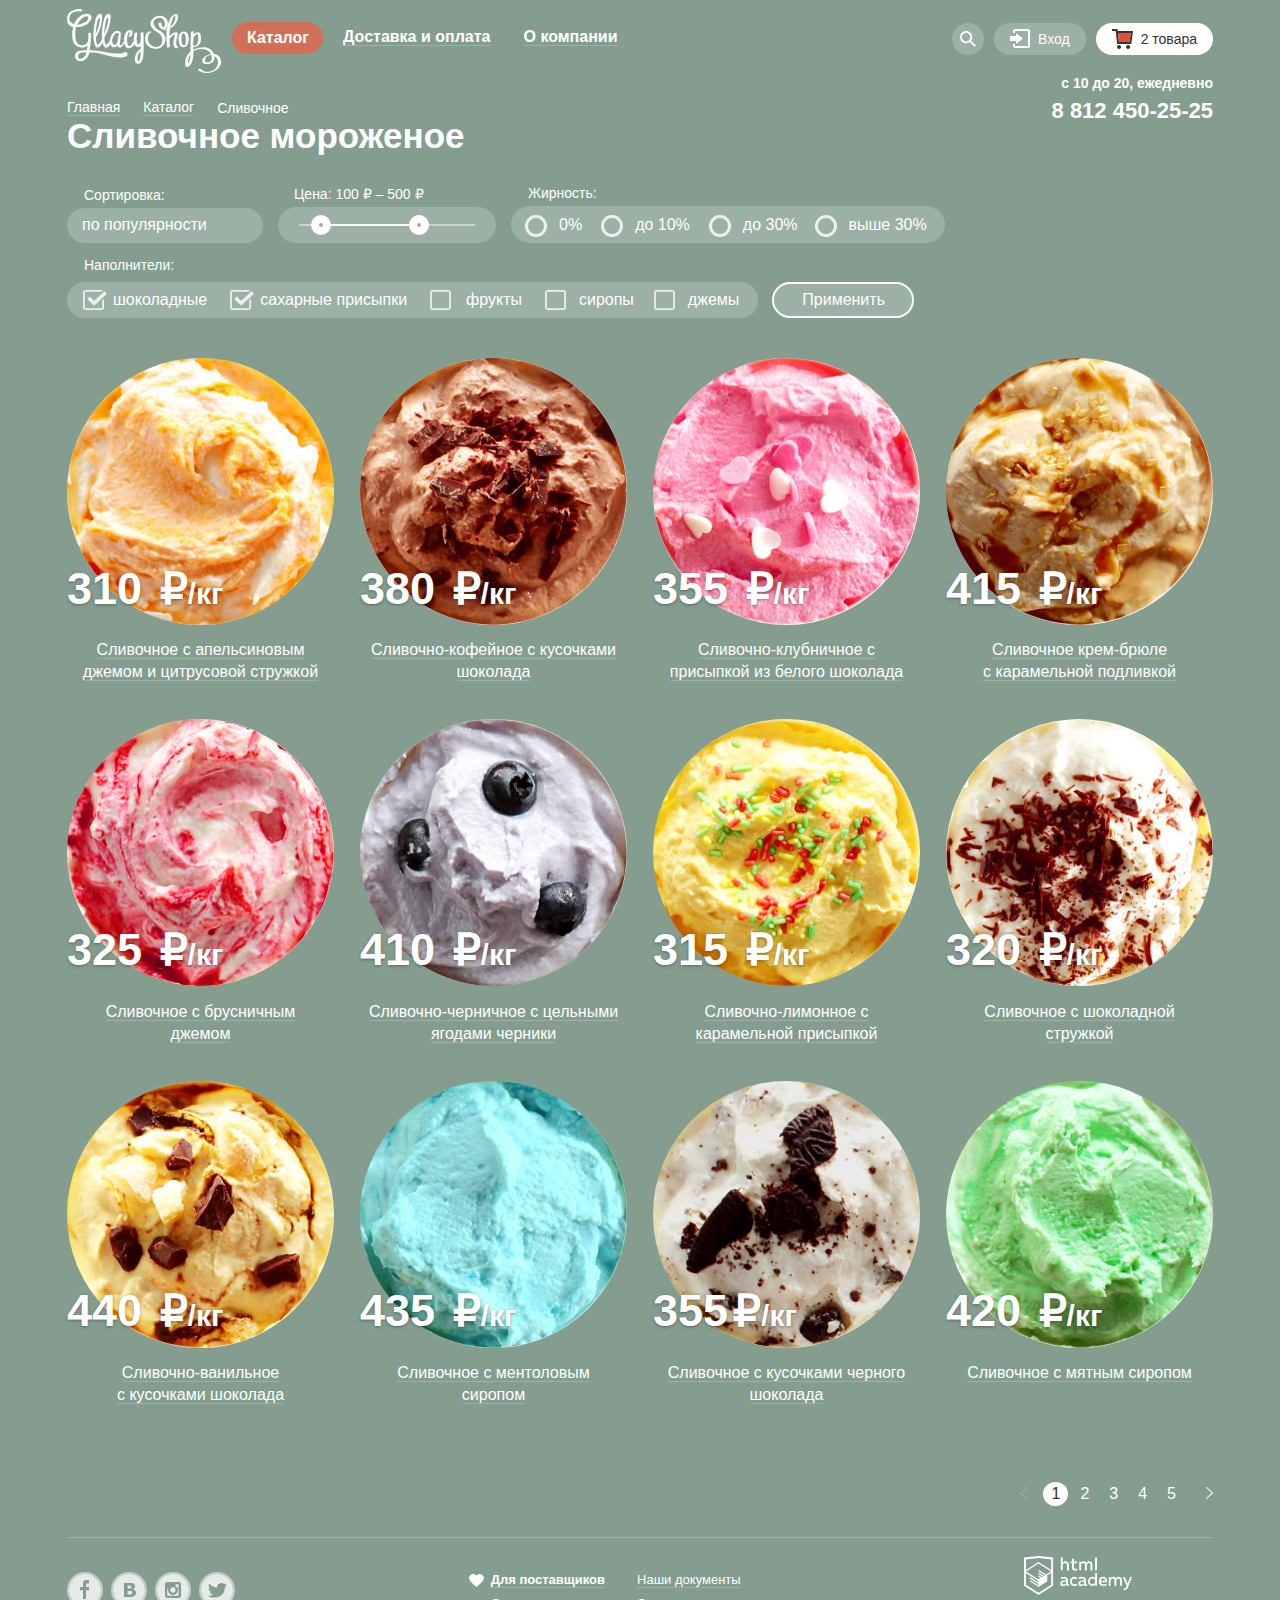
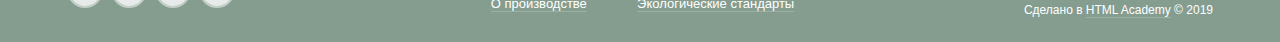
==== commit 0390c2ea: "Исправил ошибки" ====
--- a/catalog.html
+++ b/catalog.html
@@ -6,13 +6,13 @@
   <link rel="icon" href="favicon.ico">
   <link rel="icon" href="img/favicon/icon.svg" type="image/svg+xml">
   <link rel="apple-touch-icon" href="img/favicon/apple.png">
-  <!--    <link rel="manifest" href="manifest.webmanifest">-->
+  <link rel="manifest" href="manifest.webmanifest">
   <link rel="stylesheet" href="css/normalize.css">
-  <link rel="stylesheet" href="css/style.css">
+  <link rel="stylesheet" href="css/style.min.css">
   <title>HTML Academy: Глейси</title>
 </head>
 <body class="page">
-<header class="page-header">
+<header class="page-header page-header--catalog">
   <div class="container">
     <div class="page-header__inner">
       <a class="header-logo" href="index.html">
@@ -285,8 +285,8 @@
       <ul class="products__list">
         <li class="products__item">
           <div class="products__content">
-            <img class="products__img" src="img/products/product1.jpg" alt="" width="267" height="267">
-            <p class="products__price" aria-label="Цена">310 <span class="currency">₽</span><span
+            <img class="products__img" src="img/products/product1.jpg" alt="Оранжевое мороженое" width="267" height="267">
+            <p class="products__price">310 <span class="currency">₽</span><span
               class="unit">/кг</span></p>
           </div>
           <h3 class="products__title">
@@ -300,8 +300,8 @@
         </li>
         <li class="products__item">
           <div class="products__content">
-            <img class="products__img" src="img/products/product2.jpg" alt="" width="267" height="267">
-            <p class="products__price" aria-label="Цена">380 <span class="currency">₽</span><span
+            <img class="products__img" src="img/products/product2.jpg" alt="Темное мороженое с шоколадной присыпкой" width="267" height="267">
+            <p class="products__price">380 <span class="currency">₽</span><span
               class="unit">/кг</span></p>
           </div>
           <h3 class="products__title">
@@ -315,8 +315,8 @@
         </li>
         <li class="products__item">
           <div class="products__content">
-            <img class="products__img" src="img/products/product3.jpg" alt="" width="267" height="267">
-            <p class="products__price" aria-label="Цена">355 <span class="currency">₽</span><span
+            <img class="products__img" src="img/products/product3.jpg" alt="Розовое мороженое с присыпкой в виде сердечек" width="267" height="267">
+            <p class="products__price">355 <span class="currency">₽</span><span
               class="unit">/кг</span></p>
           </div>
           <h3 class="products__title">
@@ -330,8 +330,8 @@
         </li>
         <li class="products__item">
           <div class="products__content">
-            <img class="products__img" src="img/products/product4.jpg" alt="" width="267" height="267">
-            <p class="products__price" aria-label="Цена">415 <span class="currency">₽</span><span
+            <img class="products__img" src="img/products/product4.jpg" alt="Коричневое мороженое с подливкой" width="267" height="267">
+            <p class="products__price">415 <span class="currency">₽</span><span
               class="unit">/кг</span></p>
           </div>
           <h3 class="products__title">
@@ -344,8 +344,8 @@
         </li>
         <li class="products__item">
           <div class="products__content">
-            <img class="products__img" src="img/products/product5.jpg" a lt="" width="267" height="267">
-            <p class="products__price" aria-label="Цена">325 <span class="currency">₽</span><span
+            <img class="products__img" src="img/products/product5.jpg" alt="Белое мороженое с красным джемом" width="267" height="267">
+            <p class="products__price">325 <span class="currency">₽</span><span
               class="unit">/кг</span></p>
           </div>
           <h3 class="products__title">
@@ -358,8 +358,8 @@
         </li>
         <li class="products__item">
           <div class="products__content">
-            <img class="products__img" src="img/products/product6.jpg" alt="" width="267" height="267">
-            <p class="products__price" aria-label="Цена">410 <span class="currency">₽</span><span
+            <img class="products__img" src="img/products/product6.jpg" alt="Белое мороженое с ягодами" width="267" height="267">
+            <p class="products__price">410 <span class="currency">₽</span><span
               class="unit">/кг</span></p>
           </div>
           <h3 class="products__title">
@@ -373,8 +373,8 @@
         </li>
         <li class="products__item">
           <div class="products__content">
-            <img class="products__img" src="img/products/product7.jpg" alt="" width="267" height="267">
-            <p class="products__price" aria-label="Цена">315 <span class="currency">₽</span><span
+            <img class="products__img" src="img/products/product7.jpg" alt="Желтое мороженое с разноцветной присыпкой" width="267" height="267">
+            <p class="products__price">315 <span class="currency">₽</span><span
               class="unit">/кг</span></p>
           </div>
           <h3 class="products__title">
@@ -387,8 +387,8 @@
         </li>
         <li class="products__item">
           <div class="products__content">
-            <img class="products__img" src="img/products/product8.jpg" alt="" width="267" height="267">
-            <p class="products__price" aria-label="Цена">320 <span class="currency">₽</span><span
+            <img class="products__img" src="img/products/product8.jpg" alt="Белое мороженое с коричневой стружкой" width="267" height="267">
+            <p class="products__price">320 <span class="currency">₽</span><span
               class="unit">/кг</span></p>
           </div>
           <h3 class="products__title">
@@ -401,8 +401,8 @@
         </li>
         <li class="products__item">
           <div class="products__content">
-            <img class="products__img" src="img/products/product9.jpg" alt="" width="267" height="267">
-            <p class="products__price" aria-label="Цена">440 <span class="currency">₽</span><span
+            <img class="products__img" src="img/products/product9.jpg" alt="Желтое мороженое с кусочками темного шоколада" width="267" height="267">
+            <p class="products__price">440 <span class="currency">₽</span><span
               class="unit">/кг</span>
           </div>
           <h3 class="products__title">
@@ -415,8 +415,8 @@
         </li>
         <li class="products__item">
           <div class="products__content">
-            <img class="products__img" src="img/products/product10.jpg" alt="" width="267" height="267">
-            <p class="products__price" aria-label="Цена">435 <span class="currency">₽</span><span
+            <img class="products__img" src="img/products/product10.jpg" alt="Бирюзовое мороженое" width="267" height="267">
+            <p class="products__price">435 <span class="currency">₽</span><span
               class="unit">/кг</span></p>
           </div>
           <h3 class="products__title">
@@ -429,8 +429,8 @@
         </li>
         <li class="products__item">
           <div class="products__content">
-            <img class="products__img" src="img/products/product11.jpg" alt="" width="267" height="267">
-            <p class="products__price" aria-label="Цена">355 <span class="currency">₽</span><span
+            <img class="products__img" src="img/products/product11.jpg" alt="Белое мороженое с кусочками темного шоколада" width="267" height="267">
+            <p class="products__price">355<span class="currency">₽</span><span
               class="unit">/кг</span></p>
           </div>
           <h3 class="products__title">
@@ -444,8 +444,8 @@
         </li>
         <li class="products__item">
           <div class="products__content">
-            <img class="products__img" src="img/products/product12.jpg" alt="" width="267" height="267">
-            <p class="products__price" aria-label="Цена">420 <span class="currency">₽</span><span
+            <img class="products__img" src="img/products/product12.jpg" alt="Зеленое мороженое" width="267" height="267">
+            <p class="products__price">420 <span class="currency">₽</span><span
               class="unit">/кг</span></p>
           </div>
           <h3 class="products__title">
@@ -505,7 +505,7 @@
       <ul class="social__list">
         <li class="social__item">
           <a class="social__link" href="#">
-            <svg class="social__img" aria-label="Facebook" role="img" width="32" height="32" viewBox="0 0 32 32"
+            <svg class="social__img" aria-label="Перейти в Facebook" role="img" width="32" height="32" viewBox="0 0 32 32"
                  fill="none" xmlns="http://www.w3.org/2000/svg">
               <title>Facebook</title>
               <path
@@ -516,7 +516,7 @@
         </li>
         <li class="social__item">
           <a class="social__link" href="#">
-            <svg class="social__img" aria-label="Facebook" role="img" width="32" height="32" viewBox="0 0 32 32"
+            <svg class="social__img" aria-label="Перейти в VK" role="img" width="32" height="32" viewBox="0 0 32 32"
                  fill="none" xmlns="http://www.w3.org/2000/svg">
               <title>VK</title>
               <path
@@ -533,7 +533,7 @@
         </li>
         <li class="social__item">
           <a class="social__link" href="#">
-            <svg class="social__img" aria-label="Facebook" role="img" width="32" height="32" viewBox="0 0 32 32"
+            <svg class="social__img" aria-label="Перейти в Instagram" role="img" width="32" height="32" viewBox="0 0 32 32"
                  fill="none" xmlns="http://www.w3.org/2000/svg">
               <title>Instagram</title>
               <g fill-opacity="0.8">
@@ -553,7 +553,7 @@
         </li>
         <li class="social__item">
           <a class="social__link" href="#">
-            <svg class="social__img" aria-label="Facebook" role="img" width="32" height="32" viewBox="0 0 32 32"
+            <svg class="social__img" aria-label="Перейти в Twitter" role="img" width="32" height="32" viewBox="0 0 32 32"
                  fill="none" xmlns="http://www.w3.org/2000/svg">
               <title>Twitter</title>
               <path
@@ -630,5 +630,8 @@
     </div>
   </div>
 </footer>
+
+<script src="https://api-maps.yandex.ru/2.1/?lang=ru_RU"></script>
+<script src="js/script.min.js"></script>
 </body>
 </html>
--- a/css/style.min.css
+++ b/css/style.min.css
@@ -0,0 +1 @@
+@-webkit-keyframes modalBounce{0%{-webkit-transform:translateX(-50%) translateY(-2000px);transform:translateX(-50%) translateY(-2000px)}to{-webkit-transform:translateX(-50%) translateY(-50%);transform:translateX(-50%) translateY(-50%)}}@keyframes modalBounce{0%{-webkit-transform:translateX(-50%) translateY(-2000px);transform:translateX(-50%) translateY(-2000px)}to{-webkit-transform:translateX(-50%) translateY(-50%);transform:translateX(-50%) translateY(-50%)}}@-webkit-keyframes modalShake{0%,20%,40%,60%,80%,to{-webkit-transform:translateY(-50%) translateX(-50%);transform:translateY(-50%) translateX(-50%)}10%,30%,50%,70%,90%{-webkit-transform:translateY(-50%) translateX(-55%);transform:translateY(-50%) translateX(-55%)}}@keyframes modalShake{0%,20%,40%,60%,80%,to{-webkit-transform:translateY(-50%) translateX(-50%);transform:translateY(-50%) translateX(-50%)}10%,30%,50%,70%,90%{-webkit-transform:translateY(-50%) translateX(-55%);transform:translateY(-50%) translateX(-55%)}}@font-face{font-family:'Roboto';src:url(../fonts/roboto.woff2) format('woff2'),url(../fonts/roboto.woff) format('woff');font-weight:400;font-style:normal}@font-face{font-family:'Roboto';src:url(../fonts/robotomedium.woff2) format('woff2'),url(../fonts/robotomedium.woff) format('woff');font-weight:500;font-style:normal}@font-face{font-family:'Roboto';src:url(../fonts/robotobold.woff2) format('woff2'),url(../fonts/robotobold.woff) format('woff');font-weight:700;font-style:normal}:root{--basic-white:#FFFFFF;--basic-dark:#323232;--theme-mantle-color:#849D8F;--theme-egent-gray-color:#8996A6;--theme-pharlap-color:#9D8B84;--btn-color:linear-gradient(180deg, #F26843 0%, #e74a35 100%);--btn-hover-color:linear-gradient(0deg, rgba(255, 255, 255, 0.2), rgba(255, 255, 255, 0.2)), linear-gradient(180deg, #F26843 0%, #E74A35 100%);--btn-active-color:linear-gradient(0deg, rgba(0, 0, 0, 0.07), rgba(0, 0, 0, 0.07)), linear-gradient(180deg, #F26843 0%, #E74A35 100%);--btn-shadow-color:rgba(172, 16, 0, 0.64);--btn-shadow-hover-color:#ac1000;--btn-shadow-active-color:#942718;--btn-text-shadow-color:rgba(160, 32, 11, 0.76);--btn-tiny-color:rgba(255, 255, 255, 0.2);--cart-active-color:#E84D37;--btn-slider-hover-color:rgba(255, 255, 255, 0.4);--menu-active-color:#EDEDED;--menu-shadow-active-color:#696969;--menu-current-color:#D07058;--dropdown-hover-color:#FBDED7;--dropdown-active-color:#F6B5A5;--dropdown-current-color:#D07058;--modal-link-hover:#E84D37;--modal-shadow-color:rgba(0, 0, 0, 0.4);--modal-divider-color:rgba(50, 50, 50, 0.3);--modal-border-hover-color:rgba(232, 77, 55, 0.3);--select-hover-color:#1E90FF;--popular-shadow-hover-color:rgba(0, 0, 0, 0.03);--price-text-shadow-color:rgba(49, 50, 53, 0.5);--subscribe-text-color:#5A5A5A;--input-text-color:#999999;--input-border-color:rgba(178, 178, 178, 0.52);--input-focus-border-color:rgba(46, 136, 228, 0.52);--social-border-color:rgba(255, 255, 255, 0.5);--social-border-active-color:rgba(255, 255, 255, 0.7);--basic-link-hover:#FFBC9E;--border-link-color:rgba(255, 255, 255, 0.2);--border-link-hover-color:rgba(255, 188, 158, 0.3);--section-bg-color:#F8F7F4;--sidebar-bg-color:#FEFEFE;--pattern-bg-color:#E3DDBB;--cart-price-color:#C4C4C4;--cart-border-color:#CACAC7;--overlay-color:rgba(0, 0, 0, 0.3);--price-range-scale-color:rgba(248, 247, 244, 0.5);--price-range-bar-color:#F8F7F4;--price-range-toggle-color:#ABABAB;--price-range-toggle-border-color:#FFFFFF;--price-range-shadow-color:#ABABAB;--outline-color:#F6B5A5;--reserve-crimson-bg-color:#9f2d47;--reserve-chocolate-bg-color:#6f5242;--reserve-blog-bg-color:#fff}*,::after,::before{-webkit-box-sizing:border-box;box-sizing:border-box}:focus{outline:1px solid var(--outline-color)}.html{height:100%}.page{display:-ms-grid;display:grid;-ms-grid-rows:-webkit-min-content 1fr -webkit-min-content;-ms-grid-rows:min-content 1fr min-content;grid-template-rows:-webkit-min-content 1fr -webkit-min-content;grid-template-rows:min-content 1fr min-content;font-family:'Roboto','Arial',sans-serif;margin:0;padding:0;color:var(--basic-white);min-height:100%;min-width:1200px}img{max-width:100%;height:auto}a{text-decoration:none;color:currentColor}.container{width:1200px;padding:0 27px;margin:0 auto}.visually-hidden{position:absolute;width:1px;height:1px;margin:-1px;border:0;padding:0;white-space:nowrap;-webkit-clip-path:inset(100%);clip-path:inset(100%);clip:rect(0 0 0 0);overflow:hidden}.base-link{border-bottom:1px solid var(--border-link-color)}.base-link:hover{border-color:var(--border-link-hover-color)}.btn{font:inherit;text-align:center;vertical-align:middle;border:0;cursor:pointer;-webkit-transition:all .1s;-o-transition:all .1s;transition:all .1s}.field{font:inherit;width:100%;padding:13px;font-weight:700;font-size:16px;color:var(--basic-dark);background:var(--basic-white);border:1px solid var(--input-border-color);outline:0}.field::-webkit-input-placeholder{font-weight:400}.field::-moz-placeholder{font-weight:400}.field:-ms-input-placeholder{font-weight:400}.field::-ms-input-placeholder{font-weight:400}.field::placeholder{font-weight:400}.field:hover{border:2px solid var(--input-border-color);padding:12px}.field:focus{border:2px solid var(--input-focus-border-color);padding:12px}.modal{position:fixed;top:57%;left:50%;-webkit-transform:translate(-50%,-50%);-ms-transform:translate(-50%,-50%);transform:translate(-50%,-50%);background-color:var(--section-bg-color);border-radius:6px}.page{background:var(--theme-mantle-color)}.page--mantle{background:url(../img/promo-slider/highlight_s_1.png) center top no-repeat,var(--theme-mantle-color)}.page--regent{background:url(../img/promo-slider/highlight_s_2.png) center top no-repeat,var(--theme-egent-gray-color)}.page--pharlap{background:url(../img/promo-slider/highlight_s_3.png) center top no-repeat,var(--theme-pharlap-color)}.page-header{padding-top:9px;margin-bottom:10px}.page-header--catalog{margin-bottom:8px}.page-header__inner{display:-ms-grid;display:grid;-ms-grid-columns:-webkit-min-content 1fr -webkit-max-content;-ms-grid-columns:min-content 1fr max-content;grid-template-columns:-webkit-min-content 1fr -webkit-max-content;grid-template-columns:min-content 1fr max-content}.header-logo{margin-right:11px}.header-logo[href]:hover path{fill:var(--basic-link-hover)}.header-logo__img{display:block}.menu,.menu__item{display:-webkit-box;display:-ms-flexbox;display:flex;-ms-flex-wrap:wrap;flex-wrap:wrap}.menu{-ms-grid-column:3;grid-column:3/3;-webkit-box-align:start;-ms-flex-align:start;align-items:start;margin:0;padding:13px 0 14px;list-style:none}.menu__item{position:relative;-webkit-box-align:center;-ms-flex-align:center;align-items:center;-webkit-box-pack:center;-ms-flex-pack:center;justify-content:center;min-height:30px;border-radius:26px}.menu__item:not(:last-child){margin-right:7px}.menu__link{padding:6px 13px;margin-bottom:7px;font-weight:700;font-size:16px;line-height:18px;border-radius:26px;cursor:pointer;-webkit-transition:all .1s;-o-transition:all .1s;transition:all .1s}.menu__item:focus-within .menu__link,.menu__item:hover .menu__link,.menu__link:focus,.menu__link:hover{background-color:var(--basic-white);color:var(--basic-dark)}.menu__link:active{background-color:var(--menu-active-color);-webkit-box-shadow:inset 0 2px 1px var(--menu-shadow-active-color);box-shadow:inset 0 2px 1px var(--menu-shadow-active-color)}.menu__link--active{padding:7px 14px 7px 15px;background-color:var(--menu-current-color);color:var(--basic-white)}.menu__link--active .base-link,.menu__link:hover .base-link{border-bottom:none}.dropdown{display:none;position:absolute;top:37px;left:-8px;width:143px;background:var(--basic-white);-webkit-box-shadow:0 20px 20px var(--modal-shadow-color);box-shadow:0 20px 20px var(--modal-shadow-color);border-radius:4px;-webkit-transition:all .1s;-o-transition:all .1s;transition:all .1s;z-index:2;margin:0;padding:2px 0 7px;color:var(--basic-dark);list-style:none;overflow:hidden}.dropdown::before{position:absolute;content:'';top:37px;left:50%;-webkit-transform:translateX(-50%);-ms-transform:translateX(-50%);transform:translateX(-50%);width:128px;height:1px;background-color:var(--basic-dark);opacity:.2}.dropdown__link{display:-webkit-box;display:-ms-flexbox;display:flex;-webkit-box-align:center;-ms-flex-align:center;align-items:center;padding:7px 19px 7px 22px;font-size:14px;font-weight:400;line-height:16px}.dropdown__link:focus,.dropdown__link:hover{background-color:var(--dropdown-hover-color)}.dropdown__link:active{background-color:var(--dropdown-active-color)}.dropdown__link--current{color:var(--basic-white);background-color:var(--dropdown-current-color)}.dropdown__link--current:active,.dropdown__link--current:focus,.dropdown__link--current:hover{color:var(--basic-white);background-color:var(--dropdown-current-color);cursor:default}.dropdown__link--head{margin-bottom:10px;font-weight:700;font-size:14px;line-height:18px}.menu__item:focus-within .dropdown,.menu__item:hover .dropdown{display:block}.usermenu{position:relative;-ms-grid-column:3;-ms-grid-column-span:1;grid-column:3/4;-ms-grid-row:1;-ms-grid-row-span:1;grid-row:1/2;max-width:350px;display:-webkit-box;display:-ms-flexbox;display:flex;-ms-flex-wrap:wrap;flex-wrap:wrap;padding:14px 0;margin:0;list-style:none}.usermenu__item,.usermenu__link,.usermenu__link--search::before{-webkit-box-align:center;-ms-flex-align:center;align-items:center}.usermenu__item{position:relative;border-radius:20px}.usermenu__link,.usermenu__link--search::before{display:-webkit-box;display:-ms-flexbox;display:flex}.usermenu__link{padding:4px 16px 5px;margin-bottom:4px;min-height:32px;font-weight:500;font-size:14px;line-height:16px;color:var(--basic-white);background-color:var(--btn-tiny-color);border-radius:20px;-webkit-transition:all .1s;-o-transition:all .1s;transition:all .1s}.usermenu__link--search{padding:8px}.usermenu__link--search::before{content:'';-webkit-box-pack:center;-ms-flex-pack:center;justify-content:center;width:16px;height:16px;background:url(../img/icons/search.svg) center center/cover no-repeat}.usermenu__item:focus-within .usermenu__link--search::before,.usermenu__item:hover .usermenu__link--search::before,.usermenu__link--search:active::before,.usermenu__link--search:focus::before,.usermenu__link--search:hover::before{background:url(../img/icons/search-active.svg) center center/cover no-repeat}.usermenu__item:not(:last-child){margin-right:10px}.usermenu__link--login::before{content:'';margin-right:8px;width:20px;height:19px;background:url(../img/icons/login.svg) center center/cover no-repeat}.usermenu__item:focus-within .usermenu__link--login::before,.usermenu__item:hover .usermenu__link--login::before,.usermenu__link--login:active::before,.usermenu__link--login:focus::before,.usermenu__link--login:hover::before{background:url(../img/icons/login-active.svg) center center/cover no-repeat}.usermenu__link--cart::before{content:'';margin-right:8px;width:21px;height:20px;background:url(../img/icons/cart.svg) center center/cover no-repeat}.usermenu__item:focus-within .usermenu__link--cart::before,.usermenu__item:hover .usermenu__link--cart::before,.usermenu__link--active::before,.usermenu__link--cart:active::before,.usermenu__link--cart:focus::before,.usermenu__link--cart:hover::before{background:url(../img/icons/cart-active.svg) center center/cover no-repeat}.usermenu__item:focus-within .usermenu__link,.usermenu__item:hover .usermenu__link,.usermenu__link--active,.usermenu__link:active,.usermenu__link:focus,.usermenu__link:hover{background-color:var(--basic-white);color:var(--basic-dark)}.popup-search{display:none;position:absolute;top:36px;right:0;padding:20px 15px;width:342px;background-color:var(--section-bg-color);-webkit-box-shadow:0 20px 20px var(--modal-shadow-color);box-shadow:0 20px 20px var(--modal-shadow-color);border-radius:4px;z-index:3;-webkit-transition:all .1s;-o-transition:all .1s;transition:all .1s}.popup-search__field{padding:13px;height:44px;font-size:14px;border-radius:4px}.usermenu__item:focus-within .popup-search,.usermenu__item:hover .popup-search{display:block}.popup-login{display:none;position:absolute;top:36px;right:0;padding:22px 18px;width:277px;background-color:var(--section-bg-color);-webkit-box-shadow:0 20px 20px var(--modal-shadow-color);box-shadow:0 20px 20px var(--modal-shadow-color);border-radius:4px;z-index:2;-webkit-transition:all .1s;-o-transition:all .1s;transition:all .1s}.popup-login__form{display:-ms-grid;display:grid;-ms-grid-columns:1fr 20px -webkit-max-content;-ms-grid-columns:1fr 20px max-content;grid-template-columns:1fr -webkit-max-content;grid-template-columns:1fr max-content;-webkit-column-gap:20px;-moz-column-gap:20px;column-gap:20px}.popup-login__field{-ms-grid-column:1;-ms-grid-column-span:2;grid-column:1/3;margin-bottom:19px;font-weight:400;font-size:14px;border-radius:4px}.popup-login__btn{-ms-grid-column:1;-ms-grid-column-span:1;grid-column:1/2;padding:0 26px;height:44px;font-size:18px;font-weight:700;color:var(--basic-white);-webkit-box-shadow:0 2px 2px var(--btn-shadow-color);box-shadow:0 2px 2px var(--btn-shadow-color);background:var(--btn-color);border-radius:26px}.popup-login__btn:hover{background:var(--btn-hover-color);-webkit-box-shadow:0 2px 2px var(--btn-shadow-hover-color);box-shadow:0 2px 2px var(--btn-shadow-hover-color)}.popup-login__btn:active{background:var(--btn-active-color);-webkit-box-shadow:inset 0 2px 2px var(--btn-shadow-active-color);box-shadow:inset 0 2px 2px var(--btn-shadow-active-color)}.popup-login__links{display:-webkit-box;display:-ms-flexbox;display:flex;-webkit-box-orient:vertical;-webkit-box-direction:normal;-ms-flex-direction:column;flex-direction:column;-ms-flex-pack:distribute;justify-content:space-around;-ms-grid-column:2;-ms-grid-column-span:1;grid-column:2/3}.popup-login__link{font-weight:400;font-size:13px;color:var(--basic-dark)}.popup-login__link .base-link{border-color:var(--modal-divider-color)}.popup-login__link:active,.popup-login__link:active .base-link,.popup-login__link:focus,.popup-login__link:hover,.popup-login__link:hover .base-link{color:var(--modal-link-hover);border-color:var(--modal-border-hover-color)}.products__item:focus-within .products__btn,.products__item:focus-within::before,.products__item:hover .products__btn,.products__item:hover::before,.usermenu__item:focus-within .popup-cart,.usermenu__item:focus-within .popup-login,.usermenu__item:hover .popup-cart,.usermenu__item:hover .popup-login{display:block}.popup-cart{display:none;position:absolute;top:36px;right:0;padding:20px 14px 21px 20px;width:539px;background-color:var(--section-bg-color);-webkit-box-shadow:0 20px 20px var(--modal-shadow-color);box-shadow:0 20px 20px var(--modal-shadow-color);border-radius:4px;z-index:2;-webkit-transition:all .1s;-o-transition:all .1s;transition:all .1s}.popup-cart__list{padding:0;margin:0;list-style:none}.popup-cart__item{display:-ms-grid;display:grid;-ms-grid-columns:(-webkit-max-content)[2] 246px (-webkit-max-content)[2];-ms-grid-columns:(max-content)[2] 246px (max-content)[2];grid-template-columns:repeat(2,-webkit-max-content) 246px repeat(2,-webkit-max-content);grid-template-columns:repeat(2,max-content) 246px repeat(2,max-content);margin-bottom:20px}.popup-cart__item:last-child{margin-bottom:15px}.popup-cart__close{display:-webkit-box;display:-ms-flexbox;display:flex;-webkit-box-align:center;-ms-flex-align:center;align-items:center;-webkit-box-pack:center;-ms-flex-pack:center;justify-content:center;-ms-grid-column:1;-ms-grid-column-span:1;grid-column:1/2;padding:0 0 5px 1px;margin-right:9px}.popup-cart__cross{display:block;padding:0;width:11px;height:11px;background:0 0;border:0}.popup-cart__cross svg{display:block;cursor:pointer}.popup-cart__cross:focus path,.popup-cart__cross:hover path{fill:var(--modal-link-hover)}.popup-cart__preview{-ms-grid-column:2;-ms-grid-column-span:1;grid-column:2/3;margin-right:14px;width:100%;max-width:33px;border-radius:50%}.popup-cart__link{-ms-grid-column:3;-ms-grid-column-span:1;grid-column:3/4;padding-top:9px;margin-right:30px;font-weight:400;font-size:13px;line-height:16px;color:var(--basic-dark)}.popup-cart__link:active,.popup-cart__link:focus-within,.popup-cart__link:hover{color:var(--modal-link-hover)}.popup-cart__weight{-ms-grid-column:4;-ms-grid-column-span:1;grid-column:4/5;margin:0 26px 0 0;padding-top:10px;font-weight:400;font-size:13px;color:var(--basic-dark)}.popup-cart__weight--price{color:var(--cart-price-color)}.popup-cart__price{-ms-grid-column:5;-ms-grid-column-span:1;grid-column:5/6;margin:0;padding-top:10px;font-weight:400;font-size:13px;color:var(--basic-dark)}.popup-cart__checkout,.popup-cart__checkout--empty{-webkit-box-direction:normal;-webkit-box-pack:center;-ms-flex-pack:center;justify-content:center}.popup-cart__checkout{display:-webkit-box;display:-ms-flexbox;display:flex;-webkit-box-orient:vertical;-ms-flex-direction:column;flex-direction:column;-webkit-box-align:end;-ms-flex-align:end;align-items:flex-end;padding-top:16px;border-top:1px solid var(--cart-border-color)}.popup-cart__checkout--empty{-webkit-box-orient:horizontal;-ms-flex-direction:row;flex-direction:row;-webkit-box-align:center;-ms-flex-align:center;align-items:center;padding:0;border:0}.popup-cart__total{margin:0 0 14px;font-weight:700;font-size:15px;color:var(--basic-dark)}.popup-cart__btn{display:-webkit-box;display:-ms-flexbox;display:flex;-webkit-box-align:center;-ms-flex-align:center;align-items:center;-webkit-box-pack:center;-ms-flex-pack:center;justify-content:center;padding:0 15px;height:44px;font-weight:700;font-size:18px;color:var(--basic-white);-webkit-box-shadow:0 2px 2px var(--btn-shadow-color);box-shadow:0 2px 2px var(--btn-shadow-color);background:var(--btn-color);border-radius:26px}.popup-cart__btn:focus,.popup-cart__btn:hover{background:var(--btn-hover-color);-webkit-box-shadow:0 2px 2px var(--btn-shadow-hover-color);box-shadow:0 2px 2px var(--btn-shadow-hover-color)}.popup-cart__btn:active{background:var(--btn-active-color);-webkit-box-shadow:inset 0 2px 2px var(--btn-shadow-active-color);box-shadow:inset 0 2px 2px var(--btn-shadow-active-color)}.popup-cart__empty{font-weight:700;font-size:15px;color:var(--basic-dark)}.page-header__info{-ms-grid-column:3;-ms-grid-column-span:1;grid-column:3/4;grid-row:1/-1;max-width:170px;margin:66px 0 -115px;-ms-grid-column-align:end;justify-self:end;z-index:1}.page-header__days{display:-webkit-box;display:-ms-flexbox;display:flex;-webkit-box-pack:end;-ms-flex-pack:end;justify-content:flex-end;margin:0 0 7px;font-weight:700;font-size:14px}.page-header__phone{font-weight:700;font-size:22px;border:0}.page-header__phone:active,.page-header__phone:focus,.page-header__phone:hover{color:var(--basic-link-hover)}.promo{position:relative}.promo__sliders{display:-webkit-box;display:-ms-flexbox;display:flex;-webkit-box-pack:center;-ms-flex-pack:center;justify-content:center;padding:0;margin:0;list-style:none;height:564px}.promo__slider{display:none;-webkit-box-orient:vertical;-webkit-box-direction:normal;-ms-flex-direction:column;flex-direction:column;-webkit-box-pack:end;-ms-flex-pack:end;justify-content:flex-end;-webkit-box-align:center;-ms-flex-align:center;align-items:center;position:relative;padding-bottom:41px}.promo__slider--current{display:-webkit-box;display:-ms-flexbox;display:flex}.promo__img{position:absolute;top:0;max-width:100%;-o-object-fit:cover;object-fit:cover;z-index:-1}.promo__title{margin:0 0 28px;text-align:center;font-weight:700;font-size:60px;line-height:60px}.promo__btn{padding:9px 23px;margin-right:14px;min-height:62px;max-width:500px;border-radius:70px;font-weight:700;font-size:32px;line-height:44px;letter-spacing:.05em;color:var(--basic-white);text-shadow:0 2px 5px var(--btn-text-shadow-color);-webkit-box-shadow:0 2px 2px var(--btn-shadow-color);box-shadow:0 2px 2px var(--btn-shadow-color);background:var(--btn-color)}.promo__btn:focus,.promo__btn:hover{background:var(--btn-hover-color);-webkit-box-shadow:0 2px 2px var(--btn-shadow-hover-color);box-shadow:0 2px 2px var(--btn-shadow-hover-color)}.promo__btn:active{background:var(--btn-active-color);-webkit-box-shadow:inset 0 2px 2px var(--btn-shadow-active-color);box-shadow:inset 0 2px 2px var(--btn-shadow-active-color)}.promo__controls{position:absolute;top:480px;left:0}.btn--slider{width:21px;height:21px;border:2px solid var(--basic-white);border-radius:50%;background:0 0;-webkit-transition:all .1s;-o-transition:all .1s;transition:all .1s}.btn--slider:not(:last-child){margin-right:5px}.btn--slider:focus,.btn--slider:hover{background:var(--btn-slider-hover-color)}.btn--slider-current,.btn--slider-current:hover,.btn--slider:active{background:var(--basic-white);cursor:default}.special{margin-bottom:40px}.special__item,.special__list{display:-ms-grid;display:grid;grid-template-columns:repeat(2,1fr)}.special__list{-ms-grid-columns:1fr 26px 1fr;-webkit-column-gap:26px;-moz-column-gap:26px;column-gap:26px;row-gap:26px;margin:0;padding:0;list-style:none}.special__item{-ms-grid-columns:(1fr)[2];-ms-grid-rows:-webkit-min-content 1fr -webkit-min-content;-ms-grid-rows:min-content 1fr min-content;grid-template-rows:-webkit-min-content 1fr -webkit-min-content;grid-template-rows:min-content 1fr min-content;padding:15px 22px 22px 17px;border-radius:16px}.special__item>:nth-child(1){-ms-grid-row:1;-ms-grid-column:1}.special__item>:nth-child(2){-ms-grid-row:1;-ms-grid-column:2}.special__item>:nth-child(3){-ms-grid-row:2;-ms-grid-column:1}.special__item>:nth-child(4){-ms-grid-row:2;-ms-grid-column:2}.special__item>:nth-child(5){-ms-grid-row:3;-ms-grid-column:1}.special__item>:nth-child(6){-ms-grid-row:3;-ms-grid-column:2}.special__item--crimson{-ms-grid-column:1;-ms-grid-column-span:1;grid-column:1/2;background:url(../img/bg/crimson.jpg) center center/cover no-repeat,var(--reserve-crimson-bg-color)}.special__item--chocolate{-ms-grid-column:2;-ms-grid-column-span:1;grid-column:2/3;background:url(../img/bg/chocolate.jpg) center center/cover no-repeat,var(--reserve-chocolate-bg-color)}.special__btn,.special__text,.special__title{-ms-grid-column:1;-ms-grid-column-span:2;grid-column:1/3;font-weight:700}.special__title{margin:0 0 18px;font-size:35px;line-height:41px}.special__btn,.special__text{font-size:18px}.special__text{margin:0 0 45px}.special__btn{display:-webkit-box;display:-ms-flexbox;display:flex;-webkit-box-pack:center;-ms-flex-pack:center;justify-content:center;-webkit-box-align:center;-ms-flex-align:center;align-items:center;justify-self:end;padding:14px 22px;min-height:48px;color:var(--basic-white);text-shadow:0 2px 5px var(--btn-text-shadow-color);-webkit-box-shadow:0 2px 2px var(--btn-shadow-color);box-shadow:0 2px 2px var(--btn-shadow-color);background:var(--btn-color);border-radius:70px}.special__btn:focus,.special__btn:hover{background:var(--btn-hover-color);-webkit-box-shadow:0 2px 2px var(--btn-shadow-hover-color);box-shadow:0 2px 2px var(--btn-shadow-hover-color)}.special__btn:active{background:var(--btn-active-color);-webkit-box-shadow:inset 0 2px 2px var(--btn-shadow-active-color);box-shadow:inset 0 2px 2px var(--btn-shadow-active-color)}.products{margin-bottom:40px}.products__list{display:-ms-grid;display:grid;-ms-grid-columns:(1fr)[4];grid-template-columns:repeat(4,1fr);row-gap:36px;margin:0 -13px;padding:0;list-style:none}.products__item{position:relative;display:-webkit-box;display:-ms-flexbox;display:flex;-webkit-box-orient:vertical;-webkit-box-direction:normal;-ms-flex-direction:column;flex-direction:column;-webkit-box-align:center;-ms-flex-align:center;align-items:center}.products__item:before{display:none;content:'';position:absolute;width:293px;height:calc(100% + 76px);border-radius:4px;top:-6px;background:var(--btn-tiny-color);-webkit-box-shadow:0 20px 20px var(--popular-shadow-hover-color);box-shadow:0 20px 20px var(--popular-shadow-hover-color);z-index:1;-webkit-transition:all .1s;-o-transition:all .1s;transition:all .1s}.products__item:focus-within .products__content,.products__item:focus-within .products__title,.products__item:hover .products__content,.products__item:hover .products__title{z-index:2}.products__content{position:relative}.products__img{width:100%;max-width:267px;-o-object-fit:cover;object-fit:cover;border-radius:50%}.products__label{position:absolute;width:61px;height:61px;padding:17px 14px;background-color:var(--basic-white);border-radius:50%}.products__price{text-align:left;margin:-67px 0 0;font-weight:700;font-size:45px;color:var(--basic-white);text-shadow:0 1px 3px var(--price-text-shadow-color)}.products__price .unit{font-size:30px}.products__price .currency{font-size:44px;margin-left:5px}.products__title{margin:25px 0 0;text-align:center;font-weight:500;font-size:16px;line-height:22px;color:var(--basic-white);cursor:pointer}.products__link:active,.products__link:focus,.products__link:hover{color:var(--basic-link-hover)}.products__btn{display:none;position:absolute;bottom:-51px;padding:12px 16px;margin:0;font-size:18px;font-weight:700;color:var(--basic-white);-webkit-box-shadow:0 2px 2px var(--btn-shadow-color);box-shadow:0 2px 2px var(--btn-shadow-color);background:var(--btn-color);border-radius:50px;z-index:1}.products__btn:focus,.products__btn:hover{background:var(--btn-hover-color);-webkit-box-shadow:0 2px 2px var(--btn-shadow-hover-color);box-shadow:0 2px 2px var(--btn-shadow-hover-color)}.products__btn:active{background:var(--btn-active-color);-webkit-box-shadow:inset 0 2px 2px var(--btn-shadow-active-color);box-shadow:inset 0 2px 2px var(--btn-shadow-active-color)}.features{margin-bottom:40px}.features__wrapper{padding:24px 20px 30px 21px;background:var(--pattern-bg-color) url(../img/bg/wafer-pattern.jpg) center center/cover;border-radius:16px}.features__lead{margin:0 0 7px;font-weight:500;font-size:24px;line-height:30px;color:var(--basic-dark)}.features__list{display:-ms-grid;display:grid;-ms-grid-rows:-webkit-min-content 13px -webkit-min-content;-ms-grid-rows:min-content 13px min-content;-ms-grid-columns:1fr 26px 1fr;grid-template:repeat(2,-webkit-min-content)/repeat(2,1fr);grid-template:repeat(2,min-content)/repeat(2,1fr);-webkit-column-gap:26px;-moz-column-gap:26px;column-gap:26px;row-gap:13px;padding:0;margin:0;list-style:none}.features__item{display:-webkit-box;display:-ms-flexbox;display:flex;-webkit-box-align:start;-ms-flex-align:start;align-items:start}.features__img{margin-right:6px;-ms-flex-negative:0;flex-shrink:0}.features__descr{margin:9px 0 0;font-weight:400;font-size:16px;line-height:22px;color:var(--basic-dark)}.index-columns{display:-ms-grid;display:grid;-ms-grid-columns:1fr 26px 1fr;grid-template-columns:repeat(2,1fr);-webkit-column-gap:26px;-moz-column-gap:26px;column-gap:26px;row-gap:26px;margin-bottom:40px}.blog-notice{padding:20px;background:url(../img/bg/strawberry.jpg) center center/cover no-repeat,var(--reserve-blog-bg-color);border-radius:16px}.blog-notice__title{margin:0 0 4px;font-weight:500;font-size:16px;color:var(--basic-dark)}.blog-notice p{margin:0}.blog-notice__link{font-weight:700;font-size:24px;line-height:30px;color:var(--basic-dark);text-decoration:underline;border-bottom:none}.blog-notice__link:active,.blog-notice__link:focus,.blog-notice__link:hover{color:var(--modal-link-hover)}.subscribe{padding:5px 6px;background:url(../img/bg/subscribe.jpg) center center/cover no-repeat,var(--section-bg-color);border-radius:16px}.subscribe__inner{padding:24px 20px 36px 21px;background:var(--section-bg-color);border-radius:16px}.subscribe__text{margin:0 0 40px;font-weight:400;font-size:16px;line-height:22px;color:var(--subscribe-text-color)}.subscribe__field{height:44px}.subscribe__btn{padding:10px 19px;max-width:260px;min-height:44px;font-weight:700;font-size:18px;line-height:24px;color:var(--basic-white);text-shadow:0 2px 5px var(--btn-text-shadow-color);-webkit-box-shadow:0 2px 2px var(--btn-shadow-color);box-shadow:0 2px 2px var(--btn-shadow-color);background:var(--btn-color);border-radius:70px}.subscribe__btn:focus,.subscribe__btn:hover{background:var(--btn-hover-color);-webkit-box-shadow:0 2px 2px var(--btn-shadow-hover-color);box-shadow:0 2px 2px var(--btn-shadow-hover-color)}.subscribe__btn:active{background:var(--btn-active-color);-webkit-box-shadow:inset 0 2px 2px var(--btn-shadow-active-color);box-shadow:inset 0 2px 2px var(--btn-shadow-active-color)}.subscribe__form{display:-webkit-box;display:-ms-flexbox;display:flex;-webkit-box-align:center;-ms-flex-align:center;align-items:center;-webkit-box-pack:justify;-ms-flex-pack:justify;justify-content:space-between}.subscribe__field{width:100%;margin-right:10px}.contacts{position:relative}.contacts__map{position:absolute;top:0;left:-27px;width:1200px;height:430px}.contacts__sidebar{position:absolute;padding:31px 25px 30px;width:303px;top:62px;right:0;background:var(--sidebar-bg-color);border-radius:16px;z-index:3}.contacts__address{margin:0 0 -2px;font-weight:400;font-size:14px;line-height:20px;color:var(--basic-dark)}.contacts__phone,.contacts__street{margin:0 0 23px;font-weight:700;font-size:18px;line-height:24px;color:var(--basic-dark)}.contacts__phone{margin:0 0 27px;font-weight:400;font-size:14px;line-height:20px}.contacts__link{font-weight:700;font-size:18px;line-height:24px;color:var(--basic-dark)}.contacts__link:active,.contacts__link:focus,.contacts__link:hover{color:var(--modal-link-hover)}.contacts__btn{display:block;padding:12px 28px;min-height:43px;margin:0 auto;font-size:18px;font-weight:700;color:var(--basic-white);text-shadow:0 2px 5px var(--btn-text-shadow-color);-webkit-box-shadow:0 2px 2px var(--btn-shadow-color);box-shadow:0 2px 2px var(--btn-shadow-color);background:var(--btn-color);border-radius:70px}.contacts__btn:focus,.contacts__btn:hover{background:var(--btn-hover-color);-webkit-box-shadow:0 2px 2px var(--btn-shadow-hover-color);box-shadow:0 2px 2px var(--btn-shadow-hover-color)}.contacts__btn:active{background:var(--btn-active-color);-webkit-box-shadow:inset 0 2px 2px var(--btn-shadow-active-color);box-shadow:inset 0 2px 2px var(--btn-shadow-active-color)}.map-container{position:relative;min-height:430px;z-index:2}.overlay,.ymap{position:absolute;width:100%;height:430px}.overlay{display:none;position:fixed;top:0;left:0;height:100%;background-color:var(--overlay-color);z-index:3}.modal-feedback__close svg,.overlay--show{display:block}.modal-feedback{display:none;position:fixed;max-width:477px}.modal-feedback--error,.modal-feedback--show{-webkit-animation-duration:.6s;animation-duration:.6s}.modal-feedback--show{display:block;-webkit-animation-name:modalBounce;animation-name:modalBounce}.modal-feedback--error{-webkit-animation-name:modalShake;animation-name:modalShake}.modal-feedback__wrapper{position:relative;padding:15px 26px 27px 24px}.modal-feedback__title{margin:0 0 21px;font-weight:500;font-size:24px;color:var(--basic-dark)}.modal-feedback__form{display:-webkit-box;display:-ms-flexbox;display:flex;-webkit-box-orient:vertical;-webkit-box-direction:normal;-ms-flex-direction:column;flex-direction:column}.modal-feedback__close{position:absolute;padding:0;top:15px;right:15px;cursor:pointer}.modal-feedback__close:active path,.modal-feedback__close:hover path{fill:var(--modal-link-hover)}.modal-feedback__field{width:267px;margin-bottom:17px;border-radius:4px}.modal-feedback__field--message{resize:none;width:428px;margin-bottom:27px}.modal-feedback__btn{-ms-flex-item-align:end;align-self:flex-end;margin:0;padding:0 24px;height:44px;font-size:18px;font-weight:700;color:var(--basic-white);-webkit-box-shadow:0 2px 2px var(--btn-shadow-color);box-shadow:0 2px 2px var(--btn-shadow-color);background:var(--btn-color);border-radius:26px}.modal-feedback__btn:hover{background:var(--btn-hover-color);-webkit-box-shadow:0 2px 2px var(--btn-shadow-hover-color);box-shadow:0 2px 2px var(--btn-shadow-hover-color)}.modal-feedback__btn:active{background:var(--btn-active-color);-webkit-box-shadow:inset 0 2px 2px var(--btn-shadow-active-color);box-shadow:inset 0 2px 2px var(--btn-shadow-active-color)}.page-footer__container{position:relative;display:-webkit-box;display:-ms-flexbox;display:flex;-webkit-box-pack:justify;-ms-flex-pack:justify;justify-content:space-between;padding-top:18px;padding-bottom:25px}.page-footer__container--catalog::before{position:absolute;content:'';top:0;left:50%;-webkit-transform:translateX(-50%);-ms-transform:translateX(-50%);transform:translateX(-50%);width:1146px;height:1px;background:var(--btn-tiny-color)}.page-footer__container--catalog{padding-top:19px}.social{padding-top:16px}.social__list{display:-webkit-box;display:-ms-flexbox;display:flex;-ms-flex-wrap:wrap;flex-wrap:wrap;max-width:220px;padding:0;margin:0;list-style:none}.social__item:not(:last-child){margin-right:8px}.social__item{margin-bottom:8px}.social__link{display:-webkit-box;display:-ms-flexbox;display:flex;-webkit-box-align:center;-ms-flex-align:center;align-items:center;-webkit-box-pack:center;-ms-flex-pack:center;justify-content:center;border:2px solid var(--social-border-color);border-radius:50%}.social__link:focus path,.social__link:hover path{fill-opacity:1}.social__link:active{border-color:var(--social-border-active-color)}.helpful{padding-top:14px;padding-left:26px}.helpful__list{display:-ms-grid;display:grid;-ms-grid-columns:-webkit-max-content 32px -webkit-max-content;-ms-grid-columns:max-content 32px max-content;grid-template-columns:repeat(2,-webkit-max-content);grid-template-columns:repeat(2,max-content);-webkit-column-gap:32px;-moz-column-gap:32px;column-gap:32px;row-gap:5px;margin:0;padding:0;list-style:none}.helpful__item{position:relative;max-width:170px}.helpful__item--heart::before{content:'';position:absolute;left:-22px;top:4px;width:15px;height:13px;background:url(../img/icons/heart.svg)}.helpful__link{font-weight:400;font-size:13px;color:var(--basic-white)}.copyright__link:active,.copyright__link:focus,.copyright__link:hover,.helpful__link:active,.helpful__link:focus,.helpful__link:hover{color:var(--basic-link-hover)}.copyright__logo{display:block;margin-bottom:4px;border:0}.copyright__logo:focus path,.copyright__logo:hover path{fill:var(--basic-link-hover)}.copyright__text{max-width:200px;margin:0;font-weight:400;font-size:12px;color:var(--basic-white)}.main-title{margin:0 0 29px;font-weight:700;font-size:35px}.breadcrumbs{max-width:500px;padding-top:16px}.breadcrumbs__item,.breadcrumbs__list{display:-webkit-box;display:-ms-flexbox;display:flex;-webkit-box-align:center;-ms-flex-align:center;align-items:center}.breadcrumbs__list{-ms-flex-wrap:wrap;flex-wrap:wrap;padding:0;margin:0;list-style:none}.breadcrumbs__item{font-weight:400;font-size:14px}.breadcrumbs__item:not(:last-child)::after{content:'';display:inline-block;vertical-align:middle;padding-left:7px;margin:0 8px;width:6px;height:6px;background:url(../img/icons/breadcrumbs-arrow.svg) 0 0 no-repeat}.breadcrumbs__link:hover{color:var(--basic-link-hover);cursor:pointer}.breadcrumbs__item:last-child .breadcrumbs__link,.breadcrumbs__item:last-child:hover .breadcrumbs__link{color:currentColor;border:0;cursor:default}.filter{margin-bottom:26px}.filter-form{display:-webkit-box;display:-ms-flexbox;display:flex;-webkit-box-align:end;-ms-flex-align:end;align-items:flex-end;-ms-flex-wrap:wrap;flex-wrap:wrap}.filter-group{padding:0;margin:0 15px 14px 0;border:0}.filter-label{font-weight:500;font-size:14px;margin-bottom:5px;padding-left:17px}.filter-item,.filter-list{display:-webkit-box;display:-ms-flexbox;display:flex;-webkit-box-align:center;-ms-flex-align:center;align-items:center}.filter-list{margin:0;list-style:none;background-color:var(--btn-tiny-color);border-radius:20px}.filter-item{font-weight:500;font-size:16px;margin-right:23px}.filter-item:last-child{margin-right:0}.filter-item label{position:relative;padding-left:30px;cursor:pointer}.custom-select{width:196px;padding:8px 15px 9px;font-weight:500;font-size:16px;line-height:18px;border-radius:20px;color:var(--basic-white);background:var(--btn-tiny-color) url(../img/icons/select-arrow.svg) 170px 50% no-repeat;border:0;cursor:pointer;-webkit-transition:.1s all;-o-transition:.1s all;transition:.1s all;-webkit-appearance:none;-moz-appearance:none;appearance:none}.custom-select::-ms-expand{display:none}.custom-select:hover{color:var(--basic-dark);background:url(../img/icons/select-arrow-black.svg) 170px 50% no-repeat,var(--btn-tiny-color)}.custom-select:active,.custom-select:focus{color:var(--basic-dark);background:url(../img/icons/select-arrow-black.svg) 170px 50% no-repeat,var(--basic-white)}.price__range{display:block;background-color:var(--btn-tiny-color);border-radius:20px}.price__controls{position:relative;height:36px;padding:18px 21px;display:-webkit-box;display:-ms-flexbox;display:flex;-webkit-box-pack:center;-ms-flex-pack:center;justify-content:center;-webkit-box-align:center;-ms-flex-align:center;align-items:center}.price__controls .scale{width:176px;height:2px;background-color:var(--price-range-scale-color)}.price__controls .bar{width:50%;height:2px;background-color:var(--price-range-bar-color)}.price__controls .toggle,.price__controls .toggle::before{position:absolute;width:4px;height:4px;background-color:var(--price-range-toggle-color);border-radius:50%}.price__controls .toggle{left:0;padding:0;border:10px solid var(--price-range-toggle-border-color);-webkit-box-shadow:0 2px 0 0 var(--price-range-shadow-color);box-shadow:0 2px 0 0 var(--price-range-shadow-color);-webkit-transition:all .1s;-o-transition:all .1s;transition:all .1s;cursor:pointer}.price__controls .toggle:hover{-webkit-transform:scale(1.1);-ms-transform:scale(1.1);transform:scale(1.1)}.price__controls .toggle::before{content:'';top:50%;left:50%;-webkit-transform:translate(-50%,-50%);-ms-transform:translate(-50%,-50%);transform:translate(-50%,-50%)}.price__controls .toggle-min{left:33px}.price__controls .toggle-max{left:131px}.custom-radio{margin-right:11px}.price__label{padding-left:16px}.fat__list:focus-within,.fillers__list:focus-within{outline:1px solid var(--dropdown-active-color)}.fat__list{padding:10px 18px 8px 14px}.fat__item{margin-right:23px}.fat__item label{padding-left:34px}.fat__item--0,.fat__item--to10{margin-right:19px}.fat__item--to30{margin-right:17px}.fillers{margin-right:16px}.fillers__label{margin-bottom:9px}.fillers__list{padding:9px 19px 9px 16px}.fillers__item{margin-right:20px}.fillers__item label{padding-left:30px}.fillers__item--chocolate,.fillers__item--fruits,.fillers__item--sugar{margin-right:23px}.fillers__item--fruits label{padding-left:36px}.fillers__item--jams label,.fillers__item--syrups label{padding-left:34px}.custom-radio+label::before{content:'';position:absolute;top:50%;-webkit-transform:translateY(-50%);-ms-transform:translateY(-50%);transform:translateY(-50%);left:0;width:22px;height:22px;border:3px solid var(--basic-white);border-radius:50%;-webkit-transition:all .1s;-o-transition:all .1s;transition:all .1s;opacity:.8}.custom-radio:checked+label::after{content:'';position:absolute;top:50%;-webkit-transform:translateY(-50%);-ms-transform:translateY(-50%);transform:translateY(-50%);left:7px;width:8px;height:8px;background-color:var(--basic-white);border-radius:50%;-webkit-transition:all .1s;-o-transition:all .1s;transition:all .1s;opacity:.8}.custom-radio:checked:hover+label::after,.custom-radio:hover+label::before{opacity:1}.custom-radio:checked:disabled+label,.custom-radio:checked:disabled+label::after,.custom-radio:disabled+label,.custom-radio:disabled+label::before{opacity:.4;cursor:default}.custom-checkbox+label::before{content:'';position:absolute;top:50%;-webkit-transform:translateY(-50%);-ms-transform:translateY(-50%);transform:translateY(-50%);left:0;width:24px;height:20px;background:url(../img/icons/checkbox-off.svg) 0 0 no-repeat;-webkit-transition:all .1s;-o-transition:all .1s;transition:all .1s;opacity:.8}.custom-checkbox:checked+label::before{display:none}.custom-checkbox:checked+label::after{content:'';position:absolute;top:50%;-webkit-transform:translateY(-50%);-ms-transform:translateY(-50%);transform:translateY(-50%);left:0;width:24px;height:20px;background:url(../img/icons/checkbox-on.svg) 0 0 no-repeat;-webkit-transition:all .1s;-o-transition:all .1s;transition:all .1s;opacity:.8}.custom-checkbox:checked:focus+label::after,.custom-checkbox:checked:hover+label::after,.custom-checkbox:focus+label::before,.custom-checkbox:hover+label::before{opacity:1}.custom-checkbox:checked:disabled+label,.custom-checkbox:checked:disabled+label::after,.custom-checkbox:disabled+label,.custom-checkbox:disabled+label::before{opacity:.4;cursor:default}.filter__btn{padding:7px 27px 7px 28px;margin-bottom:16px;font-weight:500;font-size:16px;line-height:18px;color:var(--basic-white);background:var(--btn-tiny-color);-webkit-box-shadow:0 0 0 2px var(--basic-white);box-shadow:0 0 0 2px var(--basic-white);border-radius:20px}.filter__btn:focus,.filter__btn:hover{color:var(--basic-dark);background:var(--basic-white)}.filter__btn:active{-webkit-box-shadow:inset 0 2px 1px var(--menu-shadow-active-color);box-shadow:inset 0 2px 1px var(--menu-shadow-active-color)}.pagination,.pagination__list{display:-webkit-box;display:-ms-flexbox;display:flex;-webkit-box-align:center;-ms-flex-align:center;align-items:center}.pagination{-webkit-box-pack:end;-ms-flex-pack:end;justify-content:flex-end;padding-top:39px;margin-bottom:28px}.pagination__list{-ms-flex-wrap:wrap;flex-wrap:wrap;padding:0;margin:0;list-style:none}.pagination__item{margin:0 4px 5px 0}.pagination__item:last-child{margin-right:22px}.pagination__link{padding:3px 8px 4px;font-weight:500;font-size:16px;border:0;border-radius:50%;cursor:pointer}.pagination__link:hover{background:var(--btn-tiny-color)}.pagination__link--current,.pagination__link--current:hover,.pagination__link:active{color:var(--basic-dark);background:var(--basic-white)}.pagination__link--current{cursor:default}.pagination__btn{display:block;padding:0 0 6px;background:0 0;border:0;cursor:pointer}.pagination__btn:disabled{opacity:.2;cursor:default}.pagination__btn--prev{margin-right:16px}
